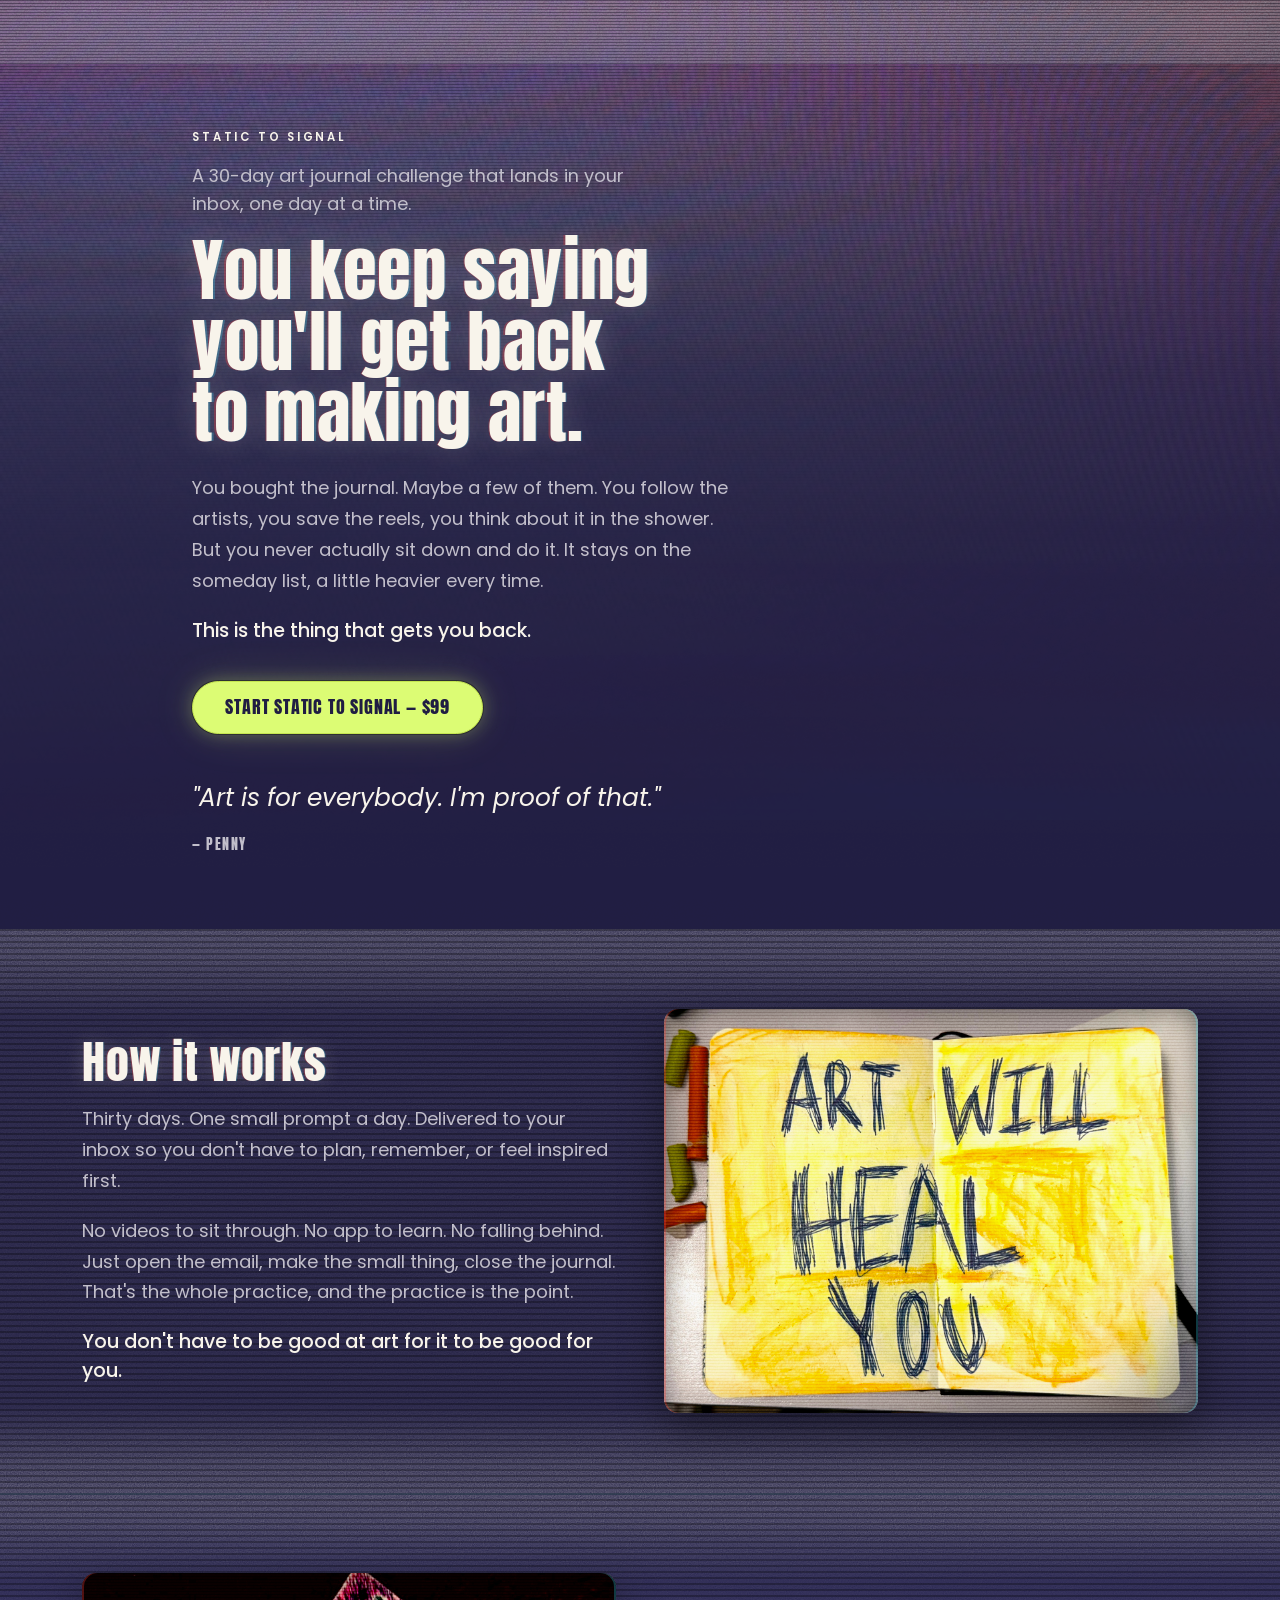
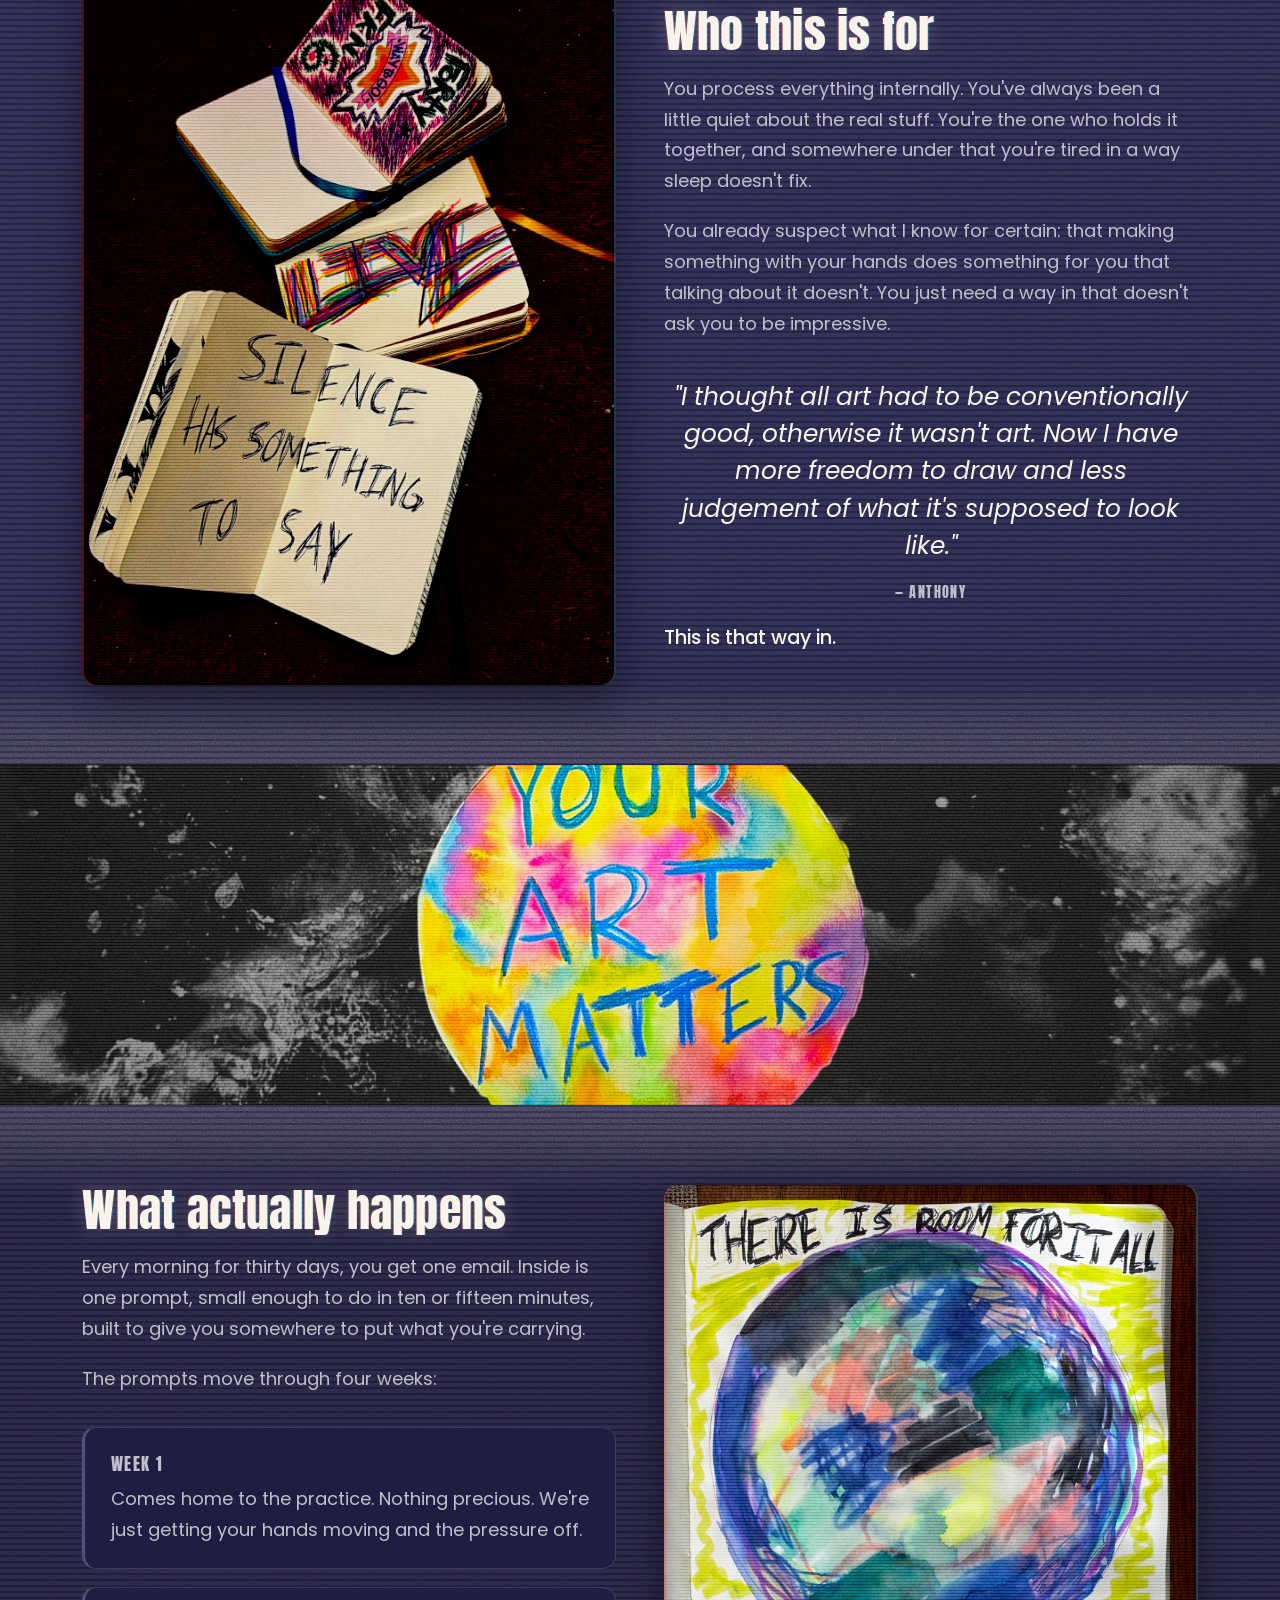
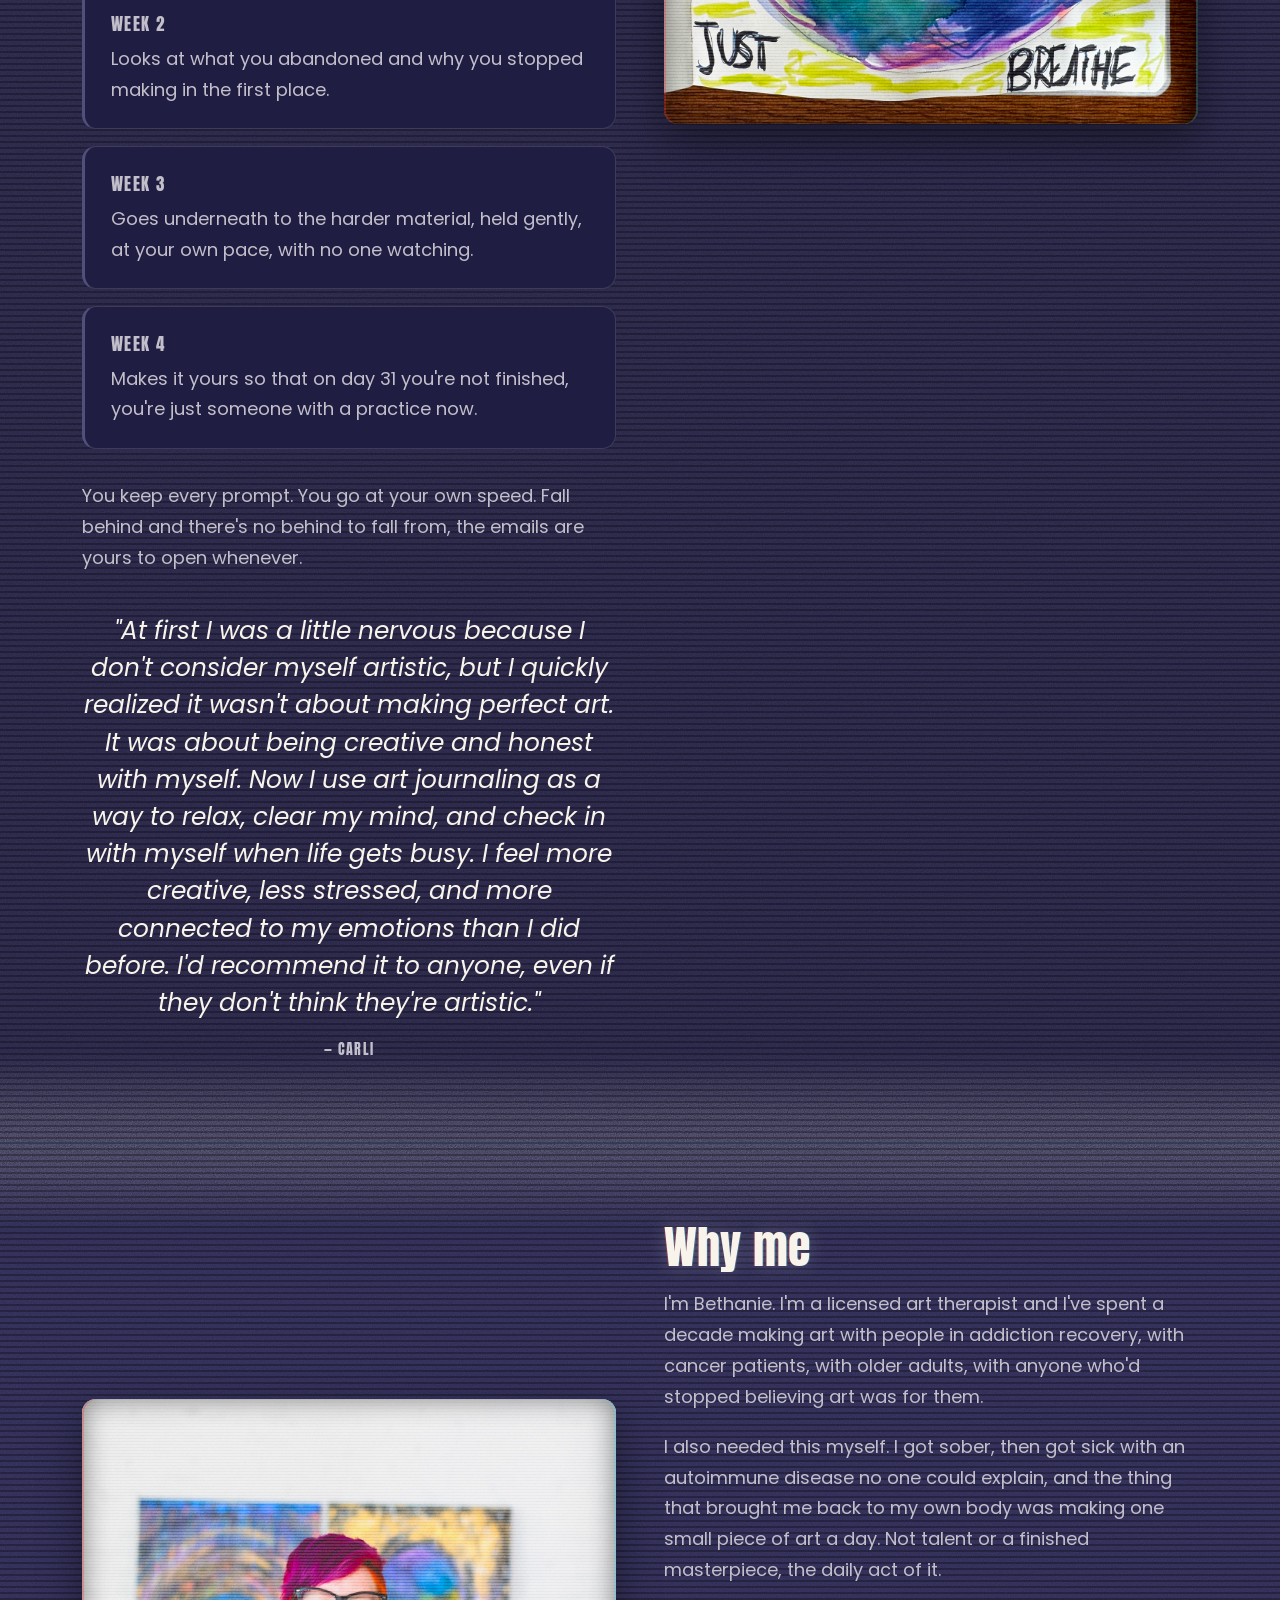
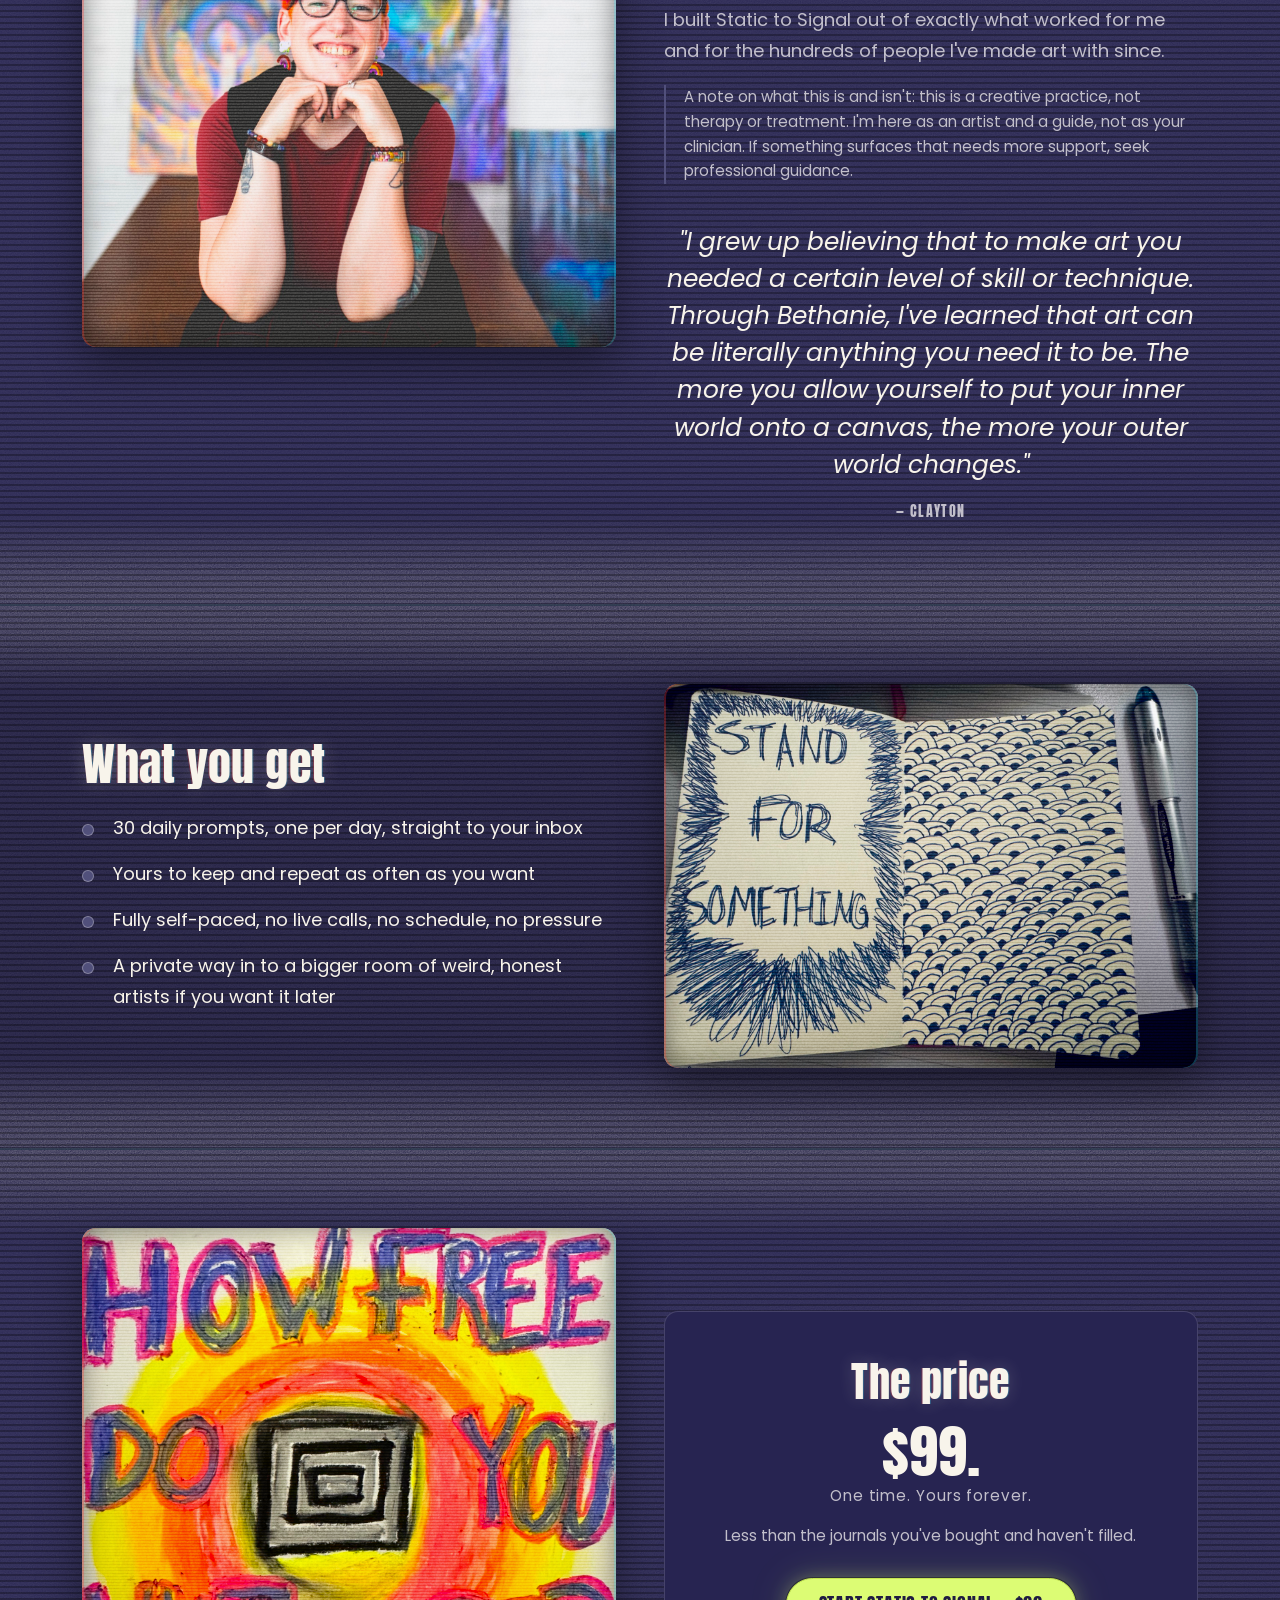
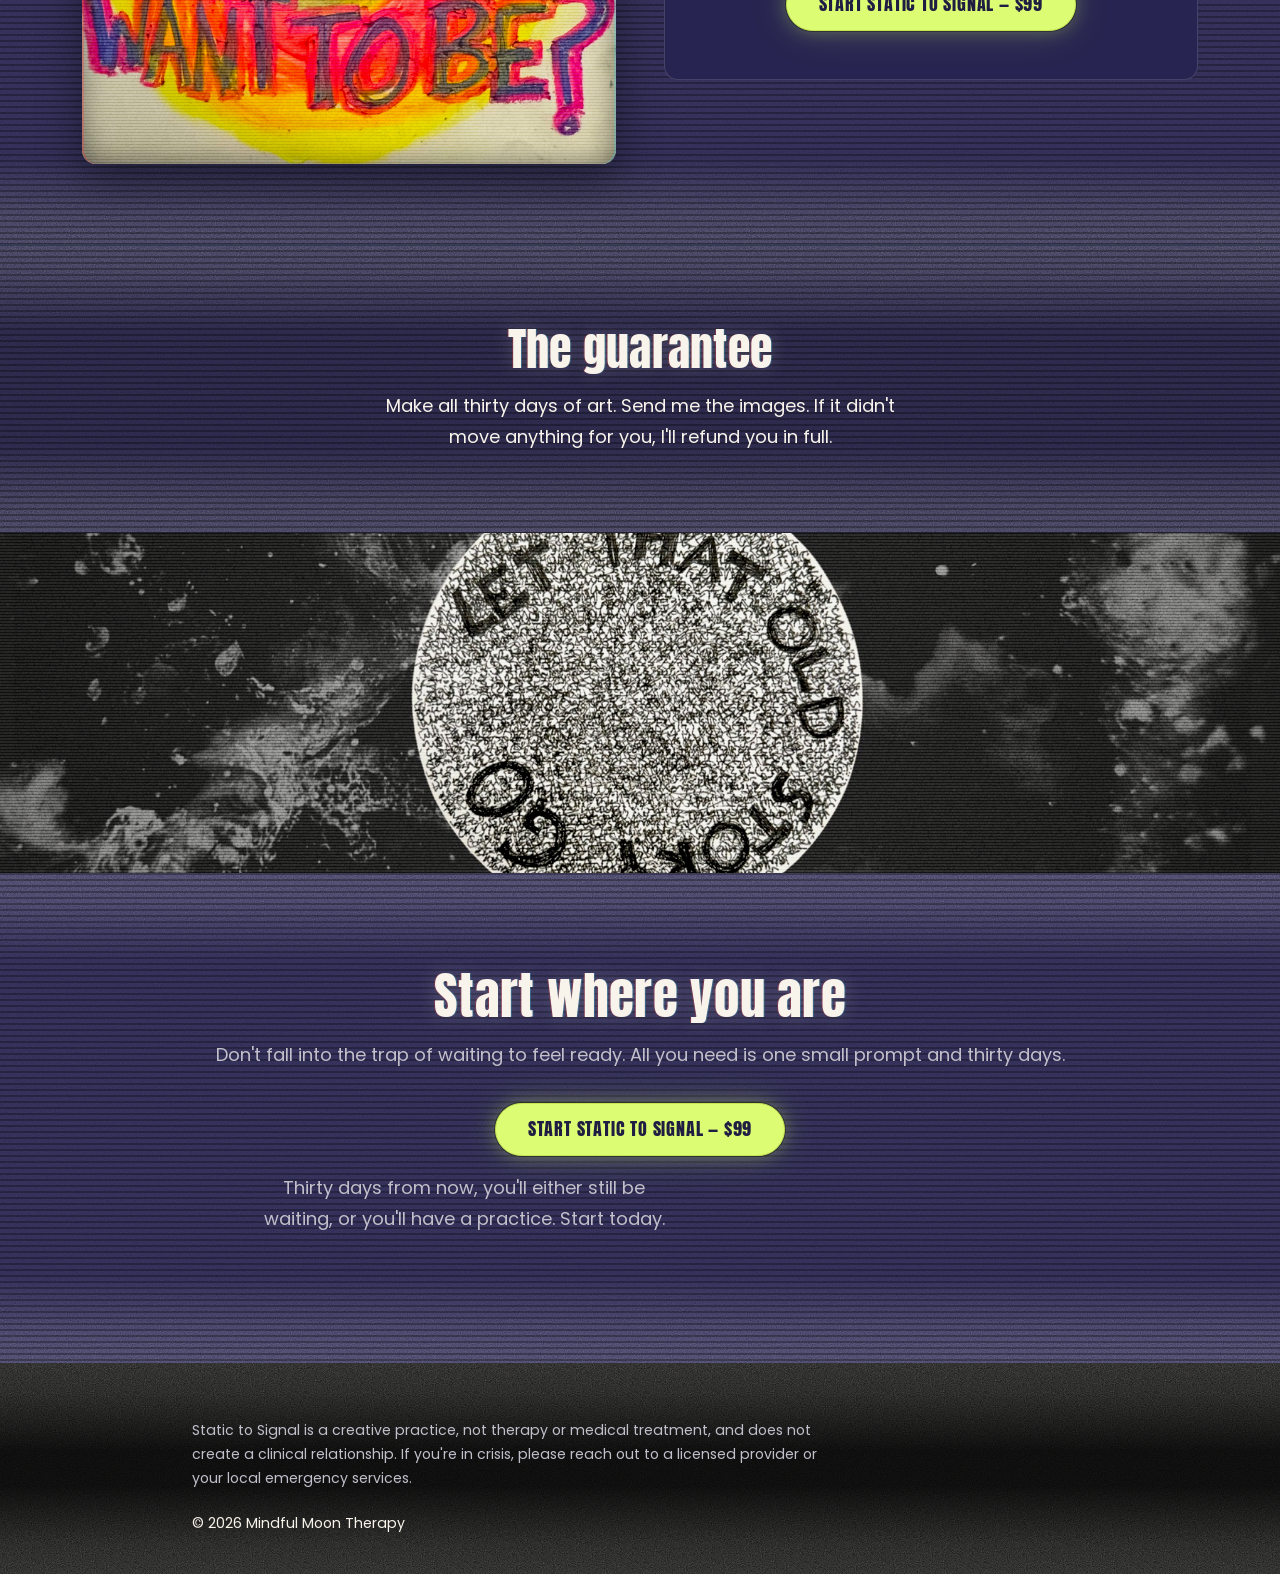
==== static-to-signal.html @ 84af8929 "Rework the closing section and fix the blend bug washing out artwork. Closing section now reads head" ====
<!DOCTYPE html>
<html lang="en">
<head>
  <meta charset="UTF-8" />
  <meta name="viewport" content="width=device-width, initial-scale=1.0" />
  <title>Static to Signal — A 30-day art journal challenge</title>
  <meta name="description" content="A 30-day art journal challenge that lands in your inbox, one day at a time. One small prompt a day, self-paced, from Bethanie Bright at Mindful Moon Therapy." />
  <link rel="icon" href="images/web/logo.png" />

  <meta property="og:title" content="Static to Signal — A 30-day art journal challenge" />
  <meta property="og:description" content="A 30-day art journal challenge that lands in your inbox, one day at a time. This is the thing that gets you back." />
  <meta property="og:image" content="images/static-to-signal/banner-your-art-matters.jpg" />
  <meta property="og:type" content="website" />

  <!-- Fonts: Anton (display headings + buttons) + Poppins (body) -->
  <link rel="preconnect" href="https://fonts.googleapis.com" />
  <link rel="preconnect" href="https://fonts.gstatic.com" crossorigin />
  <link href="https://fonts.googleapis.com/css2?family=Anton&family=Poppins:wght@400;500;600&display=swap" rel="stylesheet" />

  <link rel="stylesheet" href="static-to-signal.css" />
</head>
<body>

  <!-- The signature visual. Dense CRT static across the top of the page,
       dissolving into clear navy as you scroll down into the reading.
       Purely decorative, and it never sits behind body copy at a density
       that hurts it. Holds still under prefers-reduced-motion. -->
  <div class="static-field" aria-hidden="true">
    <span class="static-field__band"></span>
  </div>

  <main>

    <!-- ==================== HERO ==================== -->
    <section class="hero">
      <div class="wrap">
        <div class="hero__inner">
          <p class="eyebrow">Static to Signal</p>
          <p class="hero__sub">A 30-day art journal challenge that lands in your inbox, one day at a time.</p>
          <h1>You keep saying you'll get back to making art.</h1>
          <div class="hero__body">
            <p>You bought the journal. Maybe a few of them. You follow the artists, you save the reels, you think about it in the shower. But you never actually sit down and do it. It stays on the someday list, a little heavier every time.</p>
            <p class="emph">This is the thing that gets you back.</p>
          </div>
          <p class="hero__cta">
            <a class="btn" href="https://buy.stripe.com/bJebJ219R7H284H9UUgMw00">Start Static to Signal — $99</a>
          </p>
        </div>

        <blockquote class="pullquote">
          <p>"Art is for everybody. I'm proof of that."</p>
          <cite>— Penny</cite>
        </blockquote>
      </div>
    </section>

    <!-- ==================== How it works ==================== -->
    <section class="section">
      <div class="wrap wrap--wide">
        <div class="split">
          <div class="split__body prose">
            <h2>How it works</h2>
            <p class="lead">Thirty days. One small prompt a day. Delivered to your inbox so you don't have to plan, remember, or feel inspired first.</p>
            <p class="lead">No videos to sit through. No app to learn. No falling behind. Just open the email, make the small thing, close the journal. That's the whole practice, and the practice is the point.</p>
            <p class="emph">You don't have to be good at art for it to be good for you.</p>
          </div>
          <div class="split__media">
            <img src="images/static-to-signal/art-will-heal-you.jpg" width="1600" height="1214" loading="lazy" decoding="async"
                 alt="An open art journal washed in yellow oil pastel, with the words ART WILL HEAL YOU scrawled across both pages in heavy dark pen." />
          </div>
        </div>
      </div>
    </section>

    <!-- ==================== Who this is for ==================== -->
    <section class="section section--alt">
      <div class="wrap wrap--wide">
        <div class="split split--reverse">
          <div class="split__body prose">
            <h2>Who this is for</h2>
            <p class="lead">You process everything internally. You've always been a little quiet about the real stuff. You're the one who holds it together, and somewhere under that you're tired in a way sleep doesn't fix.</p>
            <p class="lead">You already suspect what I know for certain: that making something with your hands does something for you that talking about it doesn't. You just need a way in that doesn't ask you to be impressive.</p>

            <blockquote class="pullquote pullquote--inset">
              <p>"I thought all art had to be conventionally good, otherwise it wasn't art. Now I have more freedom to draw and less judgement of what it's supposed to look like."</p>
              <cite>— Anthony</cite>
            </blockquote>

            <p class="emph">This is that way in.</p>
          </div>
          <div class="split__media">
            <img src="images/static-to-signal/silence-has-something-to-say.jpg" width="1200" height="1600" loading="lazy" decoding="async"
                 alt="Three well-worn art journals on a dark surface. The open one is hand-lettered in thick black marker: Silence has something to say." />
          </div>
        </div>
      </div>
    </section>

    <!-- ================= Banner: Your Art Matters ================= -->
    <figure class="banner-band">
      <img src="images/static-to-signal/banner-your-art-matters.jpg" width="1800" height="666" loading="lazy" decoding="async"
           alt="A bright rainbow watercolour circle on a dark cosmic background, hand-lettered in blue with the words Your Art Matters." />
    </figure>

    <!-- ==================== What actually happens ==================== -->
    <section class="section">
      <div class="wrap wrap--wide">
        <div class="split">
          <div class="split__body prose">
            <h2>What actually happens</h2>
            <p class="lead">Every morning for thirty days, you get one email. Inside is one prompt, small enough to do in ten or fifteen minutes, built to give you somewhere to put what you're carrying.</p>
            <p class="lead">The prompts move through four weeks:</p>

            <ol class="weeks">
              <li class="week">
                <p class="week__label">Week 1</p>
                <p>Comes home to the practice. Nothing precious. We're just getting your hands moving and the pressure off.</p>
              </li>
              <li class="week">
                <p class="week__label">Week 2</p>
                <p>Looks at what you abandoned and why you stopped making in the first place.</p>
              </li>
              <li class="week">
                <p class="week__label">Week 3</p>
                <p>Goes underneath to the harder material, held gently, at your own pace, with no one watching.</p>
              </li>
              <li class="week">
                <p class="week__label">Week 4</p>
                <p>Makes it yours so that on day 31 you're not finished, you're just someone with a practice now.</p>
              </li>
            </ol>

            <div class="section-close">
              <p>You keep every prompt. You go at your own speed. Fall behind and there's no behind to fall from, the emails are yours to open whenever.</p>
            </div>

            <blockquote class="pullquote pullquote--inset">
              <p>"At first I was a little nervous because I don't consider myself artistic, but I quickly realized it wasn't about making perfect art. It was about being creative and honest with myself. Now I use art journaling as a way to relax, clear my mind, and check in with myself when life gets busy. I feel more creative, less stressed, and more connected to my emotions than I did before. I'd recommend it to anyone, even if they don't think they're artistic."</p>
              <cite>— Carli</cite>
            </blockquote>
          </div>
          <div class="split__media split__media--sticky">
            <img src="images/static-to-signal/there-is-room-for-it-all.jpg" width="1585" height="1600" loading="lazy" decoding="async"
                 alt="An art journal painting of a deep blue and green globe on a yellow scribbled background, lettered There is room for it all across the top, with Just breathe in the bottom corners." />
          </div>
        </div>
      </div>
    </section>

    <!-- ==================== Why me ==================== -->
    <section class="section section--alt">
      <div class="wrap wrap--wide">
        <div class="split split--reverse">
          <div class="split__body prose">
            <h2>Why me</h2>
            <p class="lead">I'm Bethanie. I'm a licensed art therapist and I've spent a decade making art with people in addiction recovery, with cancer patients, with older adults, with anyone who'd stopped believing art was for them.</p>
            <p class="lead">I also needed this myself. I got sober, then got sick with an autoimmune disease no one could explain, and the thing that brought me back to my own body was making one small piece of art a day. Not talent or a finished masterpiece, the daily act of it.</p>
            <p class="lead">I built Static to Signal out of exactly what worked for me and for the hundreds of people I've made art with since.</p>

            <p class="disclaimer-note">A note on what this is and isn't: this is a creative practice, not therapy or treatment. I'm here as an artist and a guide, not as your clinician. If something surfaces that needs more support, seek professional guidance.</p>

            <blockquote class="pullquote pullquote--inset">
              <p>"I grew up believing that to make art you needed a certain level of skill or technique. Through Bethanie, I've learned that art can be literally anything you need it to be. The more you allow yourself to put your inner world onto a canvas, the more your outer world changes."</p>
              <cite>— Clayton</cite>
            </blockquote>
          </div>
          <div class="split__media">
            <img src="images/static-to-signal/bethanie-bright-portrait.jpg" width="1558" height="1600" loading="lazy" decoding="async"
                 alt="Bethanie Bright resting her chin on her hands and smiling, with large colourful paintings on the white brick wall behind her." />
          </div>
        </div>
      </div>
    </section>

    <!-- ==================== What you get ==================== -->
    <section class="section">
      <div class="wrap wrap--wide">
        <div class="split">
          <div class="split__body prose">
            <h2>What you get</h2>
            <ul class="getlist">
              <li>30 daily prompts, one per day, straight to your inbox</li>
              <li>Yours to keep and repeat as often as you want</li>
              <li>Fully self-paced, no live calls, no schedule, no pressure</li>
              <li>A private way in to a bigger room of weird, honest artists if you want it later</li>
            </ul>
          </div>
          <div class="split__media">
            <img src="images/static-to-signal/stand-for-something.jpg" width="1600" height="1152" loading="lazy" decoding="async"
                 alt="An open art journal. One page is densely scribbled in blue pen around the block-lettered words Stand for something. The facing page is filled edge to edge with a hand-drawn scallop pattern." />
          </div>
        </div>
      </div>
    </section>

    <!-- ==================== The price ==================== -->
    <section class="section section--alt">
      <div class="wrap wrap--wide">
        <div class="split split--reverse">
          <div class="split__body">
            <div class="offer">
              <h2>The price</h2>
              <p class="offer__price">$99. <span>One time. Yours forever.</span></p>
              <p class="offer__note">Less than the journals you've bought and haven't filled.</p>

              <p class="offer__cta">
                <a class="btn" href="https://buy.stripe.com/bJebJ219R7H284H9UUgMw00">Start Static to Signal — $99</a>
              </p>
            </div>
          </div>
          <div class="split__media">
            <img src="images/static-to-signal/how-free-do-you-want-to-be.jpg" width="1594" height="1600" loading="lazy" decoding="async"
                 alt="A vivid oil pastel drawing of a glowing orange and yellow sun around a black concentric square, lettered How free do you want to be?" />
          </div>
        </div>
      </div>
    </section>

    <!-- ==================== The guarantee ==================== -->
    <section class="section">
      <div class="wrap">
        <div class="guarantee">
          <h2>The guarantee</h2>
          <p>Make all thirty days of art. Send me the images. If it didn't move anything for you, I'll refund you in full.</p>
        </div>
      </div>
    </section>

    <!-- ============= Banner: Let That Old Story Go ============= -->
    <figure class="banner-band">
      <img src="images/static-to-signal/banner-let-that-old-story-go.jpg" width="1800" height="666" loading="lazy" decoding="async"
           alt="A pale, grainy moon-like circle on a dark cosmic background, hand-lettered around its edge with the words Let that old story go." />
    </figure>

    <!-- ==================== Start where you are ==================== -->
    <section class="final">
      <div class="wrap">
        <h2>Start where you are</h2>
        <p>Don't fall into the trap of waiting to feel ready. All you need is one small prompt and thirty days.</p>
        <a class="btn" href="https://buy.stripe.com/bJebJ219R7H284H9UUgMw00">Start Static to Signal — $99</a>
        <p class="final__closing">Thirty days from now, you'll either still be waiting, or you'll have a practice. Start today.</p>
      </div>
    </section>

  </main>

  <!-- ==================== FOOTER ==================== -->
  <footer class="site-footer">
    <div class="wrap">
      <p class="disclaimer">Static to Signal is a creative practice, not therapy or medical treatment, and does not create a clinical relationship. If you're in crisis, please reach out to a licensed provider or your local emergency services.</p>
      <p class="copyright">&copy; <span id="year">2026</span> Mindful Moon Therapy</p>
    </div>
  </footer>

  <!-- Copyright year -->
  <script>document.getElementById("year").textContent = new Date().getFullYear();</script>

</body>
</html>
---- static-to-signal.css ----
/* =========================================================================
   Static to Signal — standalone landing page
   Part of Mindful Moon Therapy, but self-contained: not linked from the
   main site and NOT sharing styles.css. Palette re-declared below so this
   page stands on its own.

   Palette:
     #201d42  main background (deep navy)
     #51507b  muted violet — borders and structural accents
     #DCFC74  lime — reserved for buttons. Everything else that used to be
              lime has been pulled back to cream or violet so the lime
              reads as "this is the thing you click."
     #c2bfcb  soft lavender-grey (secondary text on dark)
     #f8f4eb  off-white (body text / light — used instead of pure white)
     #000000  black

   Type: Anton for headings and buttons (the closest free stand-in for
   Gagalin — bold, condensed, poster-weight). Poppins for body copy.
   Anton ships a single weight, so hierarchy comes from size and spacing.
   ========================================================================= */

:root {
  --bg:        #201d42;
  --bg-alt:    #272451;   /* slightly lifted panel background */
  --accent:    #51507b;
  --lime:      #DCFC74;
  --lime-deep: #c5e650;   /* hover — darker lime, not a different colour */
  --muted:     #c2bfcb;
  --cream:     #f8f4eb;
  --black:     #000000;

  --maxw: 940px;   /* narrower measure — this is a long read, not a grid */
  --wide: 1160px;
  --radius: 14px;
  --shadow: 0 18px 44px rgba(0, 0, 0, 0.4);

  /* =======================================================================
     VHS TEXTURE TOKENS

     Grain is tinted to the off-white #f8f4eb inside the SVG filter rather
     than left as raw greyscale turbulence, which would have rendered as
     white. The feColorMatrix pins RGB to the cream and drives alpha from
     the noise luminance, so the grain is cream-on-transparent.

     Scanlines are always black at partial alpha — they only ever darken.
     A lightening scanline would wash the navy toward grey and cost
     contrast against the cream text.
     ======================================================================= */
  --grain: url("data:image/svg+xml,%3Csvg xmlns='http://www.w3.org/2000/svg' width='170' height='170'%3E%3Cfilter id='g'%3E%3CfeTurbulence type='fractalNoise' baseFrequency='0.92' numOctaves='3' stitchTiles='stitch'/%3E%3CfeColorMatrix type='matrix' values='0 0 0 0 0.973 0 0 0 0 0.957 0 0 0 0 0.922 0.42 0.42 0.16 0 0'/%3E%3C/filter%3E%3Crect width='100%25' height='100%25' filter='url(%23g)'/%3E%3C/svg%3E");

  /* Coarse grain for image surfaces, where texture can be much heavier. */
  --grain-coarse: url("data:image/svg+xml,%3Csvg xmlns='http://www.w3.org/2000/svg' width='220' height='220'%3E%3Cfilter id='c'%3E%3CfeTurbulence type='fractalNoise' baseFrequency='0.55' numOctaves='4' stitchTiles='stitch'/%3E%3CfeColorMatrix type='matrix' values='0 0 0 0 0.973 0 0 0 0 0.957 0 0 0 0 0.922 0.5 0.4 0.1 0 0'/%3E%3C/filter%3E%3Crect width='100%25' height='100%25' filter='url(%23c)'/%3E%3C/svg%3E");

  /* Tight scanlines — CRT line structure, used on image surfaces. */
  --scan: repeating-linear-gradient(to bottom,
            rgba(0,0,0,0.40) 0px, rgba(0,0,0,0.40) 1px,
            transparent 1px, transparent 3px);
  /* Wider, softer tape-head banding — used behind body copy. Darkening
     only, so it can run at full strength everywhere without costing
     legibility. */
  --scan-soft: repeating-linear-gradient(to bottom,
            rgba(0,0,0,0.30) 0px, rgba(0,0,0,0.30) 2px,
            transparent 2px, transparent 6px);

  /* Chroma misregistration. Analog colour-under bleed is red/cyan by
     nature, so these two sit outside the palette on purpose. They appear
     only as sub-pixel fringing at low alpha, never as fills. */
  --chroma-warm: rgba(255, 58, 58, 0.30);
  --chroma-cool: rgba(58, 224, 255, 0.26);

  /* Condensed grotesques as fallbacks so the poster proportions survive
     if Anton hasn't loaded yet. */
  --display: "Anton", "Haettenschweiler", "Arial Narrow Bold",
             "Helvetica Neue Condensed", Impact, sans-serif;
  --sans: "Poppins", -apple-system, BlinkMacSystemFont, "Segoe UI", Roboto,
          Helvetica, Arial, sans-serif;
}

* { margin: 0; padding: 0; box-sizing: border-box; }

html { scroll-behavior: smooth; }

body {
  position: relative;   /* containing block for the static field */
  background: var(--bg);
  color: var(--cream);
  font-family: var(--sans);
  font-size: 17px;
  font-weight: 400;
  line-height: 1.72;
  -webkit-font-smoothing: antialiased;
  text-rendering: optimizeLegibility;
  overflow-x: hidden;
}

/* height:auto is load-bearing — the images carry width/height attributes so
   the browser can reserve space before they load, and without it they render
   at their literal pixel height. */
img { max-width: 100%; height: auto; display: block; }

a { color: var(--lime); text-decoration: none; }

/* Anton is a single-weight display face. Its default tracking is tight for
   a condensed poster face, so a touch of positive letter-spacing keeps long
   headings from packing together. Sentence case, not caps — Anton is heavy
   enough that a full-caps sentence turns into a wall. */
h1, h2, h3 {
  font-family: var(--display);
  font-weight: 400;
  line-height: 1.04;
  letter-spacing: 0.005em;
  /* Chroma misregistration plus tube bloom. This is a colour effect on the
     glyphs themselves, not a texture laid over them — the letterforms stay
     solid cream, so contrast is untouched. Offsets are sub-pixel at these
     display sizes; anything larger starts to smear. */
  text-shadow:
    -0.018em 0 0 var(--chroma-warm),
     0.018em 0 0 var(--chroma-cool),
     0 0 0.42em rgba(248, 244, 235, 0.20);
}

.wrap { width: 100%; max-width: var(--maxw); margin: 0 auto; padding: 0 1.4rem; }
.wrap--wide { max-width: var(--wide); }

/* ---------- Eyebrow / small label ----------
   Was lime; pulled back to cream so the buttons own the lime. */
.eyebrow {
  font-family: var(--sans);
  text-transform: uppercase;
  letter-spacing: 0.24em;
  font-size: 0.72rem;
  font-weight: 600;
  color: var(--cream);
}

/* ---------- Buttons (Start Static to Signal — $99) ----------
   Lime fill with navy text: 13.85:1, well clear of AA. Light text on this
   lime would fail badly, so the dark text is not optional. */
.btn {
  display: inline-block;
  font-family: var(--display);
  font-weight: 400;
  font-size: clamp(0.95rem, 2.2vw, 1.12rem);
  text-transform: uppercase;
  letter-spacing: 0.045em;
  line-height: 1.15;
  color: var(--bg);
  background: var(--lime);
  /* Slightly deeper lime edge so the button still has a defined shape
     against the pale fill rather than floating. */
  border: 1px solid var(--lime-deep);
  padding: 0.95rem 2rem;
  border-radius: 999px;
  cursor: pointer;
  text-align: center;
  transition: transform 0.15s ease, background 0.2s ease,
              border-color 0.2s ease, box-shadow 0.2s ease;
}
/* Tube bloom: a bright element on a CRT halates into the surrounding
   phosphor. The button text stays flat navy on flat lime — the glow is
   thrown outward, never across the label. */
.btn {
  box-shadow:
    0 0 0 1px rgba(0, 0, 0, 0.35),
    0 0 18px rgba(220, 252, 116, 0.30),
    0 0 44px rgba(220, 252, 116, 0.14);
}
/* Hover darkens the lime rather than changing colour. Text stays navy. */
.btn:hover {
  background: var(--lime-deep);
  border-color: var(--lime-deep);
  transform: translateY(-2px);
  box-shadow:
    0 0 0 1px rgba(0, 0, 0, 0.35),
    0 10px 26px rgba(197, 230, 80, 0.30),
    0 0 26px rgba(197, 230, 80, 0.34),
    0 0 56px rgba(197, 230, 80, 0.16);
}
.btn:active { transform: translateY(0); }

/* Visible keyboard focus. Buttons need a cream ring — a lime ring on a lime
   button is invisible. Other links keep the lime ring against the navy. */
a:focus-visible,
summary:focus-visible {
  outline: 3px solid var(--lime);
  outline-offset: 3px;
  border-radius: 4px;
}
.btn:focus-visible {
  outline: 3px solid var(--cream);
  outline-offset: 3px;
  border-radius: 999px;
}

/* =========================================================================
   THE STATIC FIELD — the signature "static to signal" moment

   One page-level field rather than a box inside the hero: the noise is
   dense at the very top of the page and dissolves as you scroll down into
   the reading, so the concept is the layout logic, not just a hero effect.

   Three stacked layers:
     base      — the CRT photograph, colour bleed and all
     ::after   — fine SVG grain, the part that shimmers
     ::before  — scanlines, clearing fastest of the three

   All of it is decorative and aria-hidden in the markup. The mask takes it
   to zero well before the body copy starts, so text never competes with it.
   ========================================================================= */
.static-field {
  position: absolute;
  top: 0;
  left: 0;
  right: 0;
  height: 900px;          /* fixed, not vh — the falloff has to line up with
                             where the copy starts, not with the window */
  z-index: 0;
  pointer-events: none;
  overflow: hidden;
  /* One pass of the CRT photograph across the top only — tiling it left a
     visible seam. Its bottom edge lands where the mask has already faded it
     out, and the grain layer carries the texture the rest of the way down. */
  background-image: url("images/static-to-signal/static.png");
  background-size: 100% 620px;
  background-repeat: no-repeat;
  background-position: center top;
  opacity: 0.58;
  /* Dense at the very top, effectively gone by the time the body copy
     starts (~390px in), fully clear well before the first section. */
  -webkit-mask-image: linear-gradient(to bottom,
              rgba(0,0,0,1) 0%, rgba(0,0,0,0.70) 13%, rgba(0,0,0,0.26) 33%,
              rgba(0,0,0,0.11) 47%, rgba(0,0,0,0.04) 71%, transparent 100%);
          mask-image: linear-gradient(to bottom,
              rgba(0,0,0,1) 0%, rgba(0,0,0,0.70) 13%, rgba(0,0,0,0.26) 33%,
              rgba(0,0,0,0.11) 47%, rgba(0,0,0,0.04) 71%, transparent 100%);
  /* The head drifting off the tape track — the whole field shears sideways
     every few seconds, then re-locks. */
  animation: vhs-tracking 9s steps(1, end) infinite;
}
/* Dense grain, flickering. Sits above the colour static but still behind
   all copy, and the mask keeps it off the reading area entirely. */
.static-field::after {
  content: "";
  position: absolute;
  inset: -40%;
  background-image: var(--grain-coarse), var(--grain);
  background-size: 260px 260px, 170px 170px;
  opacity: 0.5;
  animation: static-shimmer 0.55s steps(5) infinite,
             vhs-flicker 3.4s steps(1, end) infinite;
}
/* Scanlines plus the tape-head band. These clear first — by the time you
   are a screen down, the picture has stopped being a broken signal. */
.static-field::before {
  content: "";
  position: absolute;
  inset: 0;
  z-index: 1;
  background: var(--scan);
  -webkit-mask-image: linear-gradient(to bottom, #000 0%, rgba(0,0,0,0.5) 28%, transparent 52%);
          mask-image: linear-gradient(to bottom, #000 0%, rgba(0,0,0,0.5) 28%, transparent 52%);
}

/* -------------------------------------------------------------------------
   The tape-head band: a bright, torn strip of mistracked signal that crawls
   down through the hero. This is the single most VHS thing on the page, and
   it lives entirely above the copy, in the empty upper band.
   ------------------------------------------------------------------------- */
.static-field__band {
  position: absolute;
  left: -6%;
  right: -6%;
  height: 46px;
  top: 0;
  pointer-events: none;
  background:
    linear-gradient(to bottom,
      transparent 0%,
      rgba(248,244,235,0.05) 18%,
      rgba(248,244,235,0.13) 42%,
      rgba(248,244,235,0.05) 70%,
      transparent 100%),
    var(--grain-coarse);
  background-size: auto, 200px 200px;
  mix-blend-mode: screen;
  opacity: 0.85;
  animation: vhs-band 7.5s linear infinite;
}

/* Tube curvature: the glass edge of the picture tube, on the hero backdrop
   only. It darkens the extreme corners of the *background*, well outside
   the text column, and never crosses the reading area. */
.hero::after {
  content: "";
  position: absolute;
  inset: 0;
  z-index: 0;
  pointer-events: none;
  background:
    radial-gradient(120% 100% at 50% 46%,
      transparent 58%, rgba(0,0,0,0.30) 88%, rgba(0,0,0,0.55) 100%);
  -webkit-mask-image: linear-gradient(to bottom, #000 0%, #000 55%, transparent 92%);
          mask-image: linear-gradient(to bottom, #000 0%, #000 55%, transparent 92%);
}

/* The hero runs taller on wide screens, so the signal takes longer to clear. */
@media (min-width: 720px) {
  .static-field {
    height: 1150px;
    background-size: 100% 820px;
  }
  .static-field__band { height: 64px; }
}

@keyframes static-shimmer {
  0%   { transform: translate(0, 0); }
  100% { transform: translate(-9px, 7px); }
}

/* Tracking loss. Holds locked most of the cycle, then shears and re-locks —
   irregular on purpose, since a tape that glitched on a metronome would
   read as digital rather than analog. */
@keyframes vhs-tracking {
  0%, 74%   { transform: translate3d(0, 0, 0) skewX(0deg); }
  75%       { transform: translate3d(-1.1%, 0, 0) skewX(0.5deg); }
  76%       { transform: translate3d(0.8%, 0, 0) skewX(-0.35deg); }
  77%       { transform: translate3d(-0.35%, 0, 0) skewX(0.15deg); }
  78%, 95%  { transform: translate3d(0, 0, 0) skewX(0deg); }
  96%       { transform: translate3d(0.55%, 0, 0) skewX(-0.2deg); }
  97%, 100% { transform: translate3d(0, 0, 0) skewX(0deg); }
}

/* Luminance instability — the picture breathing as the AGC hunts. */
@keyframes vhs-flicker {
  0%, 100% { opacity: 0.50; }
  22%      { opacity: 0.41; }
  46%      { opacity: 0.55; }
  61%      { opacity: 0.44; }
  79%      { opacity: 0.52; }
}

/* The mistracked band crawling down the picture. */
@keyframes vhs-band {
  0%   { top: -8%;  opacity: 0; }
  6%   { opacity: 0.85; }
  84%  { opacity: 0.7; }
  92%  { opacity: 0; }
  100% { top: 78%;  opacity: 0; }
}

/* Everything real sits above the field. */
main,
.site-footer { position: relative; z-index: 1; }

/* =========================================================================
   SECTION TEXTURE

   Every section carries grain and tape banding, so the analog surface runs
   the whole length of the page rather than being a hero-only trick.

   The ordering rule that makes this safe: texture is painted by the
   section's own pseudo-elements at z-index 0 and 1, and the content
   wrapper is lifted to z-index 2. Texture is therefore always *behind*
   the copy and never laid over a glyph. Nothing textural is ever stacked
   above the reading layer anywhere on this page.
   ========================================================================= */
.hero,
.section,
.final,
.site-footer {
  position: relative;
  isolation: isolate;
}

/* The reading layer. */
.hero > .wrap,
.section > .wrap,
.final > .wrap,
.site-footer > .wrap {
  position: relative;
  z-index: 2;
}

/* Grain across the whole section.

   The grain is the one component that *lightens*, so it is the only one
   that can cost contrast. It is therefore driven much harder than before
   but masked along the vertical axis: full strength through the section's
   top and bottom padding — which is empty by construction, and is exactly
   where one background colour meets the next — and pulled back to roughly
   a third of that through the middle band where the copy actually sits.

   The effect is that the texture intensifies at every colour transition on
   the page and steps out of the way of the reading, automatically, without
   anything being positioned by hand. */
.section::before,
.final::before,
.site-footer::before {
  content: "";
  position: absolute;
  inset: 0;
  z-index: 0;
  pointer-events: none;
  background-image: var(--grain);
  background-size: 170px 170px;
  opacity: 0.42;
  -webkit-mask-image: linear-gradient(to bottom,
      rgba(0,0,0,1) 0px, rgba(0,0,0,0.88) 30px, rgba(0,0,0,0.30) 88px,
      rgba(0,0,0,0.30) calc(100% - 88px), rgba(0,0,0,0.88) calc(100% - 30px),
      rgba(0,0,0,1) 100%);
          mask-image: linear-gradient(to bottom,
      rgba(0,0,0,1) 0px, rgba(0,0,0,0.88) 30px, rgba(0,0,0,0.30) 88px,
      rgba(0,0,0,0.30) calc(100% - 88px), rgba(0,0,0,0.88) calc(100% - 30px),
      rgba(0,0,0,1) 100%);
}

/* Tape-head banding. Wide and soft rather than tight scanlines: behind body
   copy the tight line structure fights the text, this doesn't.

   This layer only ever darkens, so unlike the grain it costs no contrast
   against cream text — it actually adds a little. That is why the banding
   carries most of the page-wide analog presence and runs unmasked at full
   strength everywhere, including directly behind copy. */
.section::after,
.final::after {
  content: "";
  position: absolute;
  inset: 0;
  z-index: 1;
  pointer-events: none;
  background: var(--scan-soft);
  opacity: 0.95;
}

/* Section seams. The join between two sections reads as a tape splice —
   chroma pulling apart either side of the join. Sits in the gap between
   sections, nowhere near text. */
.section + .section::before,
.section--alt::before {
  box-shadow:
    inset 0  1px 0 rgba(248, 244, 235, 0.08),
    inset 0  2px 0 var(--chroma-cool),
    inset 0 -1px 0 rgba(0, 0, 0, 0.5);
}

/* =========================================================================
   HERO
   ========================================================================= */
.hero {
  position: relative;
  padding: clamp(4.5rem, 12vw, 8rem) 0 clamp(2.8rem, 7vw, 4.5rem);
}

.hero__inner { max-width: 34rem; }
/* Subheadline sits between the brand label and the headline, quieter
   than both. */
.hero__sub {
  font-family: var(--sans);
  font-size: clamp(1rem, 2.4vw, 1.12rem);
  line-height: 1.55;
  color: var(--muted);
  max-width: 30rem;
  margin-top: 0.9rem;
}
.hero h1 {
  font-size: clamp(2.5rem, 7vw, 4.3rem);
  line-height: 1.03;
  margin-top: 1.1rem;
  text-wrap: balance;
}
.hero__body { color: var(--muted); }
.hero__body p { margin-top: 1.2rem; }
.hero__body p:first-child { margin-top: 1.6rem; }
.hero__cta { margin-top: 2.2rem; }

/* =========================================================================
   PULL QUOTES
   ========================================================================= */
.pullquote {
  max-width: 40rem;
  margin: 2.6rem auto 0;
  text-align: center;
  border: 0;
}
/* Poppins italic, not Anton: Anton has no true italic, so the browser would
   synthesise a slanted version of a heavy condensed face — and at quote size
   a wall of Anton competes with the headings. */
.pullquote p {
  font-family: var(--sans);
  font-style: italic;
  font-weight: 400;
  font-size: clamp(1.15rem, 2.9vw, 1.55rem);
  line-height: 1.5;
  color: var(--cream);
}
.pullquote cite {
  display: block;
  margin-top: 1rem;
  font-family: var(--display);
  font-style: normal;
  font-size: 0.9rem;
  letter-spacing: 0.1em;
  text-transform: uppercase;
  color: var(--muted);
}
/* Inline pull quote within a section flow */
.pullquote--inset { margin-top: 2.4rem; }

/* The hero quote belongs to the hero's left-hand column. Centred across the
   full wrap it drifted off on its own, disconnected from the copy above it. */
.hero .pullquote {
  max-width: 34rem;
  margin: 2.8rem 0 0;
  text-align: left;
}

/* =========================================================================
   SECTIONS
   ========================================================================= */
.section { padding: clamp(2.8rem, 7vw, 5rem) 0; }
/* The lifted panel colour is eased into the base navy at the top and bottom
   edges rather than butting against it. A hard seam between two colours
   this close together reads as a rendering fault mid-scroll; a ~110px ramp
   reads as the picture drifting, which is the effect we want anyway. */
.section--alt {
  position: relative;
  background:
    linear-gradient(to bottom, var(--bg) 0, rgba(32, 29, 66, 0) 110px),
    linear-gradient(to top,    var(--bg) 0, rgba(32, 29, 66, 0) 110px),
    var(--bg-alt);
}
.section h2 {
  font-size: clamp(1.9rem, 4.6vw, 2.9rem);
  text-wrap: balance;
}
.section h2 + p { margin-top: 1.2rem; }
.prose > p { margin-top: 1.15rem; }
.prose > p:first-child { margin-top: 0; }
.prose .lead { color: var(--muted); }
/* The punch line at the end of a section. Was lime; now cream at a slightly
   larger size, so it still lands without competing with the buttons.
   Standalone, not scoped to .prose — the hero body uses it too. */
.emph {
  color: var(--cream);
  font-weight: 500;
  font-size: 1.08em;
  line-height: 1.5;
}

/* The "what this is and isn't" note in the bio — deliberately quieter than
   the copy around it, but not hidden. */
.disclaimer-note {
  margin-top: 1.6rem;
  padding-left: 1.1rem;
  border-left: 2px solid var(--accent);
  color: var(--muted);
  font-size: 0.94rem;
  line-height: 1.65;
}

/* Two-column split (text + artwork) */
.split {
  display: grid;
  grid-template-columns: 1fr;
  gap: clamp(1.6rem, 5vw, 3rem);
  align-items: center;
}
/* -------------------------------------------------------------------------
   Artwork as a CRT screen.

   Images carry no text, so this is where the aesthetic is pushed hardest:
   tight scanlines, coarse grain, chroma misregistration on the left and
   right edges, tube curvature and an edge vignette. The vignette is scoped
   to the image surface only — it never runs across the page.
   ------------------------------------------------------------------------- */
.split__media {
  position: relative;
  isolation: isolate;
  border-radius: var(--radius);
  overflow: hidden;
  box-shadow: var(--shadow);
}
.split__media img {
  width: 100%;
  border-radius: 0;
  box-shadow: none;
  /* Analog colour-under: chroma resolution far below luma, so the picture
     is slightly soft and oversaturated compared to the source. */
  filter: saturate(1.16) contrast(1.05) brightness(0.97);
}
/* Scanlines and grain over the picture.

   soft-light, not overlay. Overlay's response depends on the luminance of
   what is underneath it: on the near-black banner photographs it behaved,
   but over bright artwork it drove everything to the top of the curve and
   flattened whole images into grey plates. soft-light is the gentler
   curve — it holds both ends, so dark banners keep their blacks and light
   artwork keeps its colour, and the texture reads either way. */
.split__media::before {
  content: "";
  position: absolute;
  inset: 0;
  z-index: 1;
  pointer-events: none;
  background-image: var(--scan), var(--grain-coarse);
  background-size: auto, 220px 220px;
  mix-blend-mode: soft-light;
  opacity: 0.92;
}
/* Tube curvature, edge chroma bleed and the glass vignette. */
.split__media::after {
  content: "";
  position: absolute;
  inset: 0;
  z-index: 2;
  pointer-events: none;
  border-radius: var(--radius);
  background:
    radial-gradient(120% 130% at 50% 44%,
      transparent 54%, rgba(0,0,0,0.34) 86%, rgba(0,0,0,0.62) 100%);
  box-shadow:
    inset  2px 0 0 var(--chroma-warm),
    inset -2px 0 0 var(--chroma-cool),
    inset  0 0 26px rgba(0, 0, 0, 0.45);
}

.split__body h2 { margin-bottom: 1.2rem; }

/* =========================================================================
   BANNER BANDS (the wide "cosmic circle" graphics)
   ========================================================================= */
/* Full-bleed, text-free, and therefore the heaviest surfaces on the page:
   dense scanlines, coarse grain, chroma split at both edges and a tear
   that rips across the picture on a long cycle. */
.banner-band {
  padding: 0;
  background: var(--black);
  position: relative;
  isolation: isolate;
  overflow: hidden;
}
.banner-band img {
  width: 100%;
  max-height: 340px;
  object-fit: cover;
  filter: saturate(1.2) contrast(1.08) brightness(0.95);
}
/* Scanlines + grain + the horizontal tear. The tear is a displaced slice
   of the picture edge, sweeping down and re-locking. */
.banner-band::before {
  content: "";
  position: absolute;
  inset: 0;
  z-index: 1;
  pointer-events: none;
  background-image: var(--scan), var(--grain-coarse);
  background-size: auto, 230px 230px;
  /* Same curve as the artwork frames — see .split__media::before. */
  mix-blend-mode: soft-light;
  opacity: 1;
}
/* The tear itself: a bright mistracked slice crawling down the band. */
.banner-band::after {
  content: "";
  position: absolute;
  left: -8%;
  right: -8%;
  height: 28px;
  z-index: 2;
  pointer-events: none;
  background:
    linear-gradient(to bottom,
      transparent 0%,
      rgba(248,244,235,0.10) 30%,
      rgba(248,244,235,0.22) 55%,
      transparent 100%),
    var(--grain-coarse);
  background-size: auto, 180px 180px;
  mix-blend-mode: screen;
  box-shadow:
    inset  3px 0 0 var(--chroma-warm),
    inset -3px 0 0 var(--chroma-cool);
  animation: vhs-tear 11s linear infinite;
}

/* A tear sweeping down and off the bottom of the picture. */
@keyframes vhs-tear {
  0%   { top: -12%; transform: translate3d(0,0,0);      opacity: 0; }
  4%   {            transform: translate3d(-2.5%,0,0);  opacity: 0.9; }
  9%   {            transform: translate3d(2%,0,0); }
  14%  {            transform: translate3d(-1%,0,0); }
  20%  {            transform: translate3d(0,0,0); }
  70%  { opacity: 0.75; }
  80%  { opacity: 0; }
  100% { top: 105%; transform: translate3d(0,0,0);      opacity: 0; }
}

/* =========================================================================
   WEEKS (Thirty prompts, in an order that matters)
   ========================================================================= */
/* An ordered list, because the order genuinely is the point — the numbering
   is carried by the "Week 1/2/3/4" labels, so the markers are hidden
   rather than duplicated. */
.weeks { list-style: none; display: grid; gap: 1.1rem; margin-top: 2rem; }
.week {
  background: var(--bg);
  border: 1px solid rgba(194, 191, 203, 0.18);
  border-left: 3px solid var(--accent);
  border-radius: var(--radius);
  padding: 1.4rem 1.6rem;
}
.section--alt .week { background: var(--bg-alt); }
/* Anton at small size, cream rather than lime. */
.week__label {
  font-family: var(--display);
  text-transform: uppercase;
  letter-spacing: 0.08em;
  font-size: 1.05rem;
  color: var(--cream);
  margin-bottom: 0.3rem;
}
.week p { color: var(--muted); }
.section-close { margin-top: 2rem; }
.section-close p { margin-top: 1.1rem; color: var(--muted); }

/* =========================================================================
   OFFER (The practice)
   ========================================================================= */
.offer {
  background: var(--bg-alt);
  border: 1px solid rgba(194, 191, 203, 0.2);
  border-radius: var(--radius);
  padding: clamp(1.8rem, 5vw, 3rem);
  max-width: 40rem;
  margin: 0 auto;
  text-align: center;
}
.offer h2 { font-size: clamp(1.8rem, 4.4vw, 2.6rem); }
/* Cream, not lime — the lime button sits directly beneath this, and two
   lime elements stacked cancel each other out. */
.offer__price {
  font-family: var(--display);
  font-size: clamp(2.6rem, 8vw, 3.6rem);
  color: var(--cream);
  line-height: 1;
  margin: 1.1rem 0 0.2rem;
}
.offer__price span {
  font-family: var(--sans);
  font-size: 0.95rem;
  letter-spacing: 0.06em;
  color: var(--muted);
  display: block;
  margin-top: 0.5rem;
}
.offer__note {
  margin-top: 1.2rem;
  color: var(--muted);
  font-size: 0.96rem;
}
.offer__cta { margin-top: 1.8rem; }

/* =========================================================================
   WHAT YOU GET (bulleted list)
   ========================================================================= */
.getlist {
  list-style: none;
  display: grid;
  gap: 0.95rem;
  margin-top: 1.6rem;
}
.getlist li {
  position: relative;
  padding-left: 1.9rem;
  color: var(--cream);
}
/* Violet dot rather than lime — small repeated marks in lime would dilute
   the buttons. */
.getlist li::before {
  content: "";
  position: absolute;
  left: 0;
  top: 0.62em;
  width: 0.62rem;
  height: 0.62rem;
  border-radius: 50%;
  background: var(--accent);
  border: 1px solid rgba(194, 191, 203, 0.45);
}

/* =========================================================================
   GUARANTEE
   ========================================================================= */
.guarantee {
  max-width: 34rem;
  margin: 0 auto;
  text-align: center;
}
.guarantee p { color: var(--muted); margin-top: 1.1rem; }
.guarantee p:first-of-type { color: var(--cream); }

/* =========================================================================
   FINAL CTA
   ========================================================================= */
.final {
  text-align: center;
  padding: clamp(3.5rem, 9vw, 6rem) 0;
  background: var(--bg-alt);
}
.final h2 { font-size: clamp(2rem, 5.2vw, 3.2rem); text-wrap: balance; }
.final p { color: var(--muted); margin: 1.1rem 0 2rem; }
/* The last line on the page, sitting below the button. Cream rather than
   muted — it is the closing statement, not supporting copy. */
.final__closing {
  margin: 2.4rem auto 0;
  max-width: 34rem;
  color: var(--cream);
  text-wrap: balance;
}

/* =========================================================================
   FOOTER
   ========================================================================= */
.site-footer {
  background: var(--black);
  color: var(--muted);
  padding: clamp(2.4rem, 6vw, 3.5rem) 0 2.4rem;
  font-family: var(--sans);
  font-size: 0.88rem;
  line-height: 1.7;
}
.site-footer .disclaimer { max-width: 70ch; color: var(--muted); }
.site-footer .copyright { margin-top: 1.3rem; color: var(--cream); }

/* =========================================================================
   RESPONSIVE — mobile-first base above; enhancements for wider screens
   ========================================================================= */
@media (min-width: 720px) {
  body { font-size: 18px; }

  .split { grid-template-columns: 1fr 1fr; }
  /* Source order is text-first in every split, so the reading order is right
     on mobile and for screen readers without any CSS. On wide screens the
     artwork is pulled to the left column on alternating sections, which is
     the only thing `order` is doing here. */
  .split--reverse .split__media { order: -1; }

  /* The weeks column is long; let its artwork ride alongside it. */
  .split__media--sticky {
    position: sticky;
    top: 2.5rem;
    align-self: start;
  }
}

/* =========================================================================
   REDUCED MOTION — the static holds completely still
   ========================================================================= */
@media (prefers-reduced-motion: reduce) {
  html { scroll-behavior: auto; }
  /* Every VHS animation stops dead: the tracking shear, the grain shimmer,
     the flicker, the crawling tape band and the tear. The texture itself
     stays — it is the design, and it is all static. Only the motion goes. */
  *,
  *::before,
  *::after { transition: none !important; animation: none !important; }

  /* The two crawling artifacts are mid-sweep when frozen, which would park
     a bright band across the picture. Park them off-screen instead. */
  .static-field__band,
  .banner-band::after { opacity: 0 !important; }

  .split__media--sticky { position: static; }
}
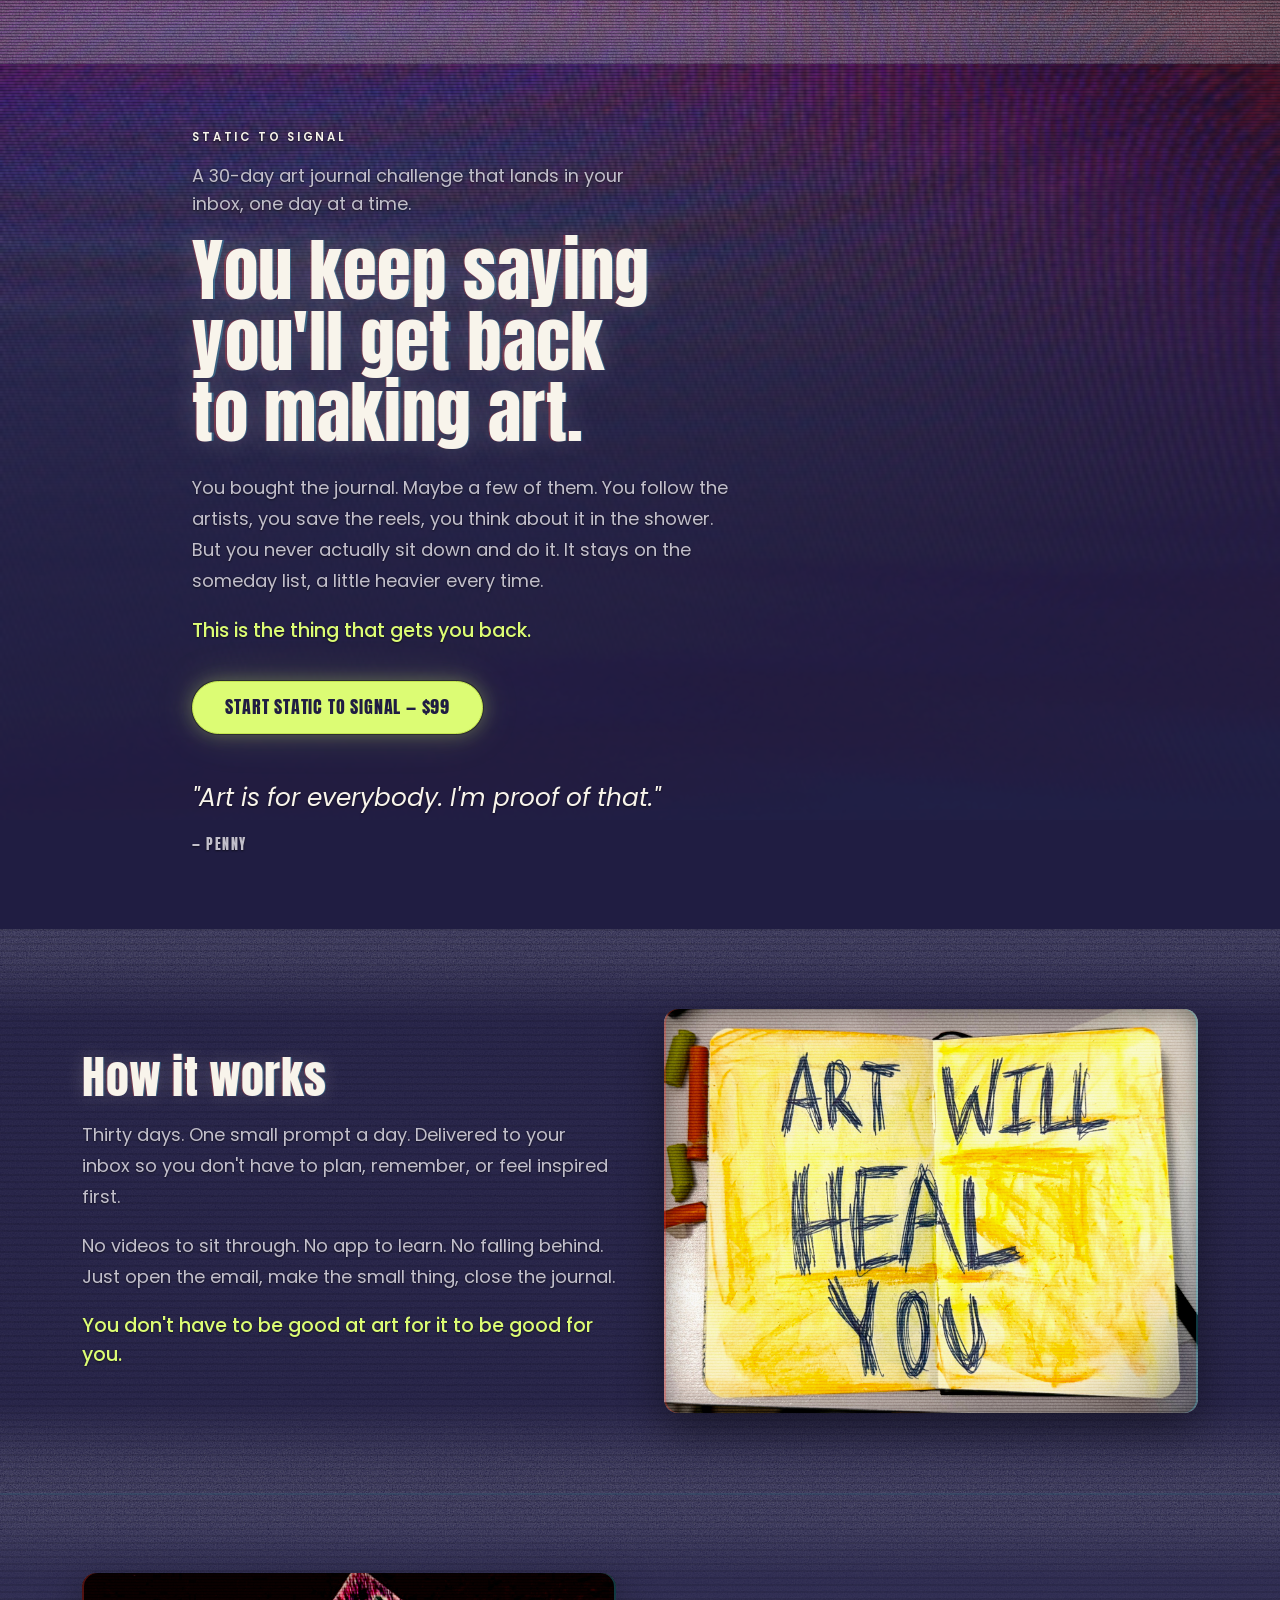
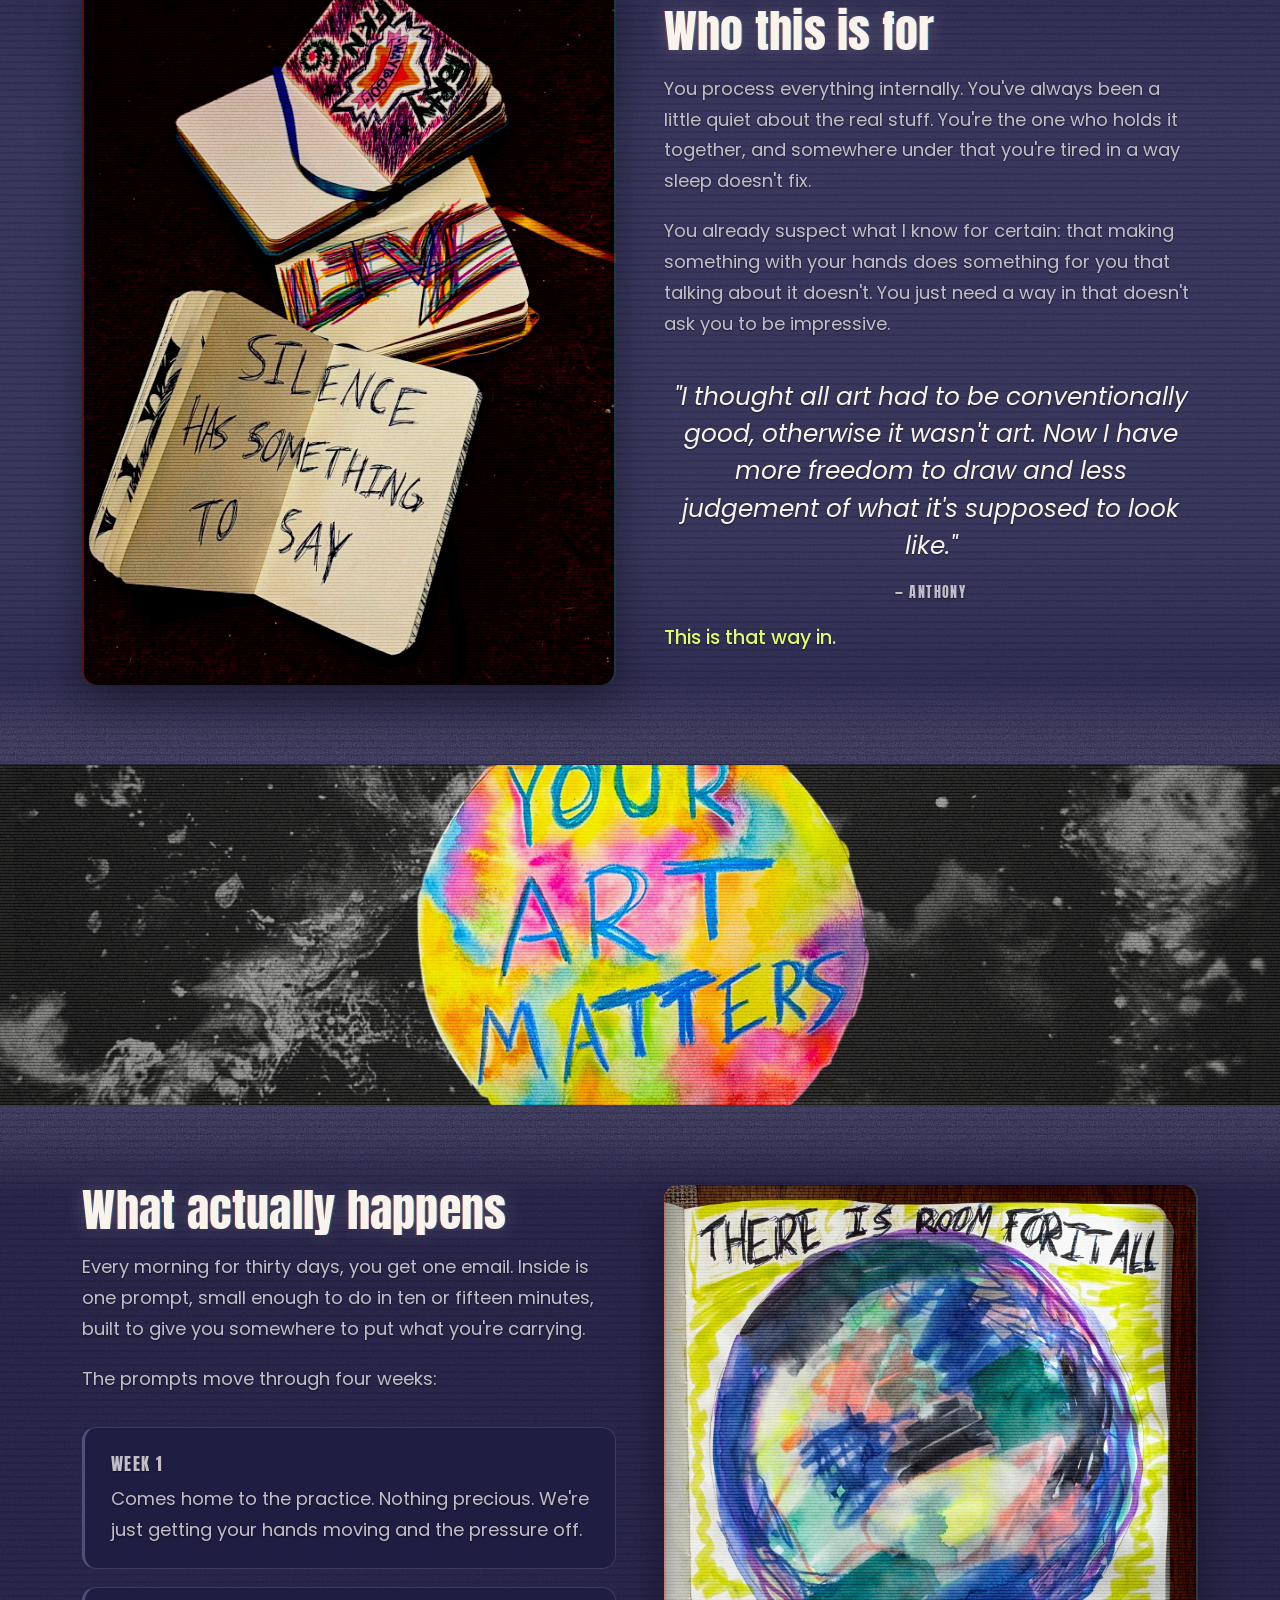
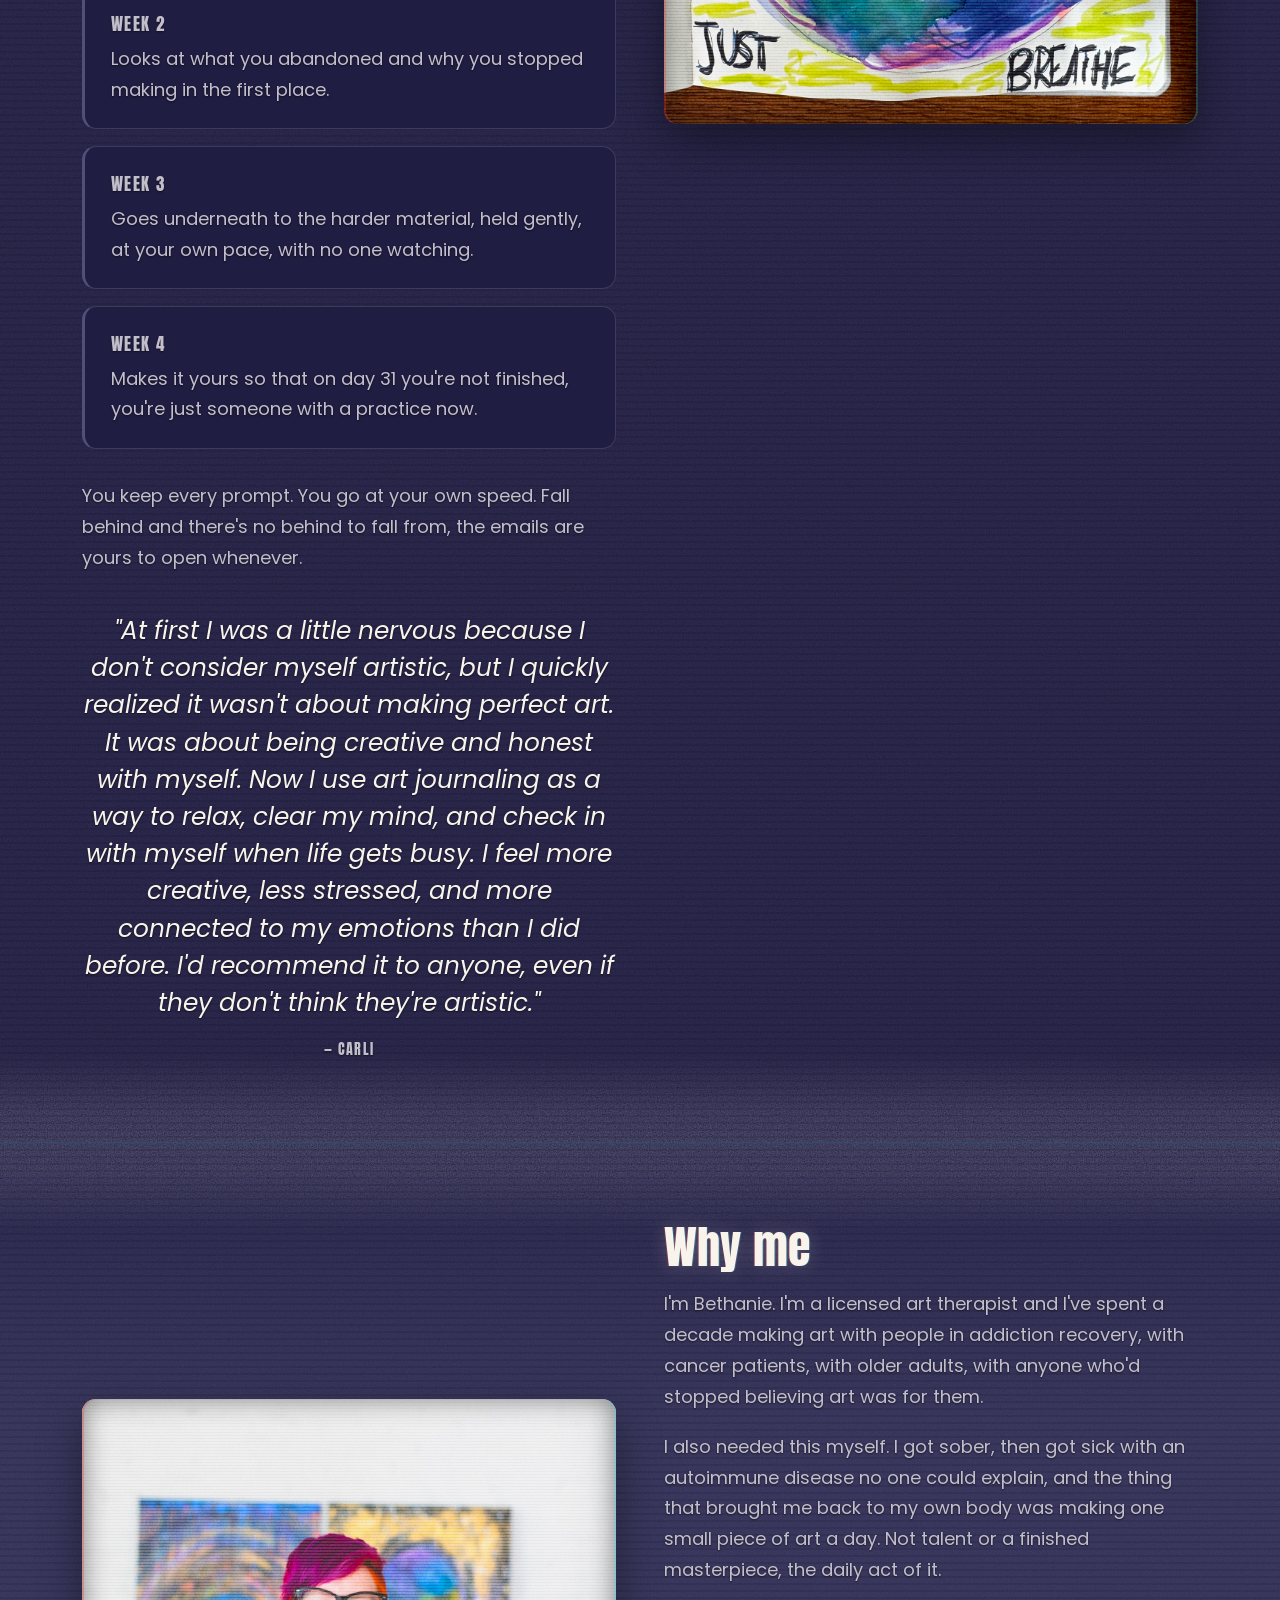
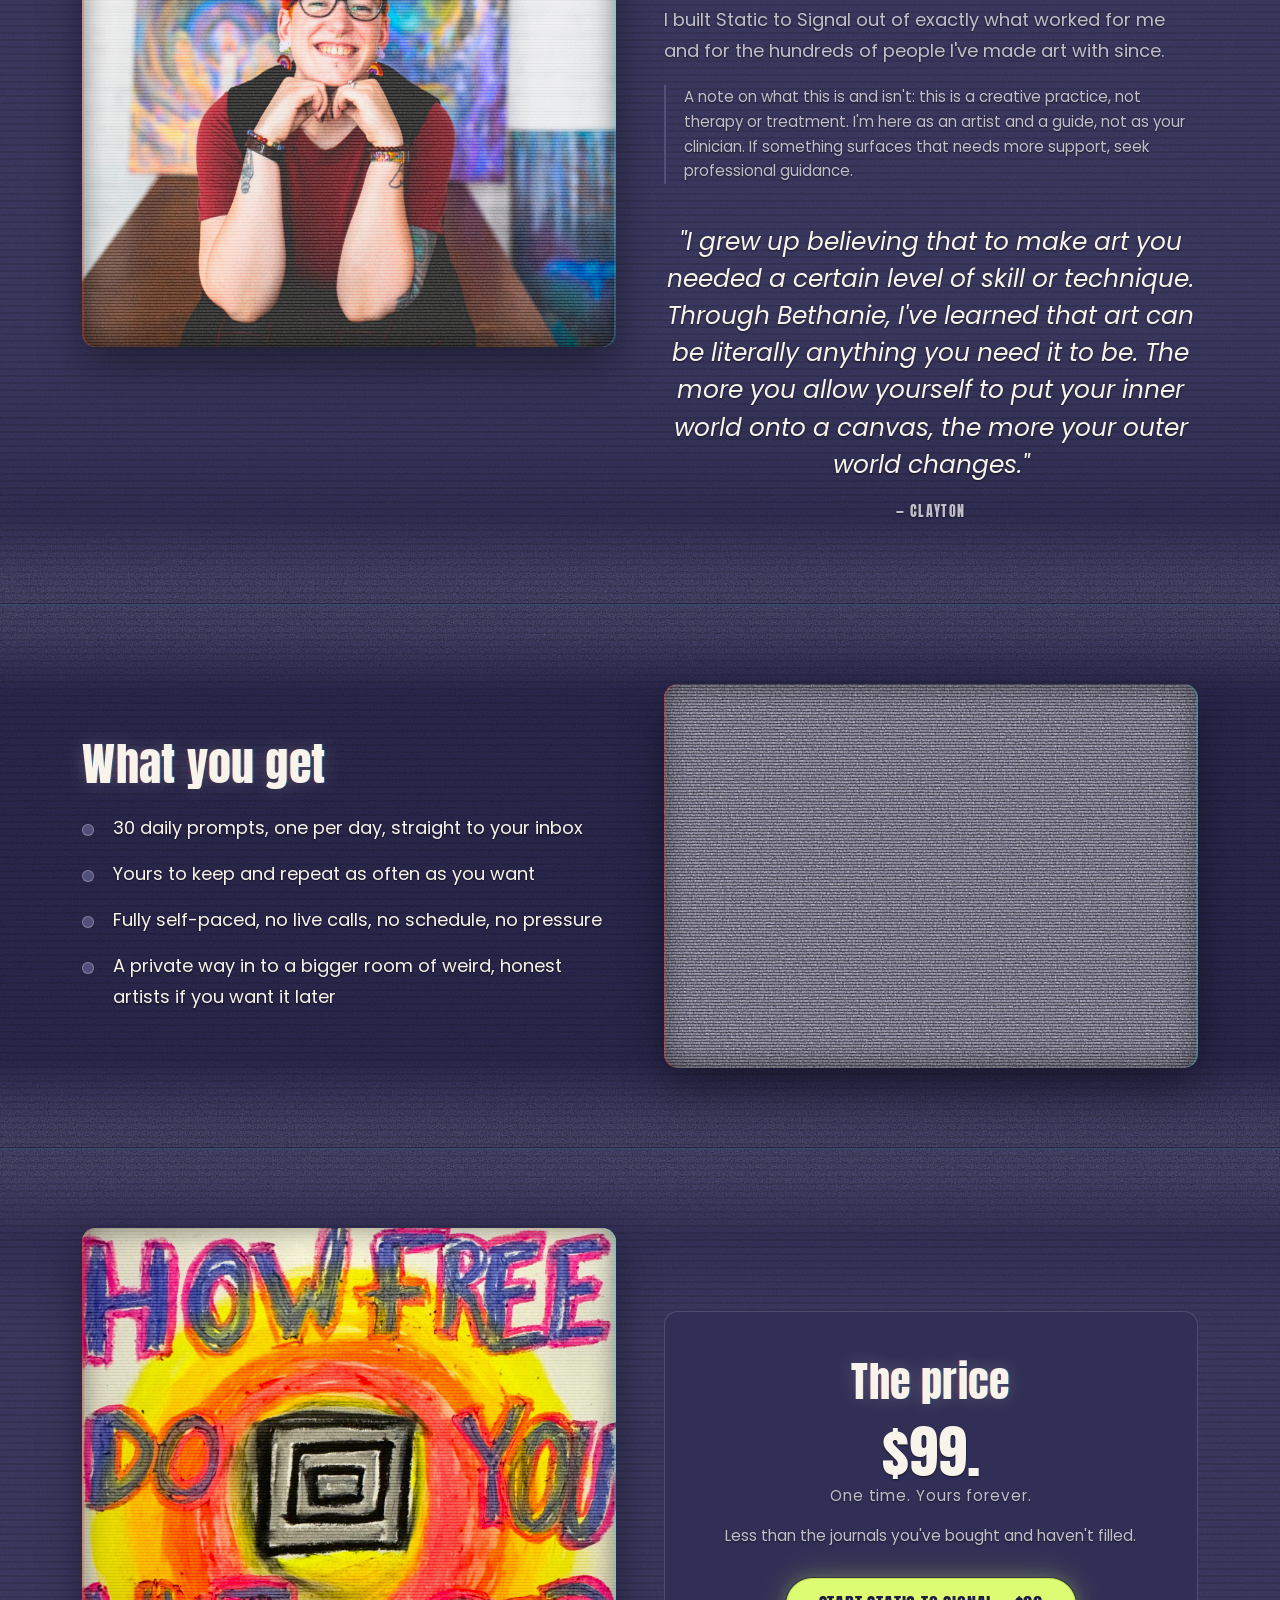
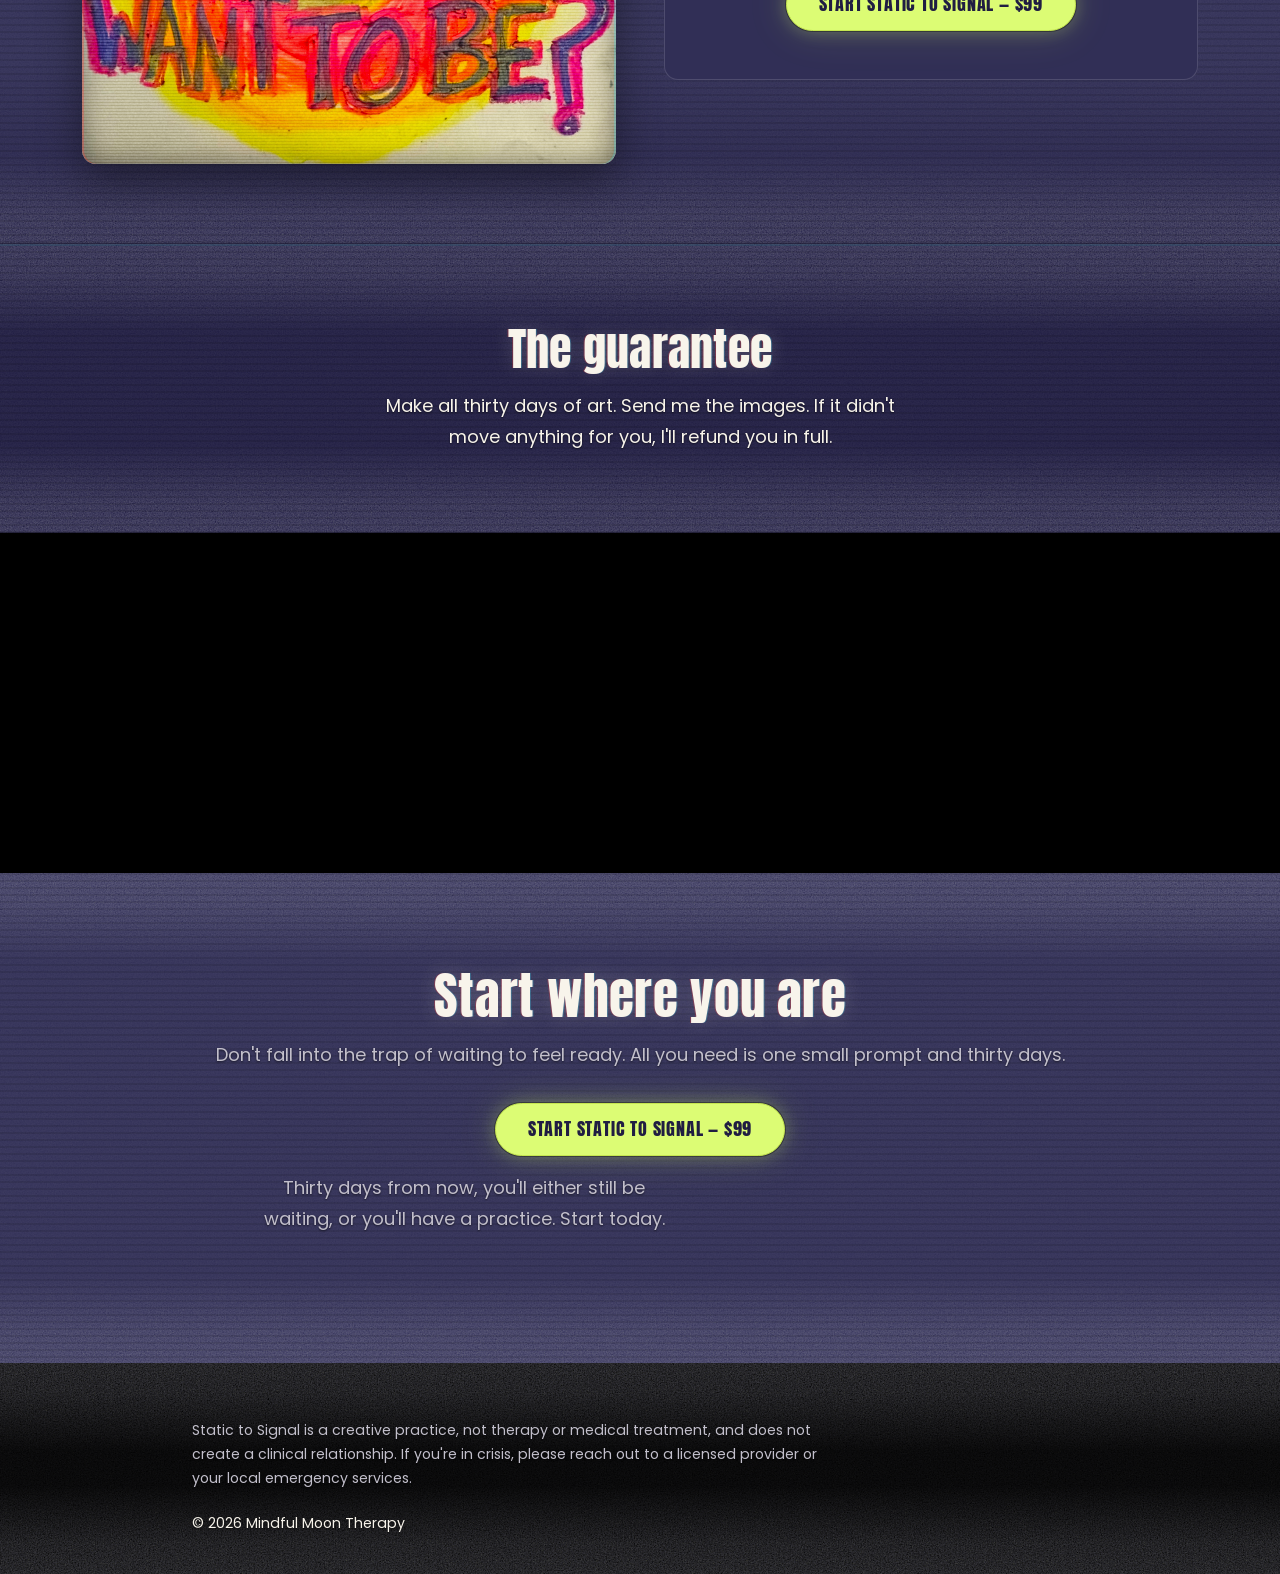
==== commit 91ffc452: "Harden the text/texture layer scale and separate glyphs from the noise. Audited the stacking page-wi" ====
--- a/static-to-signal.html
+++ b/static-to-signal.html
@@ -61,7 +61,7 @@
           <div class="split__body prose">
             <h2>How it works</h2>
             <p class="lead">Thirty days. One small prompt a day. Delivered to your inbox so you don't have to plan, remember, or feel inspired first.</p>
-            <p class="lead">No videos to sit through. No app to learn. No falling behind. Just open the email, make the small thing, close the journal. That's the whole practice, and the practice is the point.</p>
+            <p class="lead">No videos to sit through. No app to learn. No falling behind. Just open the email, make the small thing, close the journal.</p>
             <p class="emph">You don't have to be good at art for it to be good for you.</p>
           </div>
           <div class="split__media">
--- a/static-to-signal.css
+++ b/static-to-signal.css
@@ -21,7 +21,10 @@
 
 :root {
   --bg:        #201d42;
-  --bg-alt:    #272451;   /* slightly lifted panel background */
+  /* The lifted panel tone. Mixed 35% from #201d42 toward the palette violet
+     #51507b, so the "other" background on the page is a branded violet
+     rather than a neutral grey. */
+  --bg-alt:    #312f56;
   --accent:    #51507b;
   --lime:      #DCFC74;
   --lime-deep: #c5e650;   /* hover — darker lime, not a different colour */
@@ -46,21 +49,47 @@
      A lightening scanline would wash the navy toward grey and cost
      contrast against the cream text.
      ======================================================================= */
-  --grain: url("data:image/svg+xml,%3Csvg xmlns='http://www.w3.org/2000/svg' width='170' height='170'%3E%3Cfilter id='g'%3E%3CfeTurbulence type='fractalNoise' baseFrequency='0.92' numOctaves='3' stitchTiles='stitch'/%3E%3CfeColorMatrix type='matrix' values='0 0 0 0 0.973 0 0 0 0 0.957 0 0 0 0 0.922 0.42 0.42 0.16 0 0'/%3E%3C/filter%3E%3Crect width='100%25' height='100%25' filter='url(%23g)'/%3E%3C/svg%3E");
-
-  /* Coarse grain for image surfaces, where texture can be much heavier. */
-  --grain-coarse: url("data:image/svg+xml,%3Csvg xmlns='http://www.w3.org/2000/svg' width='220' height='220'%3E%3Cfilter id='c'%3E%3CfeTurbulence type='fractalNoise' baseFrequency='0.55' numOctaves='4' stitchTiles='stitch'/%3E%3CfeColorMatrix type='matrix' values='0 0 0 0 0.973 0 0 0 0 0.957 0 0 0 0 0.922 0.5 0.4 0.1 0 0'/%3E%3C/filter%3E%3Crect width='100%25' height='100%25' filter='url(%23c)'/%3E%3C/svg%3E");
+  /* Four independent noise fields, each a different brand colour, each with
+     its own seed, frequency and tile size so they never line up into a
+     visible repeat. Stacked, they read as colour analog snow rather than
+     grey TV static.
+
+     Each filter drives alpha from the turbulence luminance through a steep
+     offset (the negative constant in the alpha row), which thresholds the
+     field into flecks instead of an even wash. The colour channels are
+     pinned to a fixed palette value, so a fleck is always exactly one of
+     the brand colours — nothing off-palette can appear. */
+
+  /* Cream — the base field, densest of the four. */
+  --noise-cream: url("data:image/svg+xml,%3Csvg xmlns='http://www.w3.org/2000/svg' width='170' height='170'%3E%3Cfilter id='a'%3E%3CfeTurbulence type='fractalNoise' baseFrequency='0.88' numOctaves='3' seed='3' stitchTiles='stitch'/%3E%3CfeColorMatrix type='matrix' values='0 0 0 0 0.973 0 0 0 0 0.957 0 0 0 0 0.922 0.30 0.30 0.10 0 -0.20'/%3E%3C/filter%3E%3Crect width='100%25' height='100%25' filter='url(%23a)'/%3E%3C/svg%3E");
+  /* Lavender-grey — mid-density, softens the cream. */
+  --noise-lav: url("data:image/svg+xml,%3Csvg xmlns='http://www.w3.org/2000/svg' width='210' height='210'%3E%3Cfilter id='b'%3E%3CfeTurbulence type='fractalNoise' baseFrequency='0.72' numOctaves='3' seed='11' stitchTiles='stitch'/%3E%3CfeColorMatrix type='matrix' values='0 0 0 0 0.761 0 0 0 0 0.749 0 0 0 0 0.796 0.40 0.40 0.14 0 -0.34'/%3E%3C/filter%3E%3Crect width='100%25' height='100%25' filter='url(%23b)'/%3E%3C/svg%3E");
+  /* Violet — sits close to the background, adds depth rather than sparkle. */
+  --noise-violet: url("data:image/svg+xml,%3Csvg xmlns='http://www.w3.org/2000/svg' width='190' height='190'%3E%3Cfilter id='c'%3E%3CfeTurbulence type='fractalNoise' baseFrequency='0.64' numOctaves='4' seed='19' stitchTiles='stitch'/%3E%3CfeColorMatrix type='matrix' values='0 0 0 0 0.318 0 0 0 0 0.314 0 0 0 0 0.482 0.45 0.45 0.15 0 -0.30'/%3E%3C/filter%3E%3Crect width='100%25' height='100%25' filter='url(%23c)'/%3E%3C/svg%3E");
+  /* Lime — the rarest field by a wide margin. This is the chroma spark that
+     stops the snow reading as grey; at this threshold only a few pixels per
+     tile survive, which is the intent. */
+  --noise-lime: url("data:image/svg+xml,%3Csvg xmlns='http://www.w3.org/2000/svg' width='150' height='150'%3E%3Cfilter id='d'%3E%3CfeTurbulence type='fractalNoise' baseFrequency='0.95' numOctaves='2' seed='5' stitchTiles='stitch'/%3E%3CfeColorMatrix type='matrix' values='0 0 0 0 0.863 0 0 0 0 0.988 0 0 0 0 0.455 0.55 0.55 0.18 0 -0.72'/%3E%3C/filter%3E%3Crect width='100%25' height='100%25' filter='url(%23d)'/%3E%3C/svg%3E");
+
+  /* The full stack, rarest colour on top. */
+  --noise: var(--noise-lime), var(--noise-violet), var(--noise-lav), var(--noise-cream);
+  --noise-size: 150px 150px, 190px 190px, 210px 210px, 170px 170px;
+
+  /* Coarse version for image surfaces, where texture can be much heavier. */
+  --grain-coarse: url("data:image/svg+xml,%3Csvg xmlns='http://www.w3.org/2000/svg' width='220' height='220'%3E%3Cfilter id='e'%3E%3CfeTurbulence type='fractalNoise' baseFrequency='0.55' numOctaves='4' seed='23' stitchTiles='stitch'/%3E%3CfeColorMatrix type='matrix' values='0 0 0 0 0.973 0 0 0 0 0.957 0 0 0 0 0.922 0.5 0.4 0.1 0 0'/%3E%3C/filter%3E%3Crect width='100%25' height='100%25' filter='url(%23e)'/%3E%3C/svg%3E");
 
   /* Tight scanlines — CRT line structure, used on image surfaces. */
   --scan: repeating-linear-gradient(to bottom,
             rgba(0,0,0,0.40) 0px, rgba(0,0,0,0.40) 1px,
             transparent 1px, transparent 3px);
   /* Wider, softer tape-head banding — used behind body copy. Darkening
-     only, so it can run at full strength everywhere without costing
-     legibility. */
+     only, so it costs no legibility. Deliberately held well down: this is
+     one layer of the effect, not the effect. When the banding is the
+     loudest thing on the page the result reads as a printed line screen
+     rather than as analog noise. */
   --scan-soft: repeating-linear-gradient(to bottom,
-            rgba(0,0,0,0.30) 0px, rgba(0,0,0,0.30) 2px,
-            transparent 2px, transparent 6px);
+            rgba(0,0,0,0.14) 0px, rgba(0,0,0,0.14) 2px,
+            transparent 2px, transparent 7px);
 
   /* Chroma misregistration. Analog colour-under bleed is red/cyan by
      nature, so these two sit outside the palette on purpose. They appear
@@ -91,6 +120,12 @@
   -webkit-font-smoothing: antialiased;
   text-rendering: optimizeLegibility;
   overflow-x: hidden;
+  /* Light text sitting over a noise field loses its edge where a bright
+     fleck lands against a glyph. A tight dark halo re-separates the
+     letterforms from whatever is behind them without altering the text
+     colour or the texture. Stacking already guarantees the noise is
+     behind; this is what makes it *read* as behind. */
+  text-shadow: 0 1px 2px rgba(0, 0, 0, 0.55);
 }
 
 /* height:auto is load-bearing — the images carry width/height attributes so
@@ -146,6 +181,8 @@
   line-height: 1.15;
   color: var(--bg);
   background: var(--lime);
+  /* Dark-on-light: the body halo would only muddy the label here. */
+  text-shadow: none;
   /* Slightly deeper lime edge so the button still has a defined shape
      against the pale fill rather than floating. */
   border: 1px solid var(--lime-deep);
@@ -372,13 +409,31 @@
   isolation: isolate;
 }
 
-/* The reading layer. */
+/* -------------------------------------------------------------------------
+   THE LAYER SCALE
+
+   Explicit and page-wide, so this can't drift:
+
+       0   background texture (grain / noise fields)
+       1   tape banding and scanlines
+      10   the reading layer — all text, always
+
+   Every section sets `isolation: isolate`, so these numbers are scoped to
+   the section and no texture layer can ever escape its own section to land
+   on top of copy elsewhere. The gap between 1 and 10 is deliberate: any
+   texture layer added later has room to sit above the existing ones and
+   still be nowhere near the reading layer.
+
+   `position: relative` is load-bearing here — z-index is ignored on a
+   statically positioned element, so dropping it would silently drop the
+   text back into flow order behind the texture.
+   ------------------------------------------------------------------------- */
 .hero > .wrap,
 .section > .wrap,
 .final > .wrap,
 .site-footer > .wrap {
   position: relative;
-  z-index: 2;
+  z-index: 10;
 }
 
 /* Grain across the whole section.
@@ -401,16 +456,24 @@
   inset: 0;
   z-index: 0;
   pointer-events: none;
-  background-image: var(--grain);
-  background-size: 170px 170px;
-  opacity: 0.42;
+  background-image: var(--noise);
+  background-size: var(--noise-size);
+  /* 0.46 through the seam bands, 0.40 of that (0.184) through the middle.
+     Those two numbers are not taste — the noise stack was rasterised to a
+     canvas, composited over both background tones, and the single lightest
+     pixel it can produce was measured. 0.184 is the most the middle band
+     can carry while that worst-case pixel still clears AA against the
+     muted body colour. Behind copy this is about 45% more noise than the
+     previous build carried, while the banding that used to dominate has
+     been cut by more than half. */
+  opacity: 0.46;
   -webkit-mask-image: linear-gradient(to bottom,
-      rgba(0,0,0,1) 0px, rgba(0,0,0,0.88) 30px, rgba(0,0,0,0.30) 88px,
-      rgba(0,0,0,0.30) calc(100% - 88px), rgba(0,0,0,0.88) calc(100% - 30px),
+      rgba(0,0,0,1) 0px, rgba(0,0,0,0.90) 30px, rgba(0,0,0,0.28) 88px,
+      rgba(0,0,0,0.28) calc(100% - 88px), rgba(0,0,0,0.90) calc(100% - 30px),
       rgba(0,0,0,1) 100%);
           mask-image: linear-gradient(to bottom,
-      rgba(0,0,0,1) 0px, rgba(0,0,0,0.88) 30px, rgba(0,0,0,0.30) 88px,
-      rgba(0,0,0,0.30) calc(100% - 88px), rgba(0,0,0,0.88) calc(100% - 30px),
+      rgba(0,0,0,1) 0px, rgba(0,0,0,0.90) 30px, rgba(0,0,0,0.28) 88px,
+      rgba(0,0,0,0.28) calc(100% - 88px), rgba(0,0,0,0.90) calc(100% - 30px),
       rgba(0,0,0,1) 100%);
 }
 
@@ -429,7 +492,7 @@
   z-index: 1;
   pointer-events: none;
   background: var(--scan-soft);
-  opacity: 0.95;
+  opacity: 0.7;
 }
 
 /* Section seams. The join between two sections reads as a tape splice —
@@ -518,16 +581,28 @@
    SECTIONS
    ========================================================================= */
 .section { padding: clamp(2.8rem, 7vw, 5rem) 0; }
-/* The lifted panel colour is eased into the base navy at the top and bottom
-   edges rather than butting against it. A hard seam between two colours
-   this close together reads as a rendering fault mid-scroll; a ~110px ramp
-   reads as the picture drifting, which is the effect we want anyway. */
+/* The lifted panel is a gradient, not a fill.
+
+   Previously this was a solid colour with a short ramp painted over each
+   end, which still left the ramp itself as a locatable band. Here the panel
+   colour only ever exists as a gradient stop: it starts at zero opacity
+   against the base navy, reaches full strength 26% into the section and
+   holds through the middle, then returns to zero. There is no flat region
+   meeting a non-flat one, so there is no edge to find at any scroll
+   position — including partway through a long quote.
+
+   Percentages rather than pixels, so short and tall sections both ramp
+   across a proportional distance instead of short ones ramping the whole
+   way through their own text. */
 .section--alt {
   position: relative;
-  background:
-    linear-gradient(to bottom, var(--bg) 0, rgba(32, 29, 66, 0) 110px),
-    linear-gradient(to top,    var(--bg) 0, rgba(32, 29, 66, 0) 110px),
-    var(--bg-alt);
+  background-image: linear-gradient(to bottom,
+      rgba(49, 47, 86, 0)    0%,
+      rgba(49, 47, 86, 0.55) 12%,
+      rgba(49, 47, 86, 1)    26%,
+      rgba(49, 47, 86, 1)    74%,
+      rgba(49, 47, 86, 0.55) 88%,
+      rgba(49, 47, 86, 0)    100%);
 }
 .section h2 {
   font-size: clamp(1.9rem, 4.6vw, 2.9rem);
@@ -537,11 +612,14 @@
 .prose > p { margin-top: 1.15rem; }
 .prose > p:first-child { margin-top: 0; }
 .prose .lead { color: var(--muted); }
-/* The punch line at the end of a section. Was lime; now cream at a slightly
-   larger size, so it still lands without competing with the buttons.
+/* The punch line at the end of a section, now carrying the lime. These are
+   the three moments the copy actually turns — "This is the thing that gets
+   you back", "You don't have to be good at art for it to be good for you",
+   "This is that way in" — so they are the natural place for the accent to
+   appear in text. Three instances across the page keeps it an accent.
    Standalone, not scoped to .prose — the hero body uses it too. */
 .emph {
-  color: var(--cream);
+  color: var(--lime);
   font-weight: 500;
   font-size: 1.08em;
   line-height: 1.5;
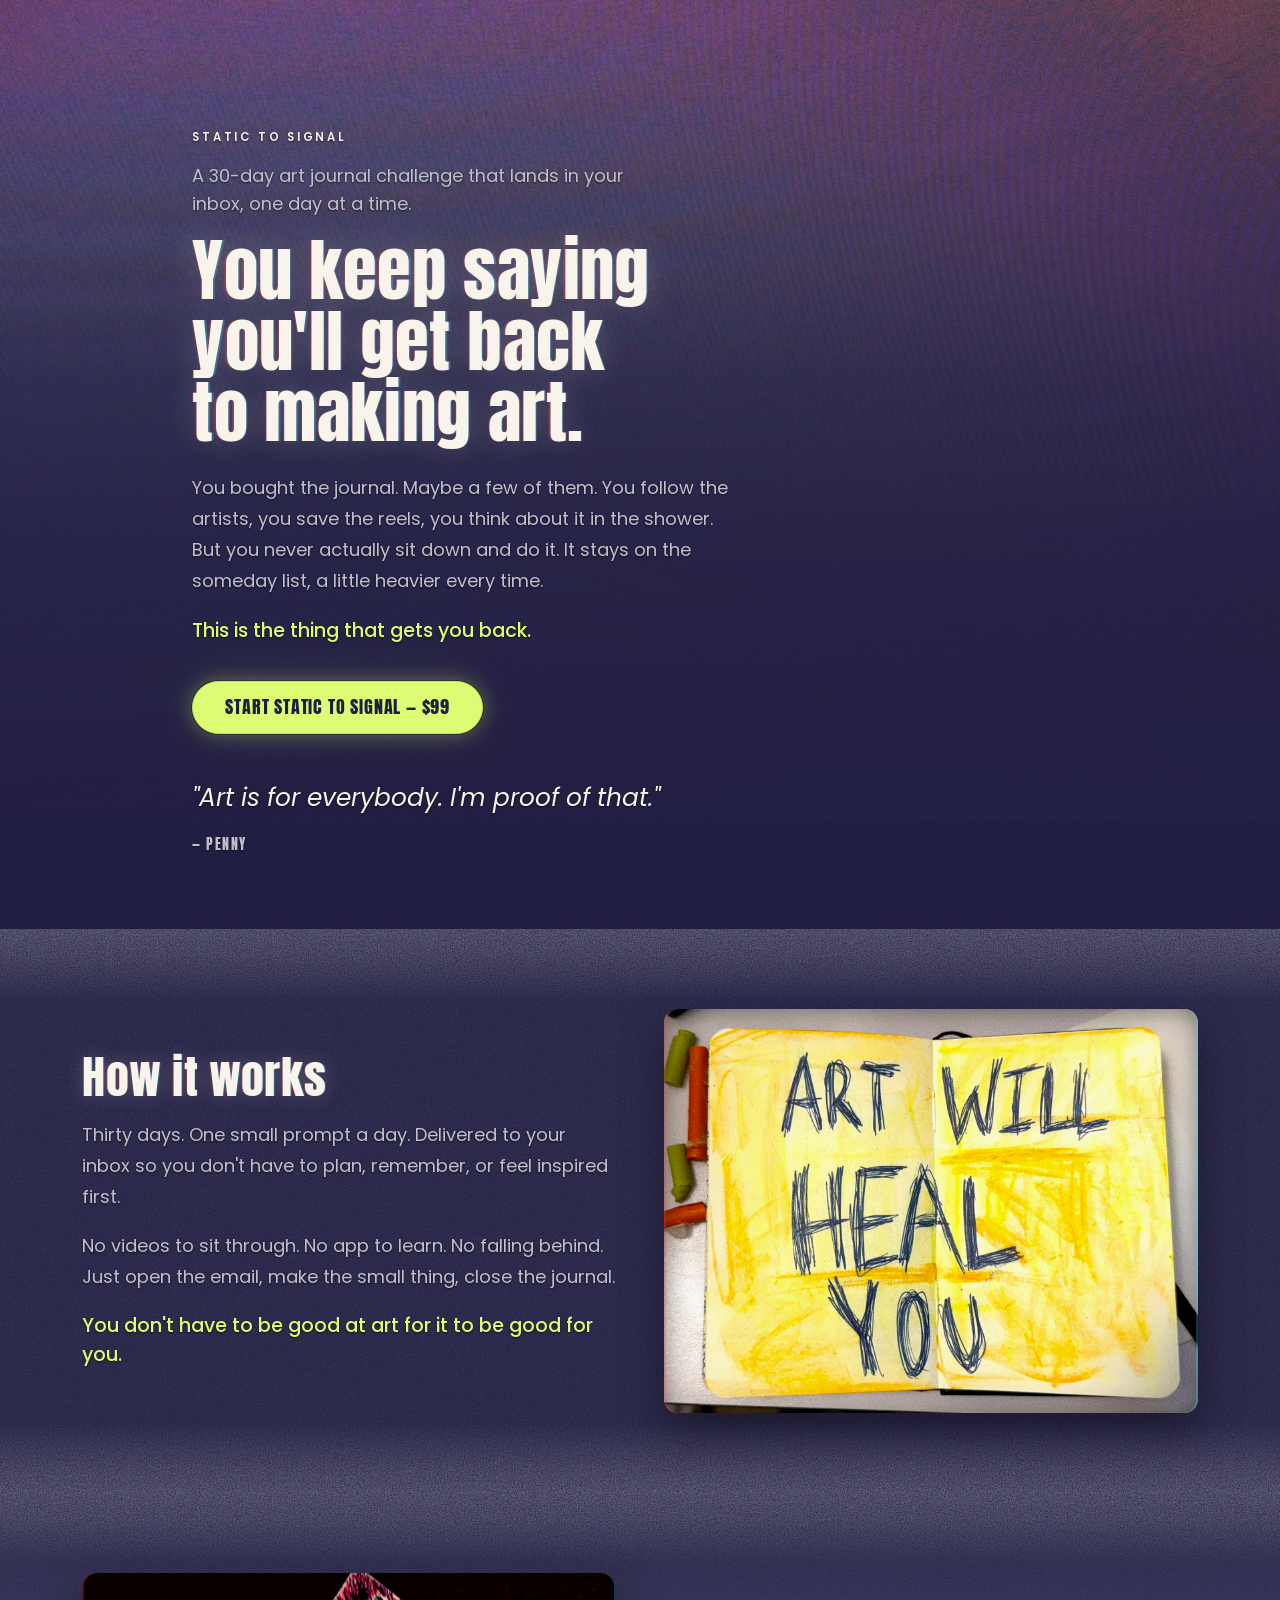
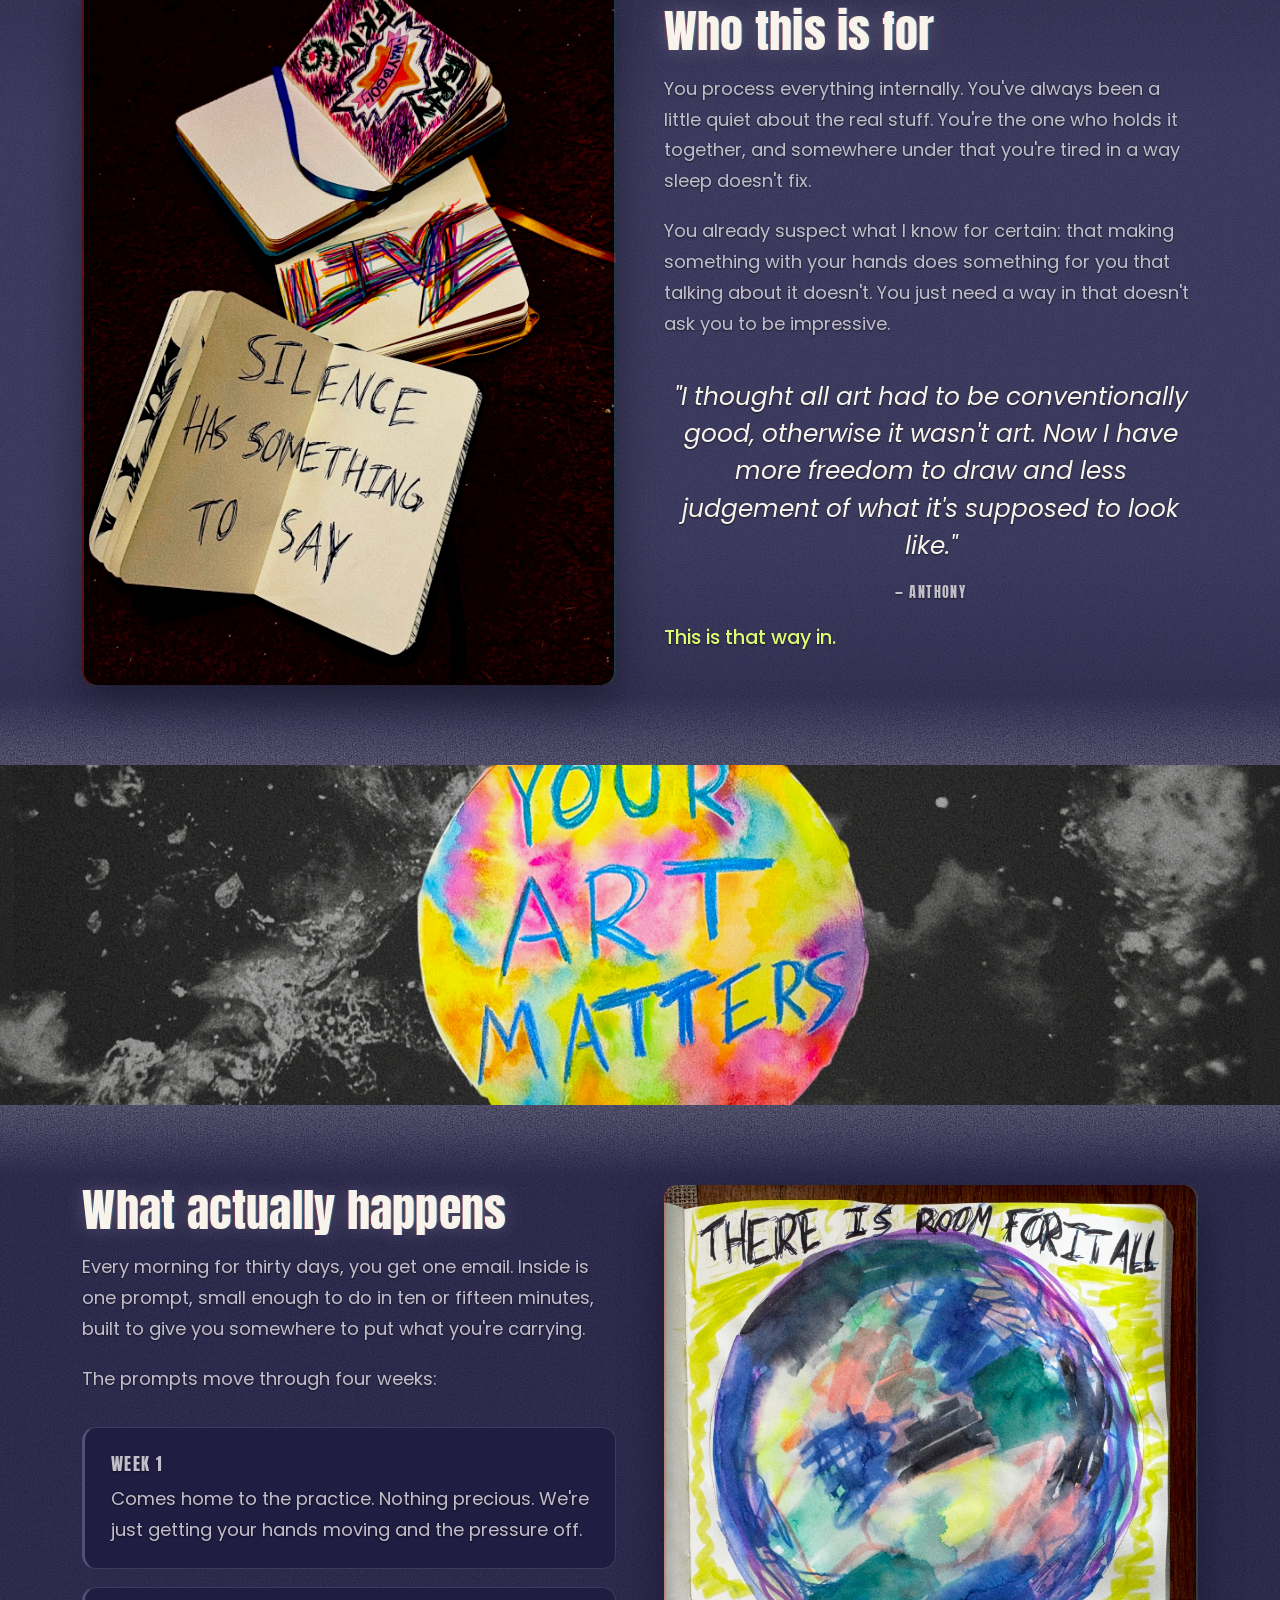
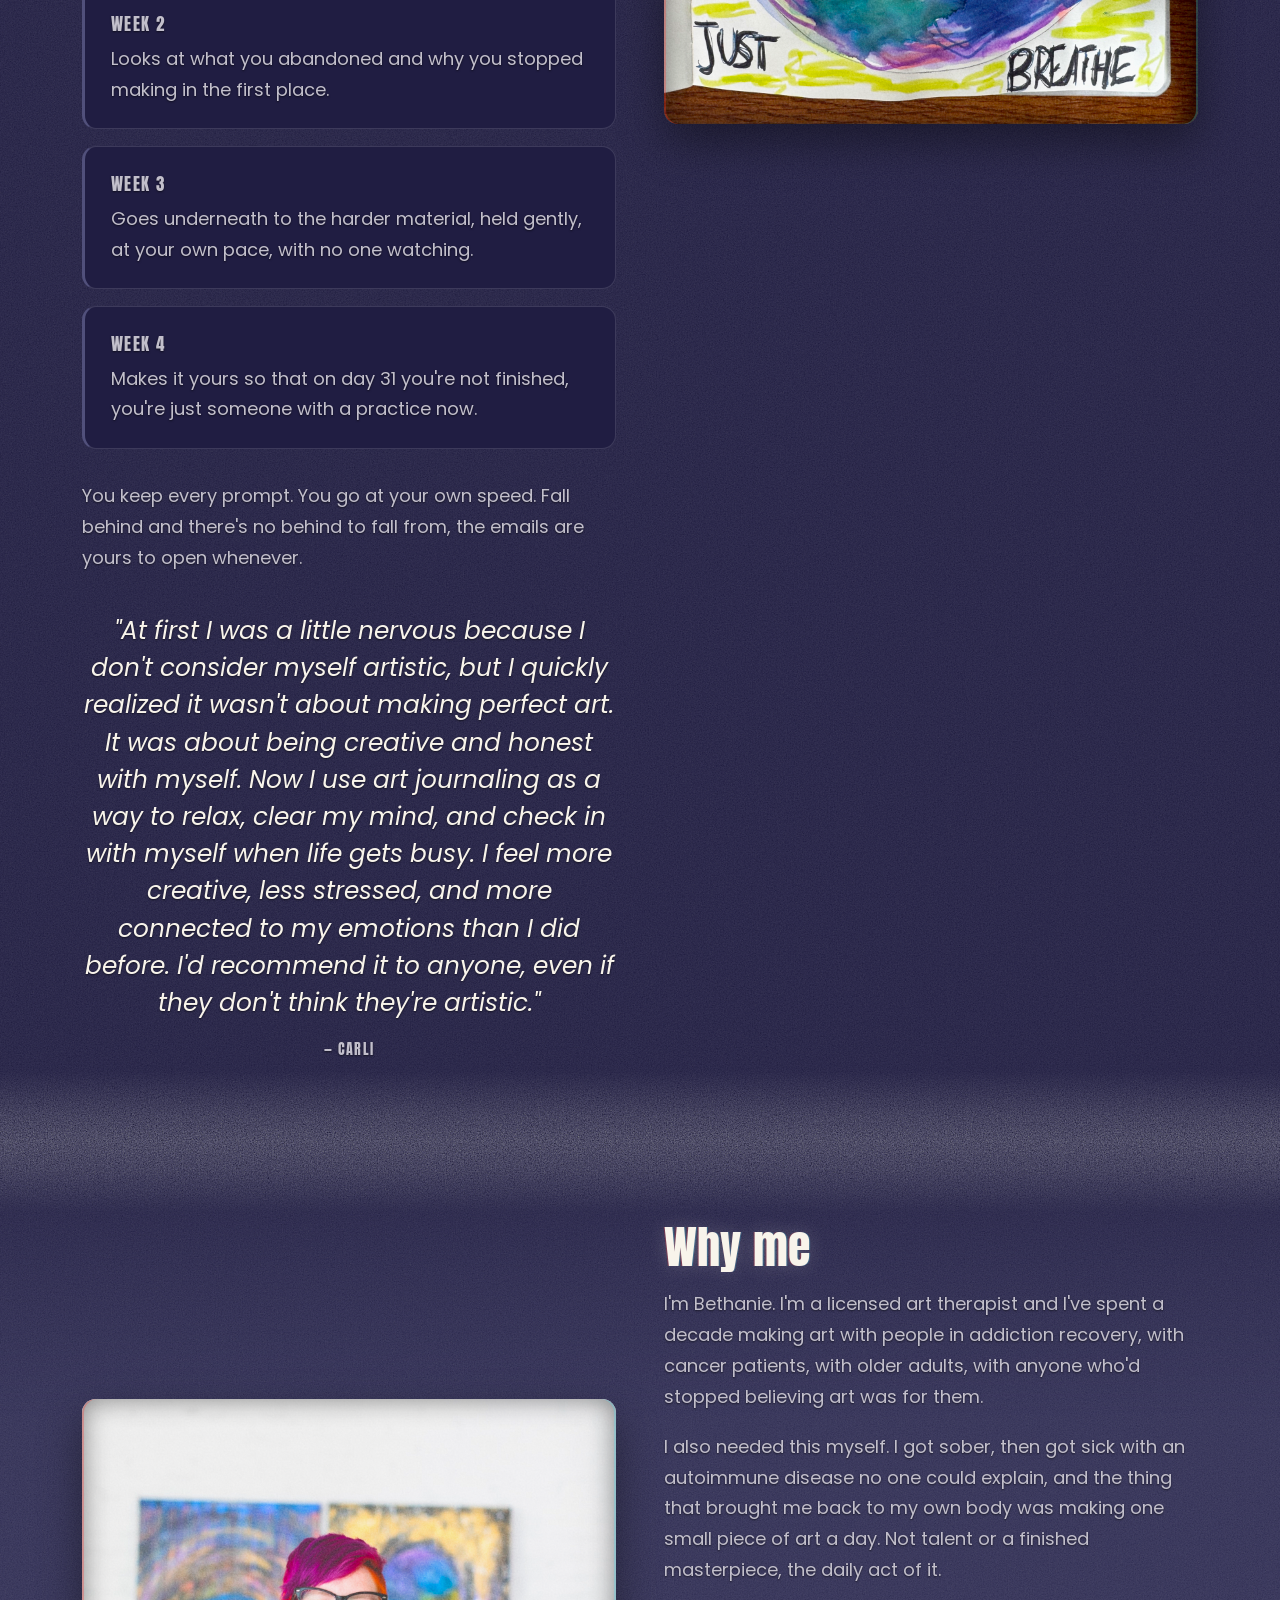
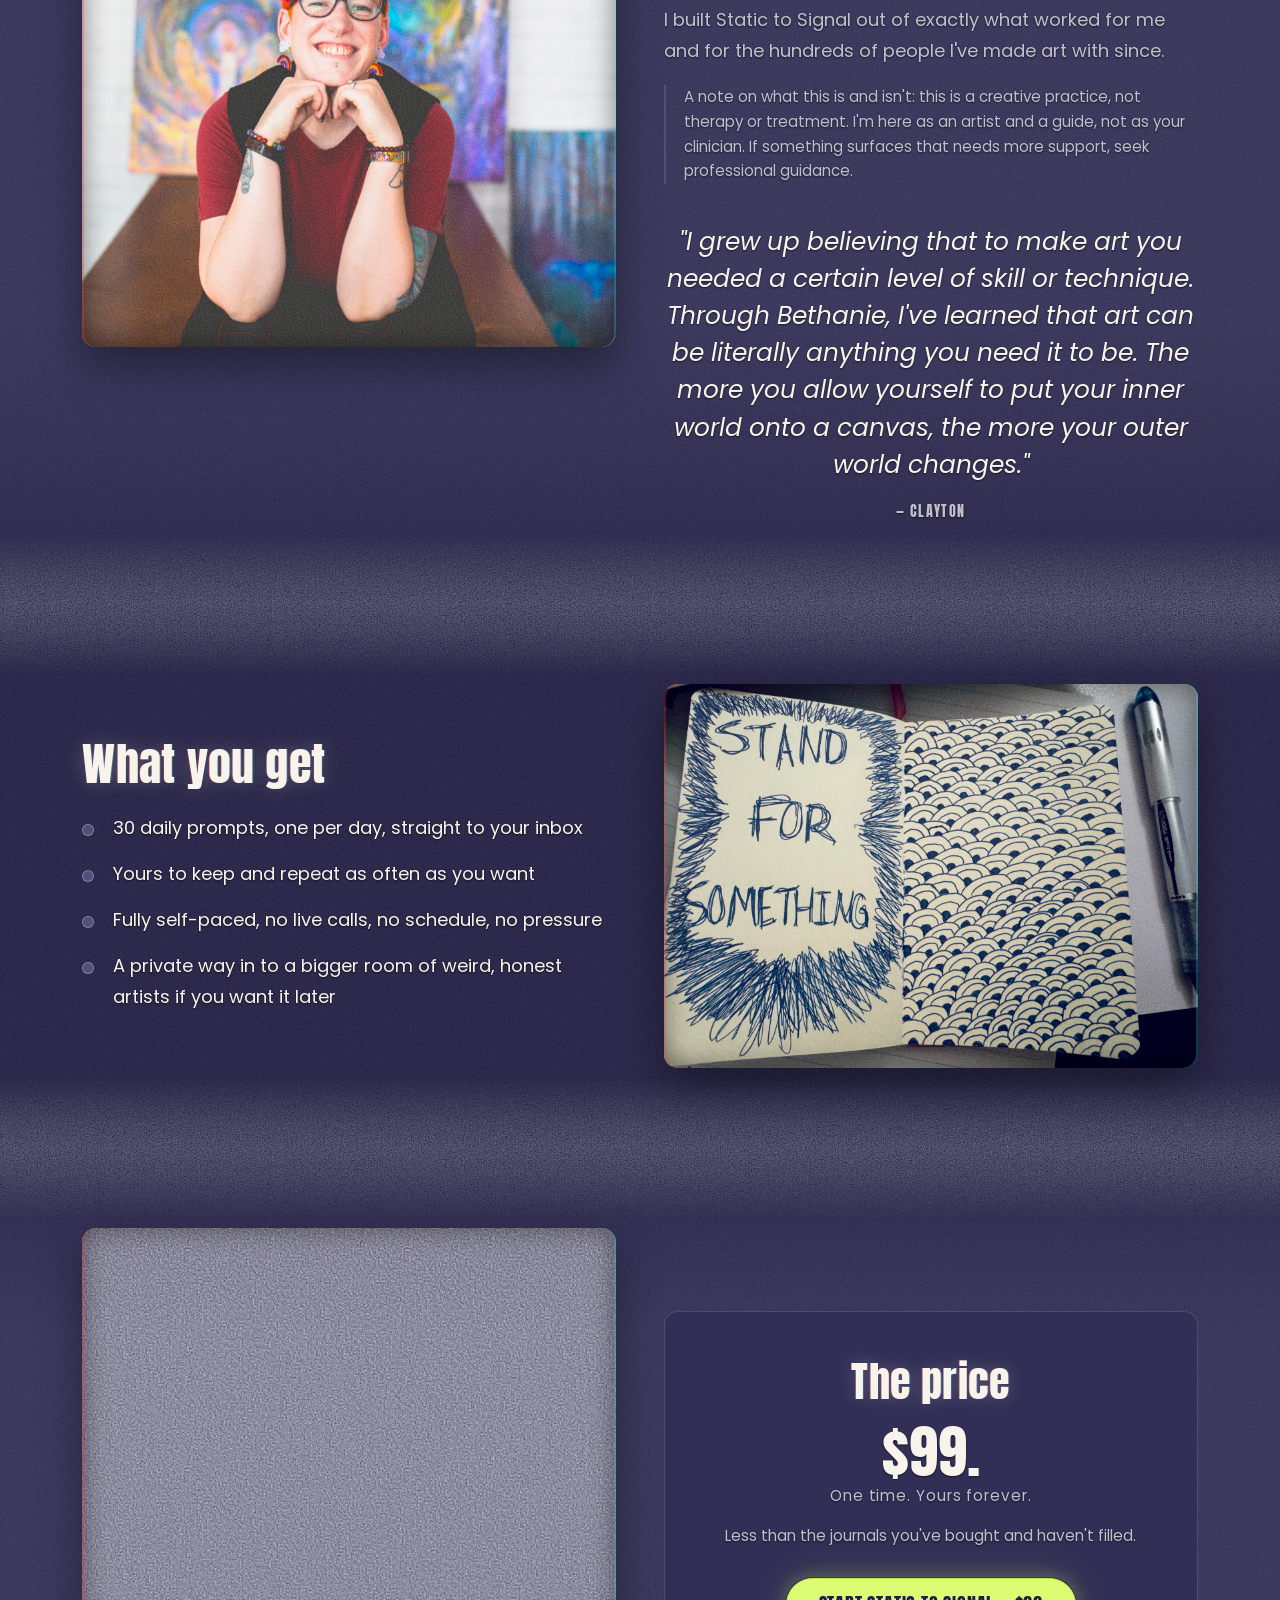
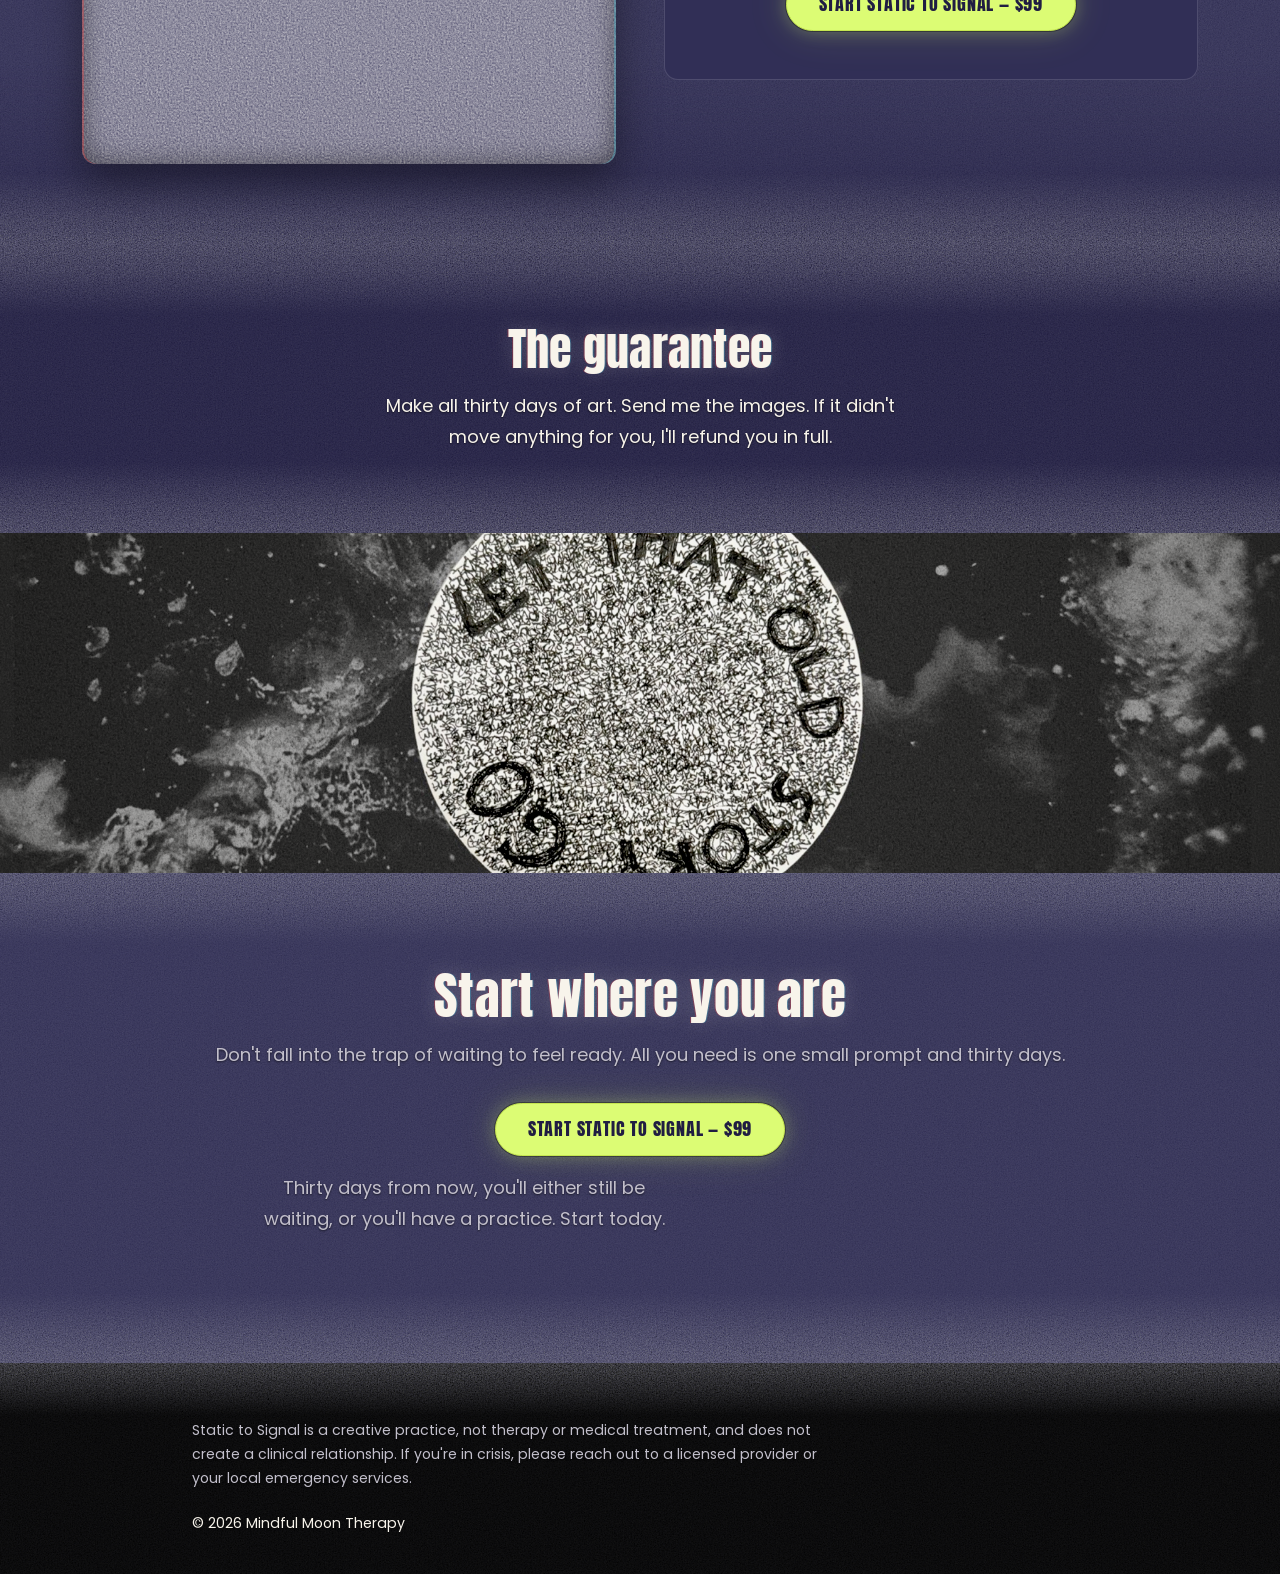
==== commit 3666b5fc: "Strip every line and moving band; texture is grain only now. Removed page-wide:    scanlines over th" ====
--- a/static-to-signal.html
+++ b/static-to-signal.html
@@ -25,9 +25,7 @@
        dissolving into clear navy as you scroll down into the reading.
        Purely decorative, and it never sits behind body copy at a density
        that hurts it. Holds still under prefers-reduced-motion. -->
-  <div class="static-field" aria-hidden="true">
-    <span class="static-field__band"></span>
-  </div>
+  <div class="static-field" aria-hidden="true"></div>
 
   <main>
 
--- a/static-to-signal.css
+++ b/static-to-signal.css
@@ -71,25 +71,33 @@
      tile survive, which is the intent. */
   --noise-lime: url("data:image/svg+xml,%3Csvg xmlns='http://www.w3.org/2000/svg' width='150' height='150'%3E%3Cfilter id='d'%3E%3CfeTurbulence type='fractalNoise' baseFrequency='0.95' numOctaves='2' seed='5' stitchTiles='stitch'/%3E%3CfeColorMatrix type='matrix' values='0 0 0 0 0.863 0 0 0 0 0.988 0 0 0 0 0.455 0.55 0.55 0.18 0 -0.72'/%3E%3C/filter%3E%3Crect width='100%25' height='100%25' filter='url(%23d)'/%3E%3C/svg%3E");
 
+  /* Black — the field that makes the grain actually read.
+
+     Every other field here is lighter than the background, so on the near
+     black footer the noise pops and on the navy sections it barely
+     registers: all the flecks were pushing the same direction, and against
+     a mid tone there is very little room to push. Real analog noise varies
+     both ways. This field adds the dark half, so grain now reads as grain
+     on any background tone rather than only on the dark ones.
+
+     It also costs nothing in legibility — it only ever darkens, which is
+     the direction that helps light text. */
+  --noise-dark: url("data:image/svg+xml,%3Csvg xmlns='http://www.w3.org/2000/svg' width='160' height='160'%3E%3Cfilter id='f'%3E%3CfeTurbulence type='fractalNoise' baseFrequency='0.80' numOctaves='3' seed='31' stitchTiles='stitch'/%3E%3CfeColorMatrix type='matrix' values='0 0 0 0 0 0 0 0 0 0 0 0 0 0 0 0.48 0.48 0.16 0 -0.26'/%3E%3C/filter%3E%3Crect width='100%25' height='100%25' filter='url(%23f)'/%3E%3C/svg%3E");
+
   /* The full stack, rarest colour on top. */
-  --noise: var(--noise-lime), var(--noise-violet), var(--noise-lav), var(--noise-cream);
-  --noise-size: 150px 150px, 190px 190px, 210px 210px, 170px 170px;
+  --noise: var(--noise-lime), var(--noise-violet), var(--noise-lav),
+           var(--noise-cream), var(--noise-dark);
+  --noise-size: 150px 150px, 190px 190px, 210px 210px, 170px 170px, 160px 160px;
 
   /* Coarse version for image surfaces, where texture can be much heavier. */
   --grain-coarse: url("data:image/svg+xml,%3Csvg xmlns='http://www.w3.org/2000/svg' width='220' height='220'%3E%3Cfilter id='e'%3E%3CfeTurbulence type='fractalNoise' baseFrequency='0.55' numOctaves='4' seed='23' stitchTiles='stitch'/%3E%3CfeColorMatrix type='matrix' values='0 0 0 0 0.973 0 0 0 0 0.957 0 0 0 0 0.922 0.5 0.4 0.1 0 0'/%3E%3C/filter%3E%3Crect width='100%25' height='100%25' filter='url(%23e)'/%3E%3C/svg%3E");
 
-  /* Tight scanlines — CRT line structure, used on image surfaces. */
-  --scan: repeating-linear-gradient(to bottom,
-            rgba(0,0,0,0.40) 0px, rgba(0,0,0,0.40) 1px,
-            transparent 1px, transparent 3px);
-  /* Wider, softer tape-head banding — used behind body copy. Darkening
-     only, so it costs no legibility. Deliberately held well down: this is
-     one layer of the effect, not the effect. When the banding is the
-     loudest thing on the page the result reads as a printed line screen
-     rather than as analog noise. */
-  --scan-soft: repeating-linear-gradient(to bottom,
-            rgba(0,0,0,0.14) 0px, rgba(0,0,0,0.14) 2px,
-            transparent 2px, transparent 7px);
+  /* No scanline or banding tokens. Every repeating-line layer has been
+     removed from this page — off the artwork, off the banner bands, off
+     the section backgrounds and off the hero. A regular line screen reads
+     as corduroy rather than as analog noise, and over photographs it just
+     looked like the images had been striped. The texture is carried
+     entirely by the grain fields above. */
 
   /* Chroma misregistration. Analog colour-under bleed is red/cyan by
      nature, so these two sit outside the palette on purpose. They appear
@@ -280,49 +288,19 @@
   content: "";
   position: absolute;
   inset: -40%;
-  background-image: var(--grain-coarse), var(--grain);
-  background-size: 260px 260px, 170px 170px;
+  /* Was still pointing at --grain, which stopped existing when the noise was
+     rebuilt into separate colour fields. An invalid var() voids the whole
+     declaration, so this layer had been resolving to `none` and the hero
+     had quietly lost its grain. */
+  background-image: var(--grain-coarse), var(--noise);
+  background-size: 260px 260px, var(--noise-size);
   opacity: 0.5;
   animation: static-shimmer 0.55s steps(5) infinite,
              vhs-flicker 3.4s steps(1, end) infinite;
 }
-/* Scanlines plus the tape-head band. These clear first — by the time you
-   are a screen down, the picture has stopped being a broken signal. */
-.static-field::before {
-  content: "";
-  position: absolute;
-  inset: 0;
-  z-index: 1;
-  background: var(--scan);
-  -webkit-mask-image: linear-gradient(to bottom, #000 0%, rgba(0,0,0,0.5) 28%, transparent 52%);
-          mask-image: linear-gradient(to bottom, #000 0%, rgba(0,0,0,0.5) 28%, transparent 52%);
-}
-
-/* -------------------------------------------------------------------------
-   The tape-head band: a bright, torn strip of mistracked signal that crawls
-   down through the hero. This is the single most VHS thing on the page, and
-   it lives entirely above the copy, in the empty upper band.
-   ------------------------------------------------------------------------- */
-.static-field__band {
-  position: absolute;
-  left: -6%;
-  right: -6%;
-  height: 46px;
-  top: 0;
-  pointer-events: none;
-  background:
-    linear-gradient(to bottom,
-      transparent 0%,
-      rgba(248,244,235,0.05) 18%,
-      rgba(248,244,235,0.13) 42%,
-      rgba(248,244,235,0.05) 70%,
-      transparent 100%),
-    var(--grain-coarse);
-  background-size: auto, 200px 200px;
-  mix-blend-mode: screen;
-  opacity: 0.85;
-  animation: vhs-band 7.5s linear infinite;
-}
+/* The hero's scanline layer and the bright tape band that used to crawl
+   down through it are both gone. The band in particular read as a pale
+   stripe travelling across the page rather than as anything analog. */
 
 /* Tube curvature: the glass edge of the picture tube, on the hero backdrop
    only. It darkens the extreme corners of the *background*, well outside
@@ -346,7 +324,6 @@
     height: 1150px;
     background-size: 100% 820px;
   }
-  .static-field__band { height: 64px; }
 }
 
 @keyframes static-shimmer {
@@ -376,14 +353,6 @@
   79%      { opacity: 0.52; }
 }
 
-/* The mistracked band crawling down the picture. */
-@keyframes vhs-band {
-  0%   { top: -8%;  opacity: 0; }
-  6%   { opacity: 0.85; }
-  84%  { opacity: 0.7; }
-  92%  { opacity: 0; }
-  100% { top: 78%;  opacity: 0; }
-}
 
 /* Everything real sits above the field. */
 main,
@@ -466,45 +435,33 @@
      muted body colour. Behind copy this is about 45% more noise than the
      previous build carried, while the banding that used to dominate has
      been cut by more than half. */
-  opacity: 0.46;
+  /* The layer runs strong — 0.72 — and the mask does the protecting rather
+     than the opacity. In the open bands at the top and bottom of every
+     section the grain is at nearly full strength, which is the density the
+     footer was already getting and the rest of the page was not. Over the
+     reading area it drops to 0.28 of that.
+
+     The ramp reaches its low value by 70px, inside the section padding, so
+     the copy below it never sits on the strong part of the curve. */
+  opacity: 0.72;
   -webkit-mask-image: linear-gradient(to bottom,
-      rgba(0,0,0,1) 0px, rgba(0,0,0,0.90) 30px, rgba(0,0,0,0.28) 88px,
-      rgba(0,0,0,0.28) calc(100% - 88px), rgba(0,0,0,0.90) calc(100% - 30px),
+      rgba(0,0,0,1) 0px, rgba(0,0,0,0.82) 24px, rgba(0,0,0,0.28) 70px,
+      rgba(0,0,0,0.28) calc(100% - 70px), rgba(0,0,0,0.82) calc(100% - 24px),
       rgba(0,0,0,1) 100%);
           mask-image: linear-gradient(to bottom,
-      rgba(0,0,0,1) 0px, rgba(0,0,0,0.90) 30px, rgba(0,0,0,0.28) 88px,
-      rgba(0,0,0,0.28) calc(100% - 88px), rgba(0,0,0,0.90) calc(100% - 30px),
+      rgba(0,0,0,1) 0px, rgba(0,0,0,0.82) 24px, rgba(0,0,0,0.28) 70px,
+      rgba(0,0,0,0.28) calc(100% - 70px), rgba(0,0,0,0.82) calc(100% - 24px),
       rgba(0,0,0,1) 100%);
 }
 
-/* Tape-head banding. Wide and soft rather than tight scanlines: behind body
-   copy the tight line structure fights the text, this doesn't.
-
-   This layer only ever darkens, so unlike the grain it costs no contrast
-   against cream text — it actually adds a little. That is why the banding
-   carries most of the page-wide analog presence and runs unmasked at full
-   strength everywhere, including directly behind copy. */
-.section::after,
-.final::after {
-  content: "";
-  position: absolute;
-  inset: 0;
-  z-index: 1;
-  pointer-events: none;
-  background: var(--scan-soft);
-  opacity: 0.7;
-}
-
-/* Section seams. The join between two sections reads as a tape splice —
-   chroma pulling apart either side of the join. Sits in the gap between
-   sections, nowhere near text. */
-.section + .section::before,
-.section--alt::before {
-  box-shadow:
-    inset 0  1px 0 rgba(248, 244, 235, 0.08),
-    inset 0  2px 0 var(--chroma-cool),
-    inset 0 -1px 0 rgba(0, 0, 0, 0.5);
-}
+/* The section banding layer is gone. Grain alone now carries the texture on
+   flat backgrounds, which is what the footer had been doing all along and
+   the reason it was the only surface that read correctly. */
+
+/* No seam rule. The chroma splice that used to sit on each section join was
+   still a hard horizontal line drawn across the full width of the page, and
+   with the panel colours now easing in and out as gradients there is no
+   join left for it to mark. */
 
 /* =========================================================================
    HERO
@@ -666,7 +623,9 @@
      is slightly soft and oversaturated compared to the source. */
   filter: saturate(1.16) contrast(1.05) brightness(0.97);
 }
-/* Scanlines and grain over the picture.
+/* Grain over the picture — no scanlines. Striping a photograph reads as the
+   image being damaged rather than as an analog surface, so the artwork now
+   gets grain only.
 
    soft-light, not overlay. Overlay's response depends on the luminance of
    what is underneath it: on the near-black banner photographs it behaved,
@@ -680,10 +639,10 @@
   inset: 0;
   z-index: 1;
   pointer-events: none;
-  background-image: var(--scan), var(--grain-coarse);
-  background-size: auto, 220px 220px;
+  background-image: var(--grain-coarse);
+  background-size: 220px 220px;
   mix-blend-mode: soft-light;
-  opacity: 0.92;
+  opacity: 0.85;
 }
 /* Tube curvature, edge chroma bleed and the glass vignette. */
 .split__media::after {
@@ -723,55 +682,23 @@
   object-fit: cover;
   filter: saturate(1.2) contrast(1.08) brightness(0.95);
 }
-/* Scanlines + grain + the horizontal tear. The tear is a displaced slice
-   of the picture edge, sweeping down and re-locking. */
+/* Grain only, no scanlines — same treatment as the artwork frames. */
 .banner-band::before {
   content: "";
   position: absolute;
   inset: 0;
   z-index: 1;
   pointer-events: none;
-  background-image: var(--scan), var(--grain-coarse);
-  background-size: auto, 230px 230px;
+  background-image: var(--grain-coarse);
+  background-size: 230px 230px;
   /* Same curve as the artwork frames — see .split__media::before. */
   mix-blend-mode: soft-light;
-  opacity: 1;
-}
-/* The tear itself: a bright mistracked slice crawling down the band. */
-.banner-band::after {
-  content: "";
-  position: absolute;
-  left: -8%;
-  right: -8%;
-  height: 28px;
-  z-index: 2;
-  pointer-events: none;
-  background:
-    linear-gradient(to bottom,
-      transparent 0%,
-      rgba(248,244,235,0.10) 30%,
-      rgba(248,244,235,0.22) 55%,
-      transparent 100%),
-    var(--grain-coarse);
-  background-size: auto, 180px 180px;
-  mix-blend-mode: screen;
-  box-shadow:
-    inset  3px 0 0 var(--chroma-warm),
-    inset -3px 0 0 var(--chroma-cool);
-  animation: vhs-tear 11s linear infinite;
-}
-
-/* A tear sweeping down and off the bottom of the picture. */
-@keyframes vhs-tear {
-  0%   { top: -12%; transform: translate3d(0,0,0);      opacity: 0; }
-  4%   {            transform: translate3d(-2.5%,0,0);  opacity: 0.9; }
-  9%   {            transform: translate3d(2%,0,0); }
-  14%  {            transform: translate3d(-1%,0,0); }
-  20%  {            transform: translate3d(0,0,0); }
-  70%  { opacity: 0.75; }
-  80%  { opacity: 0; }
-  100% { top: 105%; transform: translate3d(0,0,0);      opacity: 0; }
-}
+  opacity: 0.95;
+}
+/* The tear that used to sweep down these bands is gone along with the hero's
+   crawling band — both read as a pale stripe travelling across the page
+   rather than as anything analog. The bands keep their grain and their
+   chroma edges, and hold still. */
 
 /* =========================================================================
    WEEKS (Thirty prompts, in an order that matters)
@@ -907,6 +834,22 @@
   font-size: 0.88rem;
   line-height: 1.7;
 }
+/* The footer needs its own mask. The shared one ramps down over 70px at each
+   end, which assumes a section tall enough to have a middle; the footer is
+   short enough that its copy sits inside the ramp and ends up on the strong
+   part of the curve. It also has the most to lose — noise reads hardest
+   against near black, so the same density costs more contrast here than
+   anywhere else on the page. Short band at the seam, then flat and low
+   across the text. */
+.site-footer::before {
+  -webkit-mask-image: linear-gradient(to bottom,
+      rgba(0,0,0,1) 0px, rgba(0,0,0,0.70) 20px, rgba(0,0,0,0.20) 52px,
+      rgba(0,0,0,0.20) 100%);
+          mask-image: linear-gradient(to bottom,
+      rgba(0,0,0,1) 0px, rgba(0,0,0,0.70) 20px, rgba(0,0,0,0.20) 52px,
+      rgba(0,0,0,0.20) 100%);
+}
+
 .site-footer .disclaimer { max-width: 70ch; color: var(--muted); }
 .site-footer .copyright { margin-top: 1.3rem; color: var(--cream); }
 
@@ -943,10 +886,5 @@
   *::before,
   *::after { transition: none !important; animation: none !important; }
 
-  /* The two crawling artifacts are mid-sweep when frozen, which would park
-     a bright band across the picture. Park them off-screen instead. */
-  .static-field__band,
-  .banner-band::after { opacity: 0 !important; }
-
   .split__media--sticky { position: static; }
 }
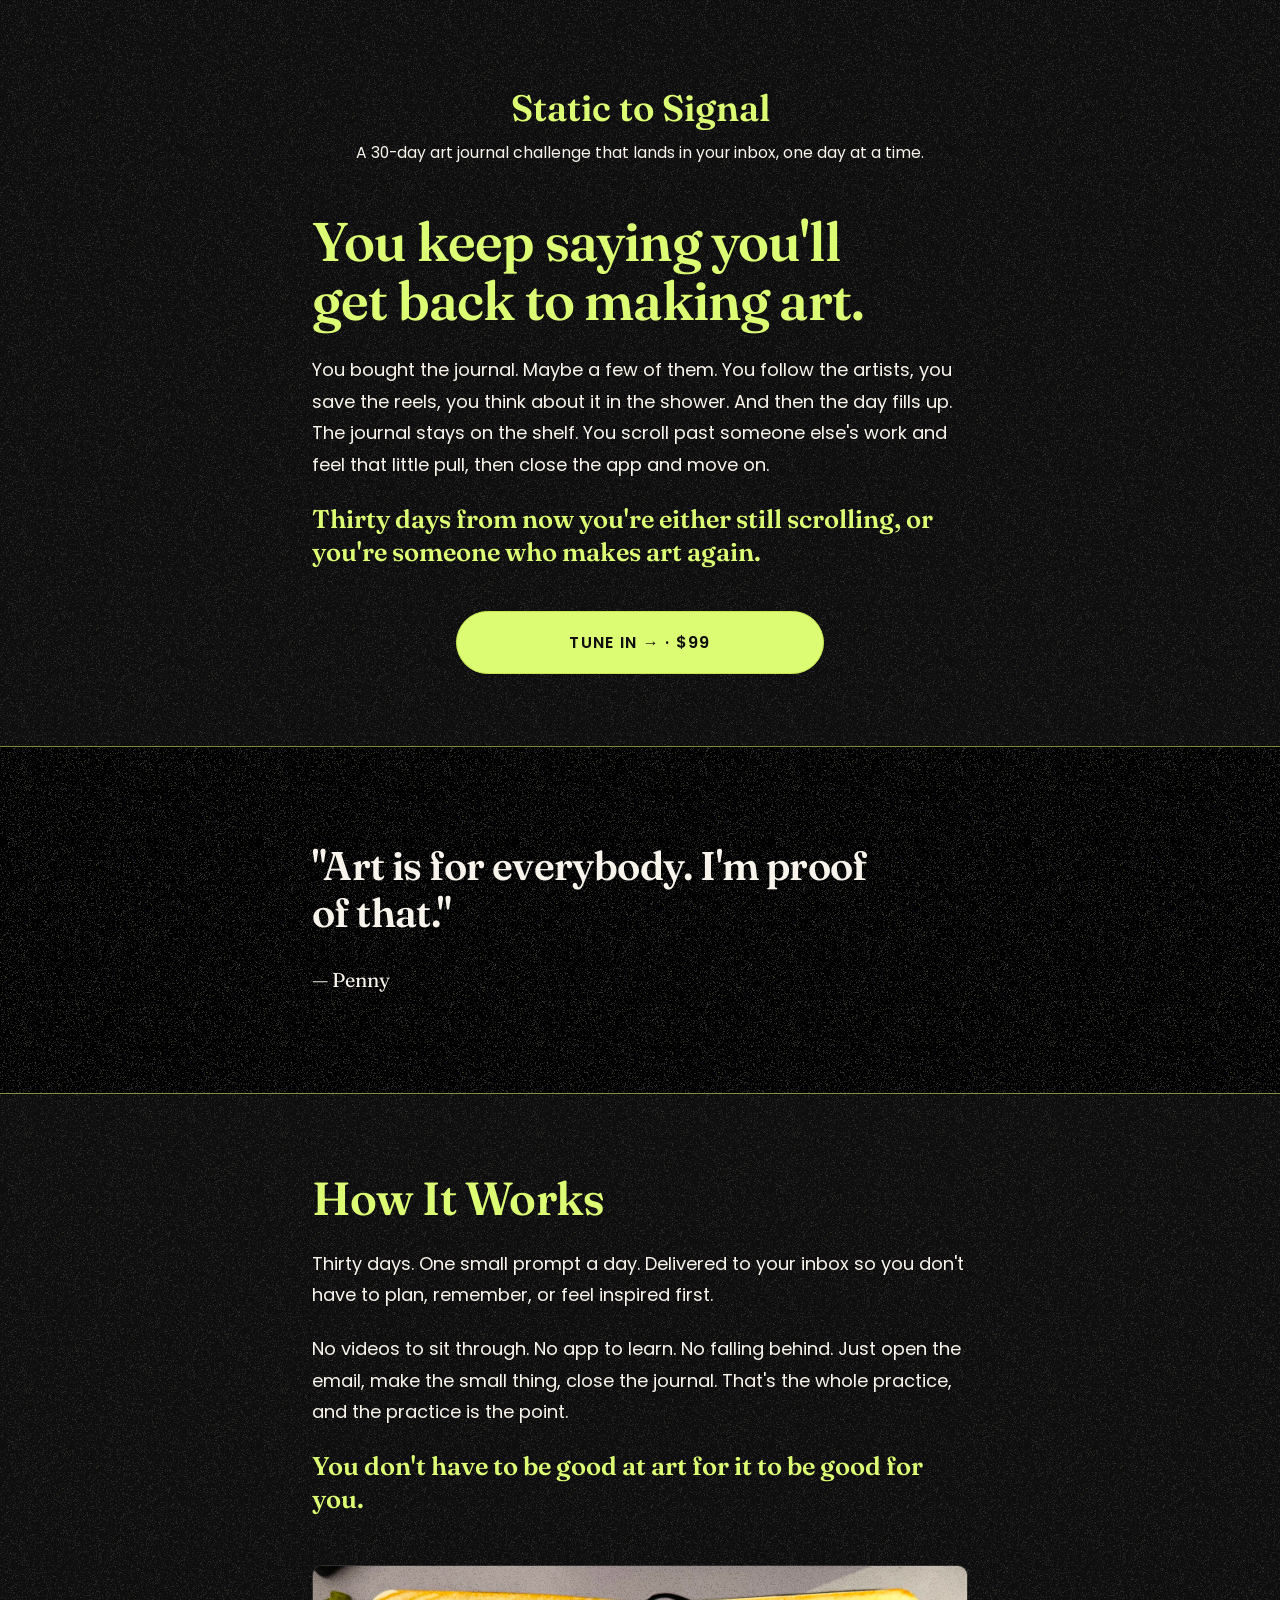
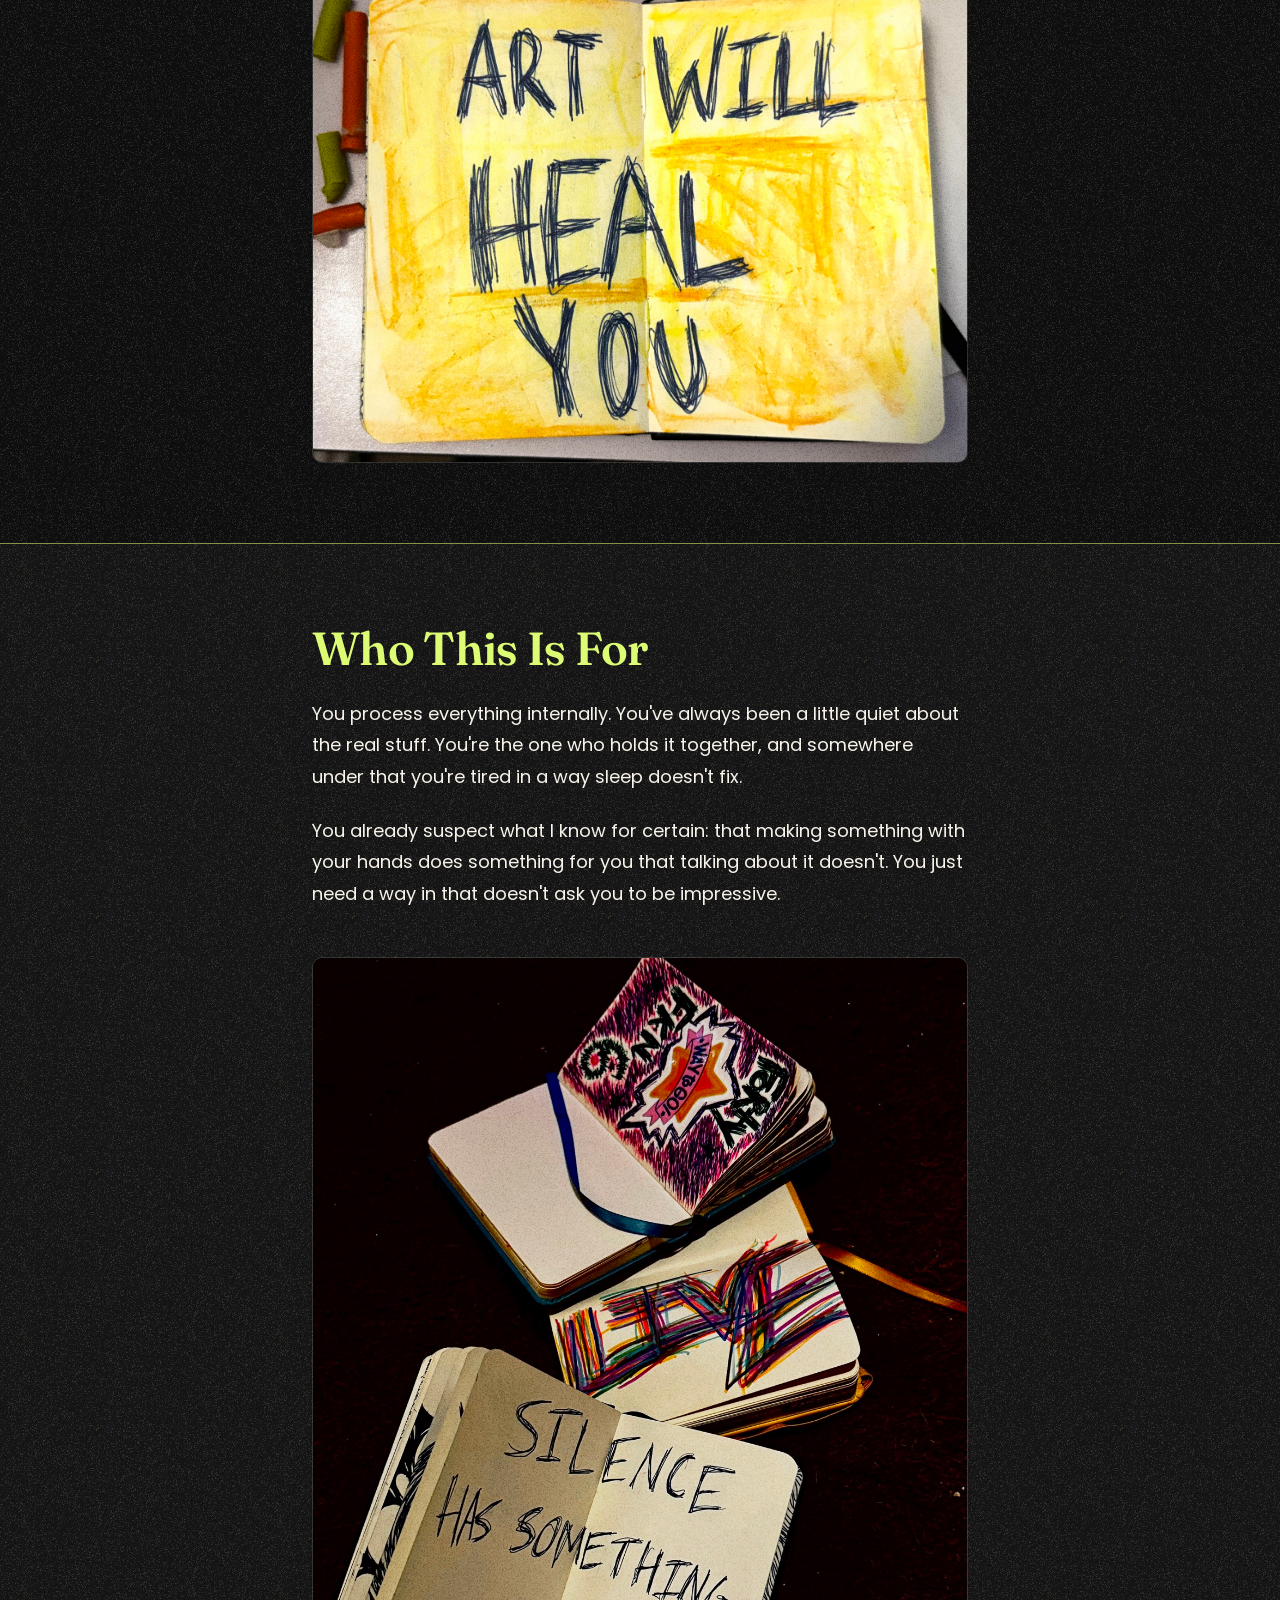
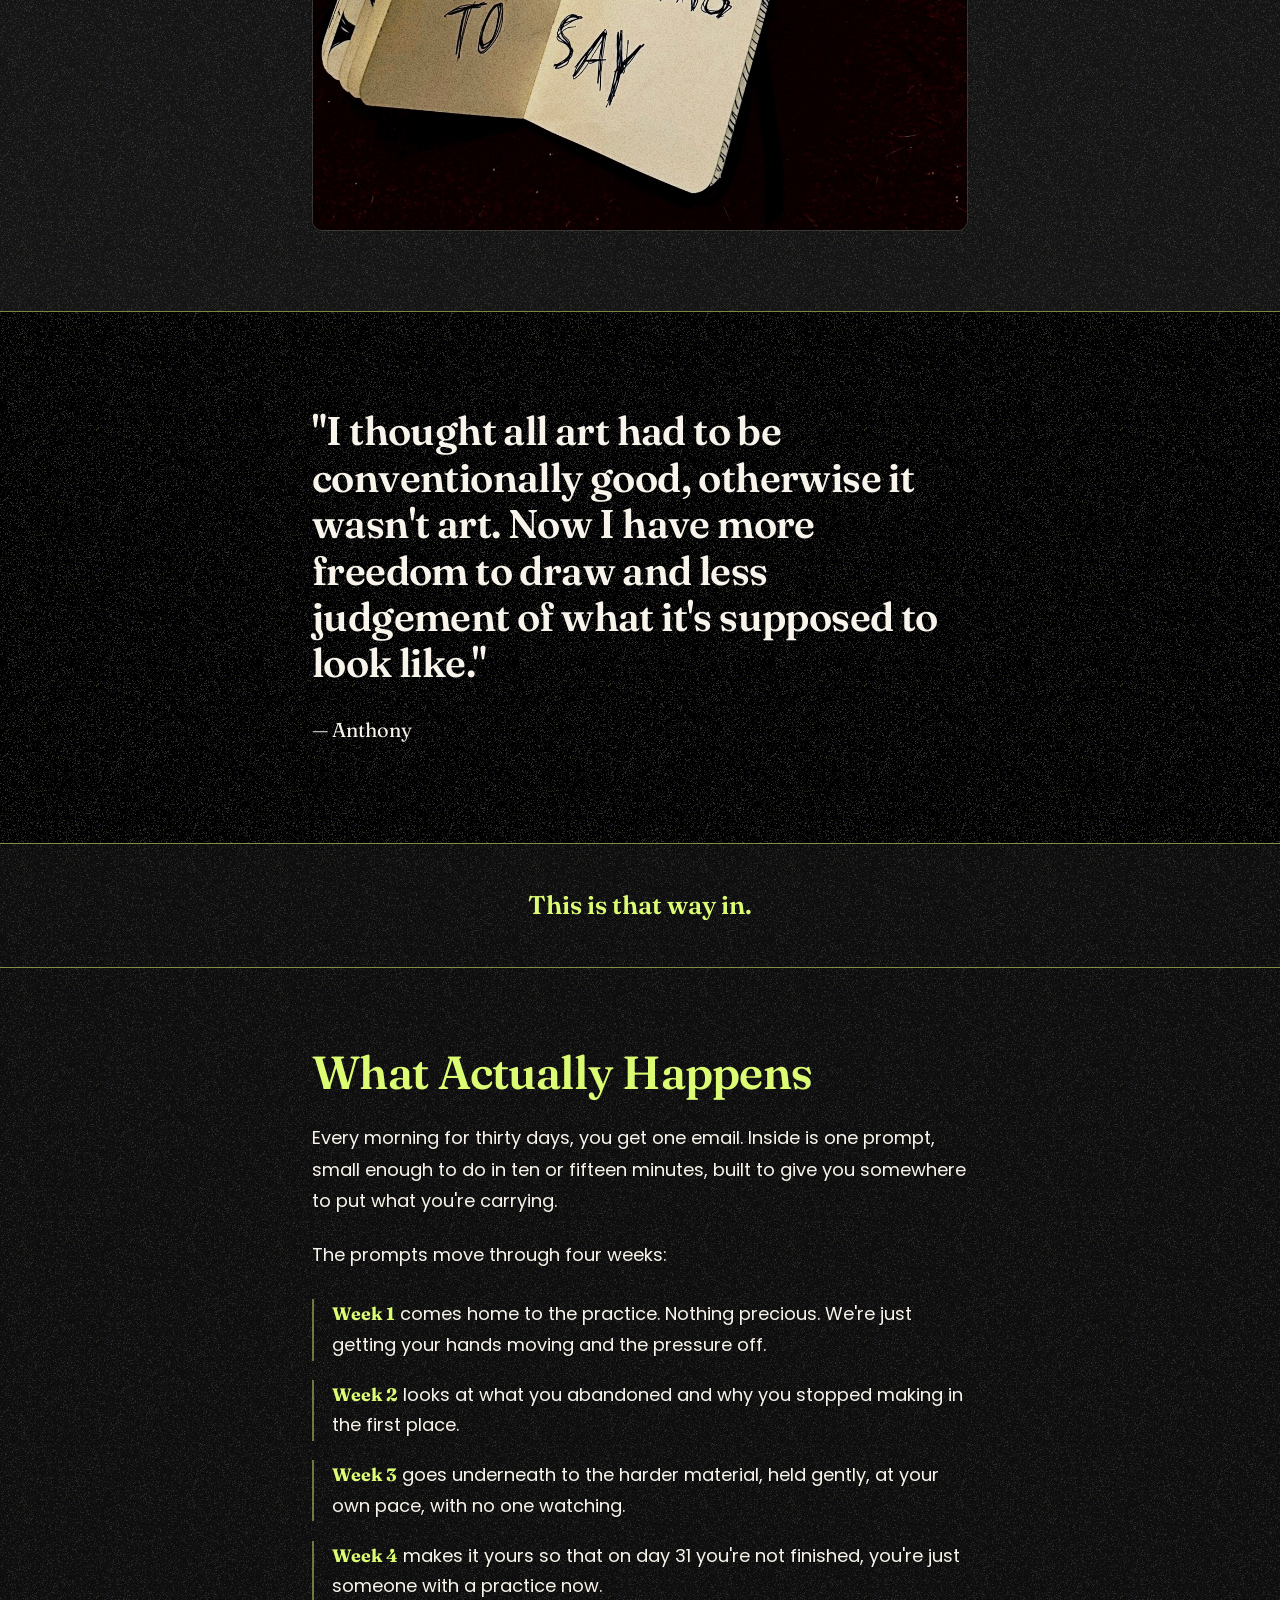
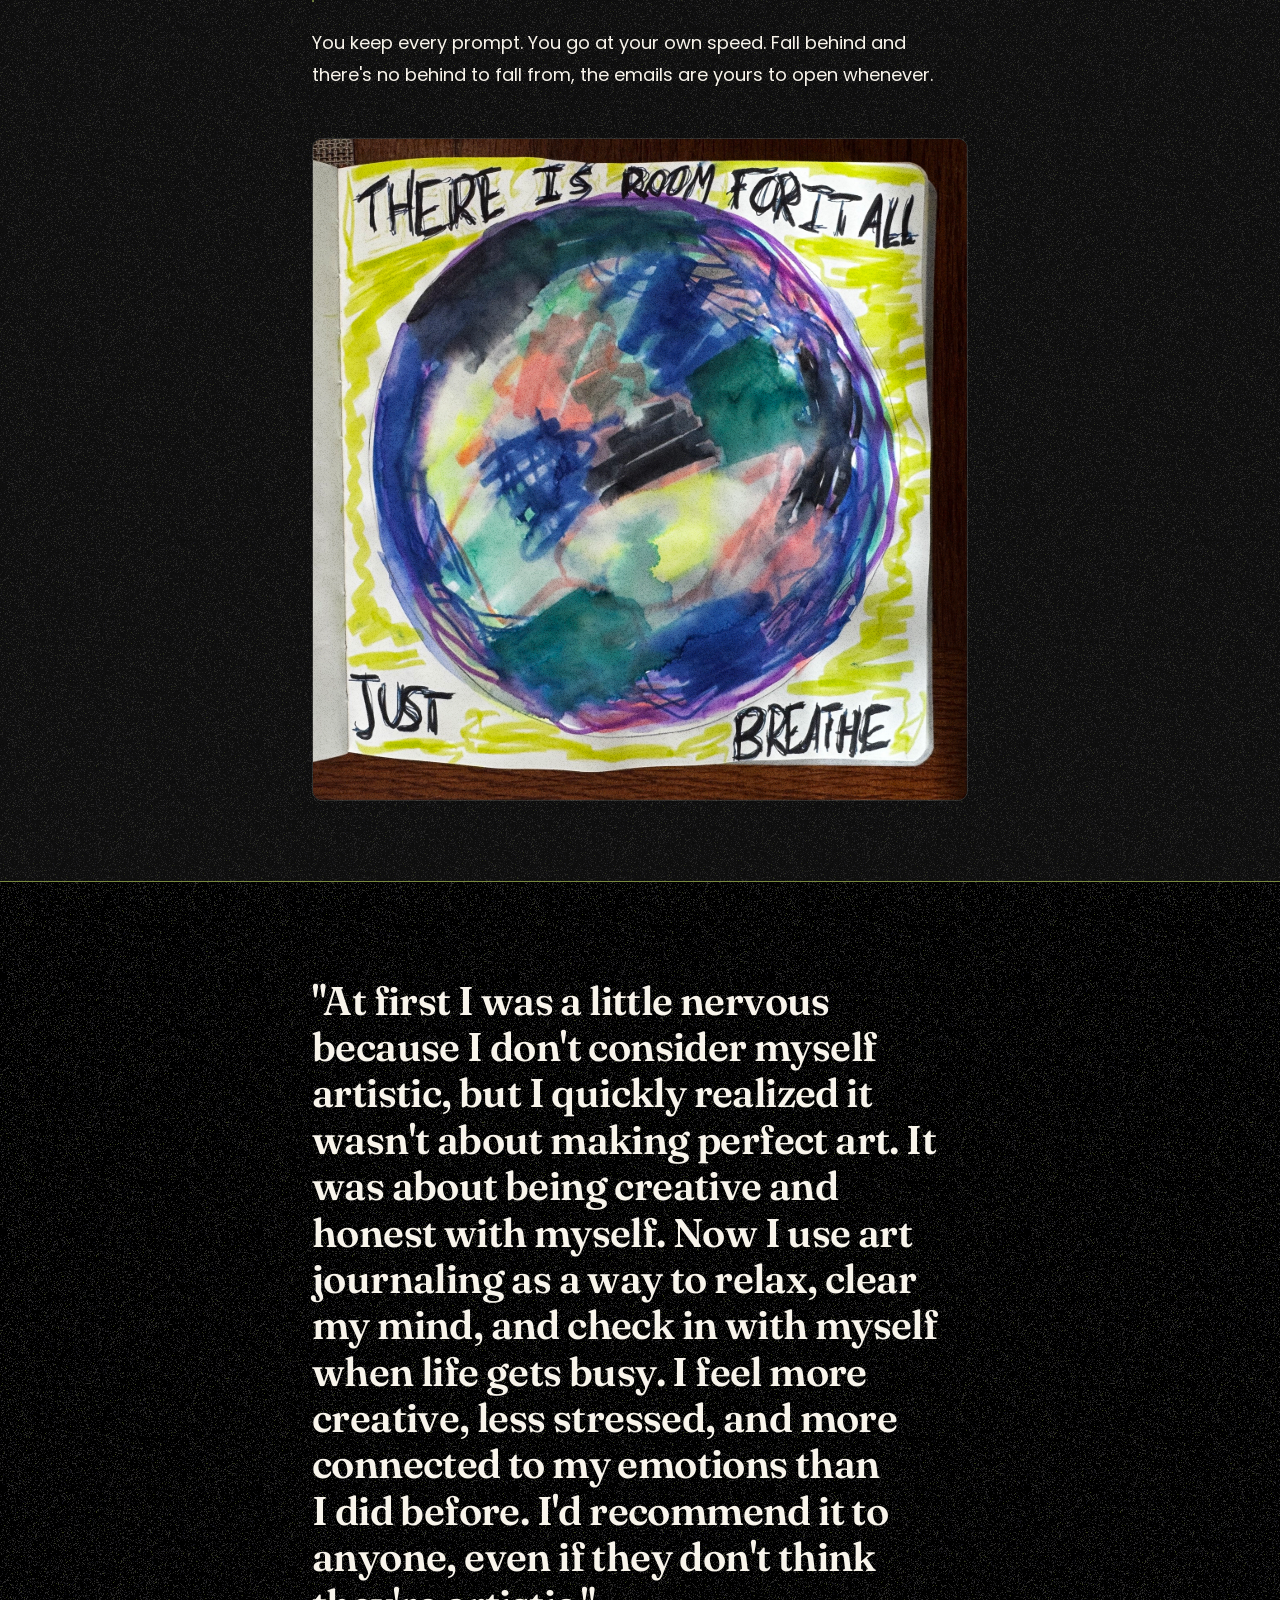
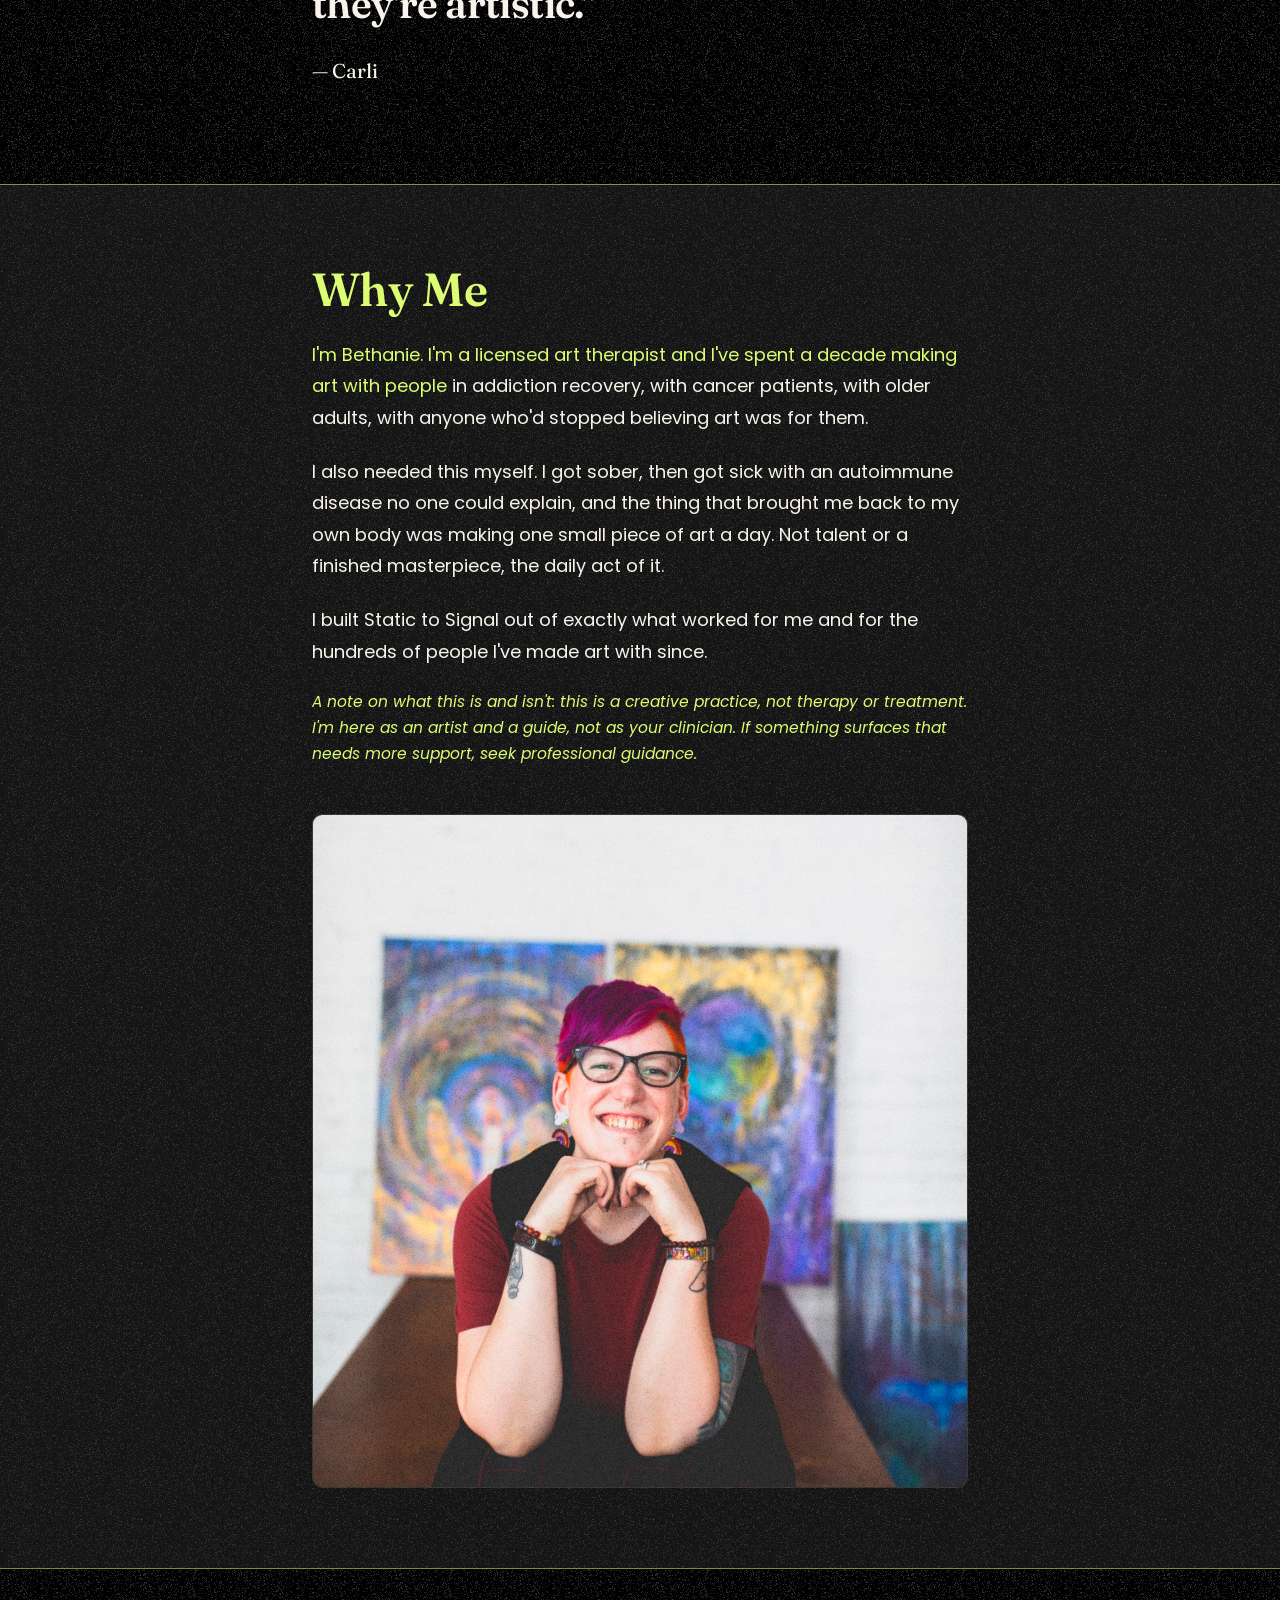
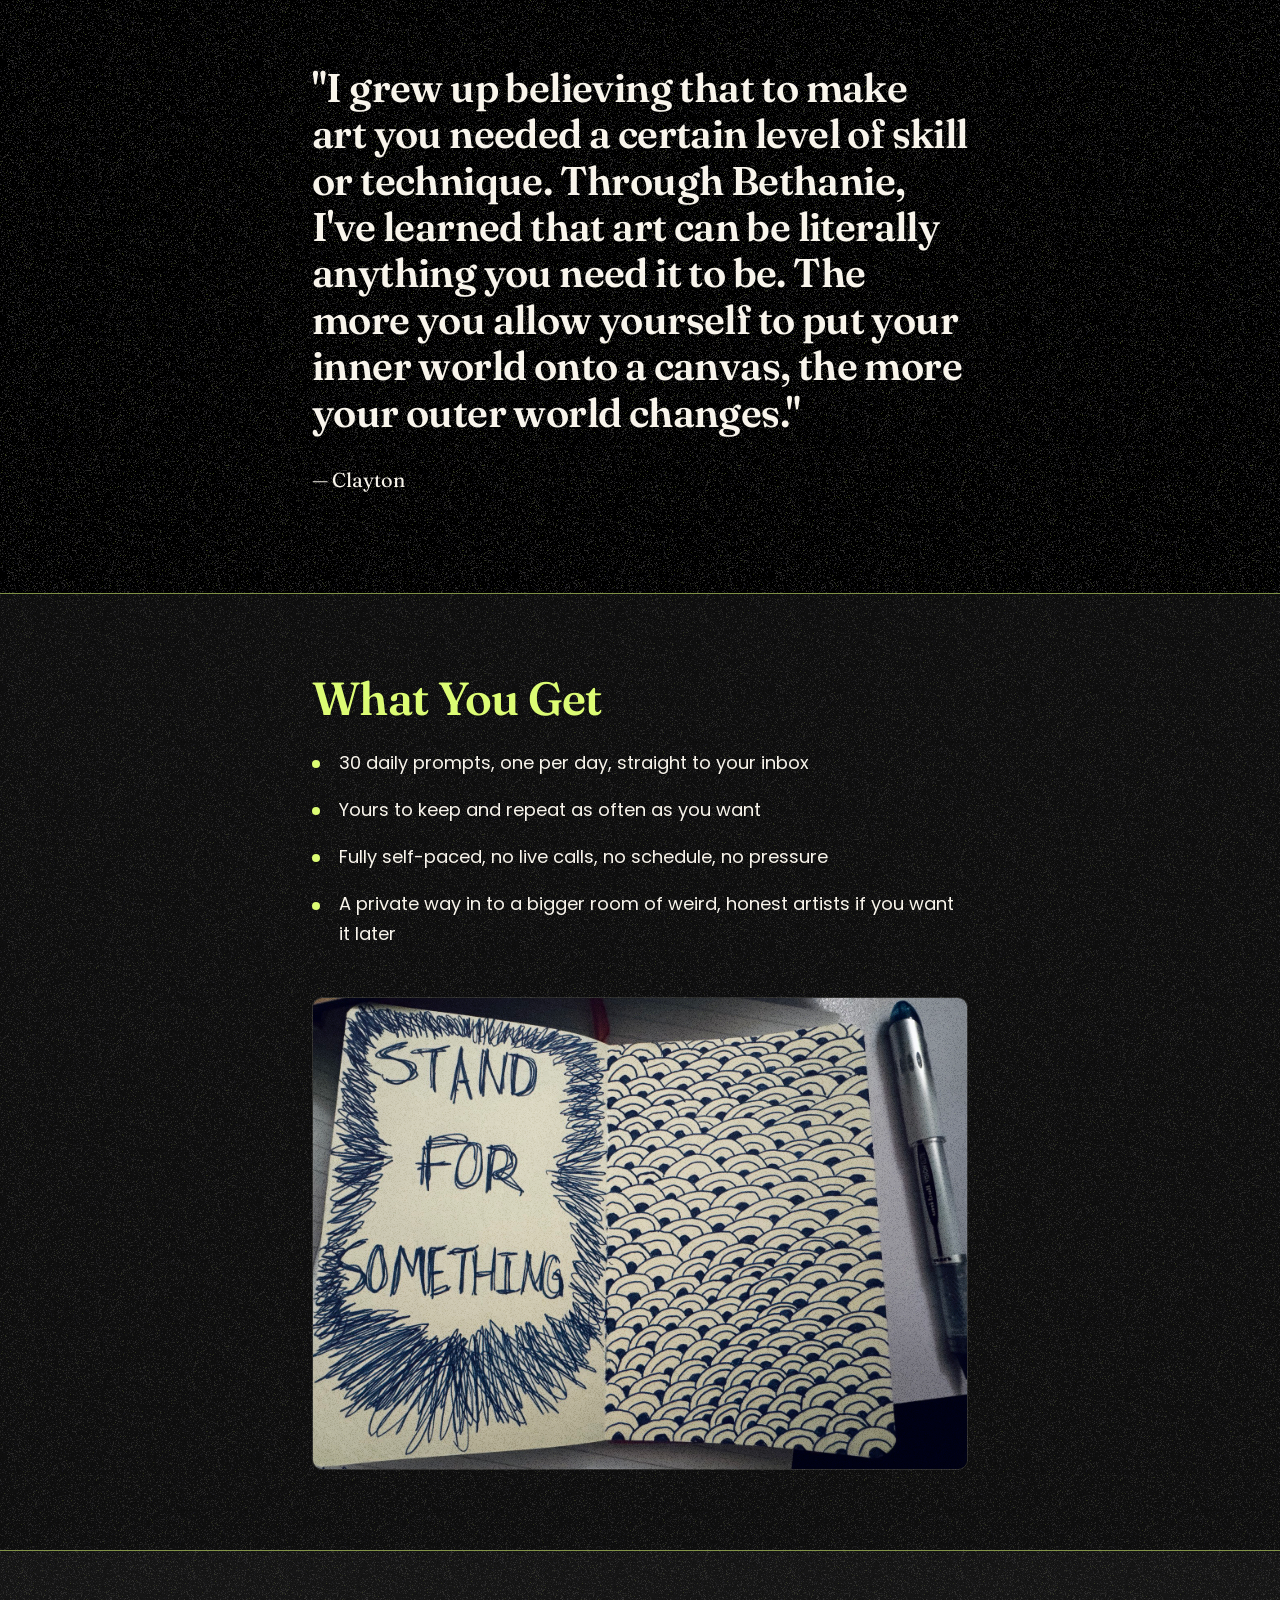
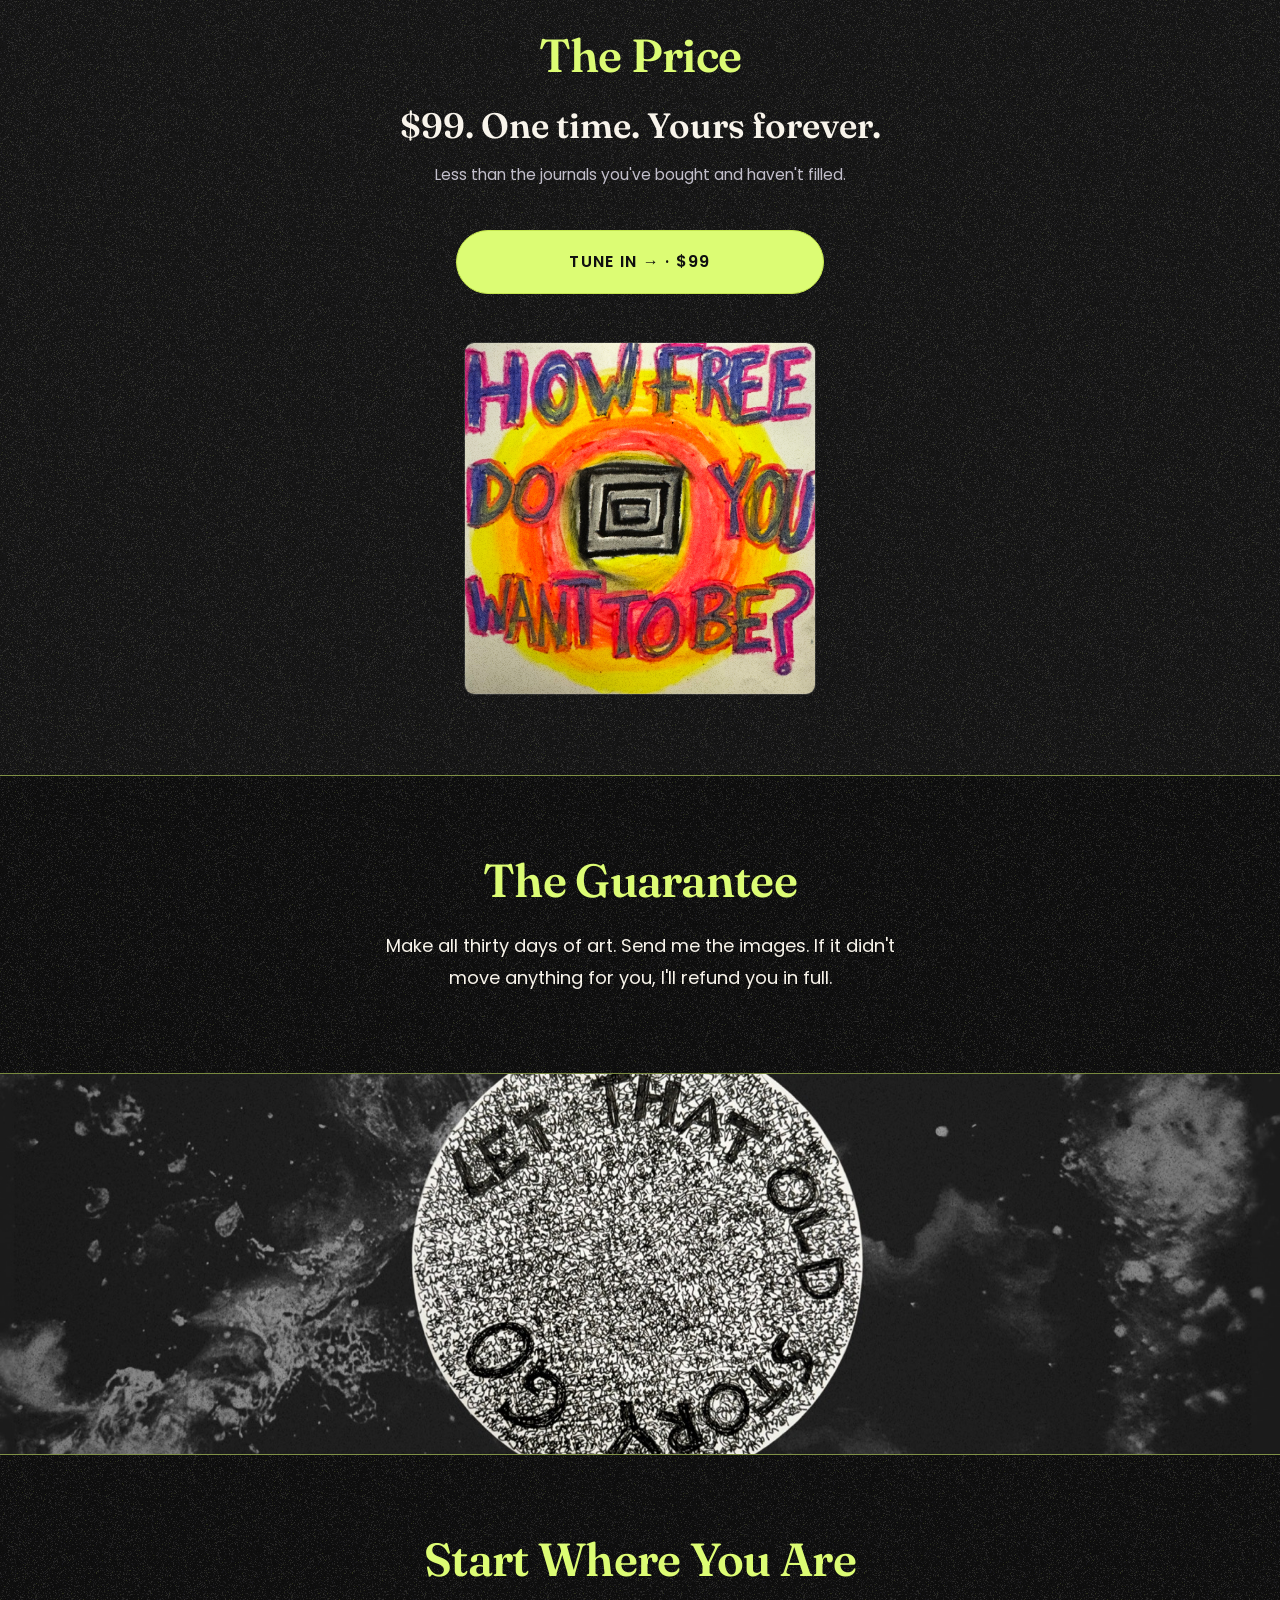
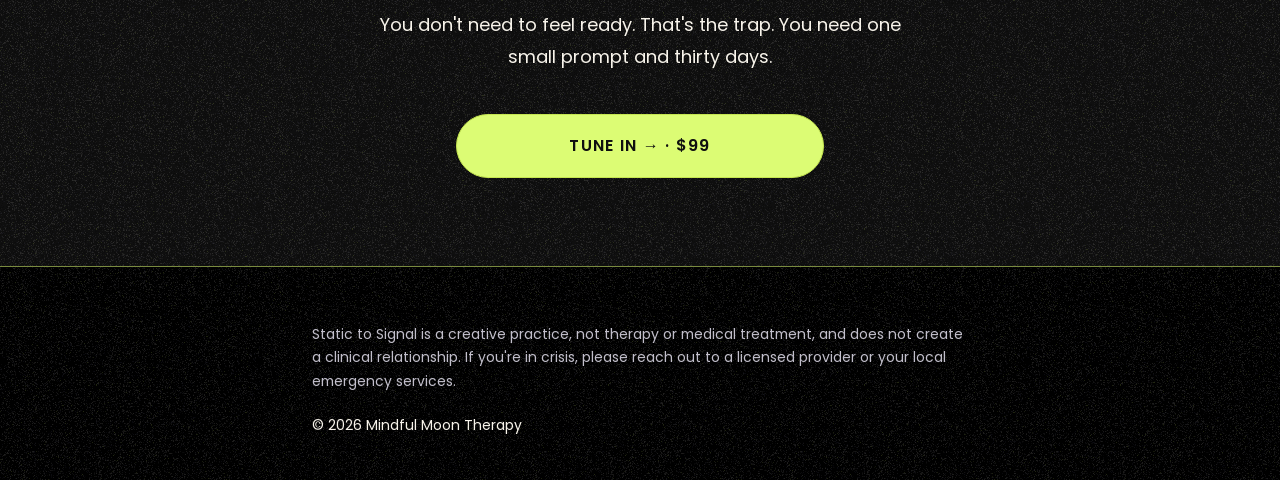
==== commit 7e6ff97a: "Redesign Static to Signal page to match new visual direction. Restyle of the existing page against t" ====
--- a/static-to-signal.html
+++ b/static-to-signal.html
@@ -8,235 +8,219 @@
   <link rel="icon" href="images/web/logo.png" />
 
   <meta property="og:title" content="Static to Signal — A 30-day art journal challenge" />
-  <meta property="og:description" content="A 30-day art journal challenge that lands in your inbox, one day at a time. This is the thing that gets you back." />
-  <meta property="og:image" content="images/static-to-signal/banner-your-art-matters.jpg" />
+  <meta property="og:description" content="Thirty days from now you're either still scrolling, or you're someone who makes art again." />
+  <meta property="og:image" content="images/static-to-signal/art-will-heal-you.jpg" />
   <meta property="og:type" content="website" />
 
-  <!-- Fonts: Anton (display headings + buttons) + Poppins (body) -->
+  <!-- Fonts: Fraunces (display serif) + Poppins (body) -->
   <link rel="preconnect" href="https://fonts.googleapis.com" />
   <link rel="preconnect" href="https://fonts.gstatic.com" crossorigin />
-  <link href="https://fonts.googleapis.com/css2?family=Anton&family=Poppins:wght@400;500;600&display=swap" rel="stylesheet" />
+  <link href="https://fonts.googleapis.com/css2?family=Fraunces:ital,opsz,wght@0,9..144,400;0,9..144,600;0,9..144,700;1,9..144,400&family=Poppins:wght@400;500;600&display=swap" rel="stylesheet" />
 
   <link rel="stylesheet" href="static-to-signal.css" />
 </head>
 <body>
 
-  <!-- The signature visual. Dense CRT static across the top of the page,
-       dissolving into clear navy as you scroll down into the reading.
-       Purely decorative, and it never sits behind body copy at a density
-       that hurts it. Holds still under prefers-reduced-motion. -->
-  <div class="static-field" aria-hidden="true"></div>
-
   <main>
 
     <!-- ==================== HERO ==================== -->
     <section class="hero">
       <div class="wrap">
-        <div class="hero__inner">
-          <p class="eyebrow">Static to Signal</p>
-          <p class="hero__sub">A 30-day art journal challenge that lands in your inbox, one day at a time.</p>
-          <h1>You keep saying you'll get back to making art.</h1>
-          <div class="hero__body">
-            <p>You bought the journal. Maybe a few of them. You follow the artists, you save the reels, you think about it in the shower. But you never actually sit down and do it. It stays on the someday list, a little heavier every time.</p>
-            <p class="emph">This is the thing that gets you back.</p>
-          </div>
-          <p class="hero__cta">
-            <a class="btn" href="https://buy.stripe.com/bJebJ219R7H284H9UUgMw00">Start Static to Signal — $99</a>
-          </p>
-        </div>
-
-        <blockquote class="pullquote">
+        <p class="eyebrow">Static to Signal</p>
+        <p class="hero__sub">A 30-day art journal challenge that lands in your inbox, one day at a time.</p>
+
+        <h1>You keep saying you'll get back to making art.</h1>
+        <div class="prose">
+          <p>You bought the journal. Maybe a few of them. You follow the artists, you save the reels, you think about it in the shower. And then the day fills up. The journal stays on the shelf. You scroll past someone else's work and feel that little pull, then close the app and move on.</p>
+          <p class="emph">Thirty days from now you're either still scrolling, or you're someone who makes art again.</p>
+        </div>
+
+        <p class="cta">
+          <a class="btn" href="https://buy.stripe.com/bJebJ219R7H284H9UUgMw00">Tune In → · $99</a>
+        </p>
+      </div>
+    </section>
+
+    <!-- ==================== BREAK: Penny ==================== -->
+    <section class="break">
+      <div class="wrap">
+        <blockquote>
           <p>"Art is for everybody. I'm proof of that."</p>
           <cite>— Penny</cite>
         </blockquote>
       </div>
     </section>
 
-    <!-- ==================== How it works ==================== -->
+    <!-- ==================== How It Works ==================== -->
     <section class="section">
-      <div class="wrap wrap--wide">
-        <div class="split">
-          <div class="split__body prose">
-            <h2>How it works</h2>
-            <p class="lead">Thirty days. One small prompt a day. Delivered to your inbox so you don't have to plan, remember, or feel inspired first.</p>
-            <p class="lead">No videos to sit through. No app to learn. No falling behind. Just open the email, make the small thing, close the journal.</p>
-            <p class="emph">You don't have to be good at art for it to be good for you.</p>
-          </div>
-          <div class="split__media">
-            <img src="images/static-to-signal/art-will-heal-you.jpg" width="1600" height="1214" loading="lazy" decoding="async"
-                 alt="An open art journal washed in yellow oil pastel, with the words ART WILL HEAL YOU scrawled across both pages in heavy dark pen." />
-          </div>
-        </div>
-      </div>
-    </section>
-
-    <!-- ==================== Who this is for ==================== -->
-    <section class="section section--alt">
-      <div class="wrap wrap--wide">
-        <div class="split split--reverse">
-          <div class="split__body prose">
-            <h2>Who this is for</h2>
-            <p class="lead">You process everything internally. You've always been a little quiet about the real stuff. You're the one who holds it together, and somewhere under that you're tired in a way sleep doesn't fix.</p>
-            <p class="lead">You already suspect what I know for certain: that making something with your hands does something for you that talking about it doesn't. You just need a way in that doesn't ask you to be impressive.</p>
-
-            <blockquote class="pullquote pullquote--inset">
-              <p>"I thought all art had to be conventionally good, otherwise it wasn't art. Now I have more freedom to draw and less judgement of what it's supposed to look like."</p>
-              <cite>— Anthony</cite>
-            </blockquote>
-
-            <p class="emph">This is that way in.</p>
-          </div>
-          <div class="split__media">
-            <img src="images/static-to-signal/silence-has-something-to-say.jpg" width="1200" height="1600" loading="lazy" decoding="async"
-                 alt="Three well-worn art journals on a dark surface. The open one is hand-lettered in thick black marker: Silence has something to say." />
-          </div>
-        </div>
-      </div>
-    </section>
-
-    <!-- ================= Banner: Your Art Matters ================= -->
-    <figure class="banner-band">
-      <img src="images/static-to-signal/banner-your-art-matters.jpg" width="1800" height="666" loading="lazy" decoding="async"
-           alt="A bright rainbow watercolour circle on a dark cosmic background, hand-lettered in blue with the words Your Art Matters." />
-    </figure>
-
-    <!-- ==================== What actually happens ==================== -->
+      <div class="wrap">
+        <h2>How It Works</h2>
+        <div class="prose">
+          <p>Thirty days. One small prompt a day. Delivered to your inbox so you don't have to plan, remember, or feel inspired first.</p>
+          <p>No videos to sit through. No app to learn. No falling behind. Just open the email, make the small thing, close the journal. That's the whole practice, and the practice is the point.</p>
+          <p class="emph">You don't have to be good at art for it to be good for you.</p>
+        </div>
+        <figure class="shot">
+          <img src="images/static-to-signal/art-will-heal-you.jpg" width="1600" height="1214" loading="lazy" decoding="async"
+               alt="An open art journal washed in yellow oil pastel, with the words ART WILL HEAL YOU scrawled across both pages in heavy dark pen." />
+        </figure>
+      </div>
+    </section>
+
+    <!-- ==================== Who This Is For ==================== -->
+    <section class="section section--lift">
+      <div class="wrap">
+        <h2>Who This Is For</h2>
+        <div class="prose">
+          <p>You process everything internally. You've always been a little quiet about the real stuff. You're the one who holds it together, and somewhere under that you're tired in a way sleep doesn't fix.</p>
+          <p>You already suspect what I know for certain: that making something with your hands does something for you that talking about it doesn't. You just need a way in that doesn't ask you to be impressive.</p>
+        </div>
+        <figure class="shot">
+          <img src="images/static-to-signal/silence-has-something-to-say.jpg" width="1200" height="1600" loading="lazy" decoding="async"
+               alt="Three well-worn art journals on a dark surface. The open one is hand-lettered in thick black marker: Silence has something to say." />
+        </figure>
+      </div>
+    </section>
+
+    <!-- ==================== BREAK: Anthony ==================== -->
+    <section class="break">
+      <div class="wrap">
+        <blockquote>
+          <p>"I thought all art had to be conventionally good, otherwise it wasn't art. Now I have more freedom to draw and less judgement of what it's supposed to look like."</p>
+          <cite>— Anthony</cite>
+        </blockquote>
+      </div>
+    </section>
+
+    <section class="section section--tight">
+      <div class="wrap">
+        <p class="statement">This is that way in.</p>
+      </div>
+    </section>
+
+    <!-- ==================== What Actually Happens ==================== -->
     <section class="section">
-      <div class="wrap wrap--wide">
-        <div class="split">
-          <div class="split__body prose">
-            <h2>What actually happens</h2>
-            <p class="lead">Every morning for thirty days, you get one email. Inside is one prompt, small enough to do in ten or fifteen minutes, built to give you somewhere to put what you're carrying.</p>
-            <p class="lead">The prompts move through four weeks:</p>
-
-            <ol class="weeks">
-              <li class="week">
-                <p class="week__label">Week 1</p>
-                <p>Comes home to the practice. Nothing precious. We're just getting your hands moving and the pressure off.</p>
-              </li>
-              <li class="week">
-                <p class="week__label">Week 2</p>
-                <p>Looks at what you abandoned and why you stopped making in the first place.</p>
-              </li>
-              <li class="week">
-                <p class="week__label">Week 3</p>
-                <p>Goes underneath to the harder material, held gently, at your own pace, with no one watching.</p>
-              </li>
-              <li class="week">
-                <p class="week__label">Week 4</p>
-                <p>Makes it yours so that on day 31 you're not finished, you're just someone with a practice now.</p>
-              </li>
-            </ol>
-
-            <div class="section-close">
-              <p>You keep every prompt. You go at your own speed. Fall behind and there's no behind to fall from, the emails are yours to open whenever.</p>
-            </div>
-
-            <blockquote class="pullquote pullquote--inset">
-              <p>"At first I was a little nervous because I don't consider myself artistic, but I quickly realized it wasn't about making perfect art. It was about being creative and honest with myself. Now I use art journaling as a way to relax, clear my mind, and check in with myself when life gets busy. I feel more creative, less stressed, and more connected to my emotions than I did before. I'd recommend it to anyone, even if they don't think they're artistic."</p>
-              <cite>— Carli</cite>
-            </blockquote>
-          </div>
-          <div class="split__media split__media--sticky">
-            <img src="images/static-to-signal/there-is-room-for-it-all.jpg" width="1585" height="1600" loading="lazy" decoding="async"
-                 alt="An art journal painting of a deep blue and green globe on a yellow scribbled background, lettered There is room for it all across the top, with Just breathe in the bottom corners." />
-          </div>
-        </div>
-      </div>
-    </section>
-
-    <!-- ==================== Why me ==================== -->
-    <section class="section section--alt">
-      <div class="wrap wrap--wide">
-        <div class="split split--reverse">
-          <div class="split__body prose">
-            <h2>Why me</h2>
-            <p class="lead">I'm Bethanie. I'm a licensed art therapist and I've spent a decade making art with people in addiction recovery, with cancer patients, with older adults, with anyone who'd stopped believing art was for them.</p>
-            <p class="lead">I also needed this myself. I got sober, then got sick with an autoimmune disease no one could explain, and the thing that brought me back to my own body was making one small piece of art a day. Not talent or a finished masterpiece, the daily act of it.</p>
-            <p class="lead">I built Static to Signal out of exactly what worked for me and for the hundreds of people I've made art with since.</p>
-
-            <p class="disclaimer-note">A note on what this is and isn't: this is a creative practice, not therapy or treatment. I'm here as an artist and a guide, not as your clinician. If something surfaces that needs more support, seek professional guidance.</p>
-
-            <blockquote class="pullquote pullquote--inset">
-              <p>"I grew up believing that to make art you needed a certain level of skill or technique. Through Bethanie, I've learned that art can be literally anything you need it to be. The more you allow yourself to put your inner world onto a canvas, the more your outer world changes."</p>
-              <cite>— Clayton</cite>
-            </blockquote>
-          </div>
-          <div class="split__media">
-            <img src="images/static-to-signal/bethanie-bright-portrait.jpg" width="1558" height="1600" loading="lazy" decoding="async"
-                 alt="Bethanie Bright resting her chin on her hands and smiling, with large colourful paintings on the white brick wall behind her." />
-          </div>
-        </div>
-      </div>
-    </section>
-
-    <!-- ==================== What you get ==================== -->
+      <div class="wrap">
+        <h2>What Actually Happens</h2>
+        <div class="prose">
+          <p>Every morning for thirty days, you get one email. Inside is one prompt, small enough to do in ten or fifteen minutes, built to give you somewhere to put what you're carrying.</p>
+          <p>The prompts move through four weeks:</p>
+        </div>
+
+        <ol class="weeks">
+          <li><span class="weeks__n">Week 1</span> comes home to the practice. Nothing precious. We're just getting your hands moving and the pressure off.</li>
+          <li><span class="weeks__n">Week 2</span> looks at what you abandoned and why you stopped making in the first place.</li>
+          <li><span class="weeks__n">Week 3</span> goes underneath to the harder material, held gently, at your own pace, with no one watching.</li>
+          <li><span class="weeks__n">Week 4</span> makes it yours so that on day 31 you're not finished, you're just someone with a practice now.</li>
+        </ol>
+
+        <div class="prose prose--after">
+          <p>You keep every prompt. You go at your own speed. Fall behind and there's no behind to fall from, the emails are yours to open whenever.</p>
+        </div>
+
+        <figure class="shot">
+          <img src="images/static-to-signal/there-is-room-for-it-all.jpg" width="1585" height="1600" loading="lazy" decoding="async"
+               alt="An art journal painting of a deep blue and green globe on a yellow scribbled background, lettered There is room for it all across the top, with Just breathe in the bottom corners." />
+        </figure>
+      </div>
+    </section>
+
+    <!-- ==================== BREAK: Carli ==================== -->
+    <section class="break">
+      <div class="wrap">
+        <blockquote>
+          <p>"At first I was a little nervous because I don't consider myself artistic, but I quickly realized it wasn't about making perfect art. It was about being creative and honest with myself. Now I use art journaling as a way to relax, clear my mind, and check in with myself when life gets busy. I feel more creative, less stressed, and more connected to my emotions than I did before. I'd recommend it to anyone, even if they don't think they're artistic."</p>
+          <cite>— Carli</cite>
+        </blockquote>
+      </div>
+    </section>
+
+    <!-- ==================== Why Me ==================== -->
+    <section class="section section--lift">
+      <div class="wrap">
+        <h2>Why Me</h2>
+        <div class="prose">
+          <p><span class="hl">I'm Bethanie. I'm a licensed art therapist and I've spent a decade making art with people</span> in addiction recovery, with cancer patients, with older adults, with anyone who'd stopped believing art was for them.</p>
+          <p>I also needed this myself. I got sober, then got sick with an autoimmune disease no one could explain, and the thing that brought me back to my own body was making one small piece of art a day. Not talent or a finished masterpiece, the daily act of it.</p>
+          <p>I built Static to Signal out of exactly what worked for me and for the hundreds of people I've made art with since.</p>
+          <p class="note">A note on what this is and isn't: this is a creative practice, not therapy or treatment. I'm here as an artist and a guide, not as your clinician. If something surfaces that needs more support, seek professional guidance.</p>
+        </div>
+        <figure class="shot">
+          <img src="images/static-to-signal/bethanie-bright-portrait.jpg" width="1558" height="1600" loading="lazy" decoding="async"
+               alt="Bethanie Bright resting her chin on her hands and smiling, with large colourful paintings on the white brick wall behind her." />
+        </figure>
+      </div>
+    </section>
+
+    <!-- ==================== BREAK: Clayton ==================== -->
+    <section class="break">
+      <div class="wrap">
+        <blockquote>
+          <p>"I grew up believing that to make art you needed a certain level of skill or technique. Through Bethanie, I've learned that art can be literally anything you need it to be. The more you allow yourself to put your inner world onto a canvas, the more your outer world changes."</p>
+          <cite>— Clayton</cite>
+        </blockquote>
+      </div>
+    </section>
+
+    <!-- ==================== What You Get ==================== -->
     <section class="section">
-      <div class="wrap wrap--wide">
-        <div class="split">
-          <div class="split__body prose">
-            <h2>What you get</h2>
-            <ul class="getlist">
-              <li>30 daily prompts, one per day, straight to your inbox</li>
-              <li>Yours to keep and repeat as often as you want</li>
-              <li>Fully self-paced, no live calls, no schedule, no pressure</li>
-              <li>A private way in to a bigger room of weird, honest artists if you want it later</li>
-            </ul>
-          </div>
-          <div class="split__media">
-            <img src="images/static-to-signal/stand-for-something.jpg" width="1600" height="1152" loading="lazy" decoding="async"
-                 alt="An open art journal. One page is densely scribbled in blue pen around the block-lettered words Stand for something. The facing page is filled edge to edge with a hand-drawn scallop pattern." />
-          </div>
-        </div>
-      </div>
-    </section>
-
-    <!-- ==================== The price ==================== -->
-    <section class="section section--alt">
-      <div class="wrap wrap--wide">
-        <div class="split split--reverse">
-          <div class="split__body">
-            <div class="offer">
-              <h2>The price</h2>
-              <p class="offer__price">$99. <span>One time. Yours forever.</span></p>
-              <p class="offer__note">Less than the journals you've bought and haven't filled.</p>
-
-              <p class="offer__cta">
-                <a class="btn" href="https://buy.stripe.com/bJebJ219R7H284H9UUgMw00">Start Static to Signal — $99</a>
-              </p>
-            </div>
-          </div>
-          <div class="split__media">
-            <img src="images/static-to-signal/how-free-do-you-want-to-be.jpg" width="1594" height="1600" loading="lazy" decoding="async"
-                 alt="A vivid oil pastel drawing of a glowing orange and yellow sun around a black concentric square, lettered How free do you want to be?" />
-          </div>
-        </div>
-      </div>
-    </section>
-
-    <!-- ==================== The guarantee ==================== -->
-    <section class="section">
-      <div class="wrap">
-        <div class="guarantee">
-          <h2>The guarantee</h2>
+      <div class="wrap">
+        <h2>What You Get</h2>
+        <ul class="getlist">
+          <li>30 daily prompts, one per day, straight to your inbox</li>
+          <li>Yours to keep and repeat as often as you want</li>
+          <li>Fully self-paced, no live calls, no schedule, no pressure</li>
+          <li>A private way in to a bigger room of weird, honest artists if you want it later</li>
+        </ul>
+        <figure class="shot">
+          <img src="images/static-to-signal/stand-for-something.jpg" width="1600" height="1152" loading="lazy" decoding="async"
+               alt="An open art journal. One page is densely scribbled in blue pen around the block-lettered words Stand for something. The facing page is filled edge to edge with a hand-drawn scallop pattern." />
+        </figure>
+      </div>
+    </section>
+
+    <!-- ==================== The Price ==================== -->
+    <section class="section section--lift section--center">
+      <div class="wrap">
+        <h2>The Price</h2>
+        <p class="price">$99. One time. Yours forever.</p>
+        <p class="price__note">Less than the journals you've bought and haven't filled.</p>
+        <p class="cta">
+          <a class="btn" href="https://buy.stripe.com/bJebJ219R7H284H9UUgMw00">Tune In → · $99</a>
+        </p>
+        <figure class="shot shot--narrow">
+          <img src="images/static-to-signal/how-free-do-you-want-to-be.jpg" width="1594" height="1600" loading="lazy" decoding="async"
+               alt="A vivid oil pastel drawing of a glowing orange and yellow sun around a black concentric square, lettered How free do you want to be?" />
+        </figure>
+      </div>
+    </section>
+
+    <!-- ==================== The Guarantee ==================== -->
+    <section class="section section--center">
+      <div class="wrap">
+        <h2>The Guarantee</h2>
+        <div class="prose prose--center">
           <p>Make all thirty days of art. Send me the images. If it didn't move anything for you, I'll refund you in full.</p>
         </div>
       </div>
     </section>
 
-    <!-- ============= Banner: Let That Old Story Go ============= -->
-    <figure class="banner-band">
+    <!-- ============= Full-bleed break: Let That Old Story Go ============= -->
+    <figure class="band">
       <img src="images/static-to-signal/banner-let-that-old-story-go.jpg" width="1800" height="666" loading="lazy" decoding="async"
            alt="A pale, grainy moon-like circle on a dark cosmic background, hand-lettered around its edge with the words Let that old story go." />
     </figure>
 
-    <!-- ==================== Start where you are ==================== -->
-    <section class="final">
-      <div class="wrap">
-        <h2>Start where you are</h2>
-        <p>Don't fall into the trap of waiting to feel ready. All you need is one small prompt and thirty days.</p>
-        <a class="btn" href="https://buy.stripe.com/bJebJ219R7H284H9UUgMw00">Start Static to Signal — $99</a>
-        <p class="final__closing">Thirty days from now, you'll either still be waiting, or you'll have a practice. Start today.</p>
+    <!-- ==================== Start Where You Are ==================== -->
+    <section class="section section--center closer">
+      <div class="wrap">
+        <h2>Start Where You Are</h2>
+        <div class="prose prose--center">
+          <p>You don't need to feel ready. That's the trap. You need one small prompt and thirty days.</p>
+        </div>
+        <p class="cta">
+          <a class="btn" href="https://buy.stripe.com/bJebJ219R7H284H9UUgMw00">Tune In → · $99</a>
+        </p>
       </div>
     </section>
 
--- a/static-to-signal.css
+++ b/static-to-signal.css
@@ -1,116 +1,44 @@
 /* =========================================================================
    Static to Signal — standalone landing page
-   Part of Mindful Moon Therapy, but self-contained: not linked from the
-   main site and NOT sharing styles.css. Palette re-declared below so this
-   page stands on its own.
+
+   Self-contained: not linked from the main site and NOT sharing styles.css,
+   so the palette and type scale are declared here in full.
 
    Palette:
-     #201d42  main background (deep navy)
-     #51507b  muted violet — borders and structural accents
-     #DCFC74  lime — reserved for buttons. Everything else that used to be
-              lime has been pulled back to cream or violet so the lime
-              reads as "this is the thing you click."
-     #c2bfcb  soft lavender-grey (secondary text on dark)
-     #f8f4eb  off-white (body text / light — used instead of pure white)
-     #000000  black
-
-   Type: Anton for headings and buttons (the closest free stand-in for
-   Gagalin — bold, condensed, poster-weight). Poppins for body copy.
-   Anton ships a single weight, so hierarchy comes from size and spacing.
+     #0f0f0f  page background (near black)
+     #161616  slight lift for alternating sections
+     #000000  the full-bleed pull-quote breaks
+     #DCFC74  lime — headings, emphasis, the note, buttons, hairlines
+     #f8f4eb  off-white — body copy and pull quotes
+     #c2bfcb  soft lavender-grey, secondary only
+
+   Type: Fraunces for headings, pull quotes and emphasis. Poppins for body.
    ========================================================================= */
 
 :root {
-  --bg:        #201d42;
-  /* The lifted panel tone. Mixed 35% from #201d42 toward the palette violet
-     #51507b, so the "other" background on the page is a branded violet
-     rather than a neutral grey. */
-  --bg-alt:    #312f56;
-  --accent:    #51507b;
+  --bg:        #0f0f0f;
+  --bg-lift:   #161616;
+  --black:     #000000;
   --lime:      #DCFC74;
-  --lime-deep: #c5e650;   /* hover — darker lime, not a different colour */
+  --lime-deep: #c5e650;
+  --cream:     #f8f4eb;
   --muted:     #c2bfcb;
-  --cream:     #f8f4eb;
-  --black:     #000000;
-
-  --maxw: 940px;   /* narrower measure — this is a long read, not a grid */
-  --wide: 1160px;
-  --radius: 14px;
-  --shadow: 0 18px 44px rgba(0, 0, 0, 0.4);
-
-  /* =======================================================================
-     VHS TEXTURE TOKENS
-
-     Grain is tinted to the off-white #f8f4eb inside the SVG filter rather
-     than left as raw greyscale turbulence, which would have rendered as
-     white. The feColorMatrix pins RGB to the cream and drives alpha from
-     the noise luminance, so the grain is cream-on-transparent.
-
-     Scanlines are always black at partial alpha — they only ever darken.
-     A lightening scanline would wash the navy toward grey and cost
-     contrast against the cream text.
-     ======================================================================= */
-  /* Four independent noise fields, each a different brand colour, each with
-     its own seed, frequency and tile size so they never line up into a
-     visible repeat. Stacked, they read as colour analog snow rather than
-     grey TV static.
-
-     Each filter drives alpha from the turbulence luminance through a steep
-     offset (the negative constant in the alpha row), which thresholds the
-     field into flecks instead of an even wash. The colour channels are
-     pinned to a fixed palette value, so a fleck is always exactly one of
-     the brand colours — nothing off-palette can appear. */
-
-  /* Cream — the base field, densest of the four. */
-  --noise-cream: url("data:image/svg+xml,%3Csvg xmlns='http://www.w3.org/2000/svg' width='170' height='170'%3E%3Cfilter id='a'%3E%3CfeTurbulence type='fractalNoise' baseFrequency='0.88' numOctaves='3' seed='3' stitchTiles='stitch'/%3E%3CfeColorMatrix type='matrix' values='0 0 0 0 0.973 0 0 0 0 0.957 0 0 0 0 0.922 0.30 0.30 0.10 0 -0.20'/%3E%3C/filter%3E%3Crect width='100%25' height='100%25' filter='url(%23a)'/%3E%3C/svg%3E");
-  /* Lavender-grey — mid-density, softens the cream. */
-  --noise-lav: url("data:image/svg+xml,%3Csvg xmlns='http://www.w3.org/2000/svg' width='210' height='210'%3E%3Cfilter id='b'%3E%3CfeTurbulence type='fractalNoise' baseFrequency='0.72' numOctaves='3' seed='11' stitchTiles='stitch'/%3E%3CfeColorMatrix type='matrix' values='0 0 0 0 0.761 0 0 0 0 0.749 0 0 0 0 0.796 0.40 0.40 0.14 0 -0.34'/%3E%3C/filter%3E%3Crect width='100%25' height='100%25' filter='url(%23b)'/%3E%3C/svg%3E");
-  /* Violet — sits close to the background, adds depth rather than sparkle. */
-  --noise-violet: url("data:image/svg+xml,%3Csvg xmlns='http://www.w3.org/2000/svg' width='190' height='190'%3E%3Cfilter id='c'%3E%3CfeTurbulence type='fractalNoise' baseFrequency='0.64' numOctaves='4' seed='19' stitchTiles='stitch'/%3E%3CfeColorMatrix type='matrix' values='0 0 0 0 0.318 0 0 0 0 0.314 0 0 0 0 0.482 0.45 0.45 0.15 0 -0.30'/%3E%3C/filter%3E%3Crect width='100%25' height='100%25' filter='url(%23c)'/%3E%3C/svg%3E");
-  /* Lime — the rarest field by a wide margin. This is the chroma spark that
-     stops the snow reading as grey; at this threshold only a few pixels per
-     tile survive, which is the intent. */
-  --noise-lime: url("data:image/svg+xml,%3Csvg xmlns='http://www.w3.org/2000/svg' width='150' height='150'%3E%3Cfilter id='d'%3E%3CfeTurbulence type='fractalNoise' baseFrequency='0.95' numOctaves='2' seed='5' stitchTiles='stitch'/%3E%3CfeColorMatrix type='matrix' values='0 0 0 0 0.863 0 0 0 0 0.988 0 0 0 0 0.455 0.55 0.55 0.18 0 -0.72'/%3E%3C/filter%3E%3Crect width='100%25' height='100%25' filter='url(%23d)'/%3E%3C/svg%3E");
-
-  /* Black — the field that makes the grain actually read.
-
-     Every other field here is lighter than the background, so on the near
-     black footer the noise pops and on the navy sections it barely
-     registers: all the flecks were pushing the same direction, and against
-     a mid tone there is very little room to push. Real analog noise varies
-     both ways. This field adds the dark half, so grain now reads as grain
-     on any background tone rather than only on the dark ones.
-
-     It also costs nothing in legibility — it only ever darkens, which is
-     the direction that helps light text. */
-  --noise-dark: url("data:image/svg+xml,%3Csvg xmlns='http://www.w3.org/2000/svg' width='160' height='160'%3E%3Cfilter id='f'%3E%3CfeTurbulence type='fractalNoise' baseFrequency='0.80' numOctaves='3' seed='31' stitchTiles='stitch'/%3E%3CfeColorMatrix type='matrix' values='0 0 0 0 0 0 0 0 0 0 0 0 0 0 0 0.48 0.48 0.16 0 -0.26'/%3E%3C/filter%3E%3Crect width='100%25' height='100%25' filter='url(%23f)'/%3E%3C/svg%3E");
-
-  /* The full stack, rarest colour on top. */
-  --noise: var(--noise-lime), var(--noise-violet), var(--noise-lav),
-           var(--noise-cream), var(--noise-dark);
-  --noise-size: 150px 150px, 190px 190px, 210px 210px, 170px 170px, 160px 160px;
-
-  /* Coarse version for image surfaces, where texture can be much heavier. */
-  --grain-coarse: url("data:image/svg+xml,%3Csvg xmlns='http://www.w3.org/2000/svg' width='220' height='220'%3E%3Cfilter id='e'%3E%3CfeTurbulence type='fractalNoise' baseFrequency='0.55' numOctaves='4' seed='23' stitchTiles='stitch'/%3E%3CfeColorMatrix type='matrix' values='0 0 0 0 0.973 0 0 0 0 0.957 0 0 0 0 0.922 0.5 0.4 0.1 0 0'/%3E%3C/filter%3E%3Crect width='100%25' height='100%25' filter='url(%23e)'/%3E%3C/svg%3E");
-
-  /* No scanline or banding tokens. Every repeating-line layer has been
-     removed from this page — off the artwork, off the banner bands, off
-     the section backgrounds and off the hero. A regular line screen reads
-     as corduroy rather than as analog noise, and over photographs it just
-     looked like the images had been striped. The texture is carried
-     entirely by the grain fields above. */
-
-  /* Chroma misregistration. Analog colour-under bleed is red/cyan by
-     nature, so these two sit outside the palette on purpose. They appear
-     only as sub-pixel fringing at low alpha, never as fills. */
-  --chroma-warm: rgba(255, 58, 58, 0.30);
-  --chroma-cool: rgba(58, 224, 255, 0.26);
-
-  /* Condensed grotesques as fallbacks so the poster proportions survive
-     if Anton hasn't loaded yet. */
-  --display: "Anton", "Haettenschweiler", "Arial Narrow Bold",
-             "Helvetica Neue Condensed", Impact, sans-serif;
+
+  --maxw: 40rem;    /* phone-first measure; this is a long read */
+  --radius: 10px;
+
+  --display: "Fraunces", "Iowan Old Style", Palatino, Georgia, serif;
   --sans: "Poppins", -apple-system, BlinkMacSystemFont, "Segoe UI", Roboto,
           Helvetica, Arial, sans-serif;
+
+  /* Film grain, baked to a 256px raster rather than generated with an SVG
+     filter. Live feTurbulence filters are evaluated at paint time, and iOS
+     Safari re-evaluates them per compositing tile on a tall element — each
+     tile lands on a different filter origin, which left a hard full-width
+     seam partway down long sections. A bitmap has nothing to re-evaluate,
+     so every tile is byte-identical and no seam can appear. The tile is
+     per-pixel noise, so it also repeats seamlessly by construction. */
+  --grain: url("images/static-to-signal/grain.png");
 }
 
 * { margin: 0; padding: 0; box-sizing: border-box; }
@@ -118,773 +46,383 @@
 html { scroll-behavior: smooth; }
 
 body {
-  position: relative;   /* containing block for the static field */
   background: var(--bg);
   color: var(--cream);
   font-family: var(--sans);
   font-size: 17px;
-  font-weight: 400;
-  line-height: 1.72;
+  line-height: 1.75;
   -webkit-font-smoothing: antialiased;
   text-rendering: optimizeLegibility;
   overflow-x: hidden;
-  /* Light text sitting over a noise field loses its edge where a bright
-     fleck lands against a glyph. A tight dark halo re-separates the
-     letterforms from whatever is behind them without altering the text
-     colour or the texture. Stacking already guarantees the noise is
-     behind; this is what makes it *read* as behind. */
-  text-shadow: 0 1px 2px rgba(0, 0, 0, 0.55);
-}
-
-/* height:auto is load-bearing — the images carry width/height attributes so
-   the browser can reserve space before they load, and without it they render
-   at their literal pixel height. */
+}
+
 img { max-width: 100%; height: auto; display: block; }
 
-a { color: var(--lime); text-decoration: none; }
-
-/* Anton is a single-weight display face. Its default tracking is tight for
-   a condensed poster face, so a touch of positive letter-spacing keeps long
-   headings from packing together. Sentence case, not caps — Anton is heavy
-   enough that a full-caps sentence turns into a wall. */
-h1, h2, h3 {
-  font-family: var(--display);
-  font-weight: 400;
-  line-height: 1.04;
-  letter-spacing: 0.005em;
-  /* Chroma misregistration plus tube bloom. This is a colour effect on the
-     glyphs themselves, not a texture laid over them — the letterforms stay
-     solid cream, so contrast is untouched. Offsets are sub-pixel at these
-     display sizes; anything larger starts to smear. */
-  text-shadow:
-    -0.018em 0 0 var(--chroma-warm),
-     0.018em 0 0 var(--chroma-cool),
-     0 0 0.42em rgba(248, 244, 235, 0.20);
-}
-
-.wrap { width: 100%; max-width: var(--maxw); margin: 0 auto; padding: 0 1.4rem; }
-.wrap--wide { max-width: var(--wide); }
-
-/* ---------- Eyebrow / small label ----------
-   Was lime; pulled back to cream so the buttons own the lime. */
-.eyebrow {
-  font-family: var(--sans);
-  text-transform: uppercase;
-  letter-spacing: 0.24em;
-  font-size: 0.72rem;
-  font-weight: 600;
-  color: var(--cream);
-}
-
-/* ---------- Buttons (Start Static to Signal — $99) ----------
-   Lime fill with navy text: 13.85:1, well clear of AA. Light text on this
-   lime would fail badly, so the dark text is not optional. */
-.btn {
-  display: inline-block;
-  font-family: var(--display);
-  font-weight: 400;
-  font-size: clamp(0.95rem, 2.2vw, 1.12rem);
-  text-transform: uppercase;
-  letter-spacing: 0.045em;
-  line-height: 1.15;
-  color: var(--bg);
-  background: var(--lime);
-  /* Dark-on-light: the body halo would only muddy the label here. */
-  text-shadow: none;
-  /* Slightly deeper lime edge so the button still has a defined shape
-     against the pale fill rather than floating. */
-  border: 1px solid var(--lime-deep);
-  padding: 0.95rem 2rem;
-  border-radius: 999px;
-  cursor: pointer;
-  text-align: center;
-  transition: transform 0.15s ease, background 0.2s ease,
-              border-color 0.2s ease, box-shadow 0.2s ease;
-}
-/* Tube bloom: a bright element on a CRT halates into the surrounding
-   phosphor. The button text stays flat navy on flat lime — the glow is
-   thrown outward, never across the label. */
-.btn {
-  box-shadow:
-    0 0 0 1px rgba(0, 0, 0, 0.35),
-    0 0 18px rgba(220, 252, 116, 0.30),
-    0 0 44px rgba(220, 252, 116, 0.14);
-}
-/* Hover darkens the lime rather than changing colour. Text stays navy. */
-.btn:hover {
-  background: var(--lime-deep);
-  border-color: var(--lime-deep);
-  transform: translateY(-2px);
-  box-shadow:
-    0 0 0 1px rgba(0, 0, 0, 0.35),
-    0 10px 26px rgba(197, 230, 80, 0.30),
-    0 0 26px rgba(197, 230, 80, 0.34),
-    0 0 56px rgba(197, 230, 80, 0.16);
-}
-.btn:active { transform: translateY(0); }
-
-/* Visible keyboard focus. Buttons need a cream ring — a lime ring on a lime
-   button is invisible. Other links keep the lime ring against the navy. */
-a:focus-visible,
-summary:focus-visible {
-  outline: 3px solid var(--lime);
-  outline-offset: 3px;
-  border-radius: 4px;
-}
-.btn:focus-visible {
-  outline: 3px solid var(--cream);
-  outline-offset: 3px;
-  border-radius: 999px;
-}
-
-/* =========================================================================
-   THE STATIC FIELD — the signature "static to signal" moment
-
-   One page-level field rather than a box inside the hero: the noise is
-   dense at the very top of the page and dissolves as you scroll down into
-   the reading, so the concept is the layout logic, not just a hero effect.
-
-   Three stacked layers:
-     base      — the CRT photograph, colour bleed and all
-     ::after   — fine SVG grain, the part that shimmers
-     ::before  — scanlines, clearing fastest of the three
-
-   All of it is decorative and aria-hidden in the markup. The mask takes it
-   to zero well before the body copy starts, so text never competes with it.
-   ========================================================================= */
-.static-field {
-  position: absolute;
-  top: 0;
-  left: 0;
-  right: 0;
-  height: 900px;          /* fixed, not vh — the falloff has to line up with
-                             where the copy starts, not with the window */
-  z-index: 0;
-  pointer-events: none;
-  overflow: hidden;
-  /* One pass of the CRT photograph across the top only — tiling it left a
-     visible seam. Its bottom edge lands where the mask has already faded it
-     out, and the grain layer carries the texture the rest of the way down. */
-  background-image: url("images/static-to-signal/static.png");
-  background-size: 100% 620px;
-  background-repeat: no-repeat;
-  background-position: center top;
-  opacity: 0.58;
-  /* Dense at the very top, effectively gone by the time the body copy
-     starts (~390px in), fully clear well before the first section. */
-  -webkit-mask-image: linear-gradient(to bottom,
-              rgba(0,0,0,1) 0%, rgba(0,0,0,0.70) 13%, rgba(0,0,0,0.26) 33%,
-              rgba(0,0,0,0.11) 47%, rgba(0,0,0,0.04) 71%, transparent 100%);
-          mask-image: linear-gradient(to bottom,
-              rgba(0,0,0,1) 0%, rgba(0,0,0,0.70) 13%, rgba(0,0,0,0.26) 33%,
-              rgba(0,0,0,0.11) 47%, rgba(0,0,0,0.04) 71%, transparent 100%);
-  /* The head drifting off the tape track — the whole field shears sideways
-     every few seconds, then re-locks. */
-  animation: vhs-tracking 9s steps(1, end) infinite;
-}
-/* Dense grain, flickering. Sits above the colour static but still behind
-   all copy, and the mask keeps it off the reading area entirely. */
-.static-field::after {
-  content: "";
-  position: absolute;
-  inset: -40%;
-  /* Was still pointing at --grain, which stopped existing when the noise was
-     rebuilt into separate colour fields. An invalid var() voids the whole
-     declaration, so this layer had been resolving to `none` and the hero
-     had quietly lost its grain. */
-  background-image: var(--grain-coarse), var(--noise);
-  background-size: 260px 260px, var(--noise-size);
-  opacity: 0.5;
-  animation: static-shimmer 0.55s steps(5) infinite,
-             vhs-flicker 3.4s steps(1, end) infinite;
-}
-/* The hero's scanline layer and the bright tape band that used to crawl
-   down through it are both gone. The band in particular read as a pale
-   stripe travelling across the page rather than as anything analog. */
-
-/* Tube curvature: the glass edge of the picture tube, on the hero backdrop
-   only. It darkens the extreme corners of the *background*, well outside
-   the text column, and never crosses the reading area. */
-.hero::after {
-  content: "";
-  position: absolute;
-  inset: 0;
-  z-index: 0;
-  pointer-events: none;
-  background:
-    radial-gradient(120% 100% at 50% 46%,
-      transparent 58%, rgba(0,0,0,0.30) 88%, rgba(0,0,0,0.55) 100%);
-  -webkit-mask-image: linear-gradient(to bottom, #000 0%, #000 55%, transparent 92%);
-          mask-image: linear-gradient(to bottom, #000 0%, #000 55%, transparent 92%);
-}
-
-/* The hero runs taller on wide screens, so the signal takes longer to clear. */
-@media (min-width: 720px) {
-  .static-field {
-    height: 1150px;
-    background-size: 100% 820px;
-  }
-}
-
-@keyframes static-shimmer {
-  0%   { transform: translate(0, 0); }
-  100% { transform: translate(-9px, 7px); }
-}
-
-/* Tracking loss. Holds locked most of the cycle, then shears and re-locks —
-   irregular on purpose, since a tape that glitched on a metronome would
-   read as digital rather than analog. */
-@keyframes vhs-tracking {
-  0%, 74%   { transform: translate3d(0, 0, 0) skewX(0deg); }
-  75%       { transform: translate3d(-1.1%, 0, 0) skewX(0.5deg); }
-  76%       { transform: translate3d(0.8%, 0, 0) skewX(-0.35deg); }
-  77%       { transform: translate3d(-0.35%, 0, 0) skewX(0.15deg); }
-  78%, 95%  { transform: translate3d(0, 0, 0) skewX(0deg); }
-  96%       { transform: translate3d(0.55%, 0, 0) skewX(-0.2deg); }
-  97%, 100% { transform: translate3d(0, 0, 0) skewX(0deg); }
-}
-
-/* Luminance instability — the picture breathing as the AGC hunts. */
-@keyframes vhs-flicker {
-  0%, 100% { opacity: 0.50; }
-  22%      { opacity: 0.41; }
-  46%      { opacity: 0.55; }
-  61%      { opacity: 0.44; }
-  79%      { opacity: 0.52; }
-}
-
-
-/* Everything real sits above the field. */
-main,
-.site-footer { position: relative; z-index: 1; }
-
-/* =========================================================================
-   SECTION TEXTURE
-
-   Every section carries grain and tape banding, so the analog surface runs
-   the whole length of the page rather than being a hero-only trick.
-
-   The ordering rule that makes this safe: texture is painted by the
-   section's own pseudo-elements at z-index 0 and 1, and the content
-   wrapper is lifted to z-index 2. Texture is therefore always *behind*
-   the copy and never laid over a glyph. Nothing textural is ever stacked
-   above the reading layer anywhere on this page.
+a { color: var(--lime); }
+
+.wrap {
+  width: 100%;
+  max-width: var(--maxw);
+  margin: 0 auto;
+  padding: 0 1.5rem;
+}
+
+/* =========================================================================
+   LAYER SCALE
+
+       0   grain
+      10   the reading layer — all text, always
+
+   Every section isolates, so these are scoped and no grain layer can ever
+   escape onto copy elsewhere. `position: relative` on the wrap is
+   load-bearing: z-index is ignored on a static element, so removing it
+   would silently drop text behind the texture.
    ========================================================================= */
 .hero,
 .section,
-.final,
+.break,
 .site-footer {
   position: relative;
   isolation: isolate;
 }
 
-/* -------------------------------------------------------------------------
-   THE LAYER SCALE
-
-   Explicit and page-wide, so this can't drift:
-
-       0   background texture (grain / noise fields)
-       1   tape banding and scanlines
-      10   the reading layer — all text, always
-
-   Every section sets `isolation: isolate`, so these numbers are scoped to
-   the section and no texture layer can ever escape its own section to land
-   on top of copy elsewhere. The gap between 1 and 10 is deliberate: any
-   texture layer added later has room to sit above the existing ones and
-   still be nowhere near the reading layer.
-
-   `position: relative` is load-bearing here — z-index is ignored on a
-   statically positioned element, so dropping it would silently drop the
-   text back into flow order behind the texture.
-   ------------------------------------------------------------------------- */
 .hero > .wrap,
 .section > .wrap,
-.final > .wrap,
+.break > .wrap,
 .site-footer > .wrap {
   position: relative;
   z-index: 10;
 }
 
-/* Grain across the whole section.
-
-   The grain is the one component that *lightens*, so it is the only one
-   that can cost contrast. It is therefore driven much harder than before
-   but masked along the vertical axis: full strength through the section's
-   top and bottom padding — which is empty by construction, and is exactly
-   where one background colour meets the next — and pulled back to roughly
-   a third of that through the middle band where the copy actually sits.
-
-   The effect is that the texture intensifies at every colour transition on
-   the page and steps out of the way of the reading, automatically, without
-   anything being positioned by hand. */
+/* Grain sits behind the copy at a flat opacity — no gradients, nothing for
+   a mobile browser to band. Lighter behind paragraphs, heavier on the
+   black break blocks where there is less text to protect. */
+.hero::before,
 .section::before,
-.final::before,
 .site-footer::before {
   content: "";
   position: absolute;
   inset: 0;
   z-index: 0;
   pointer-events: none;
-  background-image: var(--noise);
-  background-size: var(--noise-size);
-  /* 0.46 through the seam bands, 0.40 of that (0.184) through the middle.
-     Those two numbers are not taste — the noise stack was rasterised to a
-     canvas, composited over both background tones, and the single lightest
-     pixel it can produce was measured. 0.184 is the most the middle band
-     can carry while that worst-case pixel still clears AA against the
-     muted body colour. Behind copy this is about 45% more noise than the
-     previous build carried, while the banding that used to dominate has
-     been cut by more than half. */
-  /* The layer runs strong — 0.72 — and the mask does the protecting rather
-     than the opacity. In the open bands at the top and bottom of every
-     section the grain is at nearly full strength, which is the density the
-     footer was already getting and the rest of the page was not. Over the
-     reading area it drops to 0.28 of that.
-
-     The ramp reaches its low value by 70px, inside the section padding, so
-     the copy below it never sits on the strong part of the curve. */
-  opacity: 0.72;
-  -webkit-mask-image: linear-gradient(to bottom,
-      rgba(0,0,0,1) 0px, rgba(0,0,0,0.82) 24px, rgba(0,0,0,0.28) 70px,
-      rgba(0,0,0,0.28) calc(100% - 70px), rgba(0,0,0,0.82) calc(100% - 24px),
-      rgba(0,0,0,1) 100%);
-          mask-image: linear-gradient(to bottom,
-      rgba(0,0,0,1) 0px, rgba(0,0,0,0.82) 24px, rgba(0,0,0,0.28) 70px,
-      rgba(0,0,0,0.28) calc(100% - 70px), rgba(0,0,0,0.82) calc(100% - 24px),
-      rgba(0,0,0,1) 100%);
-}
-
-/* The section banding layer is gone. Grain alone now carries the texture on
-   flat backgrounds, which is what the footer had been doing all along and
-   the reason it was the only surface that read correctly. */
-
-/* No seam rule. The chroma splice that used to sit on each section join was
-   still a hard horizontal line drawn across the full width of the page, and
-   with the panel colours now easing in and out as gradients there is no
-   join left for it to mark. */
+  background-image: var(--grain);
+  background-size: 256px 256px;
+  opacity: 0.5;
+}
+
+/* =========================================================================
+   TYPE
+   ========================================================================= */
+h1, h2 {
+  font-family: var(--display);
+  font-weight: 600;
+  line-height: 1.08;
+  letter-spacing: -0.015em;
+  color: var(--lime);
+  text-wrap: balance;
+}
+
+h1 { font-size: clamp(2.3rem, 9vw, 3.4rem); }
+h2 { font-size: clamp(2rem, 8vw, 2.9rem); }
+
+.prose > p { margin-top: 1.4rem; }
+.prose > p:first-child { margin-top: 0; }
+.prose--after { margin-top: 1.6rem; }
+.prose--center { margin-inline: auto; }
+
+/* The lines the copy turns on. Serif and lime, so they read as a beat
+   rather than as another paragraph. */
+.emph,
+.statement {
+  font-family: var(--display);
+  font-weight: 600;
+  font-size: clamp(1.25rem, 5vw, 1.6rem);
+  line-height: 1.3;
+  color: var(--lime);
+}
+.statement { text-align: center; }
+
+/* Highlighted lead-in on the bio. Ends mid-sentence on purpose — it marks
+   the introduction, not the clause. */
+.hl { color: var(--lime); }
+
+/* The "what this is and isn't" note. */
+.note {
+  font-style: italic;
+  color: var(--lime);
+  font-size: 0.97rem;
+  line-height: 1.65;
+}
 
 /* =========================================================================
    HERO
    ========================================================================= */
-.hero {
+.hero { padding: clamp(3.2rem, 12vw, 5.5rem) 0 clamp(3rem, 10vw, 4.5rem); }
+
+.eyebrow {
+  font-family: var(--display);
+  font-weight: 600;
+  font-size: clamp(1.7rem, 7vw, 2.3rem);
+  line-height: 1.1;
+  color: var(--lime);
+  text-align: center;
+}
+.hero__sub {
+  margin-top: 0.7rem;
+  text-align: center;
+  color: var(--cream);
+  font-size: 0.98rem;
+  line-height: 1.6;
+}
+.hero h1 { margin-top: clamp(2rem, 8vw, 3rem); }
+.hero .prose { margin-top: 1.5rem; }
+
+/* =========================================================================
+   SECTIONS
+
+   A thin lime hairline marks each section edge, as in the mockup.
+   ========================================================================= */
+.section {
+  padding: clamp(3.2rem, 11vw, 5rem) 0;
+  border-top: 1px solid rgba(220, 252, 116, 0.55);
+}
+.section--lift { background: var(--bg-lift); }
+.section--center { text-align: center; }
+.section--center .prose { max-width: 34rem; }
+.section--tight { padding: clamp(2rem, 7vw, 2.8rem) 0; }
+
+.section h2 + .prose,
+.section h2 + .getlist,
+.section h2 + .price { margin-top: 1.5rem; }
+
+/* =========================================================================
+   PULL-QUOTE BREAKS
+
+   Full-bleed, pure black, and the only place the grain is allowed to be
+   loud. These carry the section rhythm in place of decorative banners.
+   ========================================================================= */
+.break {
+  background: var(--black);
+  border-top: 1px solid rgba(220, 252, 116, 0.55);
+  padding: clamp(3.5rem, 13vw, 6rem) 0;
+}
+.break::before {
+  content: "";
+  position: absolute;
+  inset: 0;
+  z-index: 0;
+  pointer-events: none;
+  background-image: var(--grain);
+  background-size: 256px 256px;
+  opacity: 0.85;
+  animation: grain-drift 8s steps(6, end) infinite;
+}
+.break blockquote p {
+  font-family: var(--display);
+  font-weight: 600;
+  font-size: clamp(1.7rem, 7.2vw, 2.5rem);
+  line-height: 1.16;
+  letter-spacing: -0.015em;
+  color: var(--cream);
+  text-wrap: pretty;
+}
+.break cite {
+  display: block;
+  margin-top: 1.6rem;
+  font-family: var(--display);
+  font-style: normal;
+  font-size: clamp(1.05rem, 4vw, 1.25rem);
+  color: var(--cream);
+}
+
+/* A slow crawl across the grain tile. Texture only — it never touches the
+   copy, which sits ten layers above it. */
+@keyframes grain-drift {
+  0%   { background-position: 0 0; }
+  100% { background-position: 256px 128px; }
+}
+
+/* =========================================================================
+   BUTTONS
+   ========================================================================= */
+.cta { margin-top: clamp(2rem, 8vw, 2.6rem); }
+
+.btn {
+  display: block;
+  width: 100%;
+  max-width: 23rem;
+  margin-inline: auto;
+  font-family: var(--sans);
+  font-weight: 600;
+  font-size: 1rem;
+  letter-spacing: 0.08em;
+  text-transform: uppercase;
+  text-align: center;
+  text-decoration: none;
+  /* Near-black on lime: 15.5:1. Light text on this lime would fail badly,
+     so the dark label is not optional. */
+  color: var(--bg);
+  background: var(--lime);
+  border: 1px solid var(--lime-deep);
+  padding: 1.05rem 1.6rem;
+  border-radius: 999px;
+  cursor: pointer;
+  transition: transform 0.15s ease, background 0.2s ease,
+              border-color 0.2s ease, box-shadow 0.2s ease;
+}
+/* Hover darkens the lime rather than changing colour. */
+.btn:hover {
+  background: var(--lime-deep);
+  border-color: var(--lime-deep);
+  transform: translateY(-2px);
+  box-shadow: 0 10px 30px rgba(197, 230, 80, 0.22);
+}
+.btn:active { transform: translateY(0); }
+
+/* Visible keyboard focus. Buttons take a cream ring — a lime ring on a
+   lime button is invisible. Links elsewhere keep the lime ring. */
+a:focus-visible {
+  outline: 3px solid var(--lime);
+  outline-offset: 3px;
+  border-radius: 4px;
+}
+.btn:focus-visible {
+  outline: 3px solid var(--cream);
+  outline-offset: 3px;
+  border-radius: 999px;
+}
+
+/* =========================================================================
+   WEEKS
+   ========================================================================= */
+.weeks {
+  list-style: none;
+  margin-top: 1.8rem;
+  display: grid;
+  gap: 1.2rem;
+}
+.weeks li {
+  padding-left: 1.1rem;
+  border-left: 2px solid rgba(220, 252, 116, 0.45);
+  line-height: 1.7;
+}
+.weeks__n {
+  font-family: var(--display);
+  font-weight: 700;
+  color: var(--lime);
+}
+
+/* =========================================================================
+   WHAT YOU GET
+   ========================================================================= */
+.getlist {
+  list-style: none;
+  display: grid;
+  gap: 1.1rem;
+  margin-top: 1.6rem;
+}
+.getlist li {
   position: relative;
-  padding: clamp(4.5rem, 12vw, 8rem) 0 clamp(2.8rem, 7vw, 4.5rem);
-}
-
-.hero__inner { max-width: 34rem; }
-/* Subheadline sits between the brand label and the headline, quieter
-   than both. */
-.hero__sub {
-  font-family: var(--sans);
-  font-size: clamp(1rem, 2.4vw, 1.12rem);
-  line-height: 1.55;
+  padding-left: 1.7rem;
+  line-height: 1.65;
+}
+.getlist li::before {
+  content: "";
+  position: absolute;
+  left: 0;
+  top: 0.68em;
+  width: 0.5rem;
+  height: 0.5rem;
+  border-radius: 50%;
+  background: var(--lime);
+}
+
+/* =========================================================================
+   PRICE
+   ========================================================================= */
+.price {
+  font-family: var(--display);
+  font-weight: 600;
+  font-size: clamp(1.7rem, 6.5vw, 2.2rem);
+  line-height: 1.2;
+  color: var(--cream);
+}
+.price__note {
+  margin-top: 0.9rem;
   color: var(--muted);
-  max-width: 30rem;
-  margin-top: 0.9rem;
-}
-.hero h1 {
-  font-size: clamp(2.5rem, 7vw, 4.3rem);
-  line-height: 1.03;
-  margin-top: 1.1rem;
-  text-wrap: balance;
-}
-.hero__body { color: var(--muted); }
-.hero__body p { margin-top: 1.2rem; }
-.hero__body p:first-child { margin-top: 1.6rem; }
-.hero__cta { margin-top: 2.2rem; }
-
-/* =========================================================================
-   PULL QUOTES
-   ========================================================================= */
-.pullquote {
-  max-width: 40rem;
-  margin: 2.6rem auto 0;
-  text-align: center;
-  border: 0;
-}
-/* Poppins italic, not Anton: Anton has no true italic, so the browser would
-   synthesise a slanted version of a heavy condensed face — and at quote size
-   a wall of Anton competes with the headings. */
-.pullquote p {
-  font-family: var(--sans);
-  font-style: italic;
-  font-weight: 400;
-  font-size: clamp(1.15rem, 2.9vw, 1.55rem);
-  line-height: 1.5;
-  color: var(--cream);
-}
-.pullquote cite {
-  display: block;
-  margin-top: 1rem;
-  font-family: var(--display);
-  font-style: normal;
-  font-size: 0.9rem;
-  letter-spacing: 0.1em;
-  text-transform: uppercase;
-  color: var(--muted);
-}
-/* Inline pull quote within a section flow */
-.pullquote--inset { margin-top: 2.4rem; }
-
-/* The hero quote belongs to the hero's left-hand column. Centred across the
-   full wrap it drifted off on its own, disconnected from the copy above it. */
-.hero .pullquote {
-  max-width: 34rem;
-  margin: 2.8rem 0 0;
-  text-align: left;
-}
-
-/* =========================================================================
-   SECTIONS
-   ========================================================================= */
-.section { padding: clamp(2.8rem, 7vw, 5rem) 0; }
-/* The lifted panel is a gradient, not a fill.
-
-   Previously this was a solid colour with a short ramp painted over each
-   end, which still left the ramp itself as a locatable band. Here the panel
-   colour only ever exists as a gradient stop: it starts at zero opacity
-   against the base navy, reaches full strength 26% into the section and
-   holds through the middle, then returns to zero. There is no flat region
-   meeting a non-flat one, so there is no edge to find at any scroll
-   position — including partway through a long quote.
-
-   Percentages rather than pixels, so short and tall sections both ramp
-   across a proportional distance instead of short ones ramping the whole
-   way through their own text. */
-.section--alt {
-  position: relative;
-  background-image: linear-gradient(to bottom,
-      rgba(49, 47, 86, 0)    0%,
-      rgba(49, 47, 86, 0.55) 12%,
-      rgba(49, 47, 86, 1)    26%,
-      rgba(49, 47, 86, 1)    74%,
-      rgba(49, 47, 86, 0.55) 88%,
-      rgba(49, 47, 86, 0)    100%);
-}
-.section h2 {
-  font-size: clamp(1.9rem, 4.6vw, 2.9rem);
-  text-wrap: balance;
-}
-.section h2 + p { margin-top: 1.2rem; }
-.prose > p { margin-top: 1.15rem; }
-.prose > p:first-child { margin-top: 0; }
-.prose .lead { color: var(--muted); }
-/* The punch line at the end of a section, now carrying the lime. These are
-   the three moments the copy actually turns — "This is the thing that gets
-   you back", "You don't have to be good at art for it to be good for you",
-   "This is that way in" — so they are the natural place for the accent to
-   appear in text. Three instances across the page keeps it an accent.
-   Standalone, not scoped to .prose — the hero body uses it too. */
-.emph {
-  color: var(--lime);
-  font-weight: 500;
-  font-size: 1.08em;
-  line-height: 1.5;
-}
-
-/* The "what this is and isn't" note in the bio — deliberately quieter than
-   the copy around it, but not hidden. */
-.disclaimer-note {
-  margin-top: 1.6rem;
-  padding-left: 1.1rem;
-  border-left: 2px solid var(--accent);
-  color: var(--muted);
-  font-size: 0.94rem;
-  line-height: 1.65;
-}
-
-/* Two-column split (text + artwork) */
-.split {
-  display: grid;
-  grid-template-columns: 1fr;
-  gap: clamp(1.6rem, 5vw, 3rem);
-  align-items: center;
-}
-/* -------------------------------------------------------------------------
-   Artwork as a CRT screen.
-
-   Images carry no text, so this is where the aesthetic is pushed hardest:
-   tight scanlines, coarse grain, chroma misregistration on the left and
-   right edges, tube curvature and an edge vignette. The vignette is scoped
-   to the image surface only — it never runs across the page.
-   ------------------------------------------------------------------------- */
-.split__media {
+  font-size: 0.97rem;
+}
+
+/* =========================================================================
+   IMAGES
+   ========================================================================= */
+.shot {
+  margin-top: clamp(2.2rem, 8vw, 3rem);
   position: relative;
   isolation: isolate;
   border-radius: var(--radius);
   overflow: hidden;
-  box-shadow: var(--shadow);
-}
-.split__media img {
-  width: 100%;
-  border-radius: 0;
-  box-shadow: none;
-  /* Analog colour-under: chroma resolution far below luma, so the picture
-     is slightly soft and oversaturated compared to the source. */
-  filter: saturate(1.16) contrast(1.05) brightness(0.97);
-}
-/* Grain over the picture — no scanlines. Striping a photograph reads as the
-   image being damaged rather than as an analog surface, so the artwork now
-   gets grain only.
-
-   soft-light, not overlay. Overlay's response depends on the luminance of
-   what is underneath it: on the near-black banner photographs it behaved,
-   but over bright artwork it drove everything to the top of the curve and
-   flattened whole images into grey plates. soft-light is the gentler
-   curve — it holds both ends, so dark banners keep their blacks and light
-   artwork keeps its colour, and the texture reads either way. */
-.split__media::before {
+  border: 1px solid rgba(248, 244, 235, 0.14);
+}
+.shot--narrow { max-width: 22rem; margin-inline: auto; }
+.shot img { width: 100%; }
+/* A little grain over the artwork so it sits in the same world as the page.
+   soft-light rather than normal: cream grain composited normally hazes the
+   blacks toward grey, and over bright artwork a harder curve blows it out. */
+.shot::after {
   content: "";
   position: absolute;
   inset: 0;
   z-index: 1;
   pointer-events: none;
-  background-image: var(--grain-coarse);
-  background-size: 220px 220px;
+  background-image: var(--grain);
+  background-size: 256px 256px;
   mix-blend-mode: soft-light;
-  opacity: 0.85;
-}
-/* Tube curvature, edge chroma bleed and the glass vignette. */
-.split__media::after {
-  content: "";
-  position: absolute;
-  inset: 0;
-  z-index: 2;
-  pointer-events: none;
-  border-radius: var(--radius);
-  background:
-    radial-gradient(120% 130% at 50% 44%,
-      transparent 54%, rgba(0,0,0,0.34) 86%, rgba(0,0,0,0.62) 100%);
-  box-shadow:
-    inset  2px 0 0 var(--chroma-warm),
-    inset -2px 0 0 var(--chroma-cool),
-    inset  0 0 26px rgba(0, 0, 0, 0.45);
-}
-
-.split__body h2 { margin-bottom: 1.2rem; }
-
-/* =========================================================================
-   BANNER BANDS (the wide "cosmic circle" graphics)
-   ========================================================================= */
-/* Full-bleed, text-free, and therefore the heaviest surfaces on the page:
-   dense scanlines, coarse grain, chroma split at both edges and a tear
-   that rips across the picture on a long cycle. */
-.banner-band {
-  padding: 0;
+  opacity: 0.7;
+}
+
+/* Full-bleed band */
+.band {
+  position: relative;
   background: var(--black);
-  position: relative;
-  isolation: isolate;
-  overflow: hidden;
-}
-.banner-band img {
+  border-top: 1px solid rgba(220, 252, 116, 0.55);
+}
+.band img {
   width: 100%;
-  max-height: 340px;
+  max-height: 300px;
   object-fit: cover;
-  filter: saturate(1.2) contrast(1.08) brightness(0.95);
-}
-/* Grain only, no scanlines — same treatment as the artwork frames. */
-.banner-band::before {
-  content: "";
-  position: absolute;
-  inset: 0;
-  z-index: 1;
-  pointer-events: none;
-  background-image: var(--grain-coarse);
-  background-size: 230px 230px;
-  /* Same curve as the artwork frames — see .split__media::before. */
-  mix-blend-mode: soft-light;
-  opacity: 0.95;
-}
-/* The tear that used to sweep down these bands is gone along with the hero's
-   crawling band — both read as a pale stripe travelling across the page
-   rather than as anything analog. The bands keep their grain and their
-   chroma edges, and hold still. */
-
-/* =========================================================================
-   WEEKS (Thirty prompts, in an order that matters)
-   ========================================================================= */
-/* An ordered list, because the order genuinely is the point — the numbering
-   is carried by the "Week 1/2/3/4" labels, so the markers are hidden
-   rather than duplicated. */
-.weeks { list-style: none; display: grid; gap: 1.1rem; margin-top: 2rem; }
-.week {
-  background: var(--bg);
-  border: 1px solid rgba(194, 191, 203, 0.18);
-  border-left: 3px solid var(--accent);
-  border-radius: var(--radius);
-  padding: 1.4rem 1.6rem;
-}
-.section--alt .week { background: var(--bg-alt); }
-/* Anton at small size, cream rather than lime. */
-.week__label {
-  font-family: var(--display);
-  text-transform: uppercase;
-  letter-spacing: 0.08em;
-  font-size: 1.05rem;
-  color: var(--cream);
-  margin-bottom: 0.3rem;
-}
-.week p { color: var(--muted); }
-.section-close { margin-top: 2rem; }
-.section-close p { margin-top: 1.1rem; color: var(--muted); }
-
-/* =========================================================================
-   OFFER (The practice)
-   ========================================================================= */
-.offer {
-  background: var(--bg-alt);
-  border: 1px solid rgba(194, 191, 203, 0.2);
-  border-radius: var(--radius);
-  padding: clamp(1.8rem, 5vw, 3rem);
-  max-width: 40rem;
-  margin: 0 auto;
-  text-align: center;
-}
-.offer h2 { font-size: clamp(1.8rem, 4.4vw, 2.6rem); }
-/* Cream, not lime — the lime button sits directly beneath this, and two
-   lime elements stacked cancel each other out. */
-.offer__price {
-  font-family: var(--display);
-  font-size: clamp(2.6rem, 8vw, 3.6rem);
-  color: var(--cream);
-  line-height: 1;
-  margin: 1.1rem 0 0.2rem;
-}
-.offer__price span {
-  font-family: var(--sans);
-  font-size: 0.95rem;
-  letter-spacing: 0.06em;
-  color: var(--muted);
-  display: block;
-  margin-top: 0.5rem;
-}
-.offer__note {
-  margin-top: 1.2rem;
-  color: var(--muted);
-  font-size: 0.96rem;
-}
-.offer__cta { margin-top: 1.8rem; }
-
-/* =========================================================================
-   WHAT YOU GET (bulleted list)
-   ========================================================================= */
-.getlist {
-  list-style: none;
-  display: grid;
-  gap: 0.95rem;
-  margin-top: 1.6rem;
-}
-.getlist li {
-  position: relative;
-  padding-left: 1.9rem;
-  color: var(--cream);
-}
-/* Violet dot rather than lime — small repeated marks in lime would dilute
-   the buttons. */
-.getlist li::before {
-  content: "";
-  position: absolute;
-  left: 0;
-  top: 0.62em;
-  width: 0.62rem;
-  height: 0.62rem;
-  border-radius: 50%;
-  background: var(--accent);
-  border: 1px solid rgba(194, 191, 203, 0.45);
-}
-
-/* =========================================================================
-   GUARANTEE
-   ========================================================================= */
-.guarantee {
-  max-width: 34rem;
-  margin: 0 auto;
-  text-align: center;
-}
-.guarantee p { color: var(--muted); margin-top: 1.1rem; }
-.guarantee p:first-of-type { color: var(--cream); }
-
-/* =========================================================================
-   FINAL CTA
-   ========================================================================= */
-.final {
-  text-align: center;
-  padding: clamp(3.5rem, 9vw, 6rem) 0;
-  background: var(--bg-alt);
-}
-.final h2 { font-size: clamp(2rem, 5.2vw, 3.2rem); text-wrap: balance; }
-.final p { color: var(--muted); margin: 1.1rem 0 2rem; }
-/* The last line on the page, sitting below the button. Cream rather than
-   muted — it is the closing statement, not supporting copy. */
-.final__closing {
-  margin: 2.4rem auto 0;
-  max-width: 34rem;
-  color: var(--cream);
-  text-wrap: balance;
-}
-
-/* =========================================================================
-   FOOTER
-   ========================================================================= */
+}
+
+/* =========================================================================
+   CLOSER + FOOTER
+   ========================================================================= */
+.closer { padding-bottom: clamp(3.5rem, 12vw, 5.5rem); }
+
 .site-footer {
   background: var(--black);
-  color: var(--muted);
-  padding: clamp(2.4rem, 6vw, 3.5rem) 0 2.4rem;
-  font-family: var(--sans);
-  font-size: 0.88rem;
+  border-top: 1px solid rgba(220, 252, 116, 0.55);
+  padding: clamp(2.6rem, 9vw, 3.5rem) 0 2.6rem;
+  font-size: 0.87rem;
   line-height: 1.7;
 }
-/* The footer needs its own mask. The shared one ramps down over 70px at each
-   end, which assumes a section tall enough to have a middle; the footer is
-   short enough that its copy sits inside the ramp and ends up on the strong
-   part of the curve. It also has the most to lose — noise reads hardest
-   against near black, so the same density costs more contrast here than
-   anywhere else on the page. Short band at the seam, then flat and low
-   across the text. */
-.site-footer::before {
-  -webkit-mask-image: linear-gradient(to bottom,
-      rgba(0,0,0,1) 0px, rgba(0,0,0,0.70) 20px, rgba(0,0,0,0.20) 52px,
-      rgba(0,0,0,0.20) 100%);
-          mask-image: linear-gradient(to bottom,
-      rgba(0,0,0,1) 0px, rgba(0,0,0,0.70) 20px, rgba(0,0,0,0.20) 52px,
-      rgba(0,0,0,0.20) 100%);
-}
-
-.site-footer .disclaimer { max-width: 70ch; color: var(--muted); }
+.site-footer .disclaimer { color: var(--muted); }
 .site-footer .copyright { margin-top: 1.3rem; color: var(--cream); }
 
 /* =========================================================================
-   RESPONSIVE — mobile-first base above; enhancements for wider screens
-   ========================================================================= */
-@media (min-width: 720px) {
+   RESPONSIVE — phone-first above; the measure simply widens
+   ========================================================================= */
+@media (min-width: 700px) {
   body { font-size: 18px; }
-
-  .split { grid-template-columns: 1fr 1fr; }
-  /* Source order is text-first in every split, so the reading order is right
-     on mobile and for screen readers without any CSS. On wide screens the
-     artwork is pulled to the left column on alternating sections, which is
-     the only thing `order` is doing here. */
-  .split--reverse .split__media { order: -1; }
-
-  /* The weeks column is long; let its artwork ride alongside it. */
-  .split__media--sticky {
-    position: sticky;
-    top: 2.5rem;
-    align-self: start;
-  }
-}
-
-/* =========================================================================
-   REDUCED MOTION — the static holds completely still
+  :root { --maxw: 44rem; }
+  .band img { max-height: 380px; }
+}
+
+/* =========================================================================
+   REDUCED MOTION
    ========================================================================= */
 @media (prefers-reduced-motion: reduce) {
   html { scroll-behavior: auto; }
-  /* Every VHS animation stops dead: the tracking shear, the grain shimmer,
-     the flicker, the crawling tape band and the tear. The texture itself
-     stays — it is the design, and it is all static. Only the motion goes. */
   *,
   *::before,
   *::after { transition: none !important; animation: none !important; }
-
-  .split__media--sticky { position: static; }
-}
+}
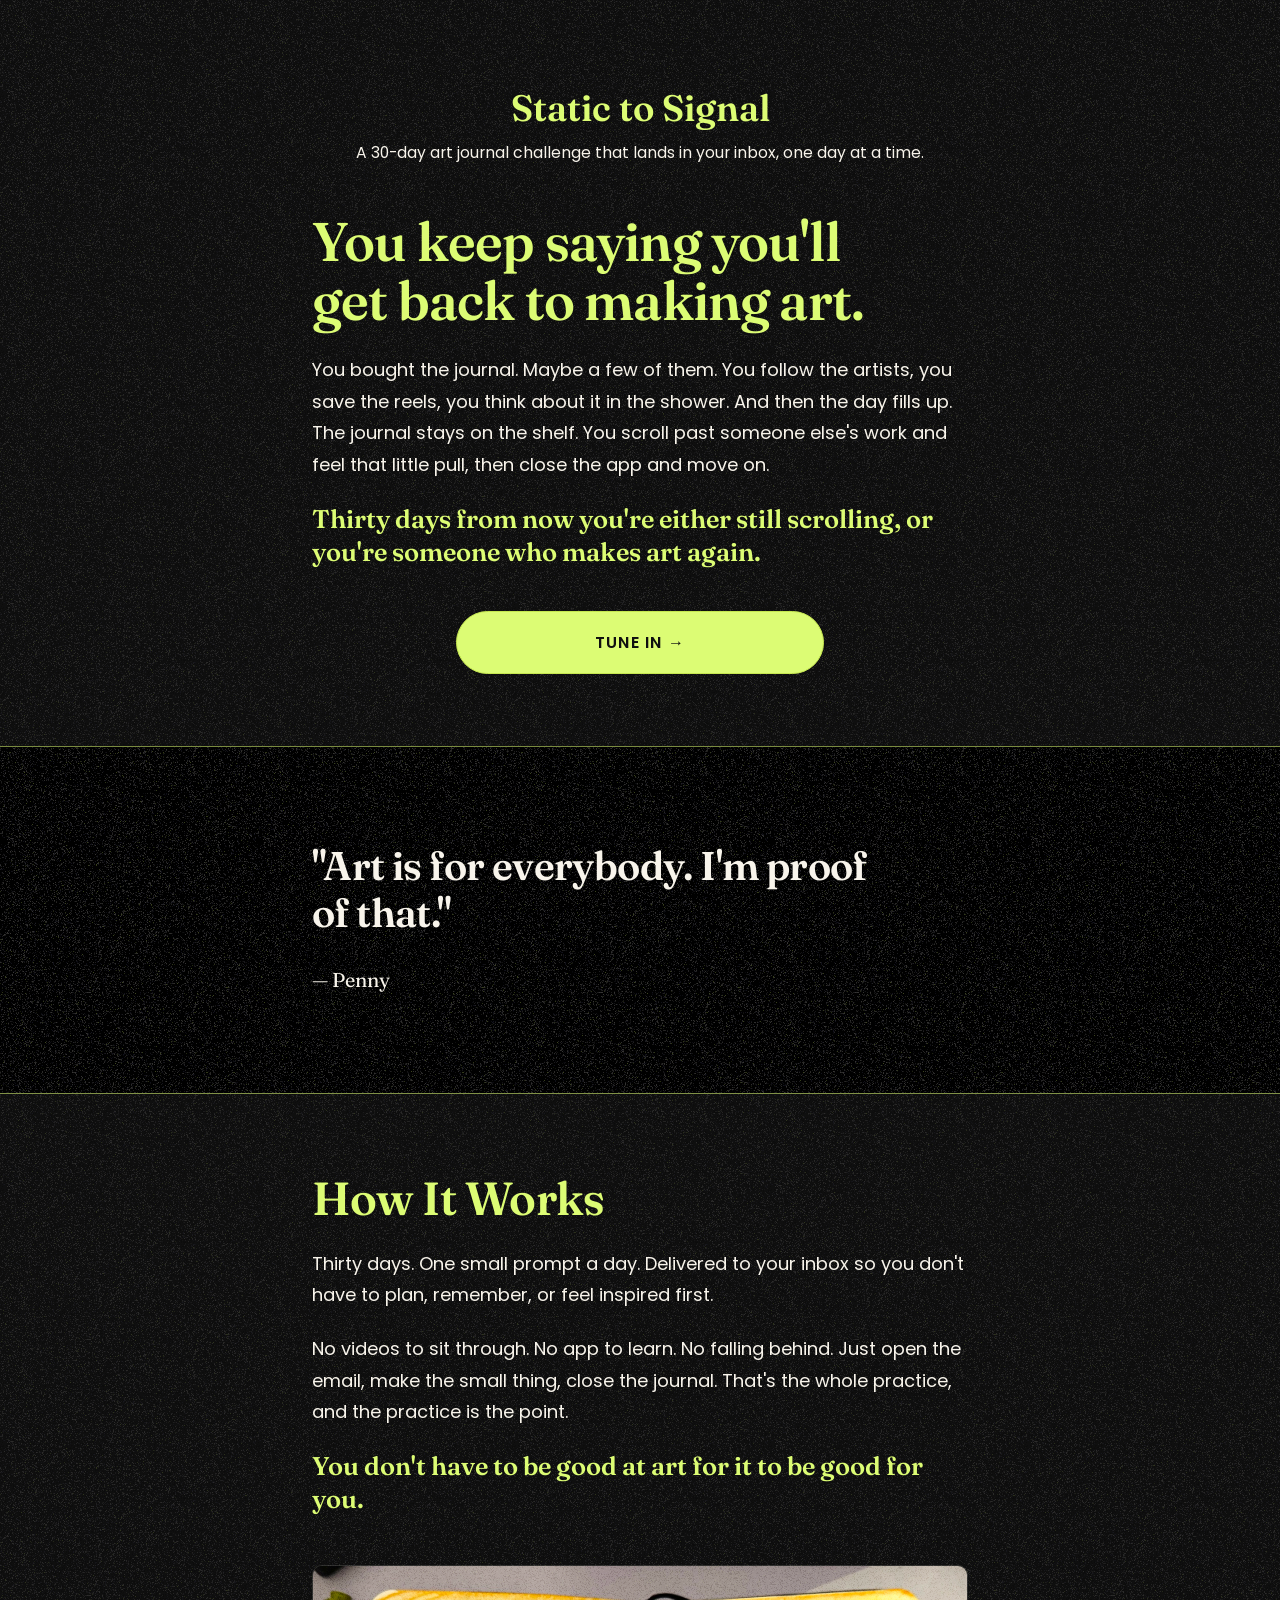
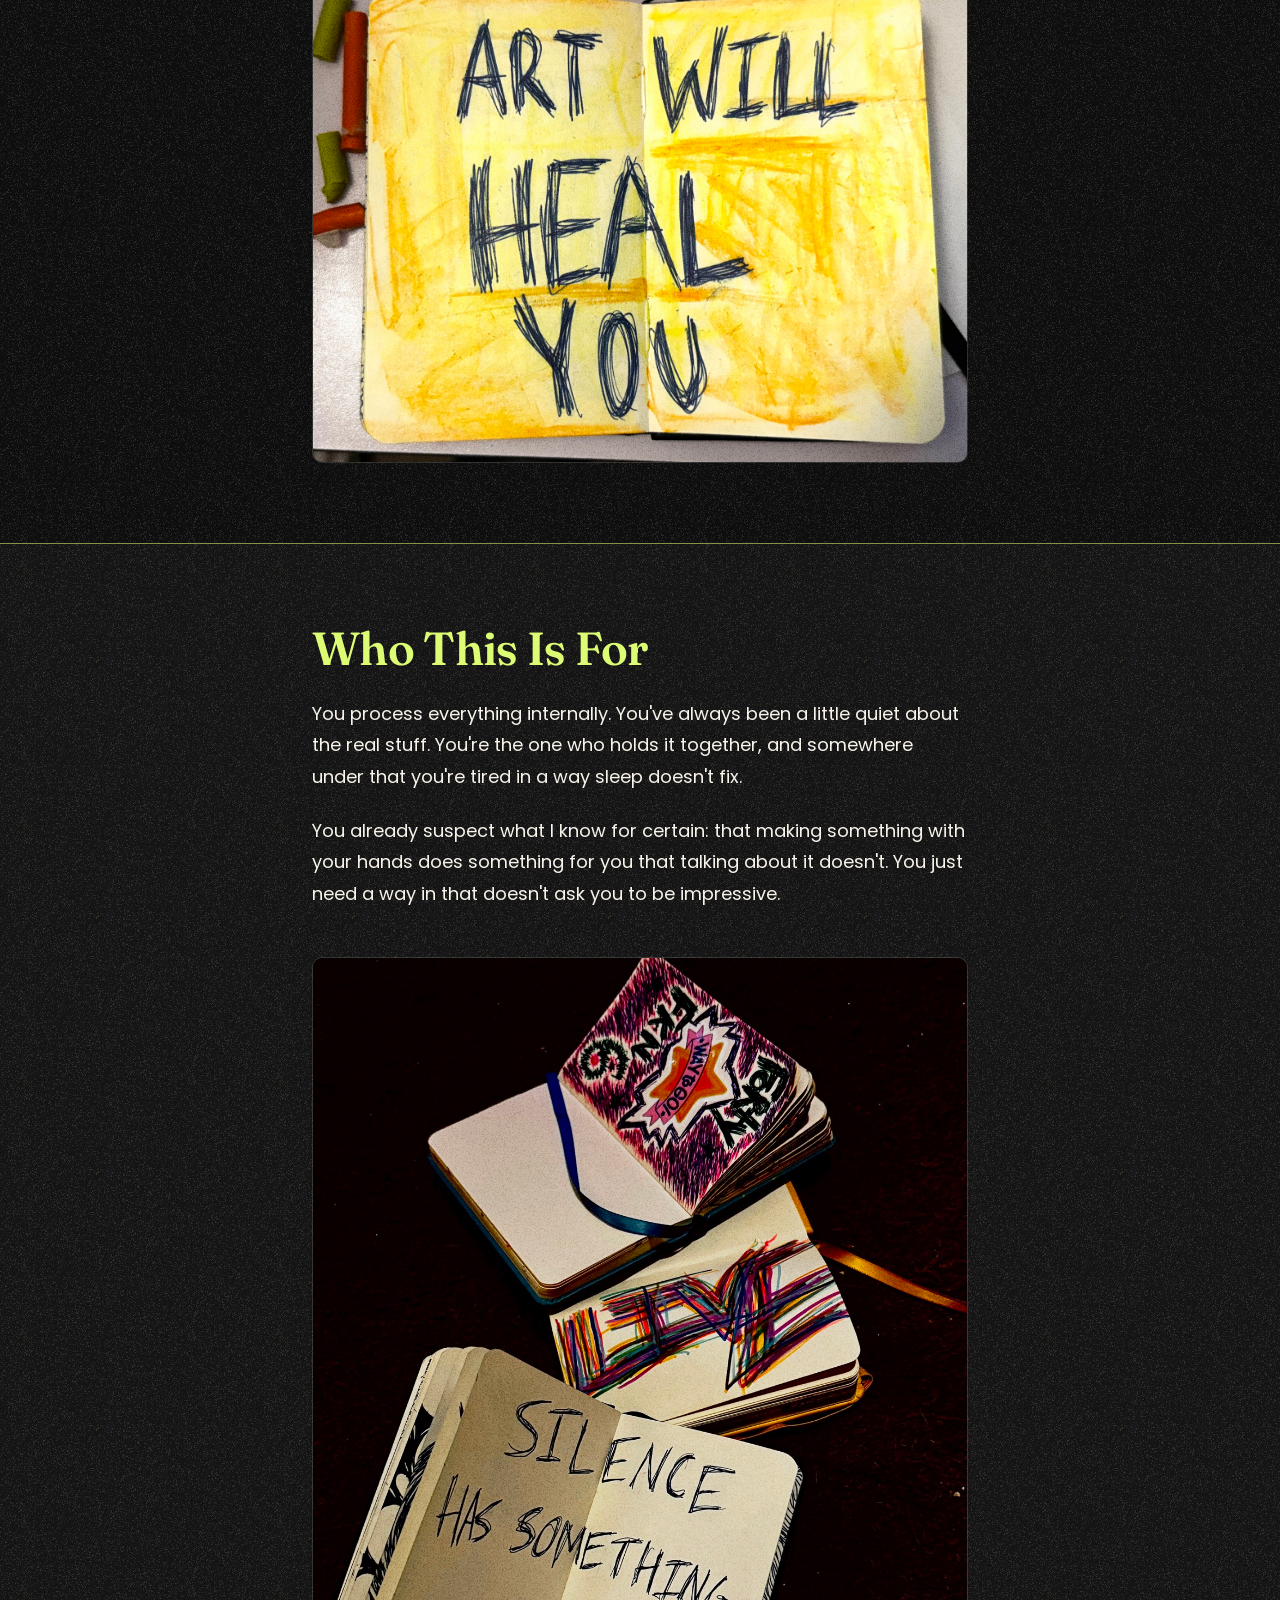
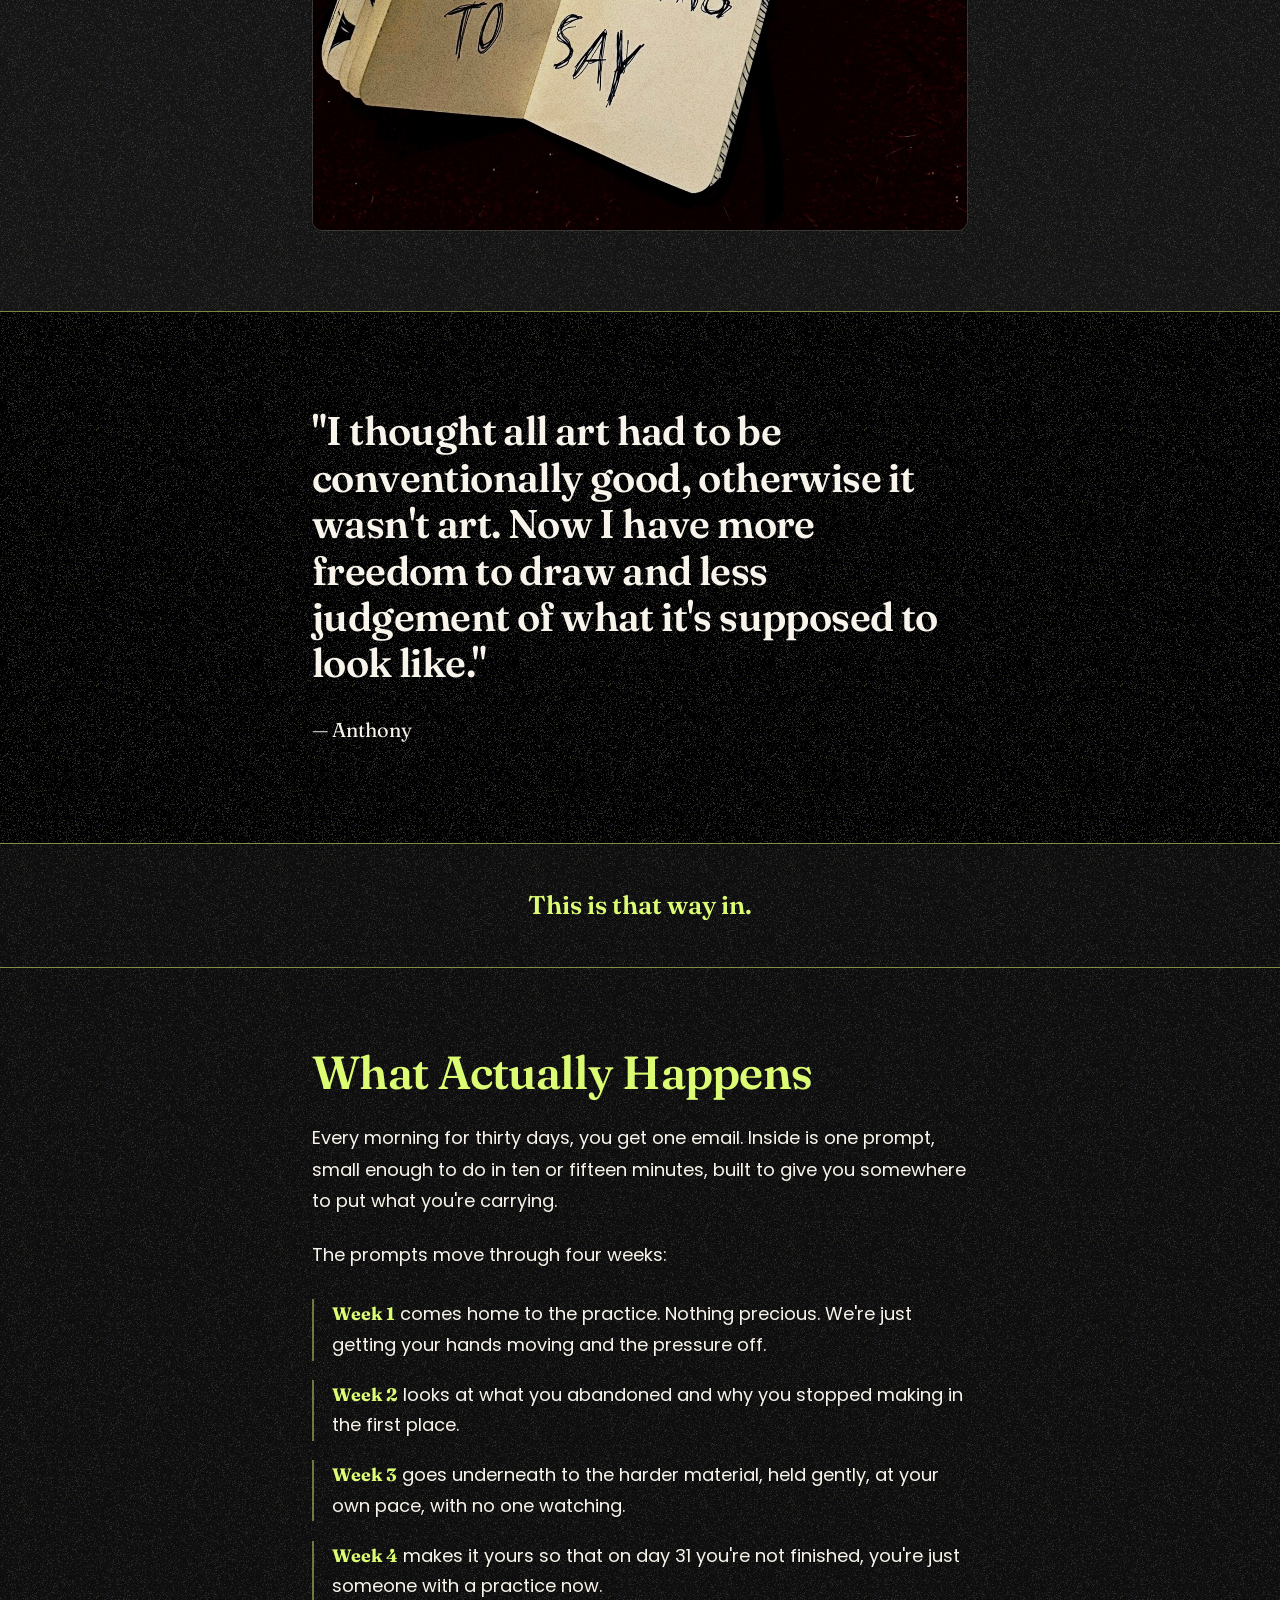
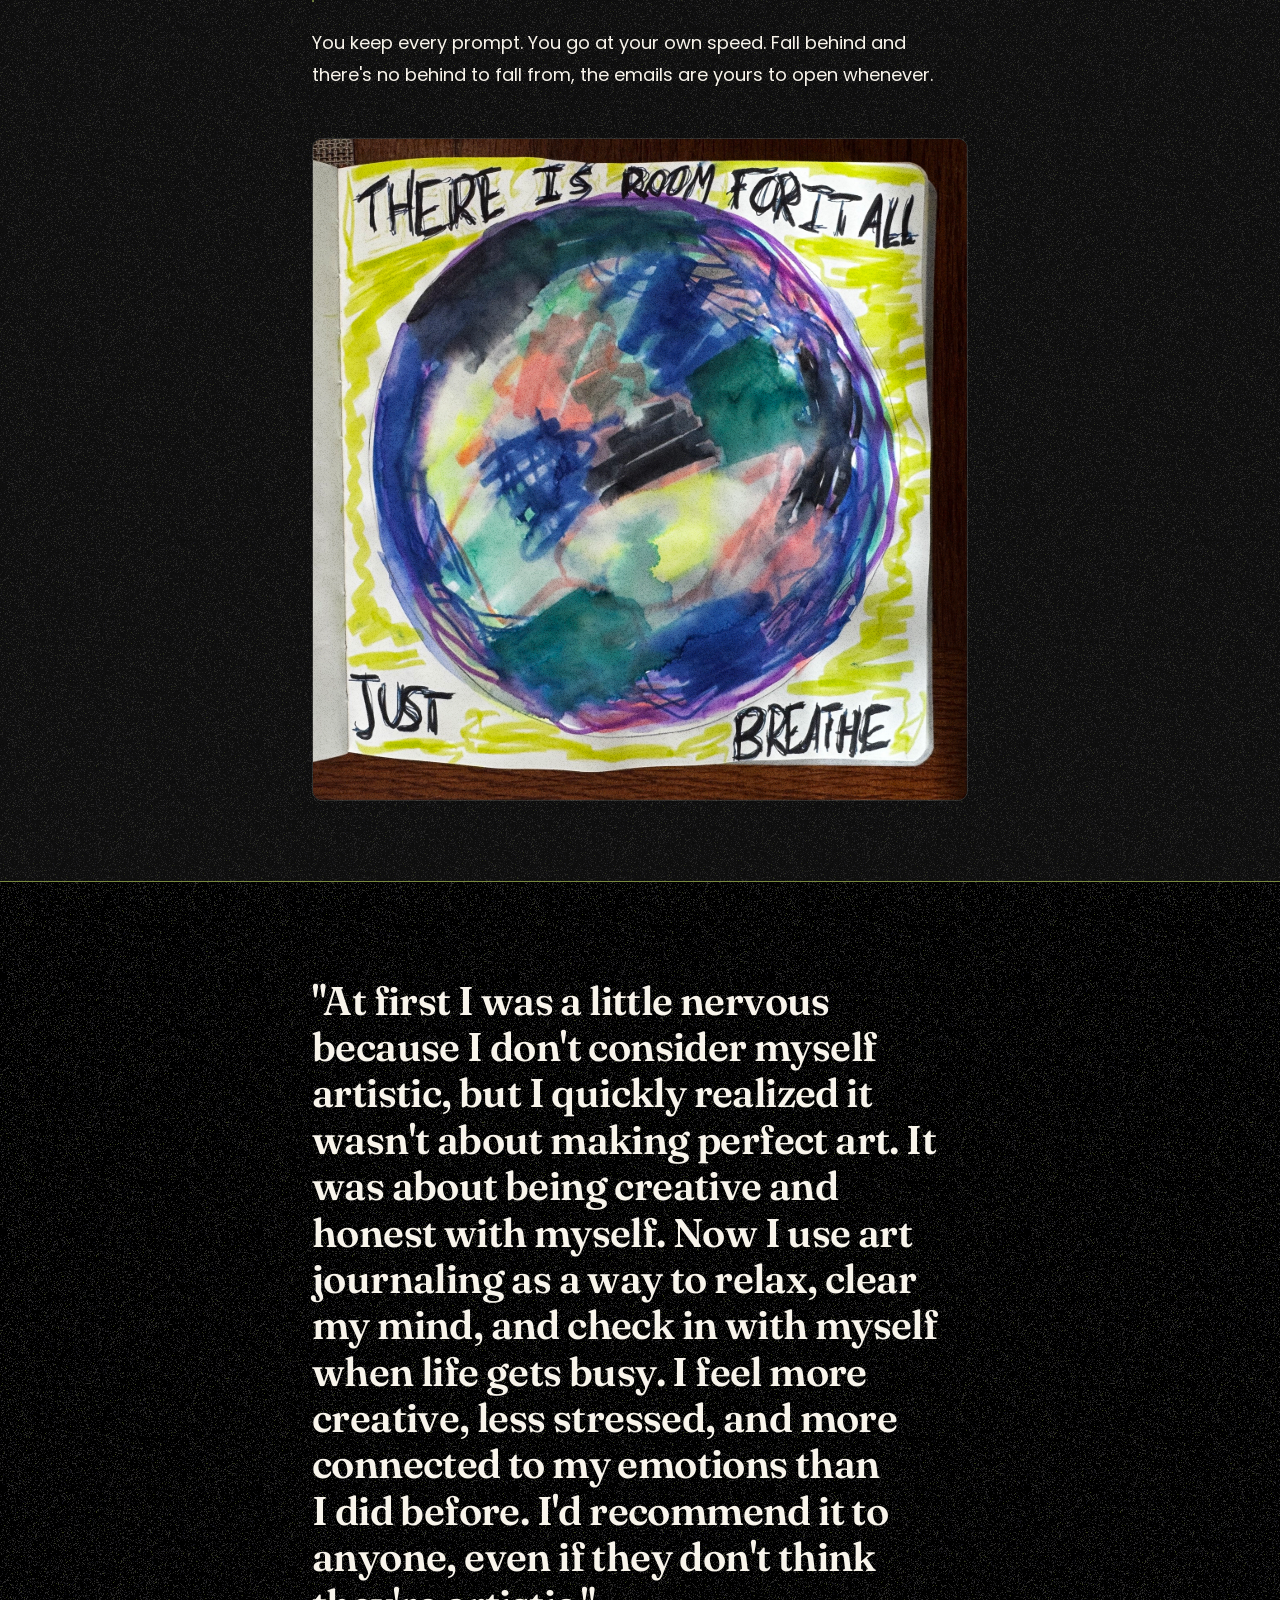
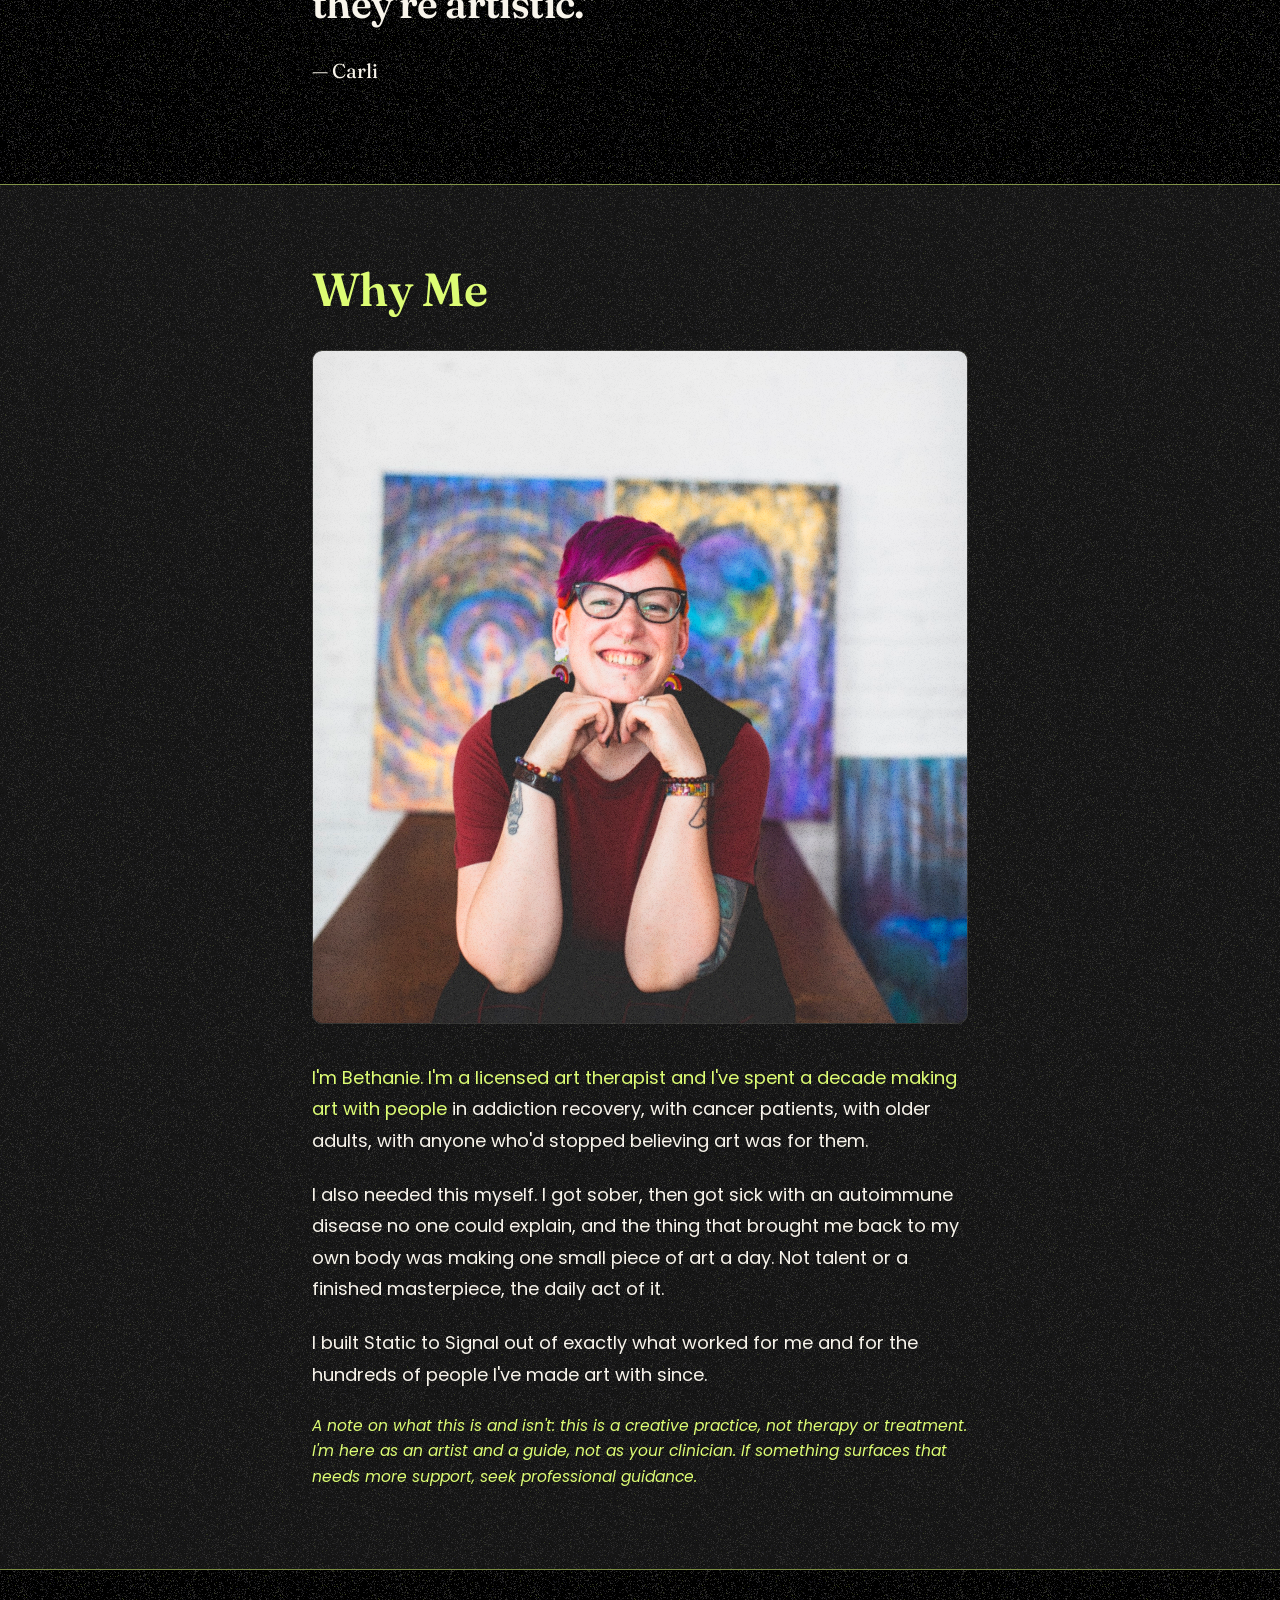
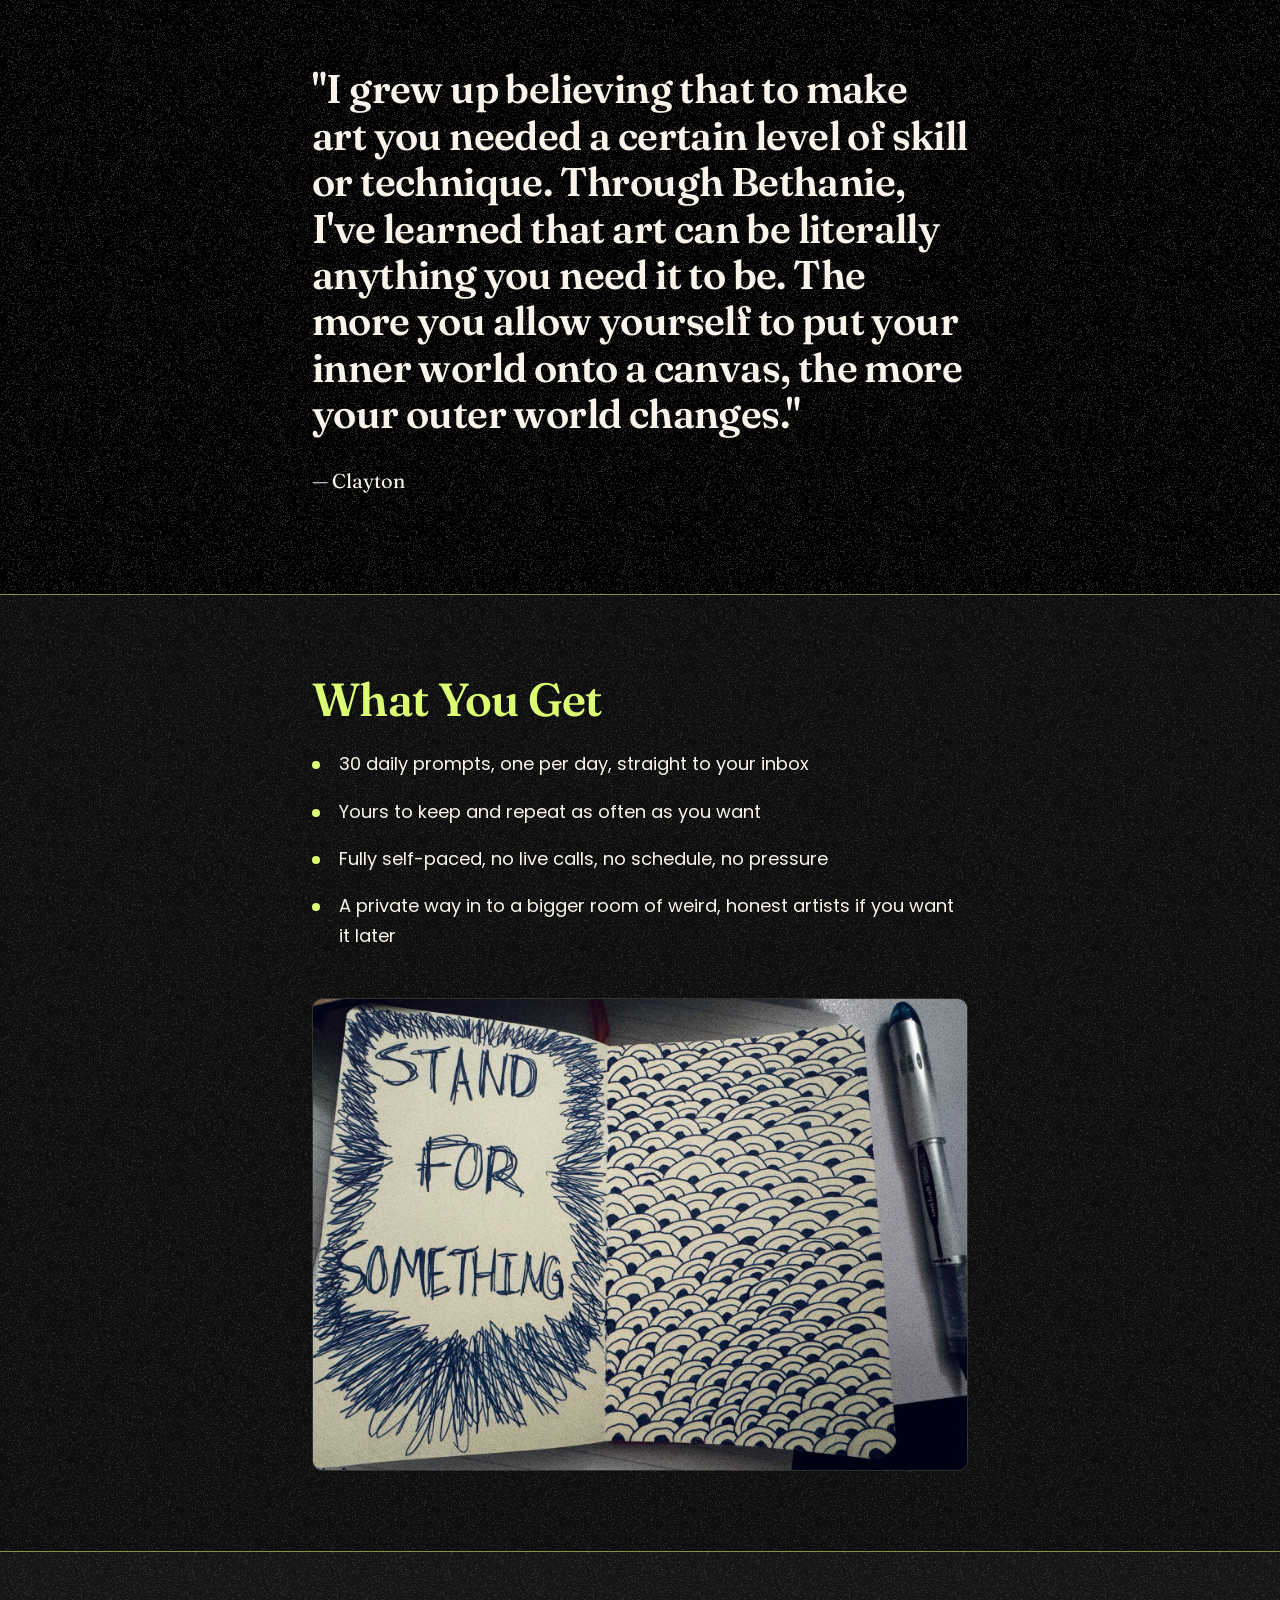
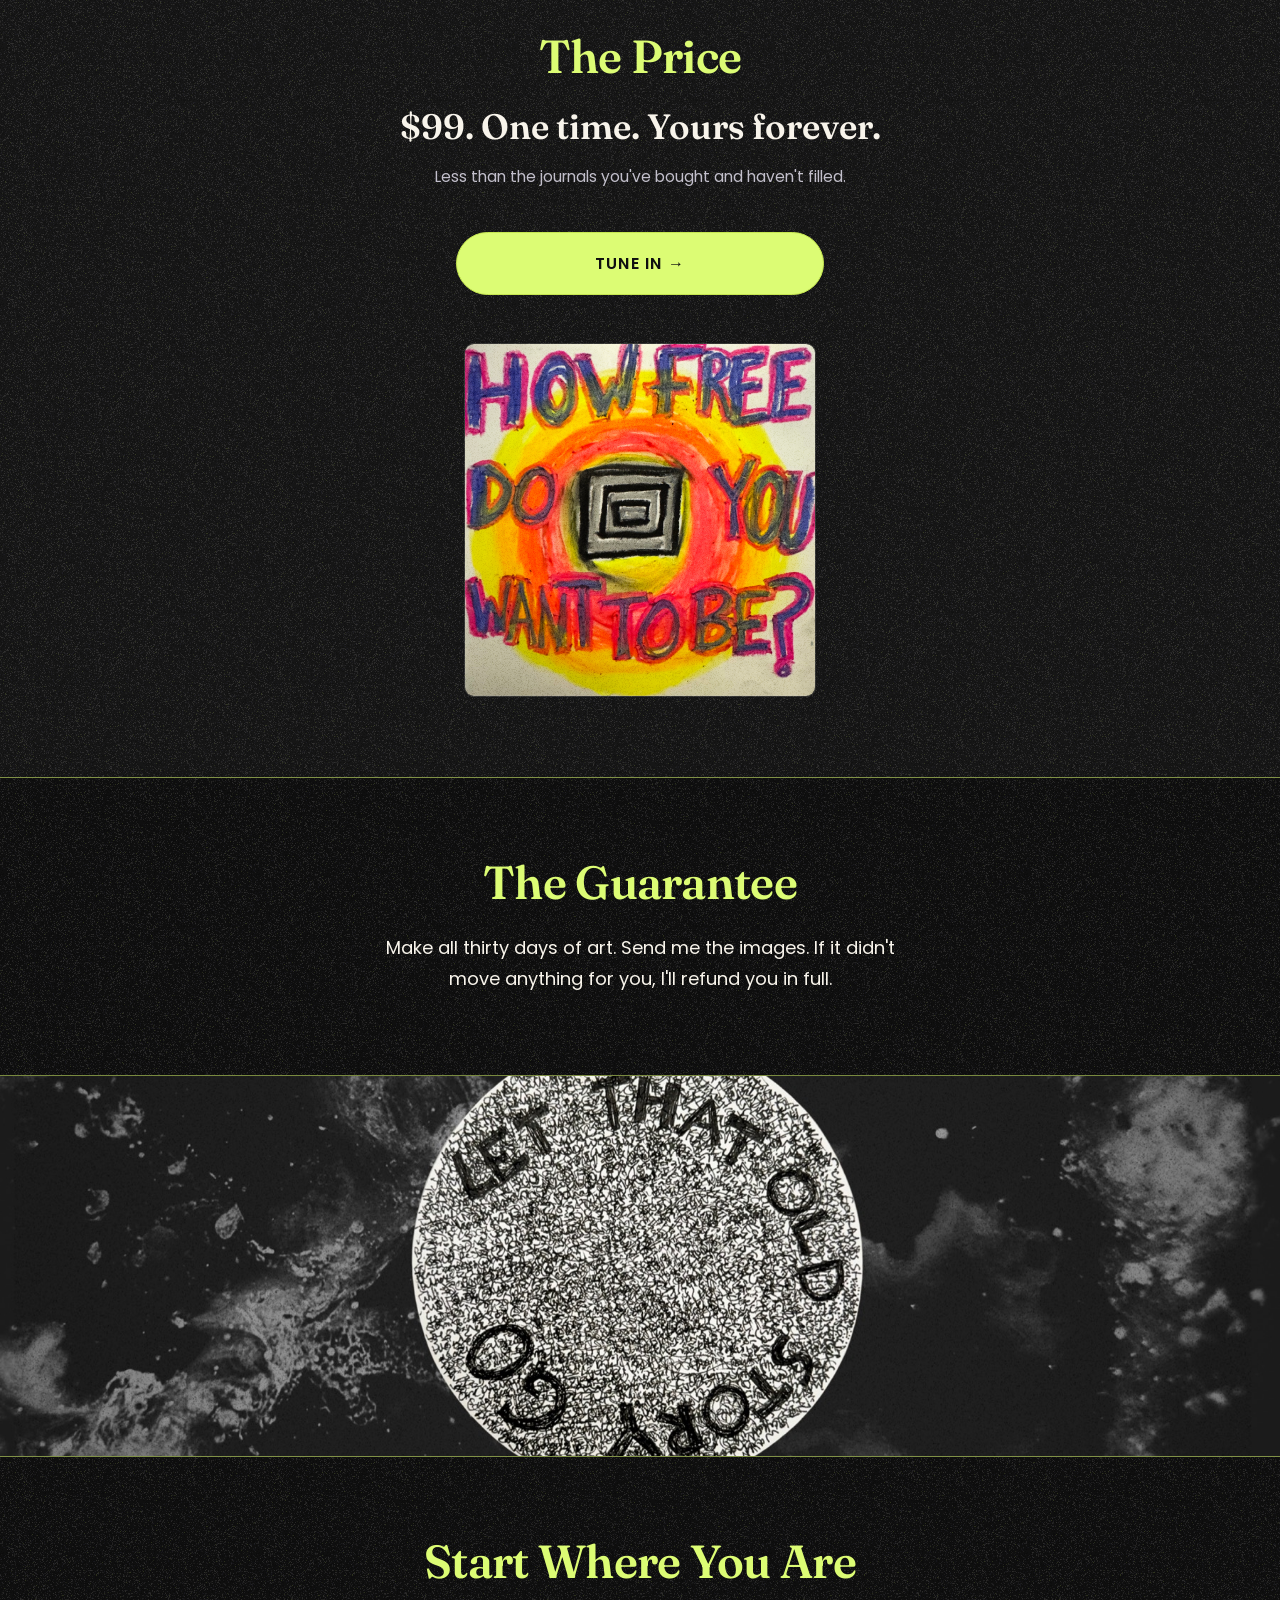
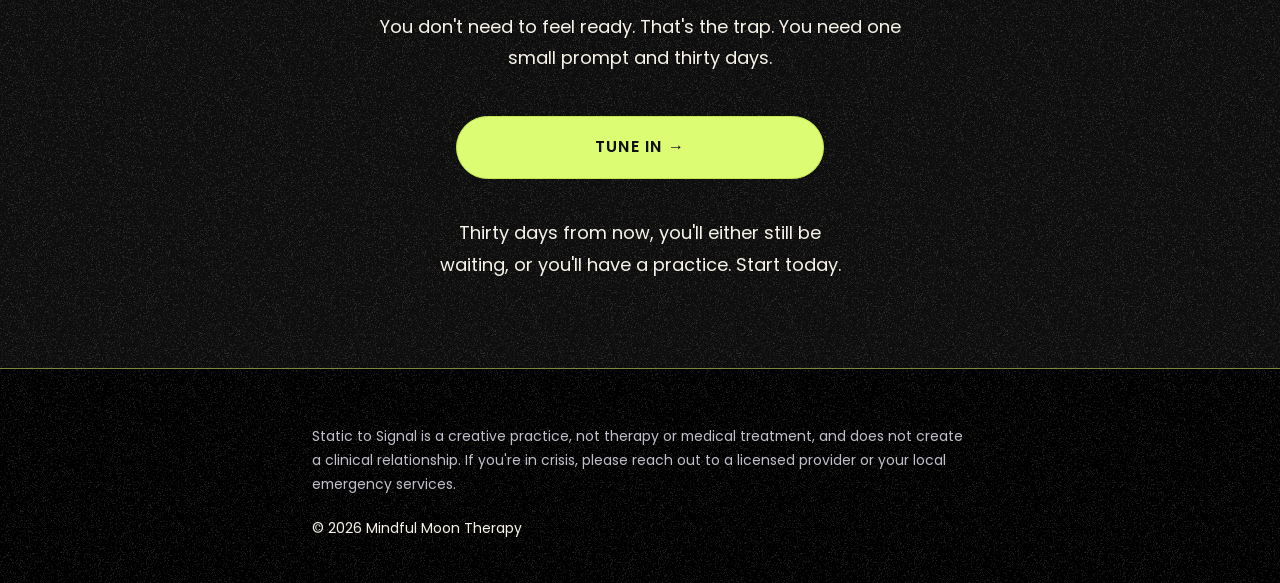
==== commit 8fbc652b: "Move the portrait above the bio copy and simplify the buttons. The photo now sits directly under the" ====
--- a/static-to-signal.html
+++ b/static-to-signal.html
@@ -36,7 +36,7 @@
         </div>
 
         <p class="cta">
-          <a class="btn" href="https://buy.stripe.com/bJebJ219R7H284H9UUgMw00">Tune In → · $99</a>
+          <a class="btn" href="https://buy.stripe.com/bJebJ219R7H284H9UUgMw00">Tune In →</a>
         </p>
       </div>
     </section>
@@ -139,16 +139,16 @@
     <section class="section section--lift">
       <div class="wrap">
         <h2>Why Me</h2>
+        <figure class="shot">
+          <img src="images/static-to-signal/bethanie-bright-portrait.jpg" width="1558" height="1600" loading="lazy" decoding="async"
+               alt="Bethanie Bright resting her chin on her hands and smiling, with large colourful paintings on the white brick wall behind her." />
+        </figure>
         <div class="prose">
           <p><span class="hl">I'm Bethanie. I'm a licensed art therapist and I've spent a decade making art with people</span> in addiction recovery, with cancer patients, with older adults, with anyone who'd stopped believing art was for them.</p>
           <p>I also needed this myself. I got sober, then got sick with an autoimmune disease no one could explain, and the thing that brought me back to my own body was making one small piece of art a day. Not talent or a finished masterpiece, the daily act of it.</p>
           <p>I built Static to Signal out of exactly what worked for me and for the hundreds of people I've made art with since.</p>
           <p class="note">A note on what this is and isn't: this is a creative practice, not therapy or treatment. I'm here as an artist and a guide, not as your clinician. If something surfaces that needs more support, seek professional guidance.</p>
         </div>
-        <figure class="shot">
-          <img src="images/static-to-signal/bethanie-bright-portrait.jpg" width="1558" height="1600" loading="lazy" decoding="async"
-               alt="Bethanie Bright resting her chin on her hands and smiling, with large colourful paintings on the white brick wall behind her." />
-        </figure>
       </div>
     </section>
 
@@ -186,7 +186,7 @@
         <p class="price">$99. One time. Yours forever.</p>
         <p class="price__note">Less than the journals you've bought and haven't filled.</p>
         <p class="cta">
-          <a class="btn" href="https://buy.stripe.com/bJebJ219R7H284H9UUgMw00">Tune In → · $99</a>
+          <a class="btn" href="https://buy.stripe.com/bJebJ219R7H284H9UUgMw00">Tune In →</a>
         </p>
         <figure class="shot shot--narrow">
           <img src="images/static-to-signal/how-free-do-you-want-to-be.jpg" width="1594" height="1600" loading="lazy" decoding="async"
@@ -219,8 +219,9 @@
           <p>You don't need to feel ready. That's the trap. You need one small prompt and thirty days.</p>
         </div>
         <p class="cta">
-          <a class="btn" href="https://buy.stripe.com/bJebJ219R7H284H9UUgMw00">Tune In → · $99</a>
+          <a class="btn" href="https://buy.stripe.com/bJebJ219R7H284H9UUgMw00">Tune In →</a>
         </p>
+        <p class="closing">Thirty days from now, you'll either still be waiting, or you'll have a practice. Start today.</p>
       </div>
     </section>
 
--- a/static-to-signal.css
+++ b/static-to-signal.css
@@ -194,6 +194,12 @@
 .section h2 + .prose,
 .section h2 + .getlist,
 .section h2 + .price { margin-top: 1.5rem; }
+
+/* A photo sitting directly under its heading rather than closing the
+   section — the bio uses this. Tighter above than a section-closing image,
+   and the copy below it needs its own breathing room. */
+.section h2 + .shot { margin-top: clamp(1.6rem, 6vw, 2.2rem); }
+.shot + .prose { margin-top: clamp(1.8rem, 7vw, 2.4rem); }
 
 /* =========================================================================
    PULL-QUOTE BREAKS
@@ -398,6 +404,15 @@
    ========================================================================= */
 .closer { padding-bottom: clamp(3.5rem, 12vw, 5.5rem); }
 
+/* The last line on the page, under the final button. Cream rather than
+   muted — it is the closing statement, not supporting copy. */
+.closing {
+  margin: clamp(1.8rem, 7vw, 2.4rem) auto 0;
+  max-width: 32rem;
+  color: var(--cream);
+  text-wrap: balance;
+}
+
 .site-footer {
   background: var(--black);
   border-top: 1px solid rgba(220, 252, 116, 0.55);
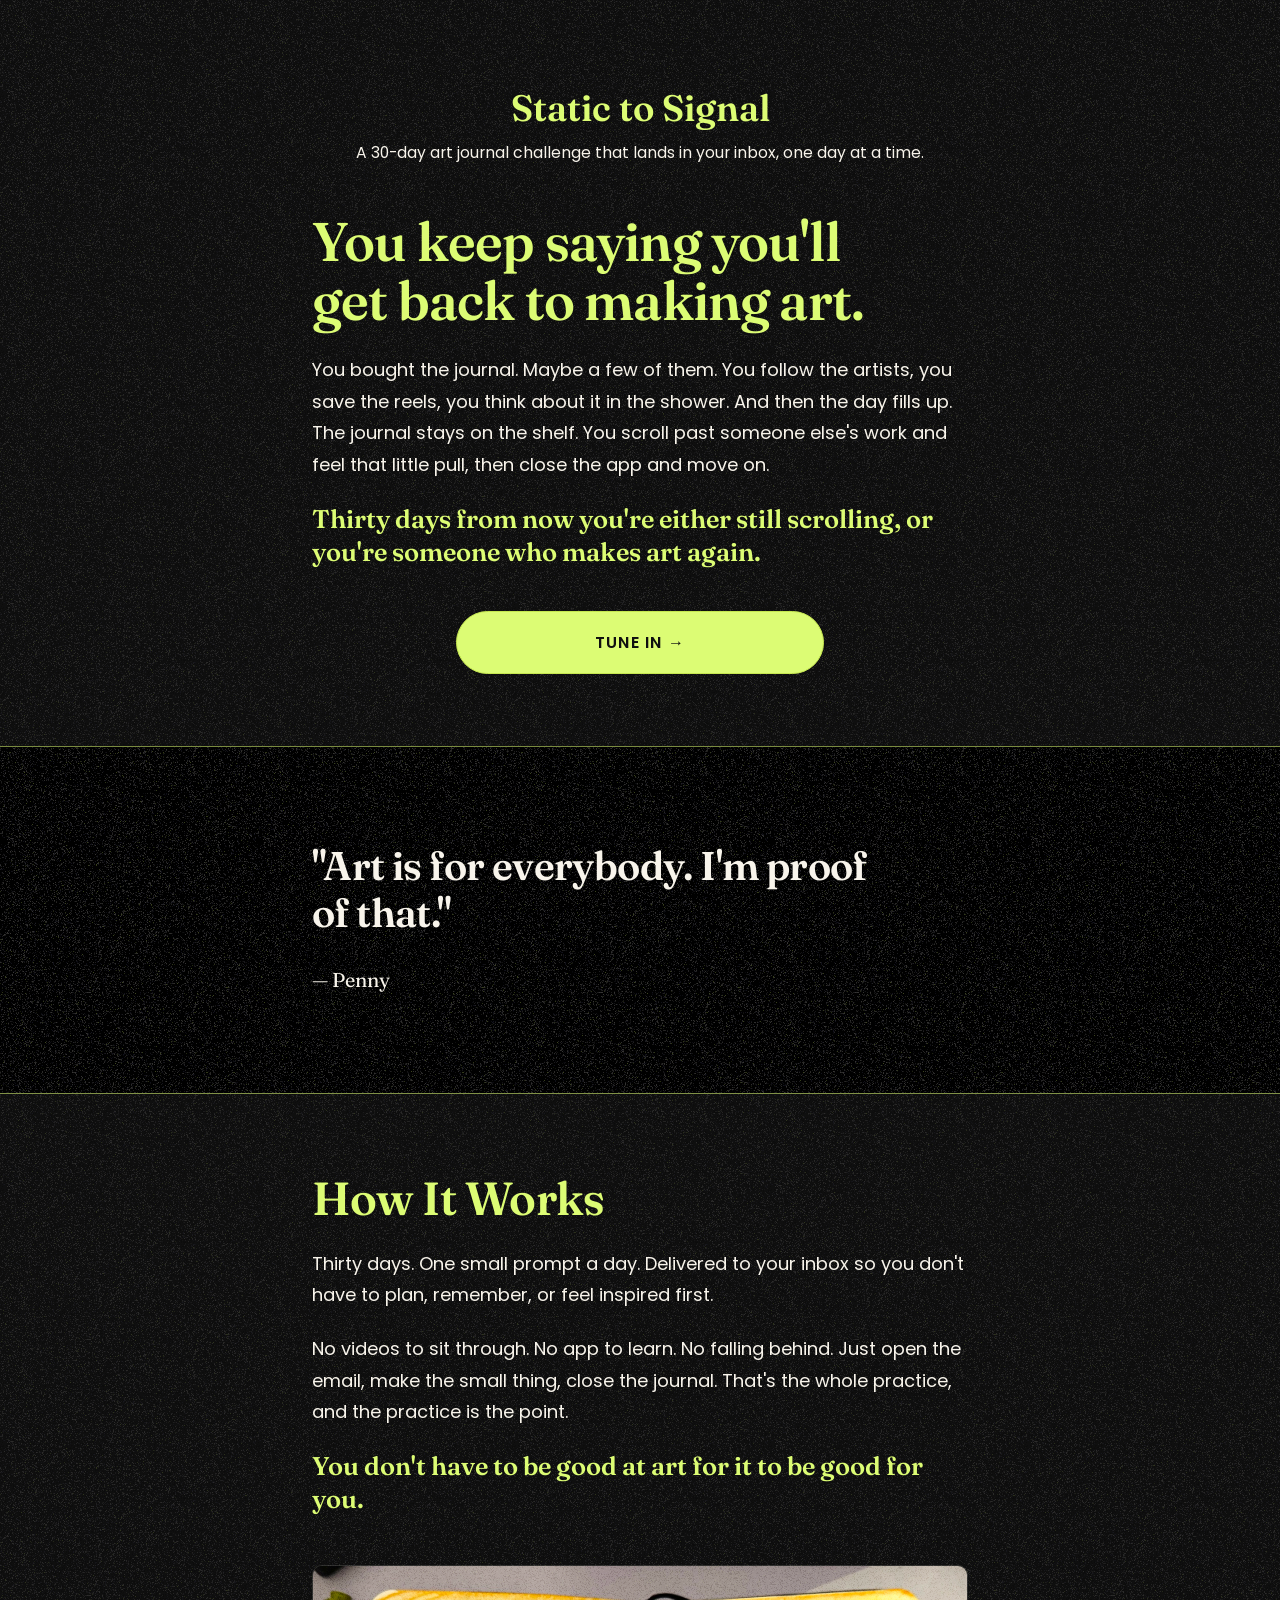
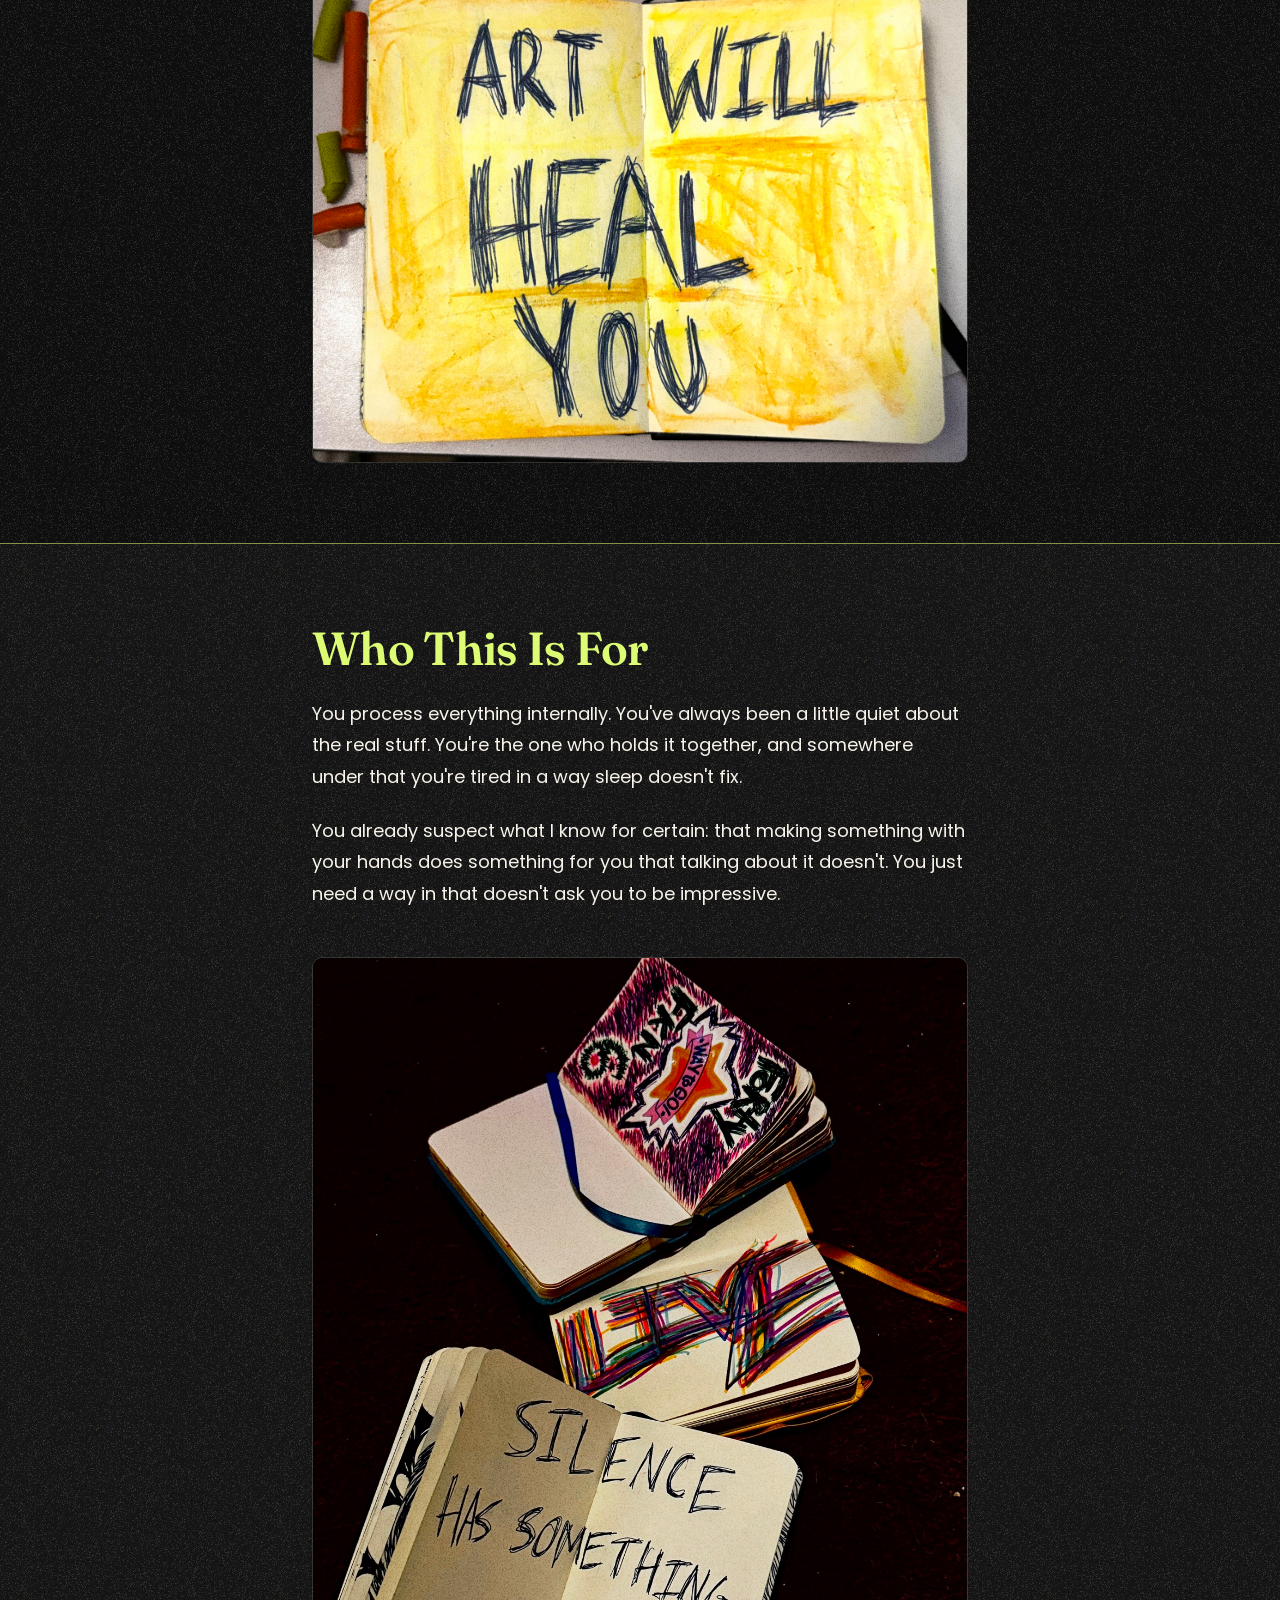
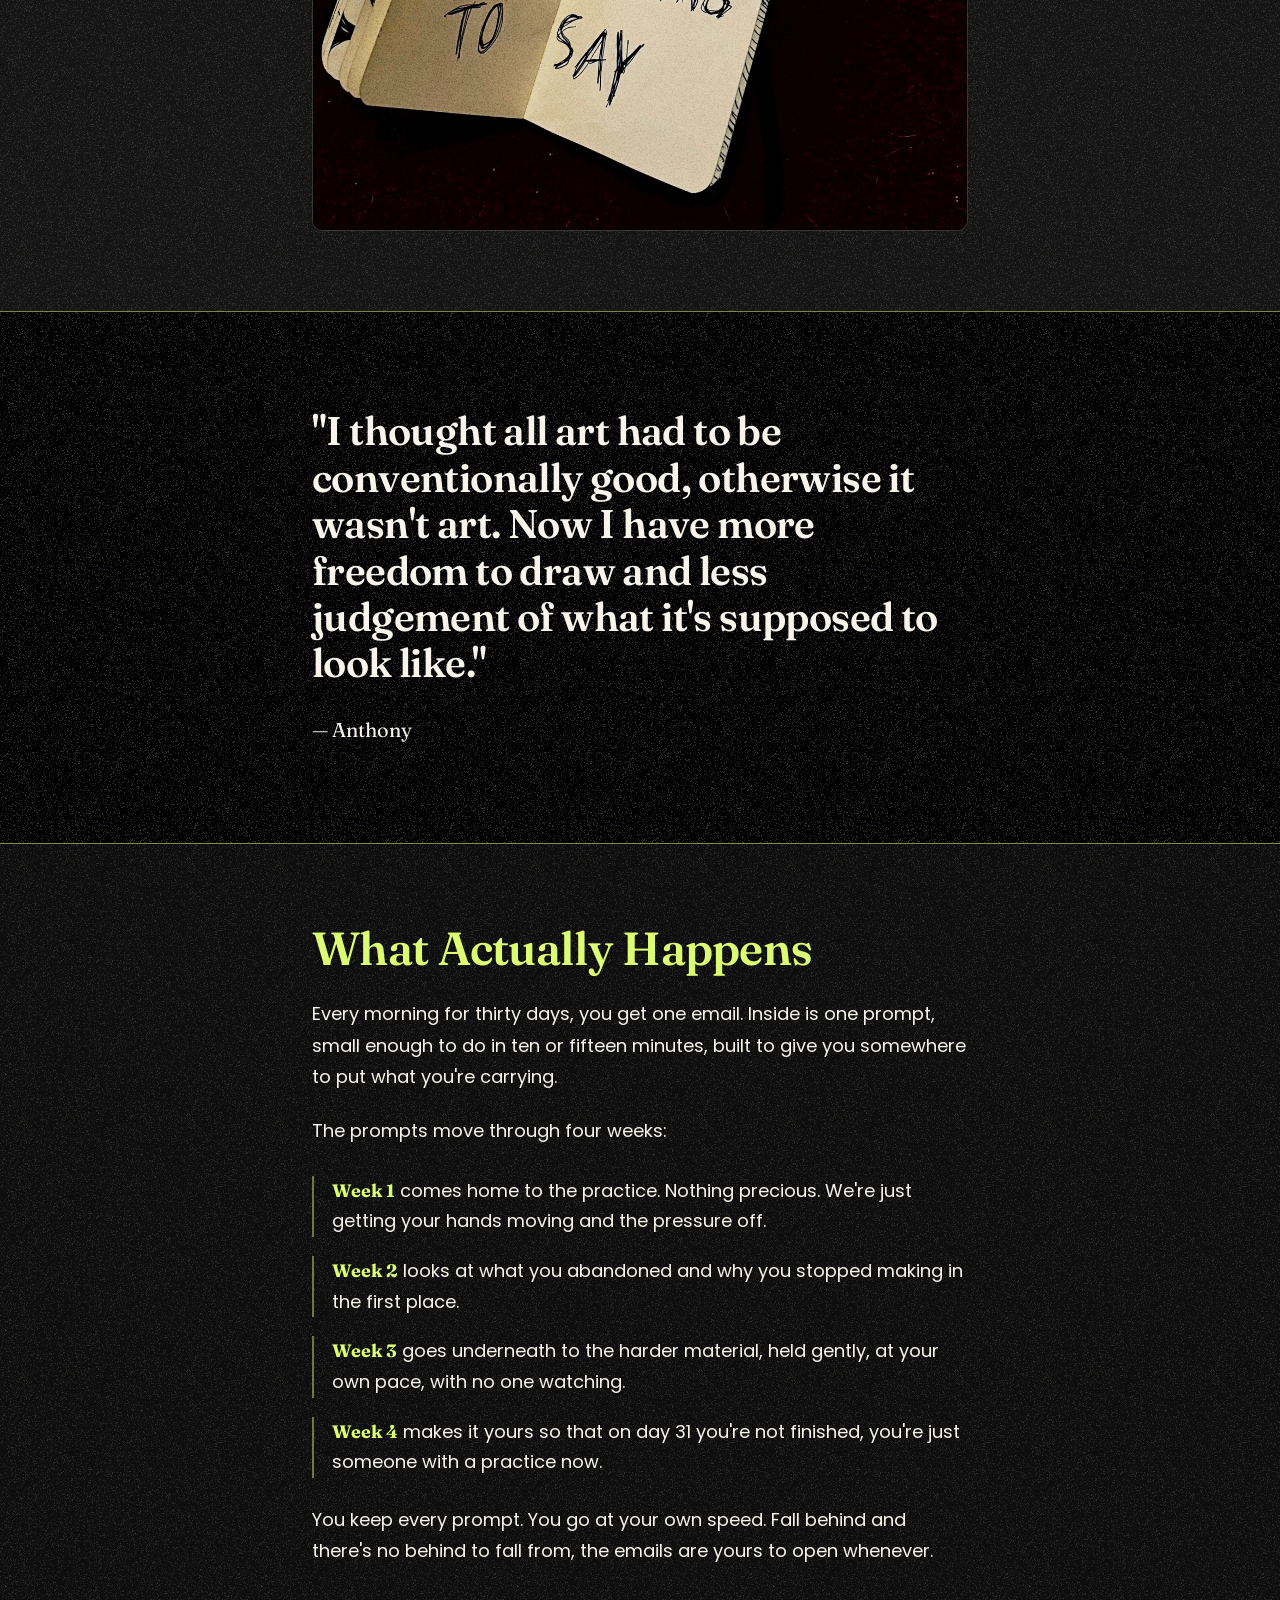
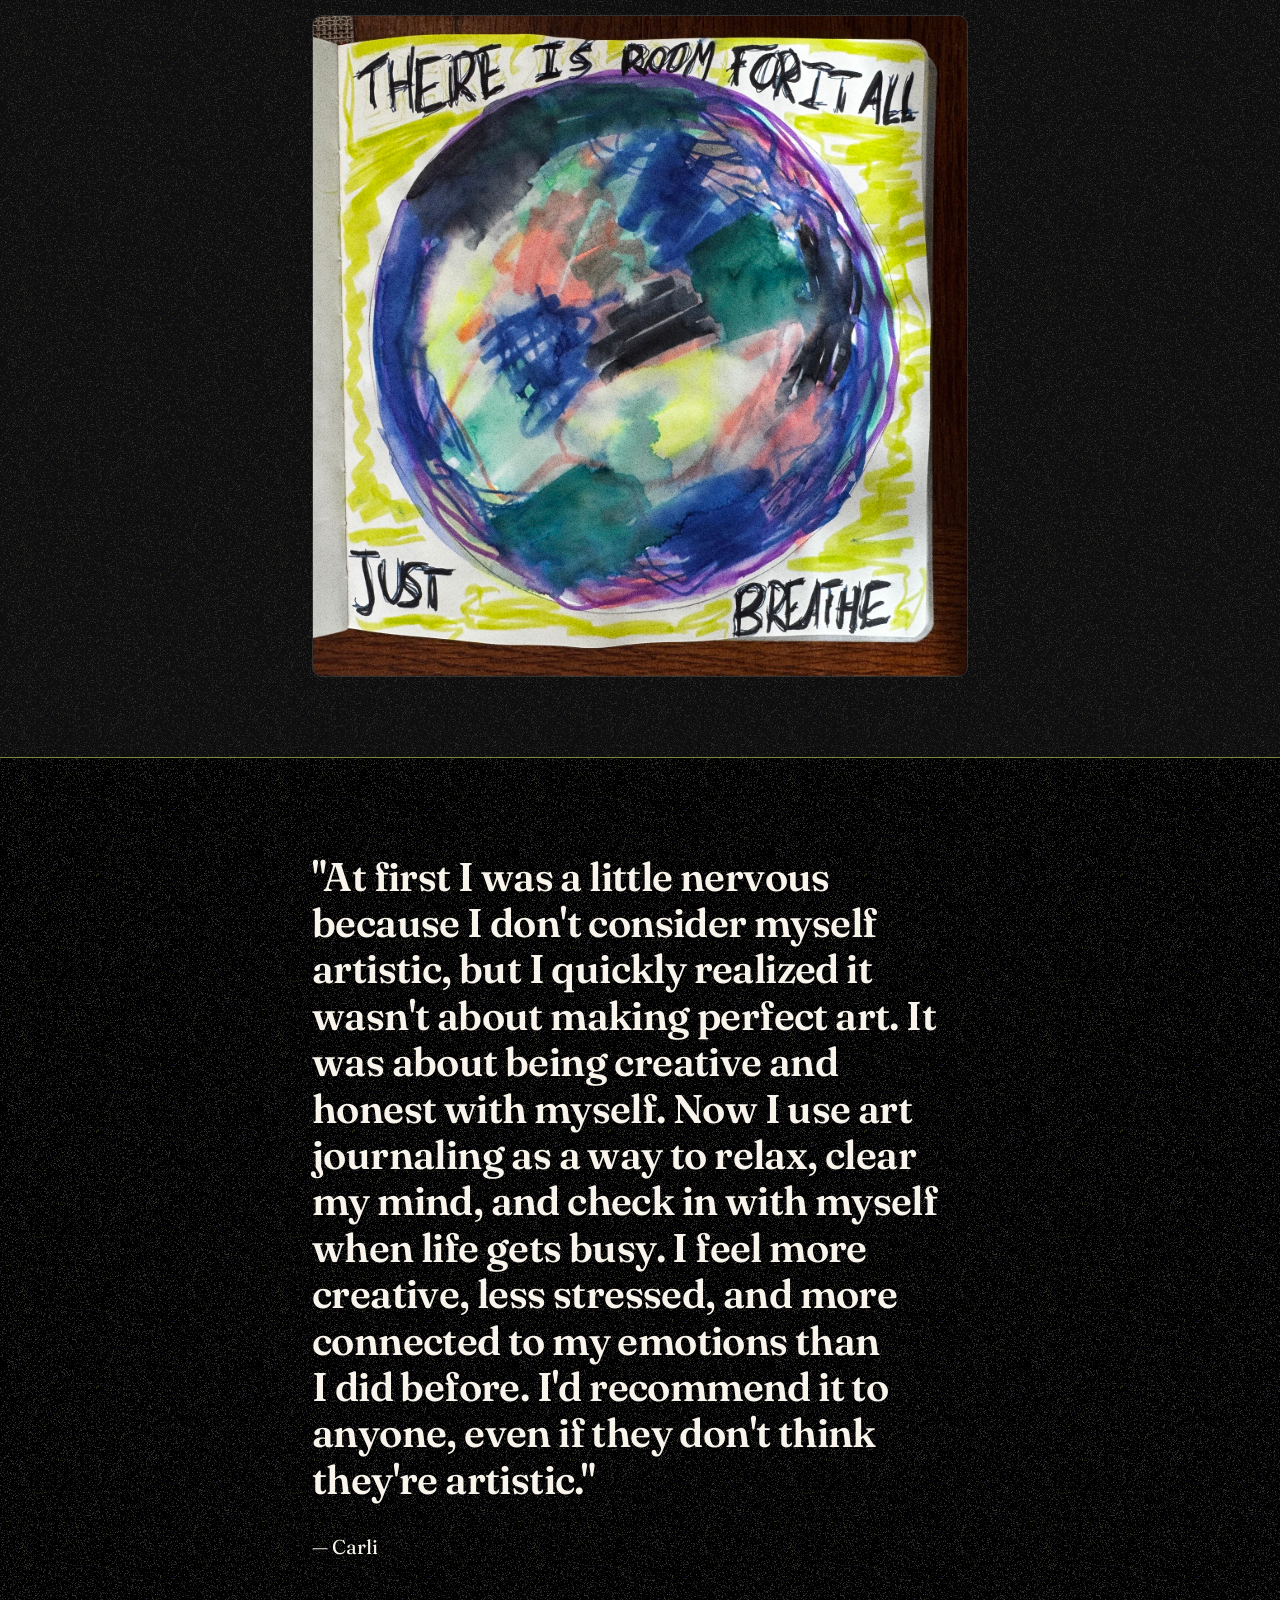
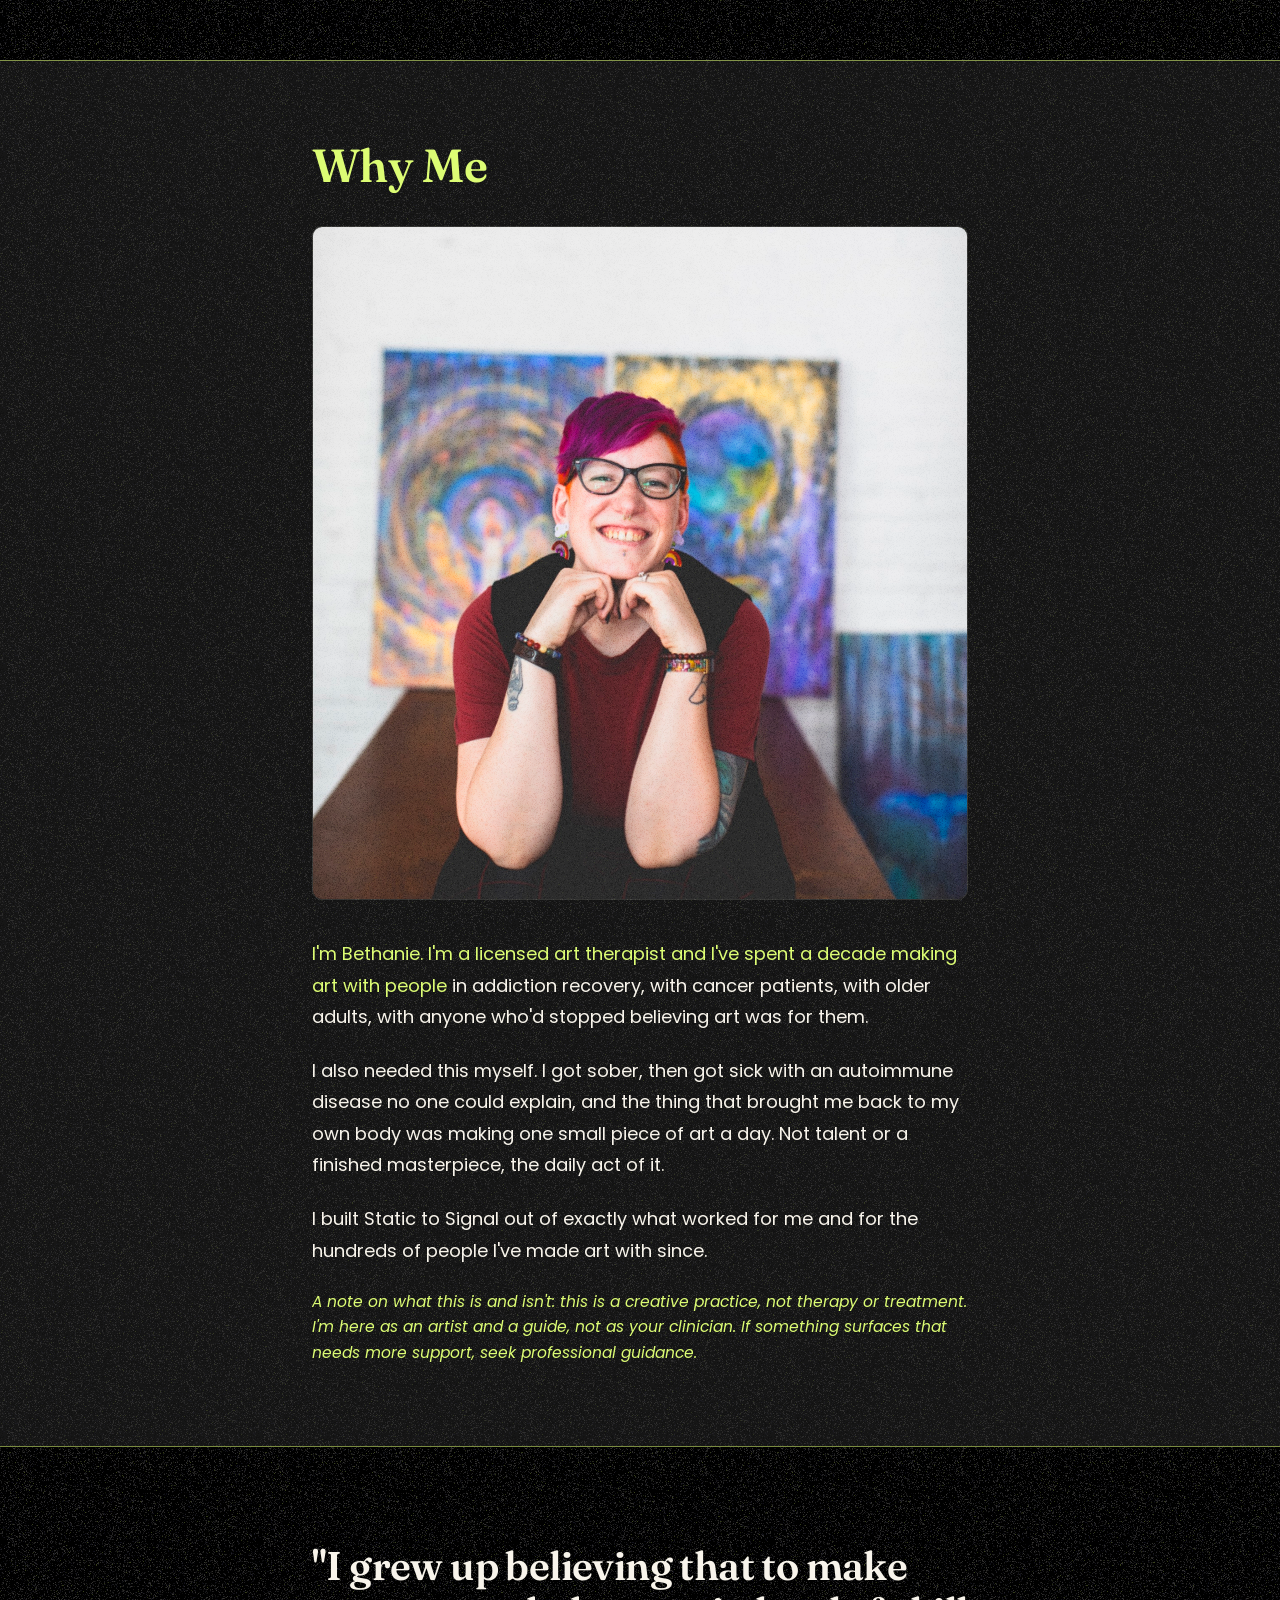
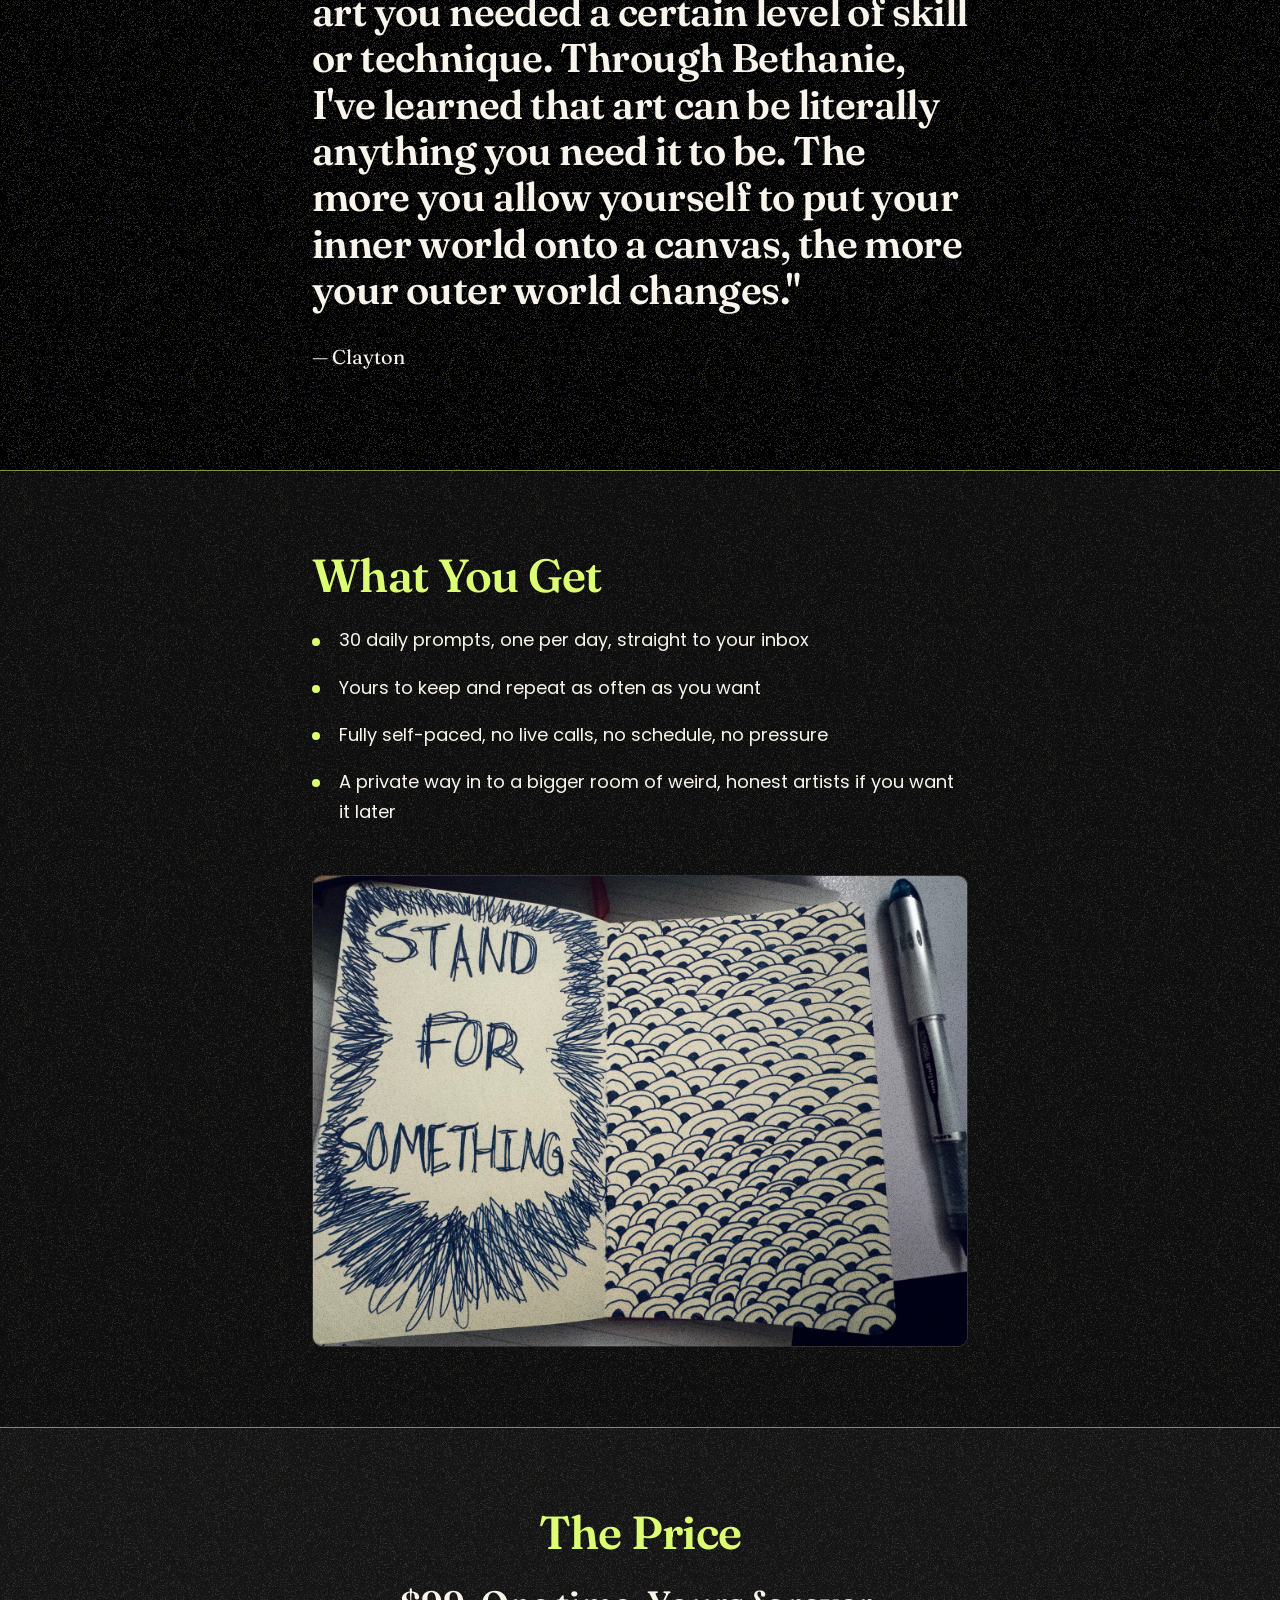
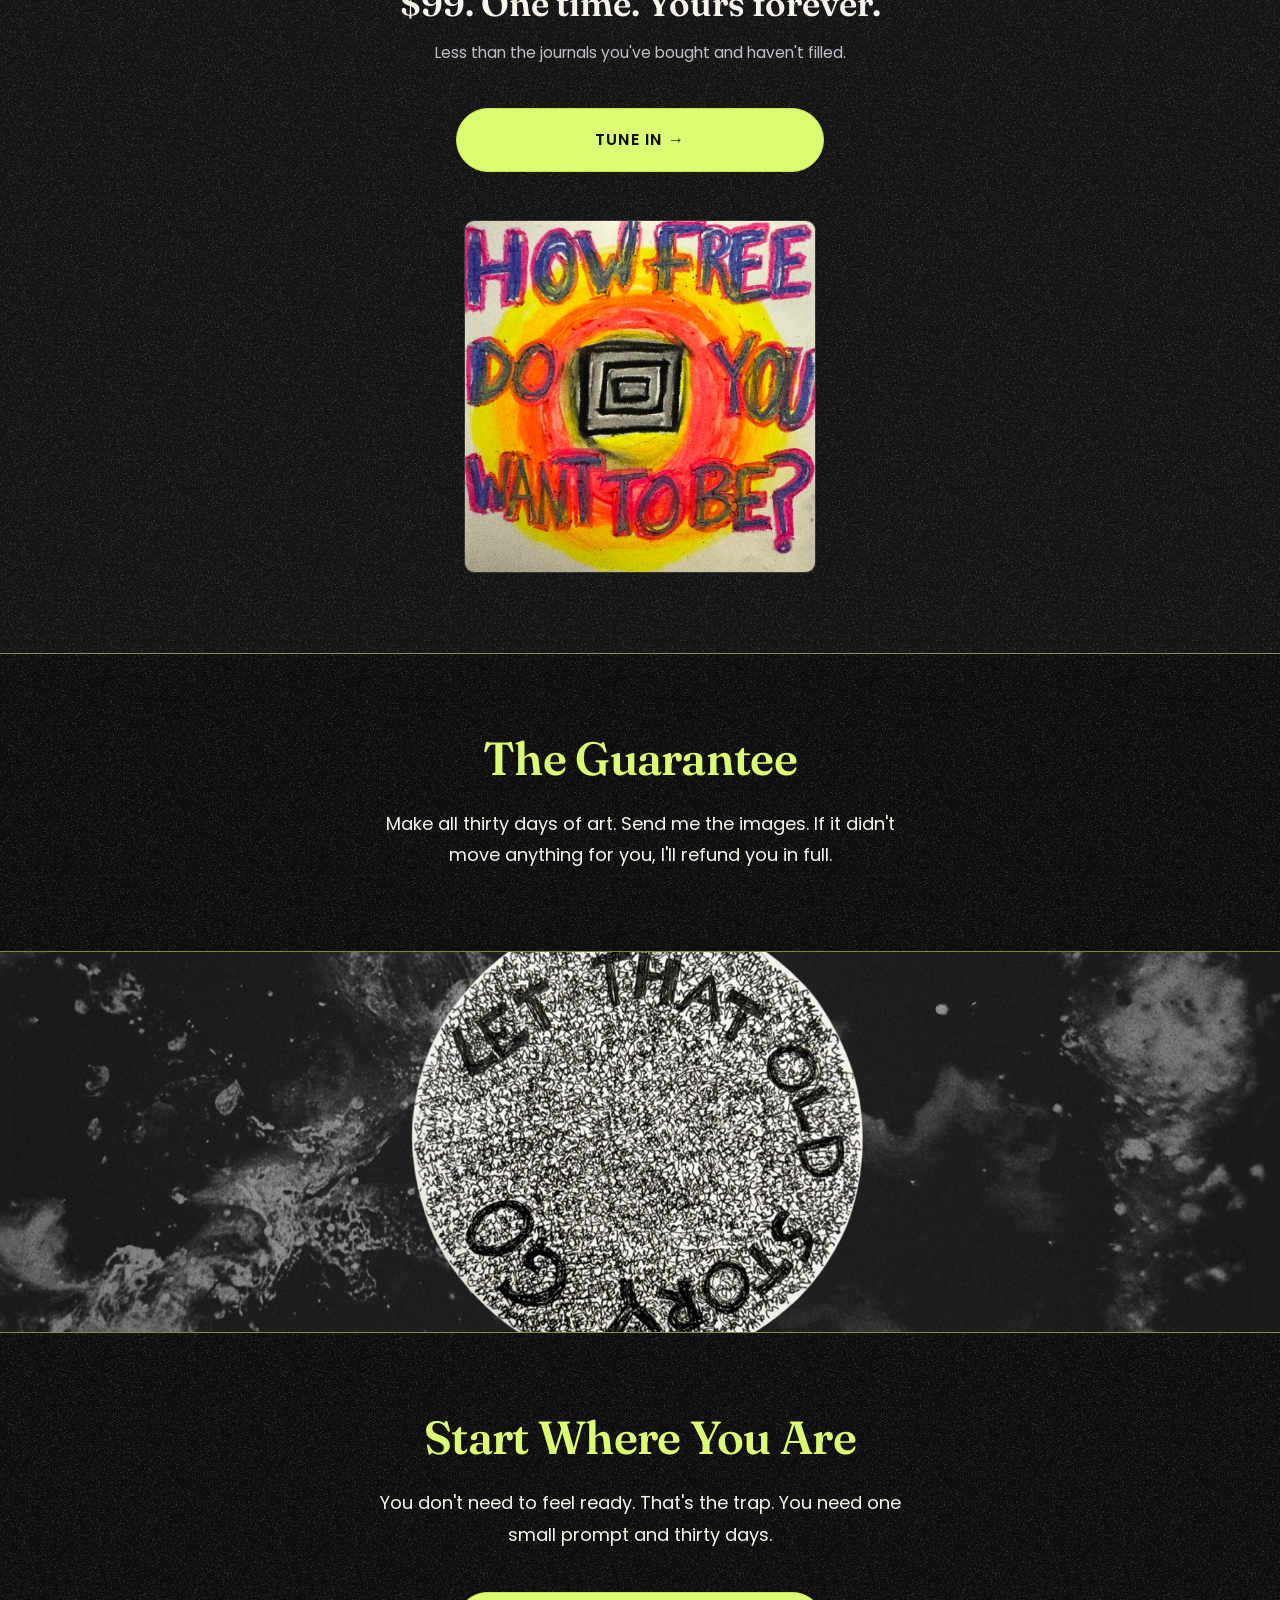
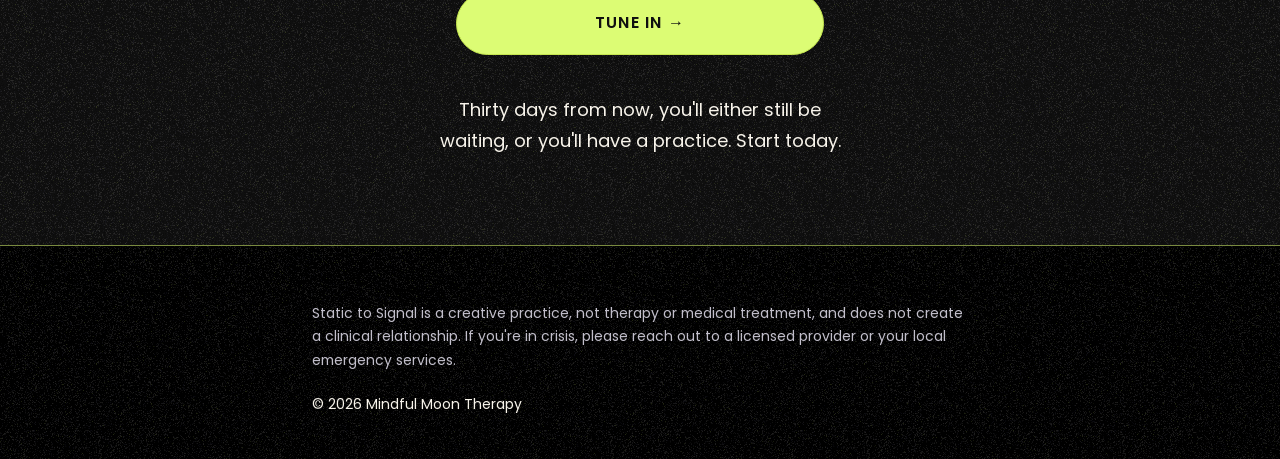
==== commit 4bf01685: "Remove the "This is that way in." section. The Anthony pull quote now runs straight into "What Actua" ====
--- a/static-to-signal.html
+++ b/static-to-signal.html
@@ -89,12 +89,6 @@
           <p>"I thought all art had to be conventionally good, otherwise it wasn't art. Now I have more freedom to draw and less judgement of what it's supposed to look like."</p>
           <cite>— Anthony</cite>
         </blockquote>
-      </div>
-    </section>
-
-    <section class="section section--tight">
-      <div class="wrap">
-        <p class="statement">This is that way in.</p>
       </div>
     </section>
 
--- a/static-to-signal.css
+++ b/static-to-signal.css
@@ -132,15 +132,13 @@
 
 /* The lines the copy turns on. Serif and lime, so they read as a beat
    rather than as another paragraph. */
-.emph,
-.statement {
+.emph {
   font-family: var(--display);
   font-weight: 600;
   font-size: clamp(1.25rem, 5vw, 1.6rem);
   line-height: 1.3;
   color: var(--lime);
 }
-.statement { text-align: center; }
 
 /* Highlighted lead-in on the bio. Ends mid-sentence on purpose — it marks
    the introduction, not the clause. */
@@ -189,7 +187,6 @@
 .section--lift { background: var(--bg-lift); }
 .section--center { text-align: center; }
 .section--center .prose { max-width: 34rem; }
-.section--tight { padding: clamp(2rem, 7vw, 2.8rem) 0; }
 
 .section h2 + .prose,
 .section h2 + .getlist,
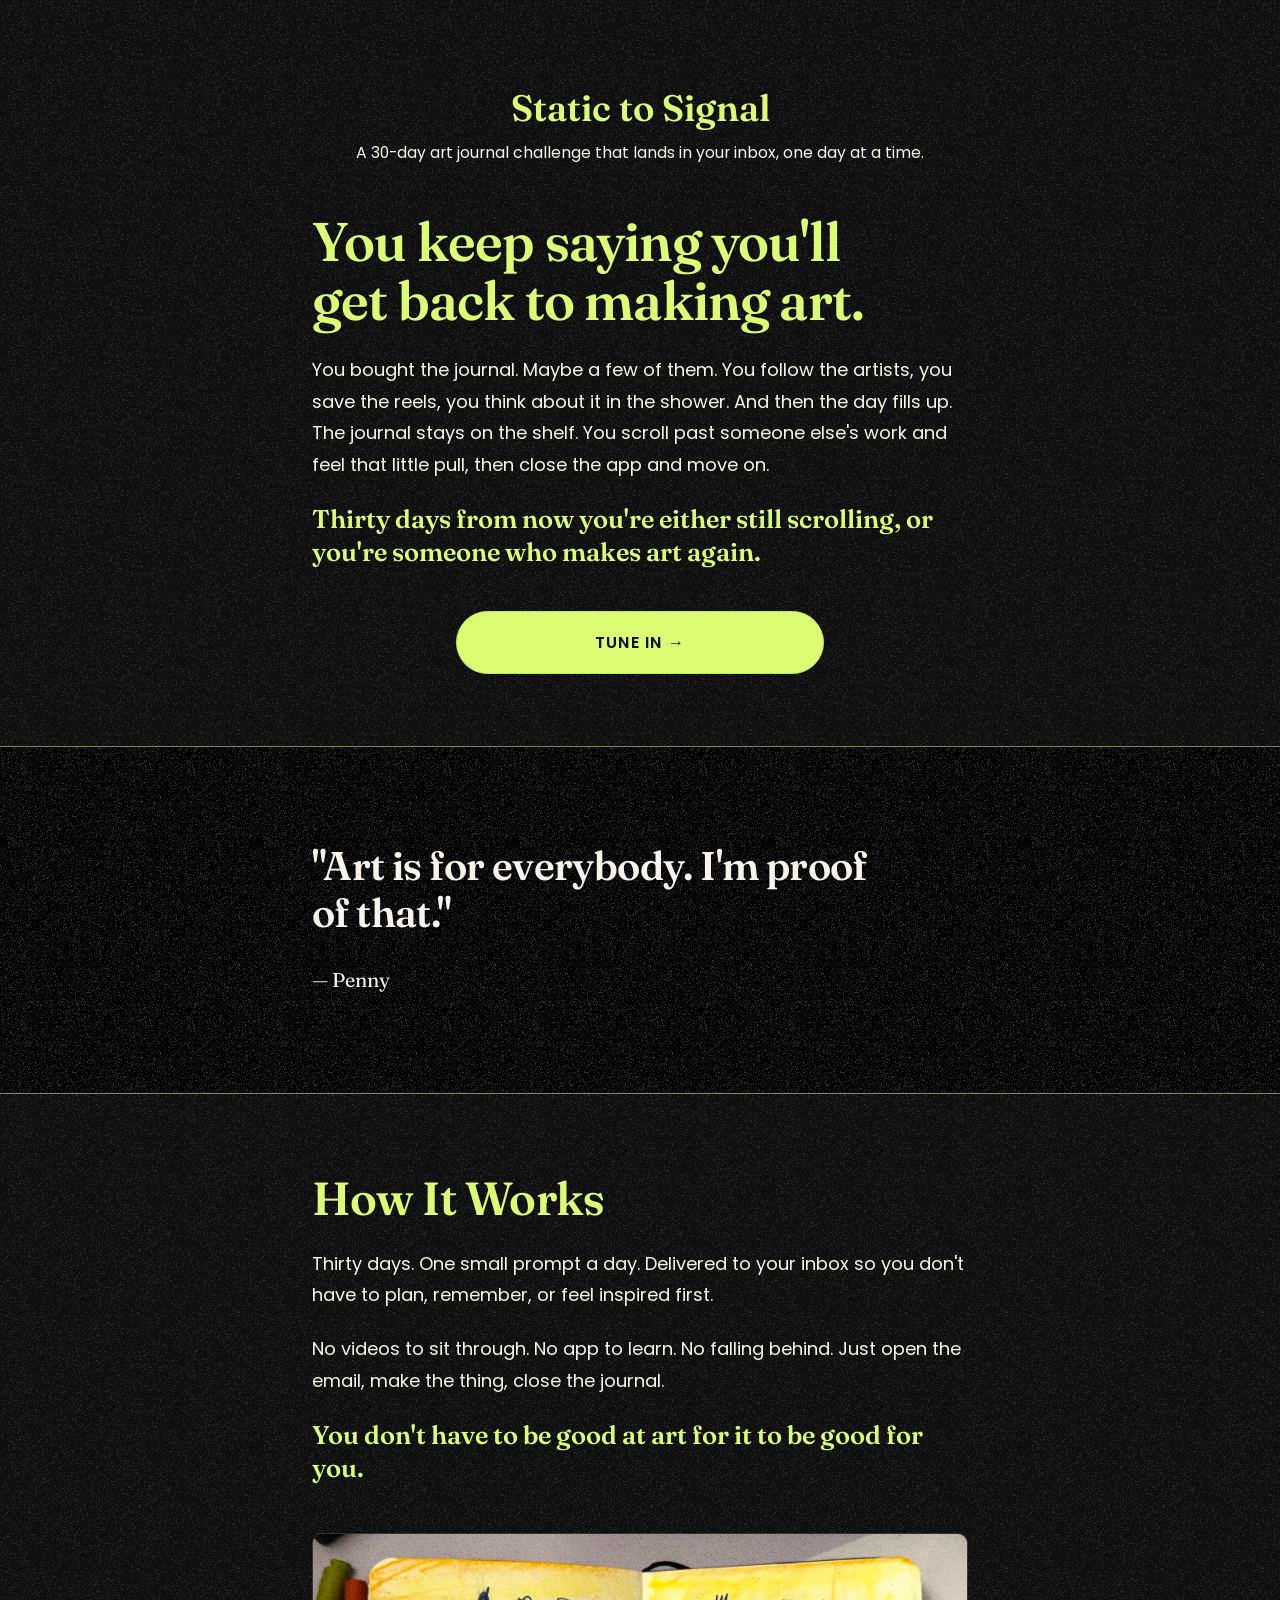
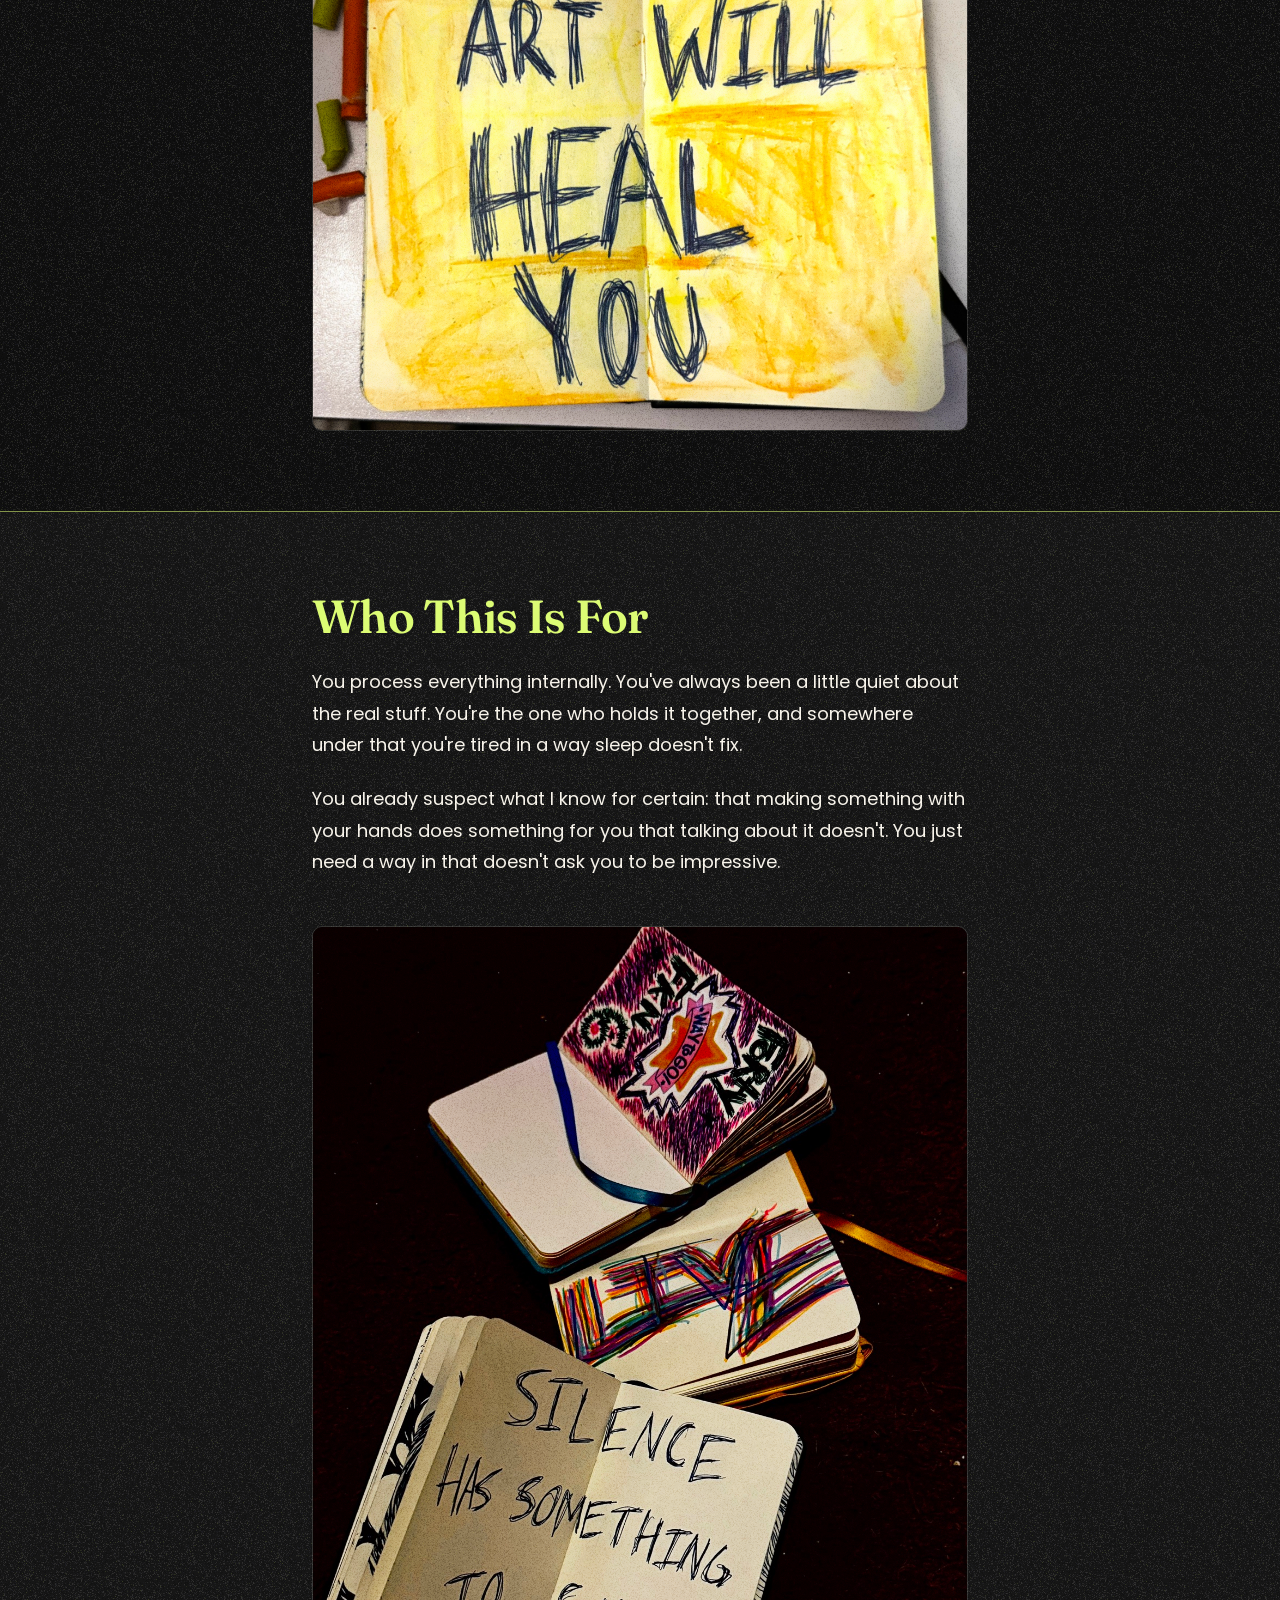
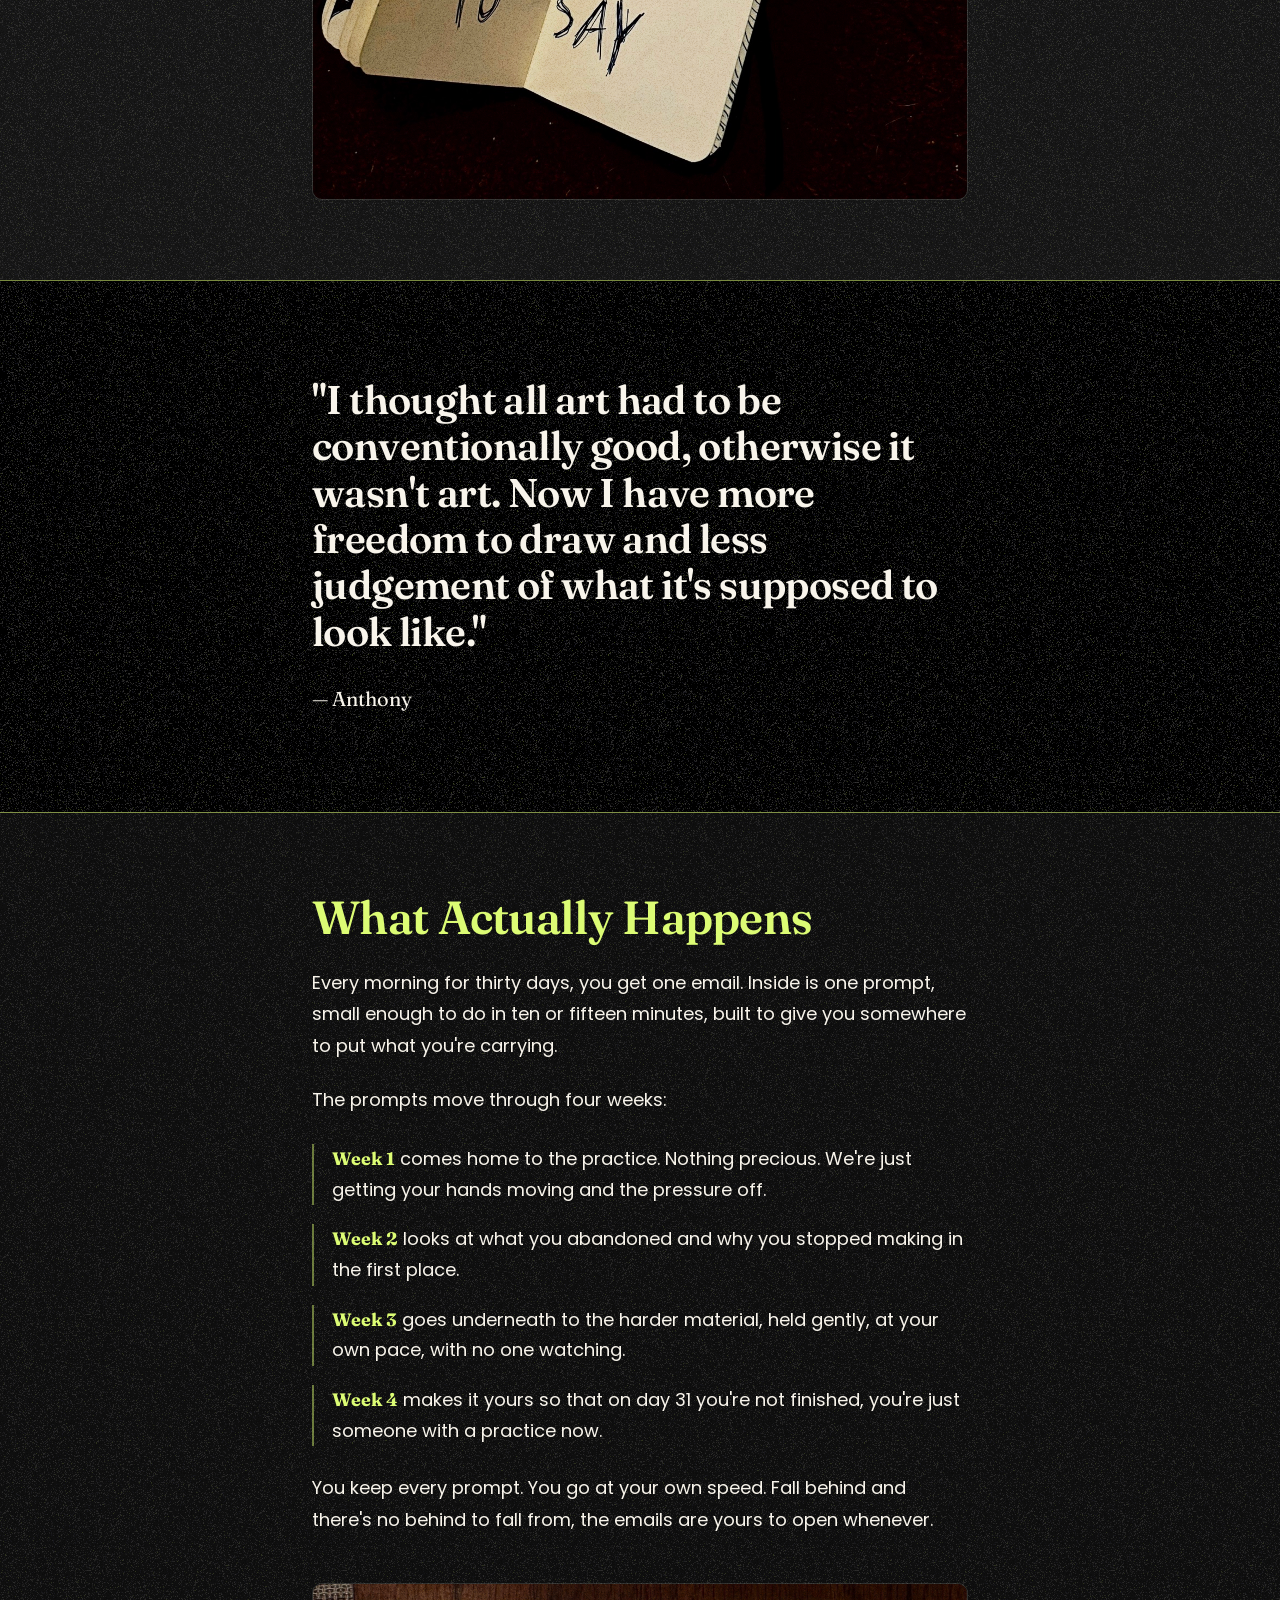
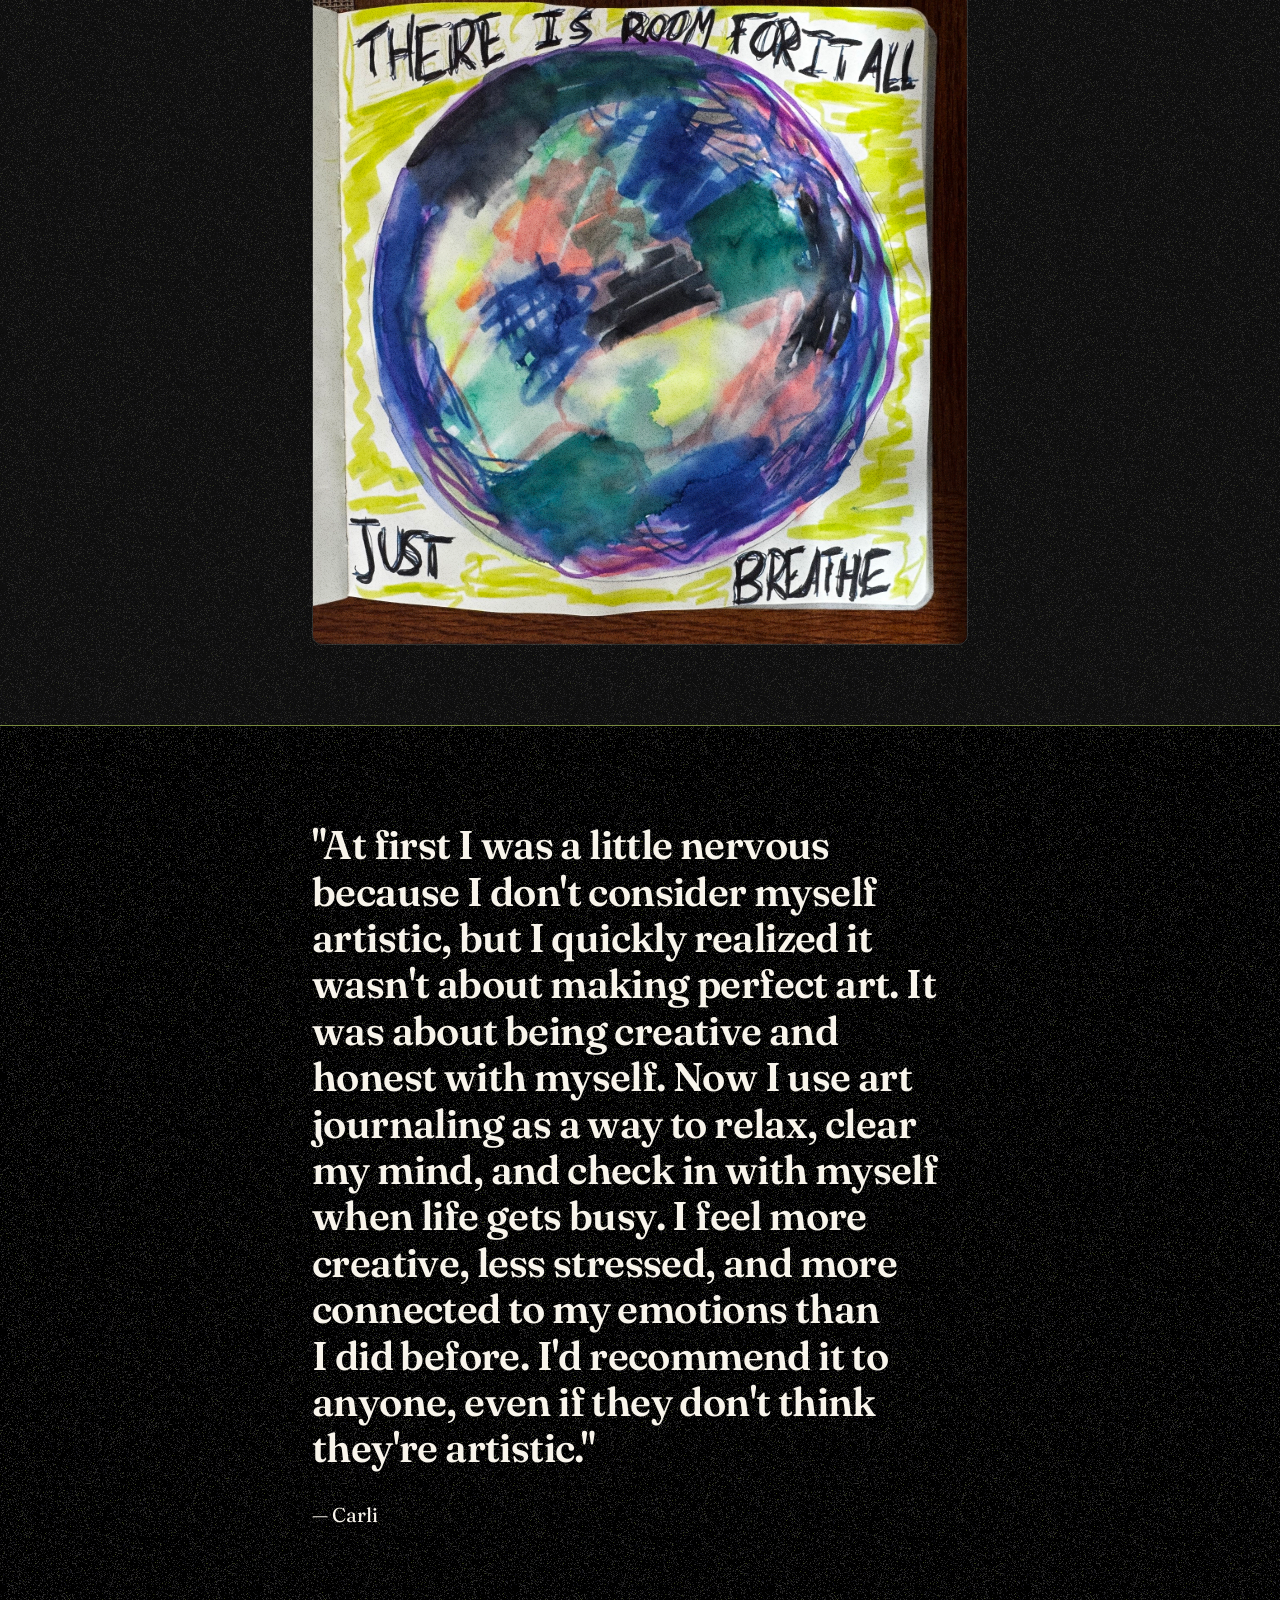
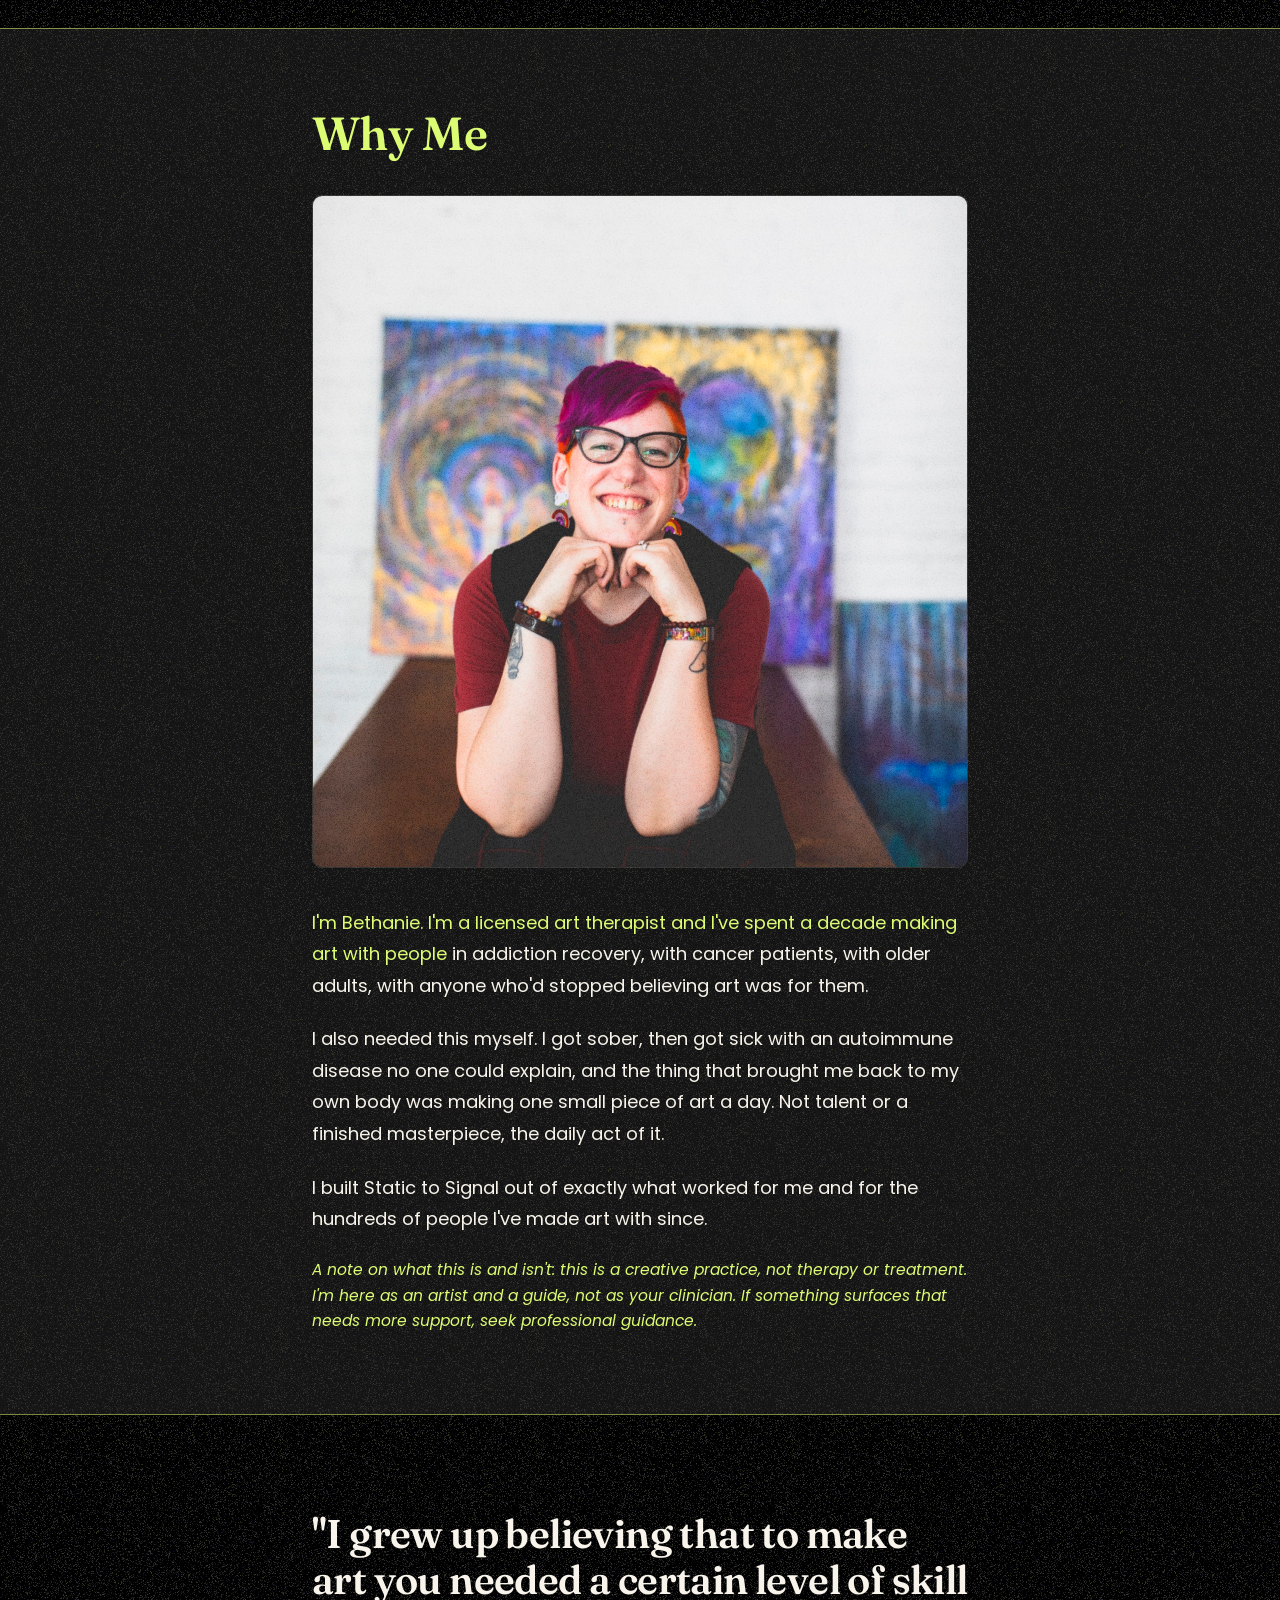
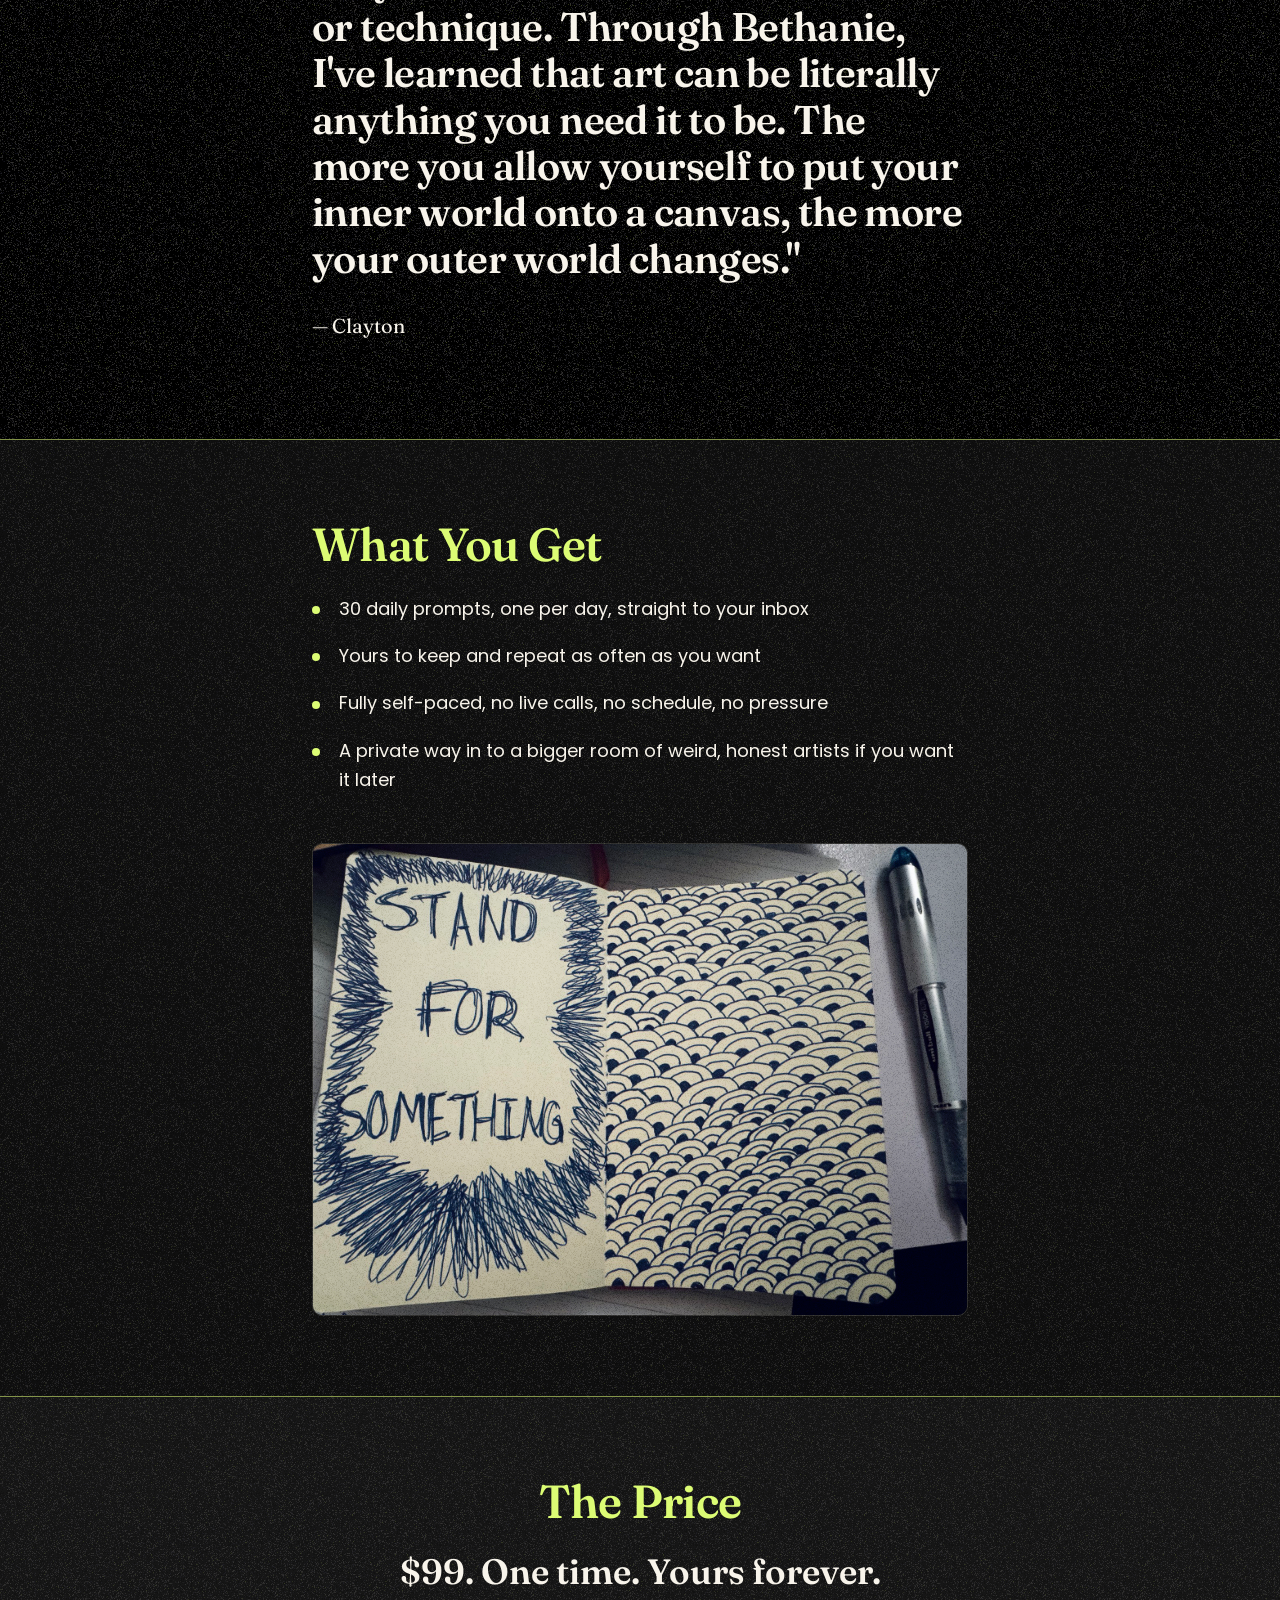
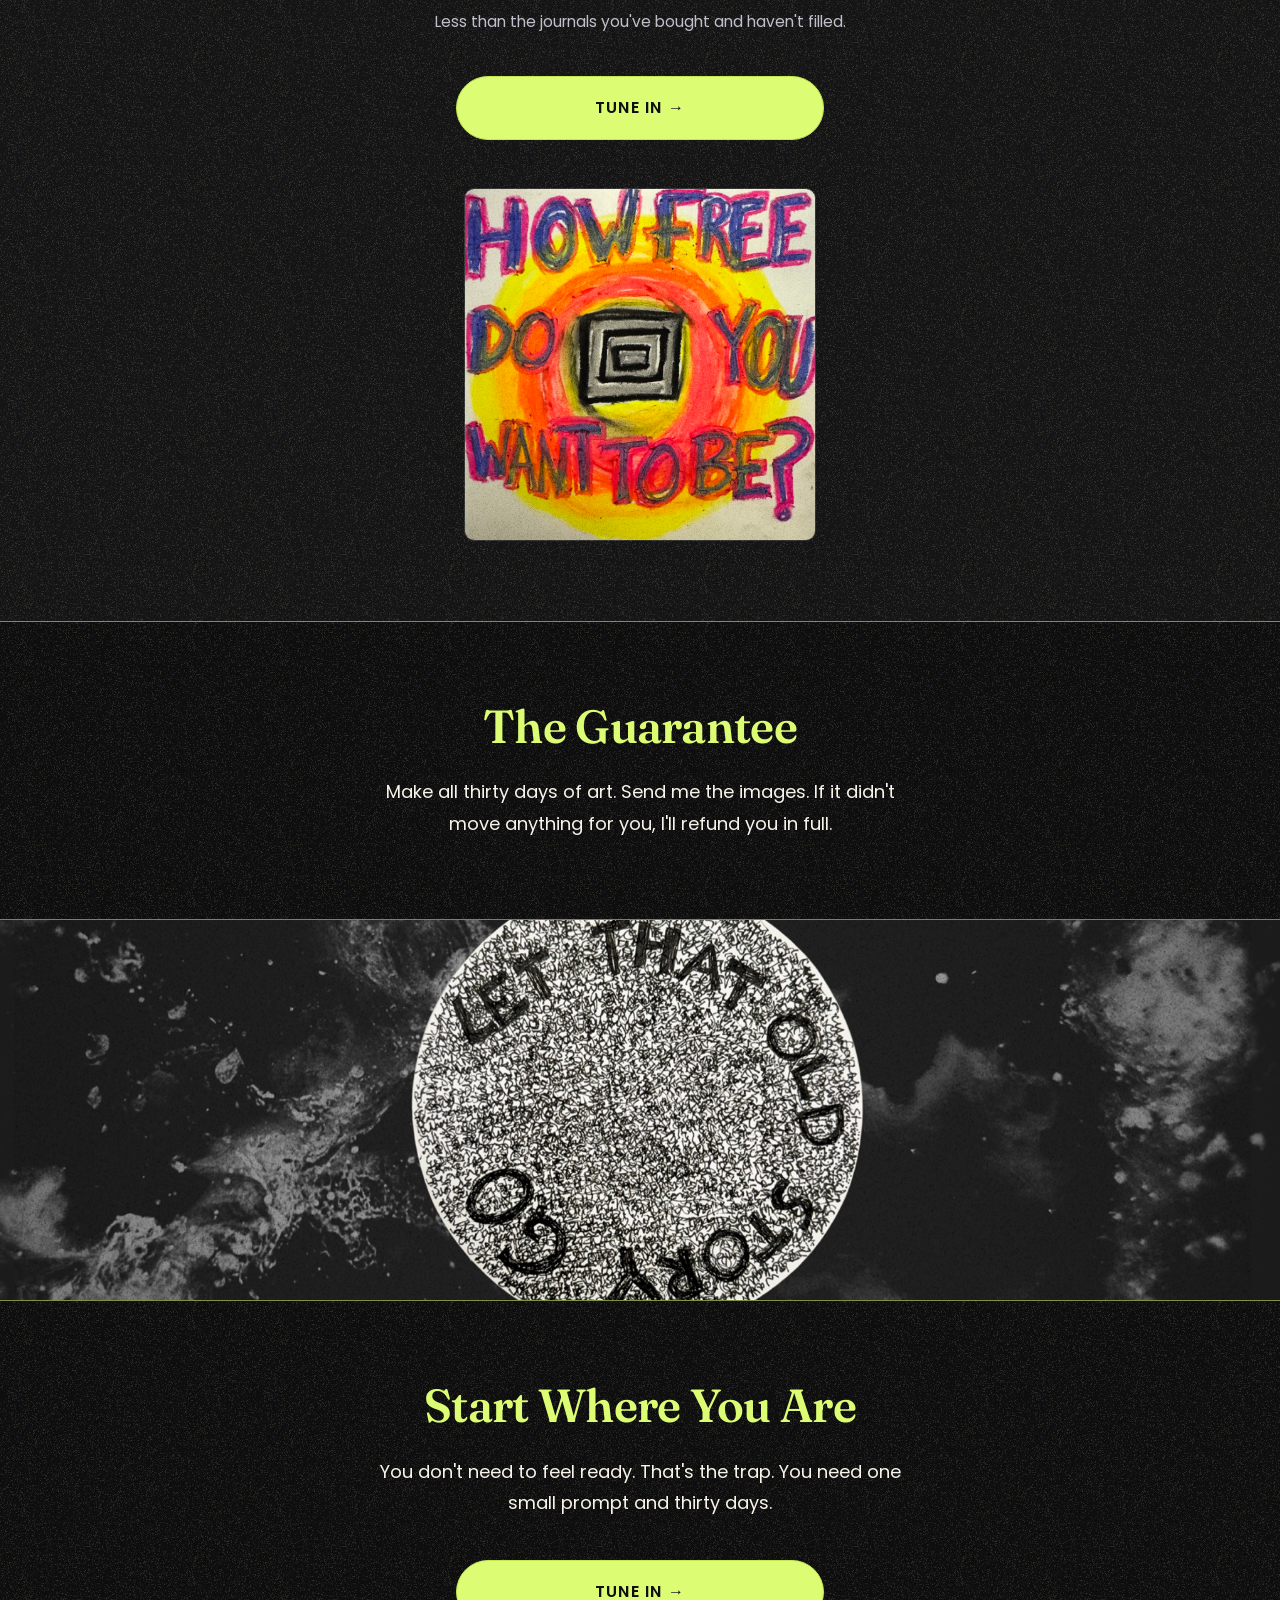
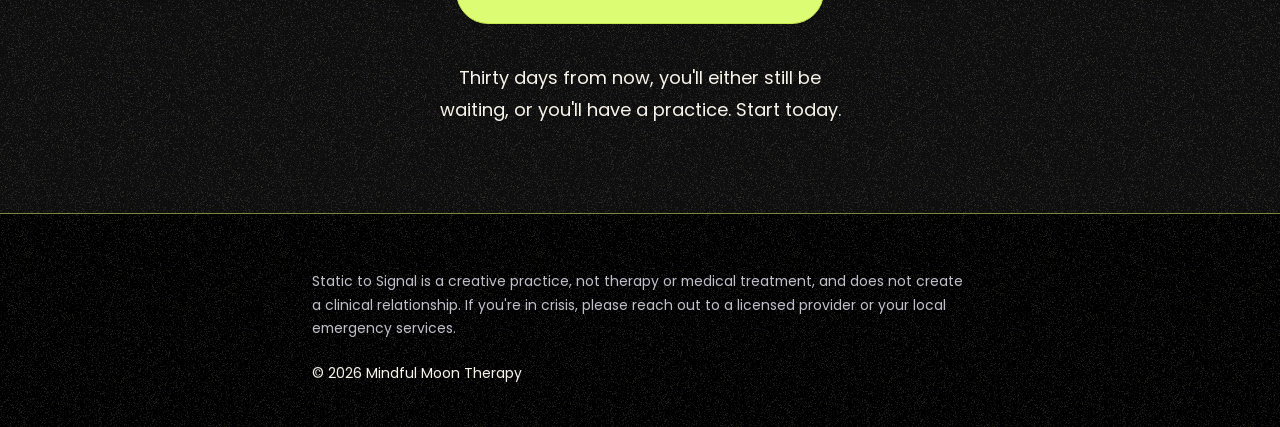
==== commit 6c93dad1: "Tighten the "How It Works" second line. "make the small thing" becomes "make the thing", and the par" ====
--- a/static-to-signal.html
+++ b/static-to-signal.html
@@ -57,7 +57,7 @@
         <h2>How It Works</h2>
         <div class="prose">
           <p>Thirty days. One small prompt a day. Delivered to your inbox so you don't have to plan, remember, or feel inspired first.</p>
-          <p>No videos to sit through. No app to learn. No falling behind. Just open the email, make the small thing, close the journal. That's the whole practice, and the practice is the point.</p>
+          <p>No videos to sit through. No app to learn. No falling behind. Just open the email, make the thing, close the journal.</p>
           <p class="emph">You don't have to be good at art for it to be good for you.</p>
         </div>
         <figure class="shot">
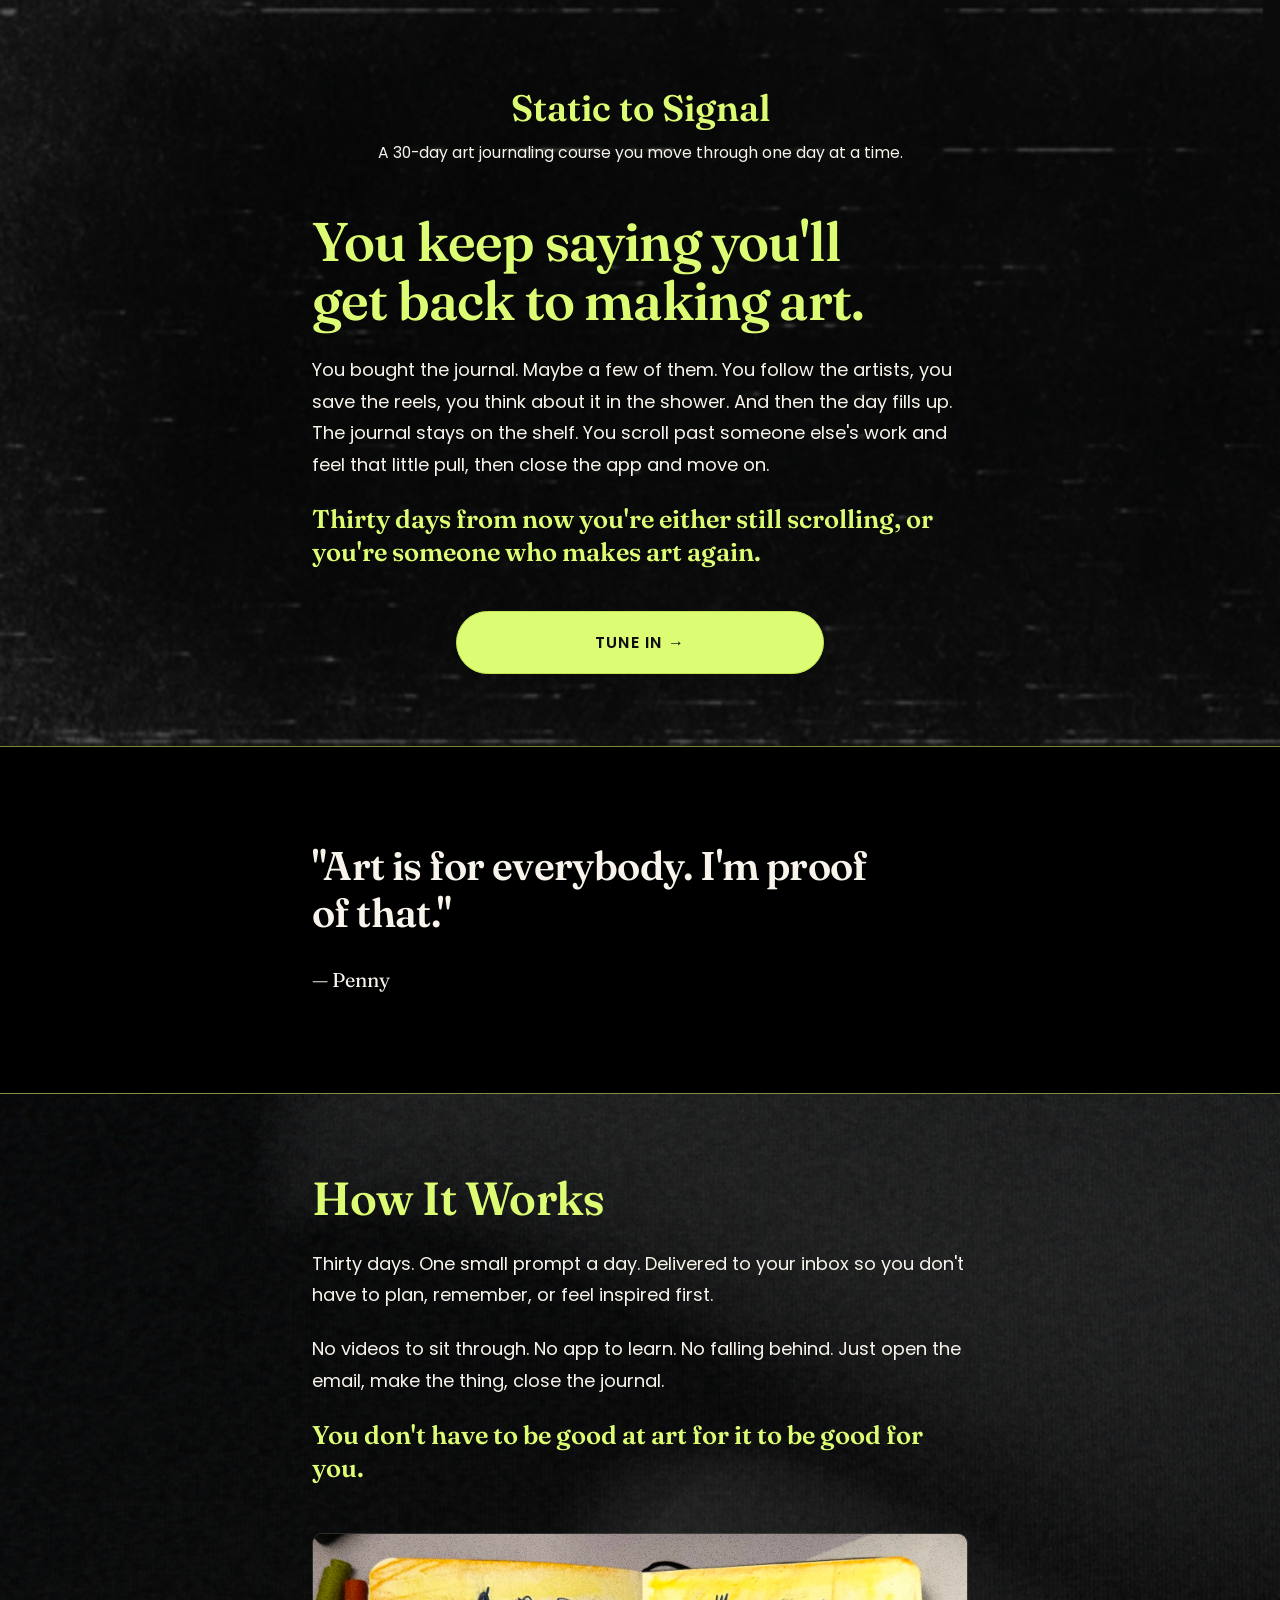
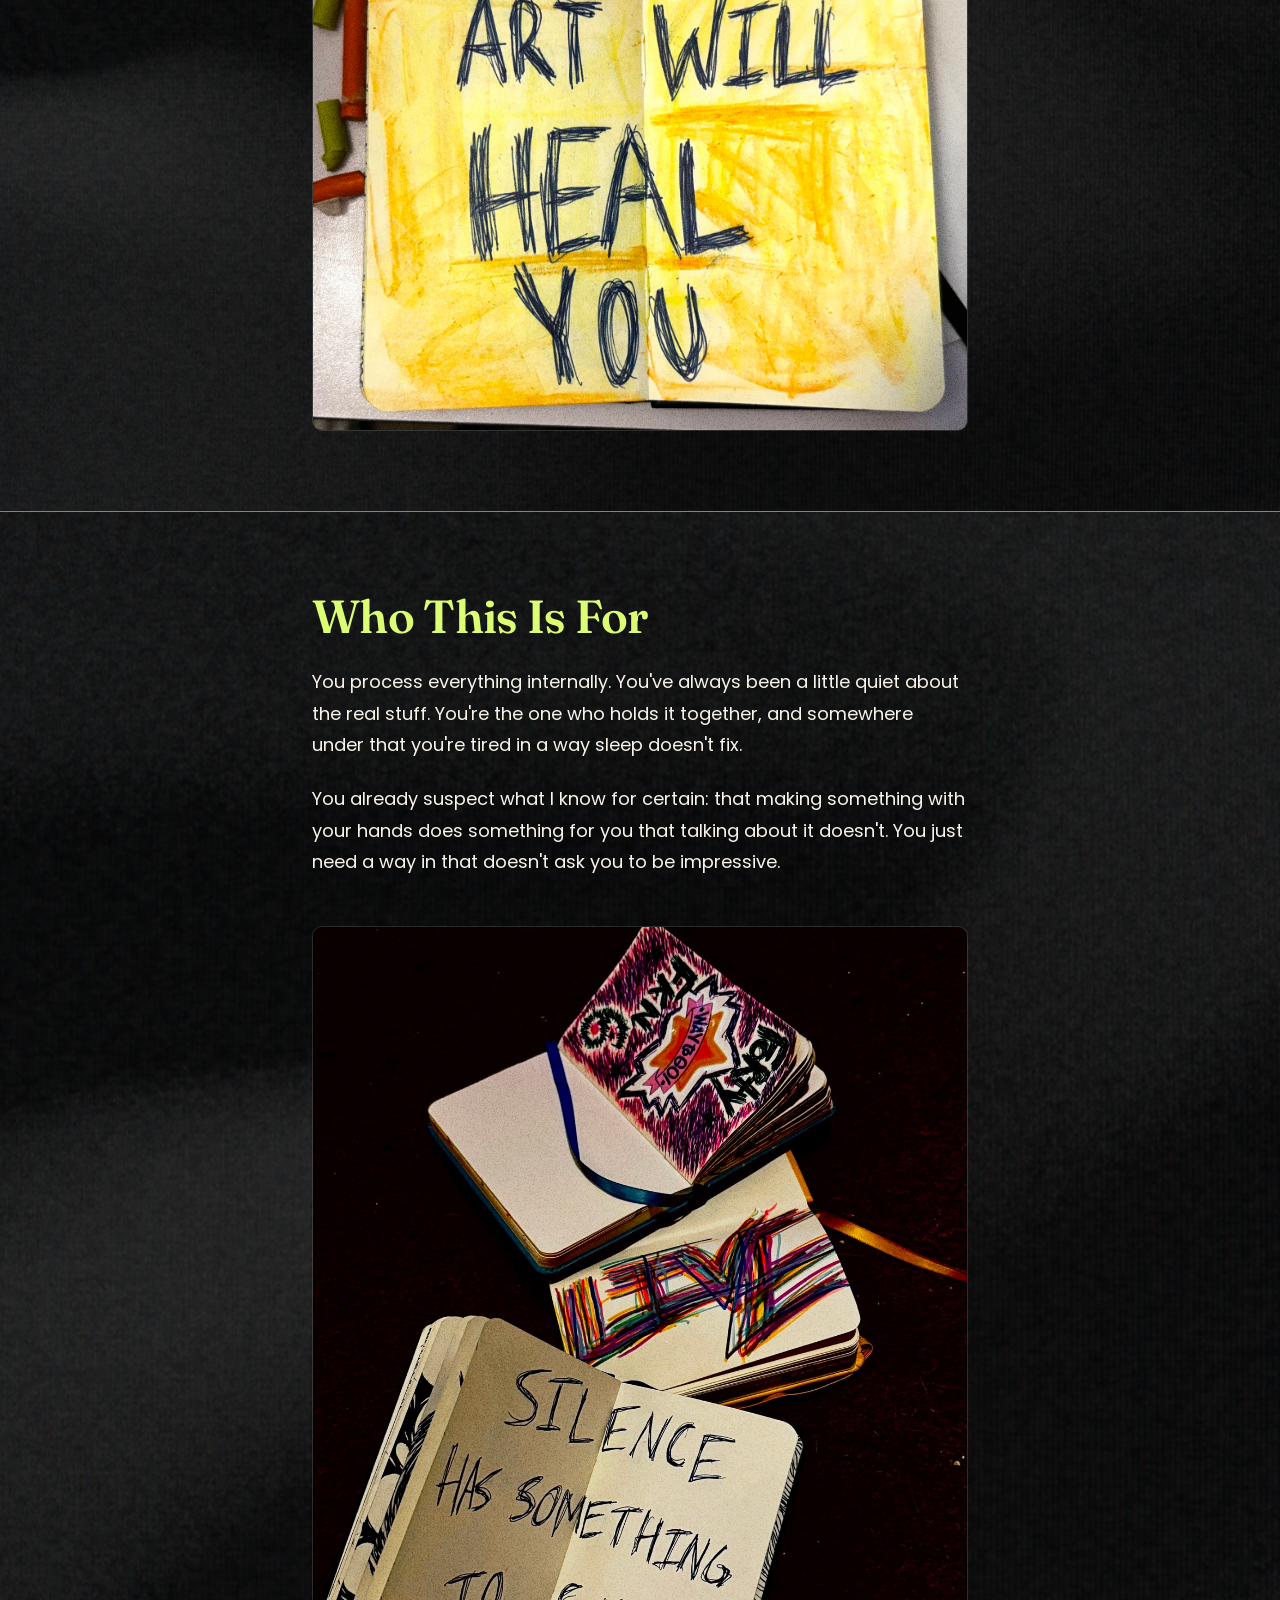
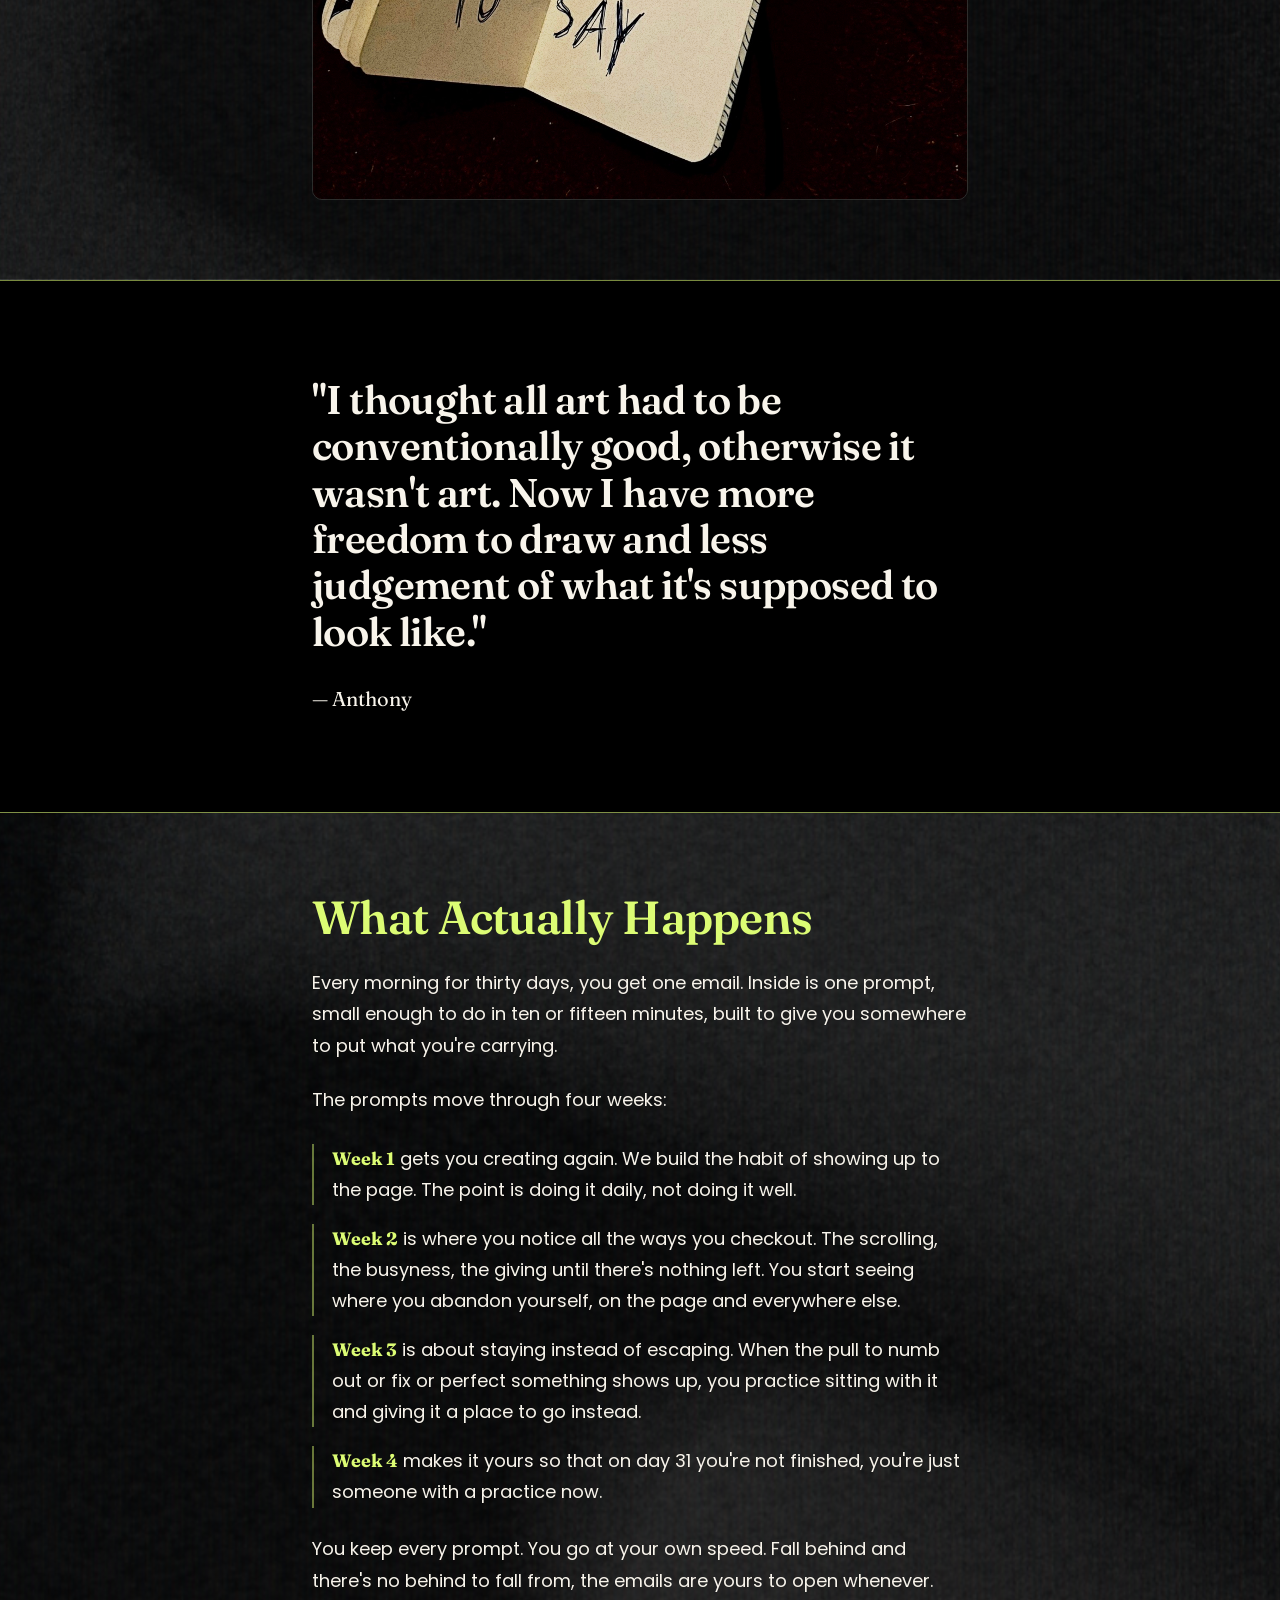
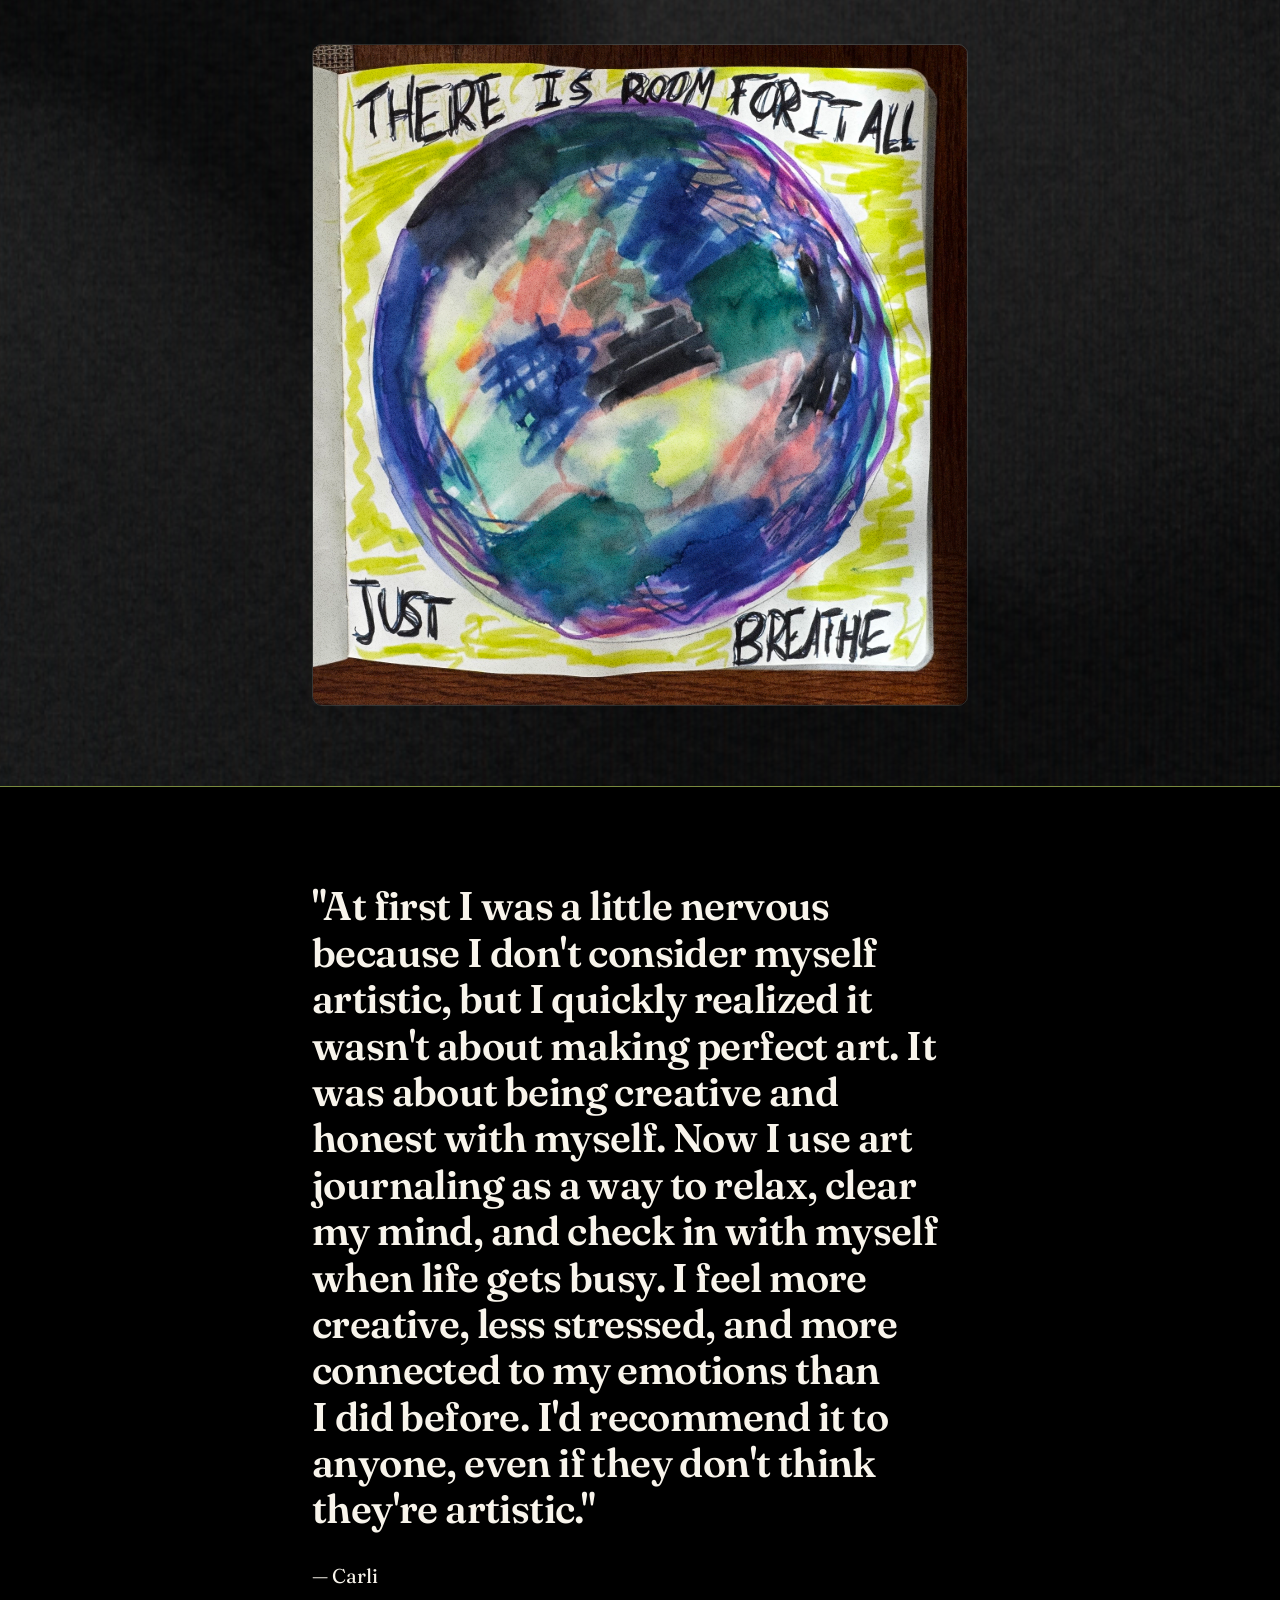
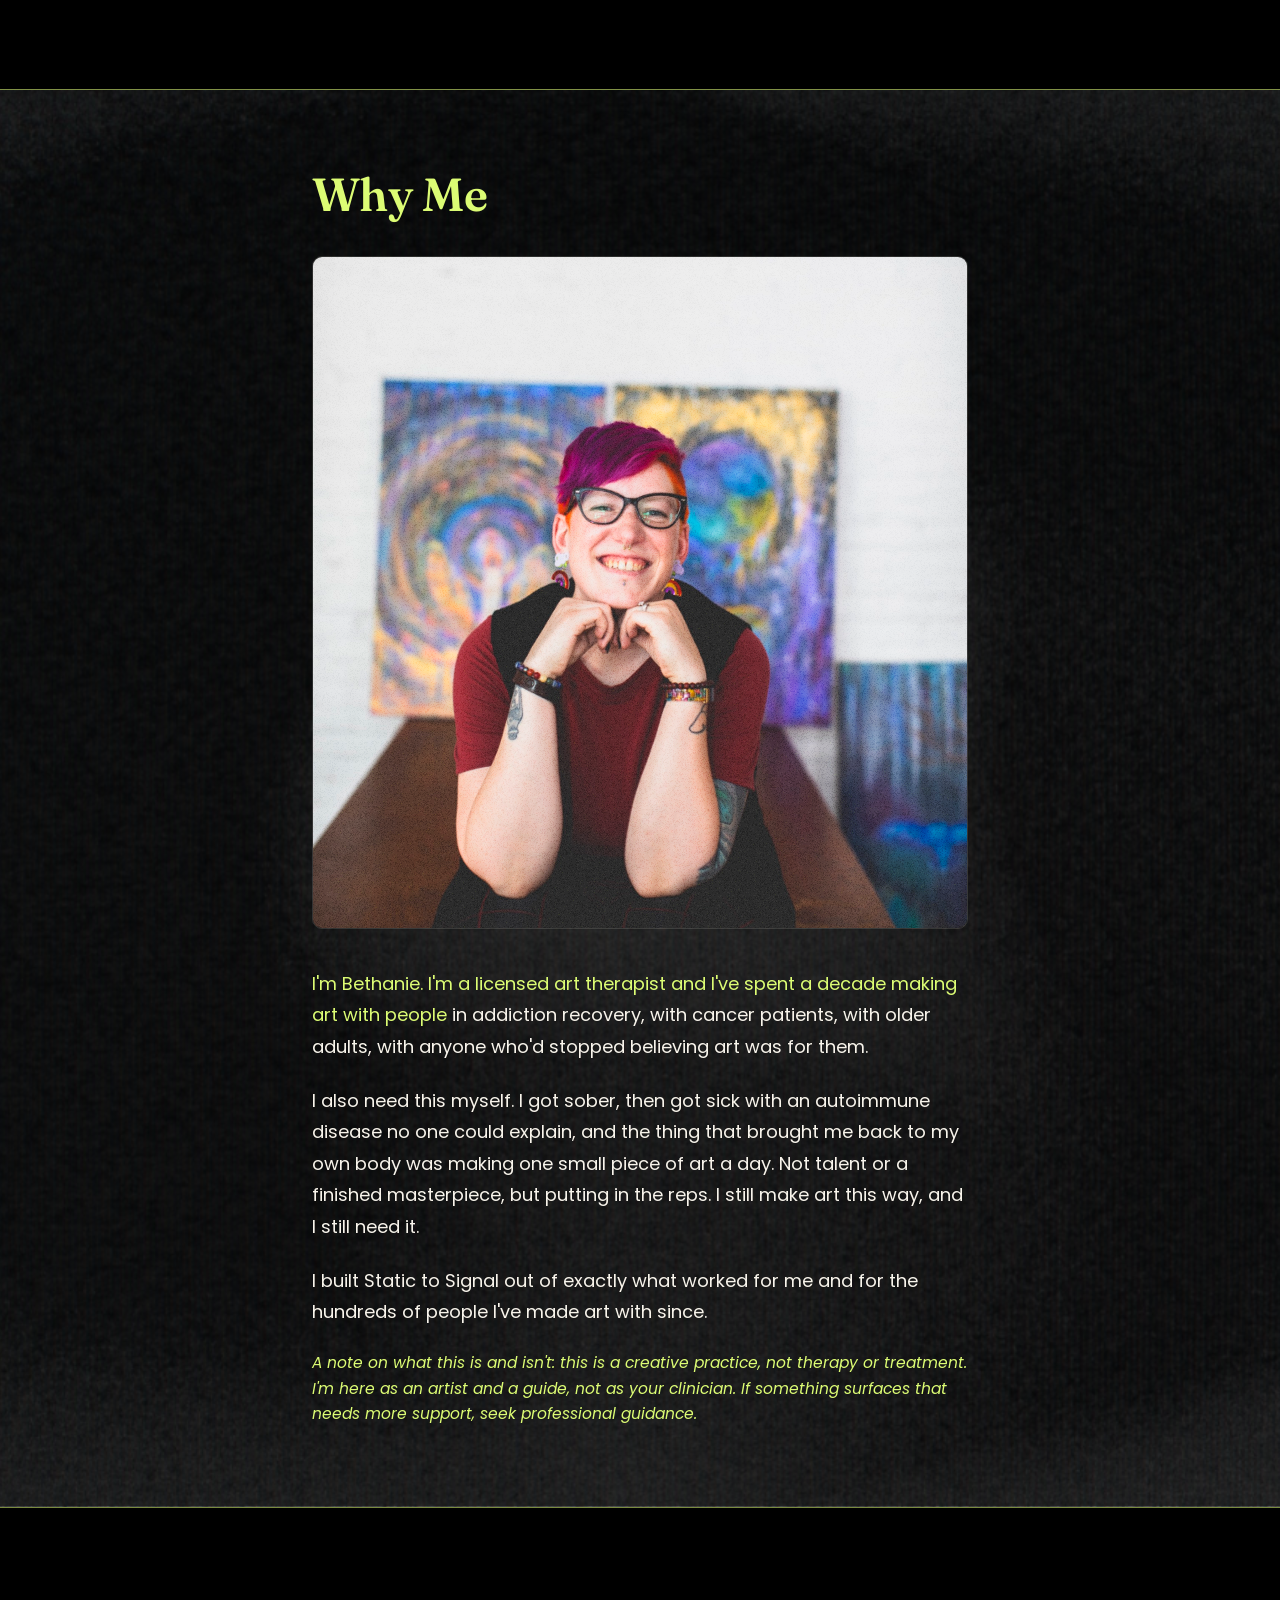
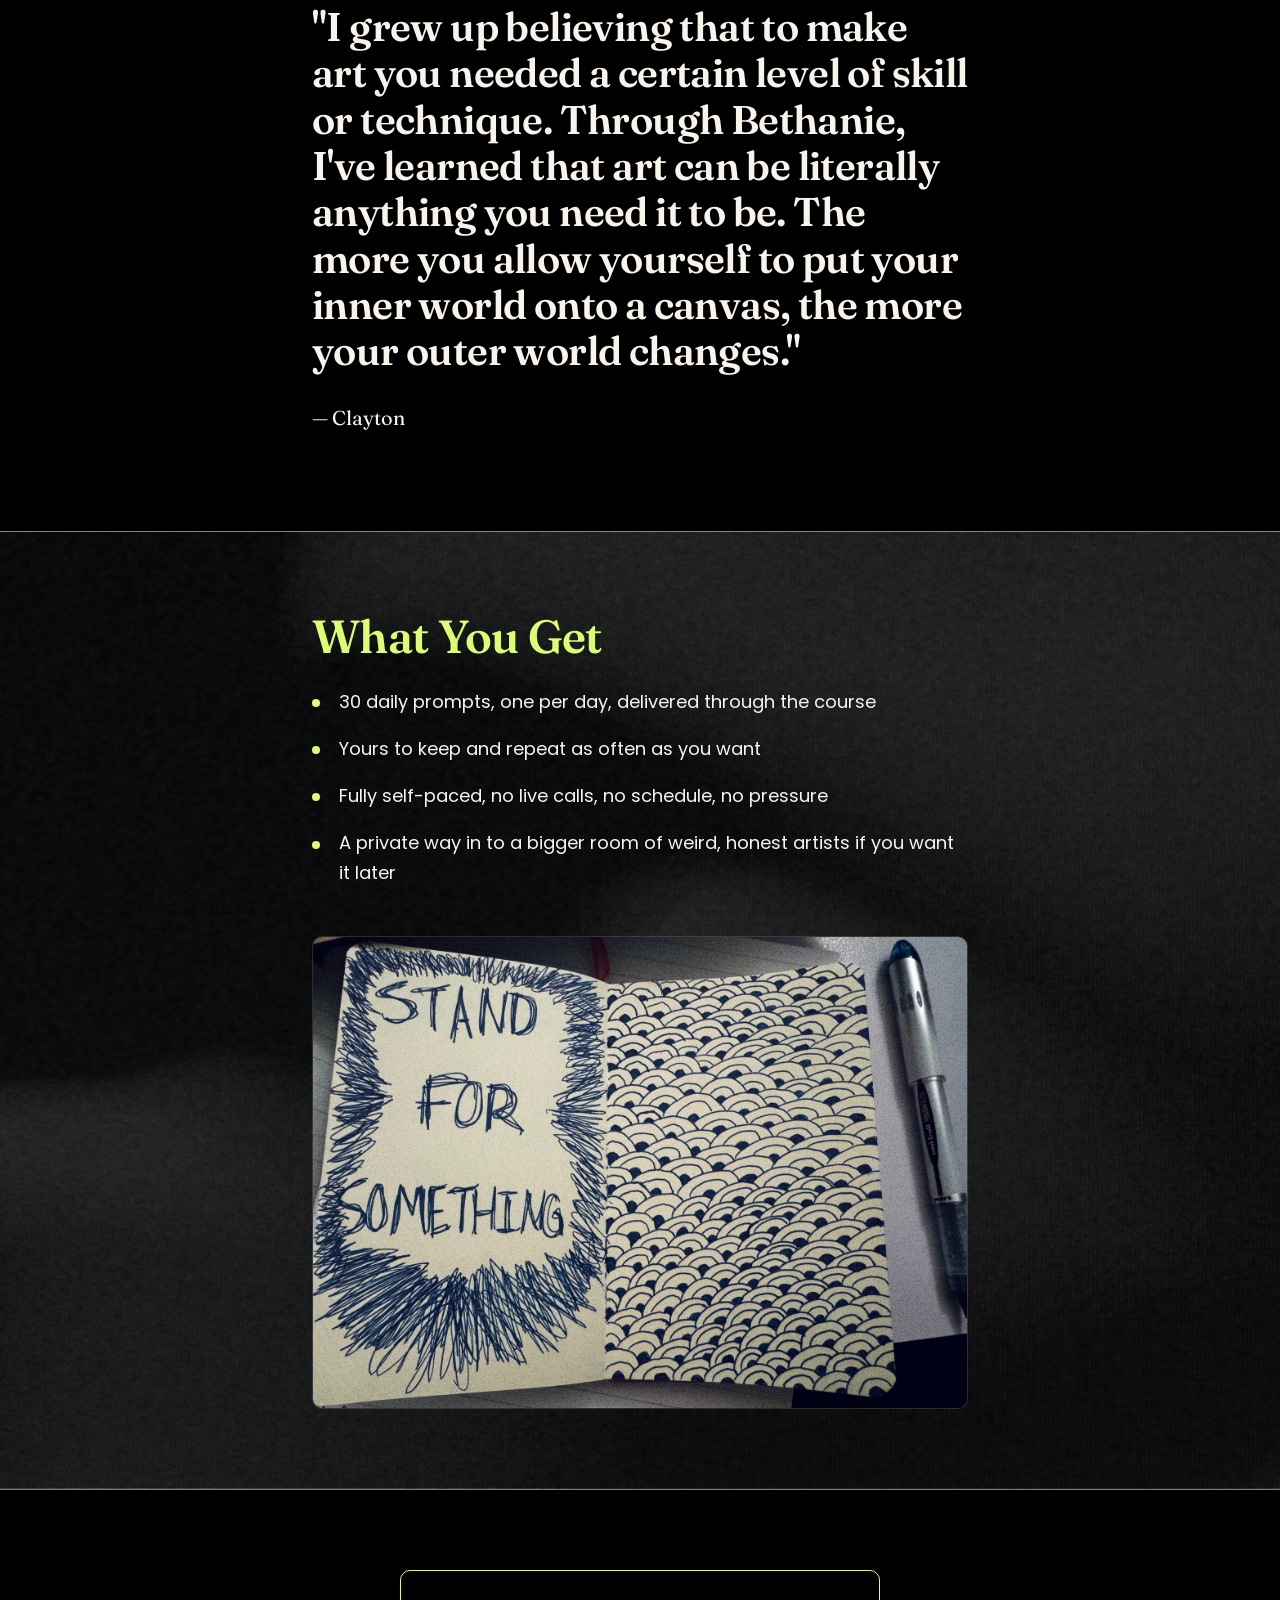
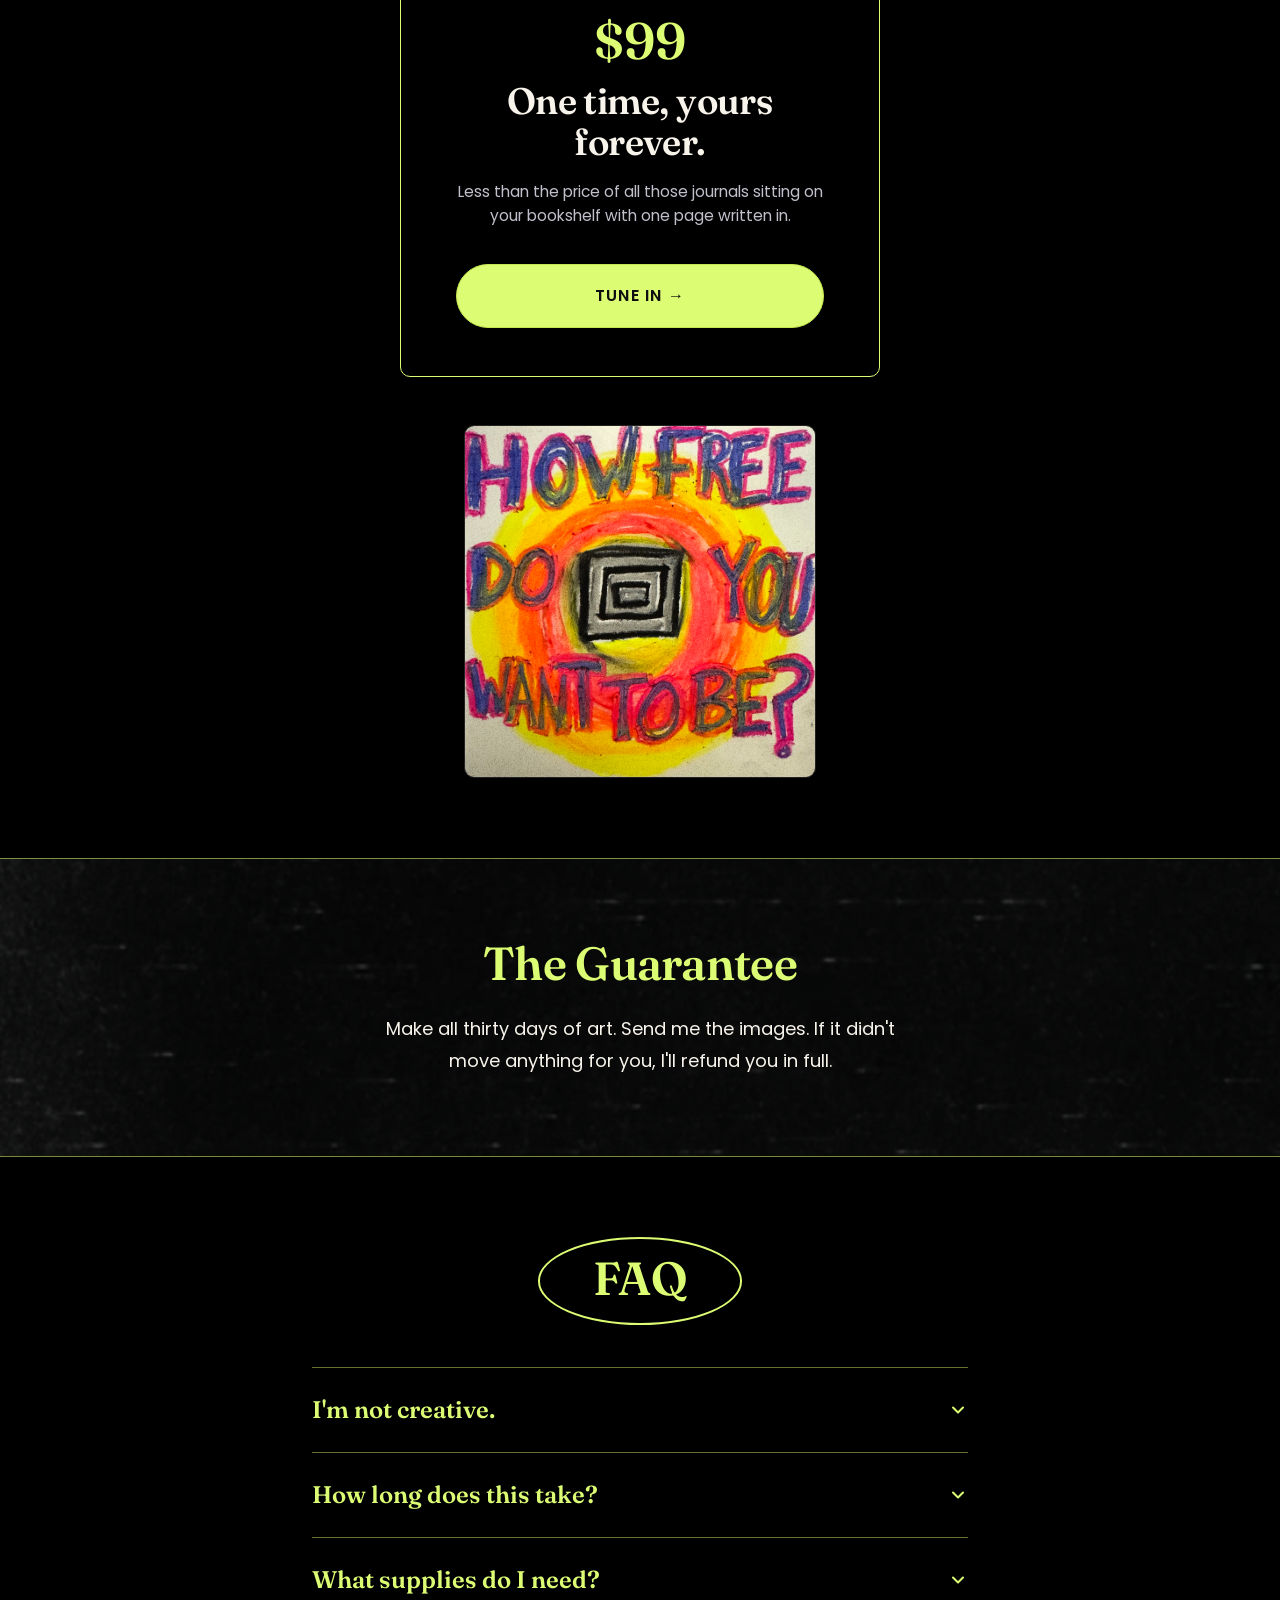
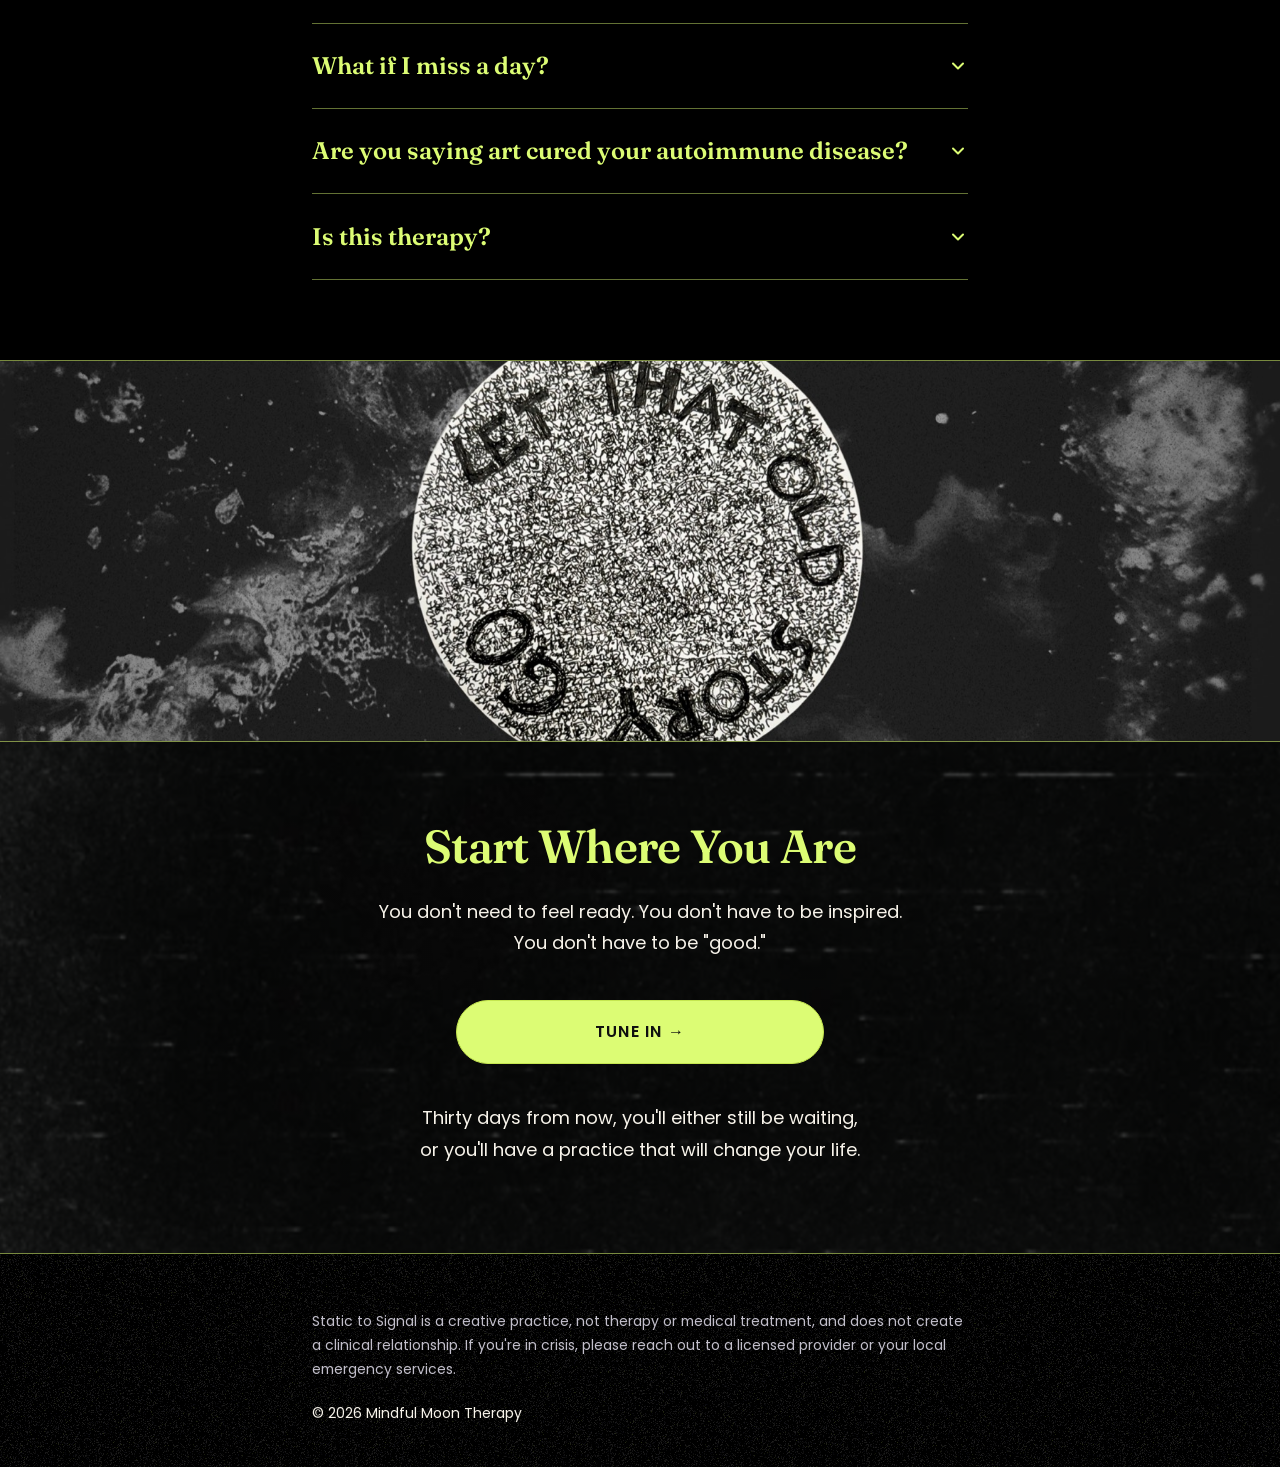
==== commit f3f26e61: "Add section backgrounds, FAQ accordion, price card, and copy revisions Static-to-Signal page: - Give" ====
--- a/static-to-signal.html
+++ b/static-to-signal.html
@@ -24,10 +24,10 @@
   <main>
 
     <!-- ==================== HERO ==================== -->
-    <section class="hero">
+    <section class="hero bg-1">
       <div class="wrap">
         <p class="eyebrow">Static to Signal</p>
-        <p class="hero__sub">A 30-day art journal challenge that lands in your inbox, one day at a time.</p>
+        <p class="hero__sub">A 30-day art journaling course you move through one day at a time.</p>
 
         <h1>You keep saying you'll get back to making art.</h1>
         <div class="prose">
@@ -52,7 +52,7 @@
     </section>
 
     <!-- ==================== How It Works ==================== -->
-    <section class="section">
+    <section class="section bg-2">
       <div class="wrap">
         <h2>How It Works</h2>
         <div class="prose">
@@ -68,7 +68,7 @@
     </section>
 
     <!-- ==================== Who This Is For ==================== -->
-    <section class="section section--lift">
+    <section class="section bg-3">
       <div class="wrap">
         <h2>Who This Is For</h2>
         <div class="prose">
@@ -93,7 +93,7 @@
     </section>
 
     <!-- ==================== What Actually Happens ==================== -->
-    <section class="section">
+    <section class="section bg-4">
       <div class="wrap">
         <h2>What Actually Happens</h2>
         <div class="prose">
@@ -102,9 +102,9 @@
         </div>
 
         <ol class="weeks">
-          <li><span class="weeks__n">Week 1</span> comes home to the practice. Nothing precious. We're just getting your hands moving and the pressure off.</li>
-          <li><span class="weeks__n">Week 2</span> looks at what you abandoned and why you stopped making in the first place.</li>
-          <li><span class="weeks__n">Week 3</span> goes underneath to the harder material, held gently, at your own pace, with no one watching.</li>
+          <li><span class="weeks__n">Week 1</span> gets you creating again. We build the habit of showing up to the page. The point is doing it daily, not doing it well.</li>
+          <li><span class="weeks__n">Week 2</span> is where you notice all the ways you checkout. The scrolling, the busyness, the giving until there's nothing left. You start seeing where you abandon yourself, on the page and everywhere else.</li>
+          <li><span class="weeks__n">Week 3</span> is about staying instead of escaping. When the pull to numb out or fix or perfect something shows up, you practice sitting with it and giving it a place to go instead.</li>
           <li><span class="weeks__n">Week 4</span> makes it yours so that on day 31 you're not finished, you're just someone with a practice now.</li>
         </ol>
 
@@ -130,7 +130,7 @@
     </section>
 
     <!-- ==================== Why Me ==================== -->
-    <section class="section section--lift">
+    <section class="section bg-5">
       <div class="wrap">
         <h2>Why Me</h2>
         <figure class="shot">
@@ -139,7 +139,7 @@
         </figure>
         <div class="prose">
           <p><span class="hl">I'm Bethanie. I'm a licensed art therapist and I've spent a decade making art with people</span> in addiction recovery, with cancer patients, with older adults, with anyone who'd stopped believing art was for them.</p>
-          <p>I also needed this myself. I got sober, then got sick with an autoimmune disease no one could explain, and the thing that brought me back to my own body was making one small piece of art a day. Not talent or a finished masterpiece, the daily act of it.</p>
+          <p>I also need this myself. I got sober, then got sick with an autoimmune disease no one could explain, and the thing that brought me back to my own body was making one small piece of art a day. Not talent or a finished masterpiece, but putting in the reps. I still make art this way, and I still need it.</p>
           <p>I built Static to Signal out of exactly what worked for me and for the hundreds of people I've made art with since.</p>
           <p class="note">A note on what this is and isn't: this is a creative practice, not therapy or treatment. I'm here as an artist and a guide, not as your clinician. If something surfaces that needs more support, seek professional guidance.</p>
         </div>
@@ -157,11 +157,11 @@
     </section>
 
     <!-- ==================== What You Get ==================== -->
-    <section class="section">
+    <section class="section bg-2">
       <div class="wrap">
         <h2>What You Get</h2>
         <ul class="getlist">
-          <li>30 daily prompts, one per day, straight to your inbox</li>
+          <li>30 daily prompts, one per day, delivered through the course</li>
           <li>Yours to keep and repeat as often as you want</li>
           <li>Fully self-paced, no live calls, no schedule, no pressure</li>
           <li>A private way in to a bigger room of weird, honest artists if you want it later</li>
@@ -174,14 +174,16 @@
     </section>
 
     <!-- ==================== The Price ==================== -->
-    <section class="section section--lift section--center">
-      <div class="wrap">
-        <h2>The Price</h2>
-        <p class="price">$99. One time. Yours forever.</p>
-        <p class="price__note">Less than the journals you've bought and haven't filled.</p>
-        <p class="cta">
-          <a class="btn" href="https://buy.stripe.com/bJebJ219R7H284H9UUgMw00">Tune In →</a>
-        </p>
+    <section class="section section--center section--black">
+      <div class="wrap">
+        <div class="pricecard">
+          <p class="pricecard__amount">$99</p>
+          <p class="pricecard__title">One time, yours forever.</p>
+          <p class="pricecard__note">Less than the price of all those journals sitting on your bookshelf with one page written in.</p>
+          <p class="cta">
+            <a class="btn" href="https://buy.stripe.com/bJebJ219R7H284H9UUgMw00">Tune In →</a>
+          </p>
+        </div>
         <figure class="shot shot--narrow">
           <img src="images/static-to-signal/how-free-do-you-want-to-be.jpg" width="1594" height="1600" loading="lazy" decoding="async"
                alt="A vivid oil pastel drawing of a glowing orange and yellow sun around a black concentric square, lettered How free do you want to be?" />
@@ -190,11 +192,56 @@
     </section>
 
     <!-- ==================== The Guarantee ==================== -->
-    <section class="section section--center">
+    <section class="section section--center bg-1">
       <div class="wrap">
         <h2>The Guarantee</h2>
         <div class="prose prose--center">
           <p>Make all thirty days of art. Send me the images. If it didn't move anything for you, I'll refund you in full.</p>
+        </div>
+      </div>
+    </section>
+
+    <!-- ==================== FAQ ==================== -->
+    <section class="section section--black faq">
+      <div class="wrap">
+        <h2 class="faq__title"><span>FAQ</span></h2>
+        <div class="faq__list">
+          <details class="faq__item">
+            <summary>I'm not creative.</summary>
+            <div class="faq__a">
+              <p>Everyone quoted on this page said that before they started.</p>
+            </div>
+          </details>
+          <details class="faq__item">
+            <summary>How long does this take?</summary>
+            <div class="faq__a">
+              <p>As long as you've got. Five minutes is fine. The recommended time to settle your nervous system is 20 minutes or more. But making art for five minutes is better than not creating at all.</p>
+            </div>
+          </details>
+          <details class="faq__item">
+            <summary>What supplies do I need?</summary>
+            <div class="faq__a">
+              <p>Whatever you have! Pen and paper. Markers. Crayons. Old magazines. Junk mail. The course includes a full supply guide, but you don't need fancy materials.</p>
+            </div>
+          </details>
+          <details class="faq__item">
+            <summary>What if I miss a day?</summary>
+            <div class="faq__a">
+              <p>You probably will! Everyone does. The practice isn't about perfection, it's about showing up when you can. This is a practice. Don't beat yourself up! Just jump back in!</p>
+            </div>
+          </details>
+          <details class="faq__item">
+            <summary>Are you saying art cured your autoimmune disease?</summary>
+            <div class="faq__a">
+              <p>No. I changed a lot at once. What I'll say is that stress makes autoimmune symptoms worse, and making art brought my stress down further than anything else I tried, and my disease is in remission. I'm telling you what happened to me, not what will happen to you.</p>
+            </div>
+          </details>
+          <details class="faq__item">
+            <summary>Is this therapy?</summary>
+            <div class="faq__a">
+              <p>No. This is an educational course teaching you art journaling techniques. It's not clinical treatment. If you're in crisis or need therapeutic support, please work with a licensed professional.</p>
+            </div>
+          </details>
         </div>
       </div>
     </section>
@@ -206,16 +253,16 @@
     </figure>
 
     <!-- ==================== Start Where You Are ==================== -->
-    <section class="section section--center closer">
+    <section class="section section--center closer bg-1">
       <div class="wrap">
         <h2>Start Where You Are</h2>
         <div class="prose prose--center">
-          <p>You don't need to feel ready. That's the trap. You need one small prompt and thirty days.</p>
+          <p>You don't need to feel ready. You don't have to be inspired. You don't have to be "good."</p>
         </div>
         <p class="cta">
           <a class="btn" href="https://buy.stripe.com/bJebJ219R7H284H9UUgMw00">Tune In →</a>
         </p>
-        <p class="closing">Thirty days from now, you'll either still be waiting, or you'll have a practice. Start today.</p>
+        <p class="closing">Thirty days from now, you'll either still be waiting, or you'll have a practice that will change your life.</p>
       </div>
     </section>
 
--- a/static-to-signal.css
+++ b/static-to-signal.css
@@ -95,10 +95,10 @@
 }
 
 /* Grain sits behind the copy at a flat opacity — no gradients, nothing for
-   a mobile browser to band. Lighter behind paragraphs, heavier on the
-   black break blocks where there is less text to protect. */
-.hero::before,
-.section::before,
+   a mobile browser to band. The footer keeps the baked grain tile. Content
+   sections that carry a photographic static background use the .bg-* classes
+   below instead; the testimonial breaks and the plain-black sections carry
+   no texture at all. */
 .site-footer::before {
   content: "";
   position: absolute;
@@ -111,6 +111,56 @@
 }
 
 /* =========================================================================
+   SECTION BACKGROUNDS
+
+   Five grainy static photographs, one per named section. Each sits on the
+   ::before layer behind the copy, under a flat black scrim so the lime and
+   cream text keeps its contrast over the lighter frames. The scrim is baked
+   into the same declaration as a solid-colour gradient, so there is still
+   nothing for a mobile browser to band. Image 1 is near-black already and
+   takes a lighter scrim so its static reads; 2–5 are mid-grey and take a
+   heavier one.
+   ========================================================================= */
+.bg-1::before,
+.bg-2::before,
+.bg-3::before,
+.bg-4::before,
+.bg-5::before {
+  content: "";
+  position: absolute;
+  inset: 0;
+  z-index: 0;
+  pointer-events: none;
+  background-repeat: no-repeat;
+  background-position: center;
+  background-size: cover;
+}
+.bg-1::before {
+  background-image: linear-gradient(rgba(0,0,0,0.62), rgba(0,0,0,0.62)),
+    url("images/static-to-signal/bg-static-1.jpg");
+}
+.bg-2::before {
+  background-image: linear-gradient(rgba(0,0,0,0.78), rgba(0,0,0,0.78)),
+    url("images/static-to-signal/bg-static-2.jpg");
+}
+.bg-3::before {
+  background-image: linear-gradient(rgba(0,0,0,0.78), rgba(0,0,0,0.78)),
+    url("images/static-to-signal/bg-static-3.jpg");
+}
+.bg-4::before {
+  background-image: linear-gradient(rgba(0,0,0,0.78), rgba(0,0,0,0.78)),
+    url("images/static-to-signal/bg-static-4.jpg");
+}
+.bg-5::before {
+  background-image: linear-gradient(rgba(0,0,0,0.76), rgba(0,0,0,0.76)),
+    url("images/static-to-signal/bg-static-5.jpg");
+}
+
+/* Plain, textureless black — the testimonial breaks and the price/FAQ
+   blocks. */
+.section--black { background: var(--black); }
+
+/* =========================================================================
    TYPE
    ========================================================================= */
 h1, h2 {
@@ -201,25 +251,15 @@
 /* =========================================================================
    PULL-QUOTE BREAKS
 
-   Full-bleed, pure black, and the only place the grain is allowed to be
-   loud. These carry the section rhythm in place of decorative banners.
+   Full-bleed and pure black — no texture. These carry the section rhythm in
+   place of decorative banners, and the testimonials read cleanest on flat
+   black.
    ========================================================================= */
 .break {
   background: var(--black);
   border-top: 1px solid rgba(220, 252, 116, 0.55);
   padding: clamp(3.5rem, 13vw, 6rem) 0;
 }
-.break::before {
-  content: "";
-  position: absolute;
-  inset: 0;
-  z-index: 0;
-  pointer-events: none;
-  background-image: var(--grain);
-  background-size: 256px 256px;
-  opacity: 0.85;
-  animation: grain-drift 8s steps(6, end) infinite;
-}
 .break blockquote p {
   font-family: var(--display);
   font-weight: 600;
@@ -236,13 +276,6 @@
   font-style: normal;
   font-size: clamp(1.05rem, 4vw, 1.25rem);
   color: var(--cream);
-}
-
-/* A slow crawl across the grain tile. Texture only — it never touches the
-   copy, which sits ten layers above it. */
-@keyframes grain-drift {
-  0%   { background-position: 0 0; }
-  100% { background-position: 256px 128px; }
 }
 
 /* =========================================================================
@@ -341,19 +374,111 @@
 }
 
 /* =========================================================================
-   PRICE
-   ========================================================================= */
-.price {
-  font-family: var(--display);
-  font-weight: 600;
-  font-size: clamp(1.7rem, 6.5vw, 2.2rem);
-  line-height: 1.2;
-  color: var(--cream);
-}
-.price__note {
+   PRICE CARD
+
+   A bordered lime box on flat black — no heading. The amount, the promise,
+   the fine print, and the button, boxed together.
+   ========================================================================= */
+.pricecard {
+  max-width: 30rem;
+  margin-inline: auto;
+  border: 1px solid var(--lime);
+  border-radius: var(--radius);
+  padding: clamp(2rem, 8vw, 2.8rem) clamp(1.5rem, 6vw, 2.5rem)
+           clamp(2.2rem, 8vw, 3rem);
+  text-align: center;
+}
+.pricecard__amount {
+  font-family: var(--display);
+  font-weight: 600;
+  font-size: clamp(2.4rem, 10vw, 3.2rem);
+  line-height: 1;
+  color: var(--lime);
+}
+.pricecard__title {
+  font-family: var(--display);
+  font-weight: 600;
+  font-size: clamp(1.7rem, 6.5vw, 2.3rem);
+  line-height: 1.1;
+  letter-spacing: -0.015em;
+  color: var(--cream);
   margin-top: 0.9rem;
+}
+.pricecard__note {
+  margin: 1.1rem auto 0;
+  max-width: 24rem;
   color: var(--muted);
   font-size: 0.97rem;
+  line-height: 1.6;
+}
+.pricecard .cta { margin-top: clamp(1.6rem, 6vw, 2.2rem); }
+
+/* =========================================================================
+   FAQ
+
+   Native <details> accordion — accessible, keyboard-operable, no JS. A
+   hand-drawn-feeling lime oval frames the heading. Each row is a lime
+   hairline, a serif question, and a chevron that flips open.
+   ========================================================================= */
+.faq__title {
+  text-align: center;
+  margin-bottom: clamp(1.8rem, 7vw, 2.6rem);
+}
+.faq__title span {
+  display: inline-block;
+  padding: 0.35em 1.15em 0.45em;
+  border: 2px solid var(--lime);
+  border-radius: 50%;
+  line-height: 1;
+}
+
+.faq__list { display: block; }
+
+.faq__item {
+  border-top: 1px solid rgba(220, 252, 116, 0.45);
+}
+.faq__item:last-child {
+  border-bottom: 1px solid rgba(220, 252, 116, 0.45);
+}
+
+.faq__item summary {
+  list-style: none;
+  cursor: pointer;
+  display: flex;
+  align-items: center;
+  justify-content: space-between;
+  gap: 1rem;
+  padding: clamp(1.3rem, 5vw, 1.7rem) 0;
+  font-family: var(--display);
+  font-weight: 600;
+  font-size: clamp(1.2rem, 4.6vw, 1.5rem);
+  line-height: 1.25;
+  color: var(--lime);
+}
+.faq__item summary::-webkit-details-marker { display: none; }
+
+/* Chevron drawn as a lime SVG so it matches the type colour exactly, then
+   flipped when the row opens. */
+.faq__item summary::after {
+  content: "";
+  flex: 0 0 auto;
+  width: 1.25rem;
+  height: 1.25rem;
+  background: url('data:image/svg+xml;utf8,<svg xmlns="http://www.w3.org/2000/svg" viewBox="0 0 24 24" fill="none" stroke="%23DCFC74" stroke-width="2.4" stroke-linecap="round" stroke-linejoin="round"><path d="M6 9l6 6 6-6"/></svg>') center / contain no-repeat;
+  transition: transform 0.25s ease;
+}
+.faq__item[open] summary::after { transform: rotate(180deg); }
+
+.faq__a {
+  padding: 0 0 clamp(1.4rem, 5vw, 1.8rem);
+  color: var(--cream);
+  line-height: 1.7;
+  max-width: 44rem;
+}
+.faq__item summary:focus-visible {
+  outline: 3px solid var(--lime);
+  outline-offset: 3px;
+  border-radius: 4px;
 }
 
 /* =========================================================================
